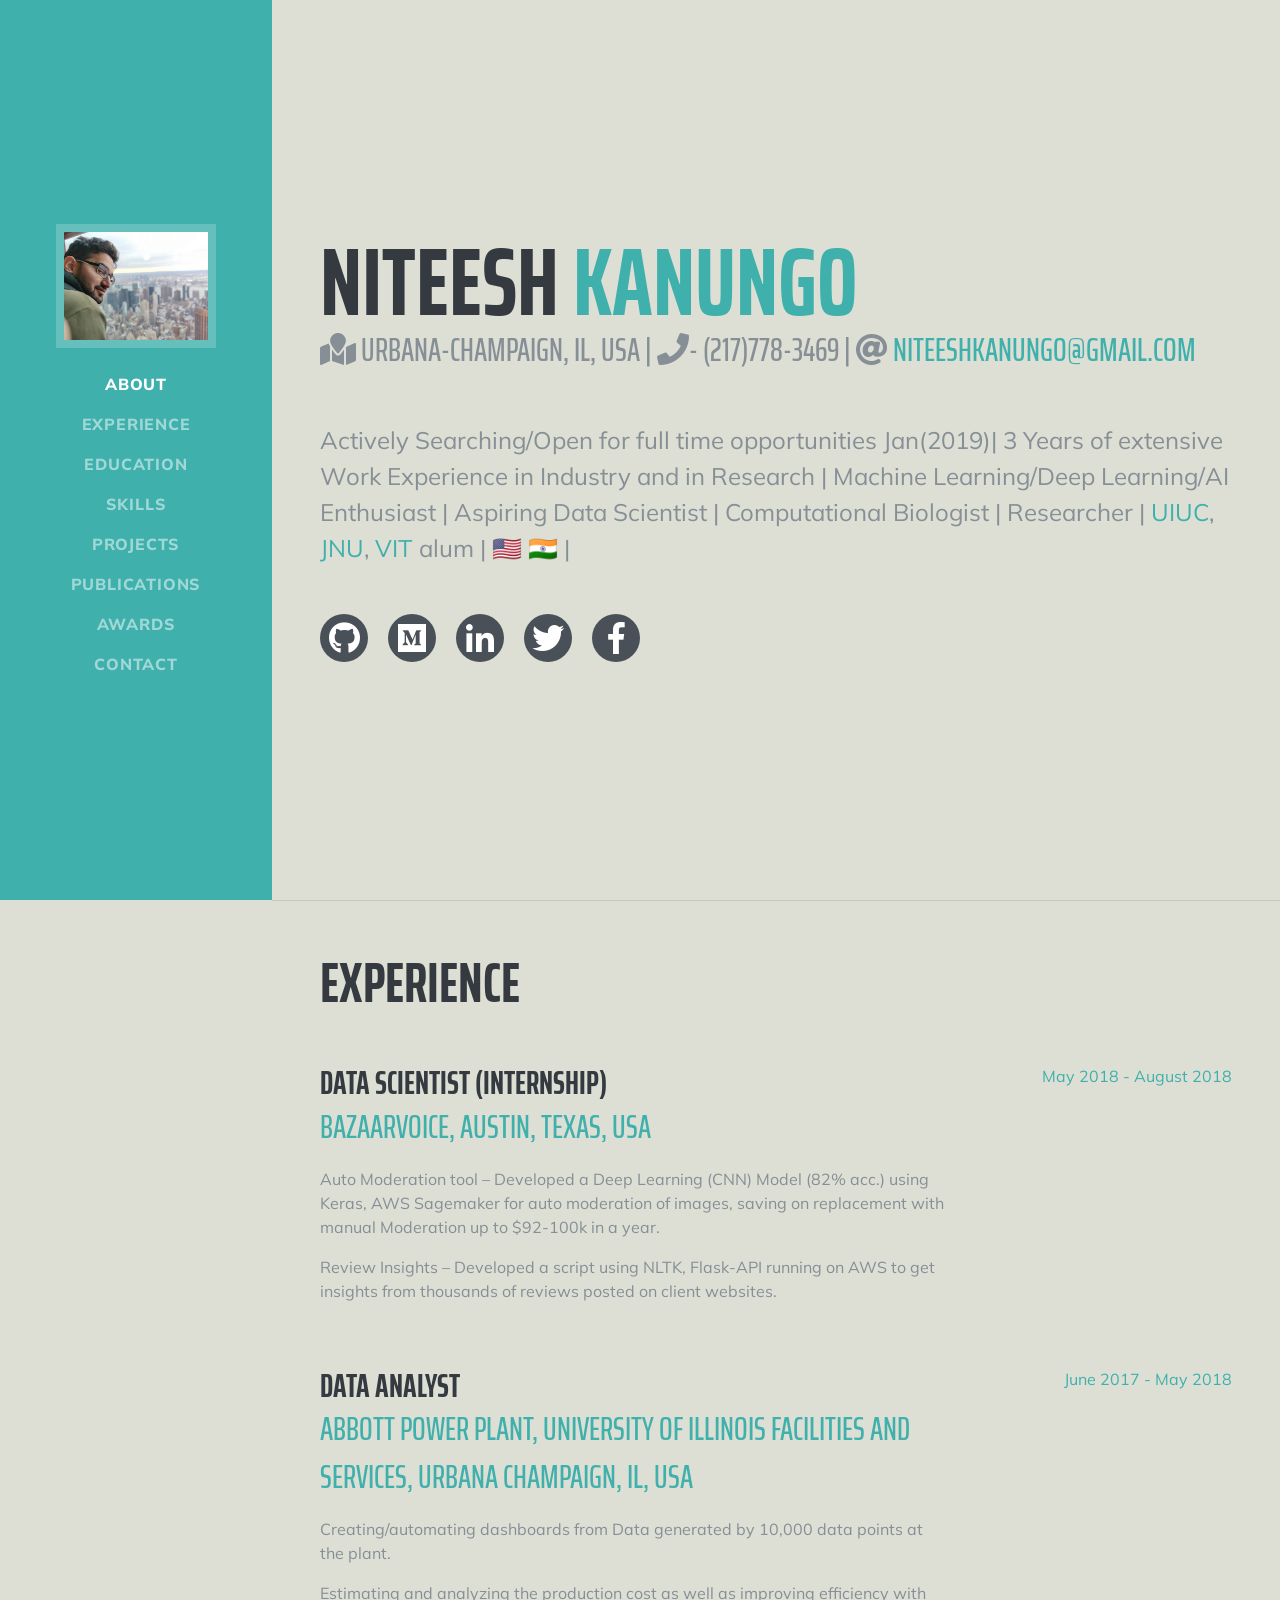
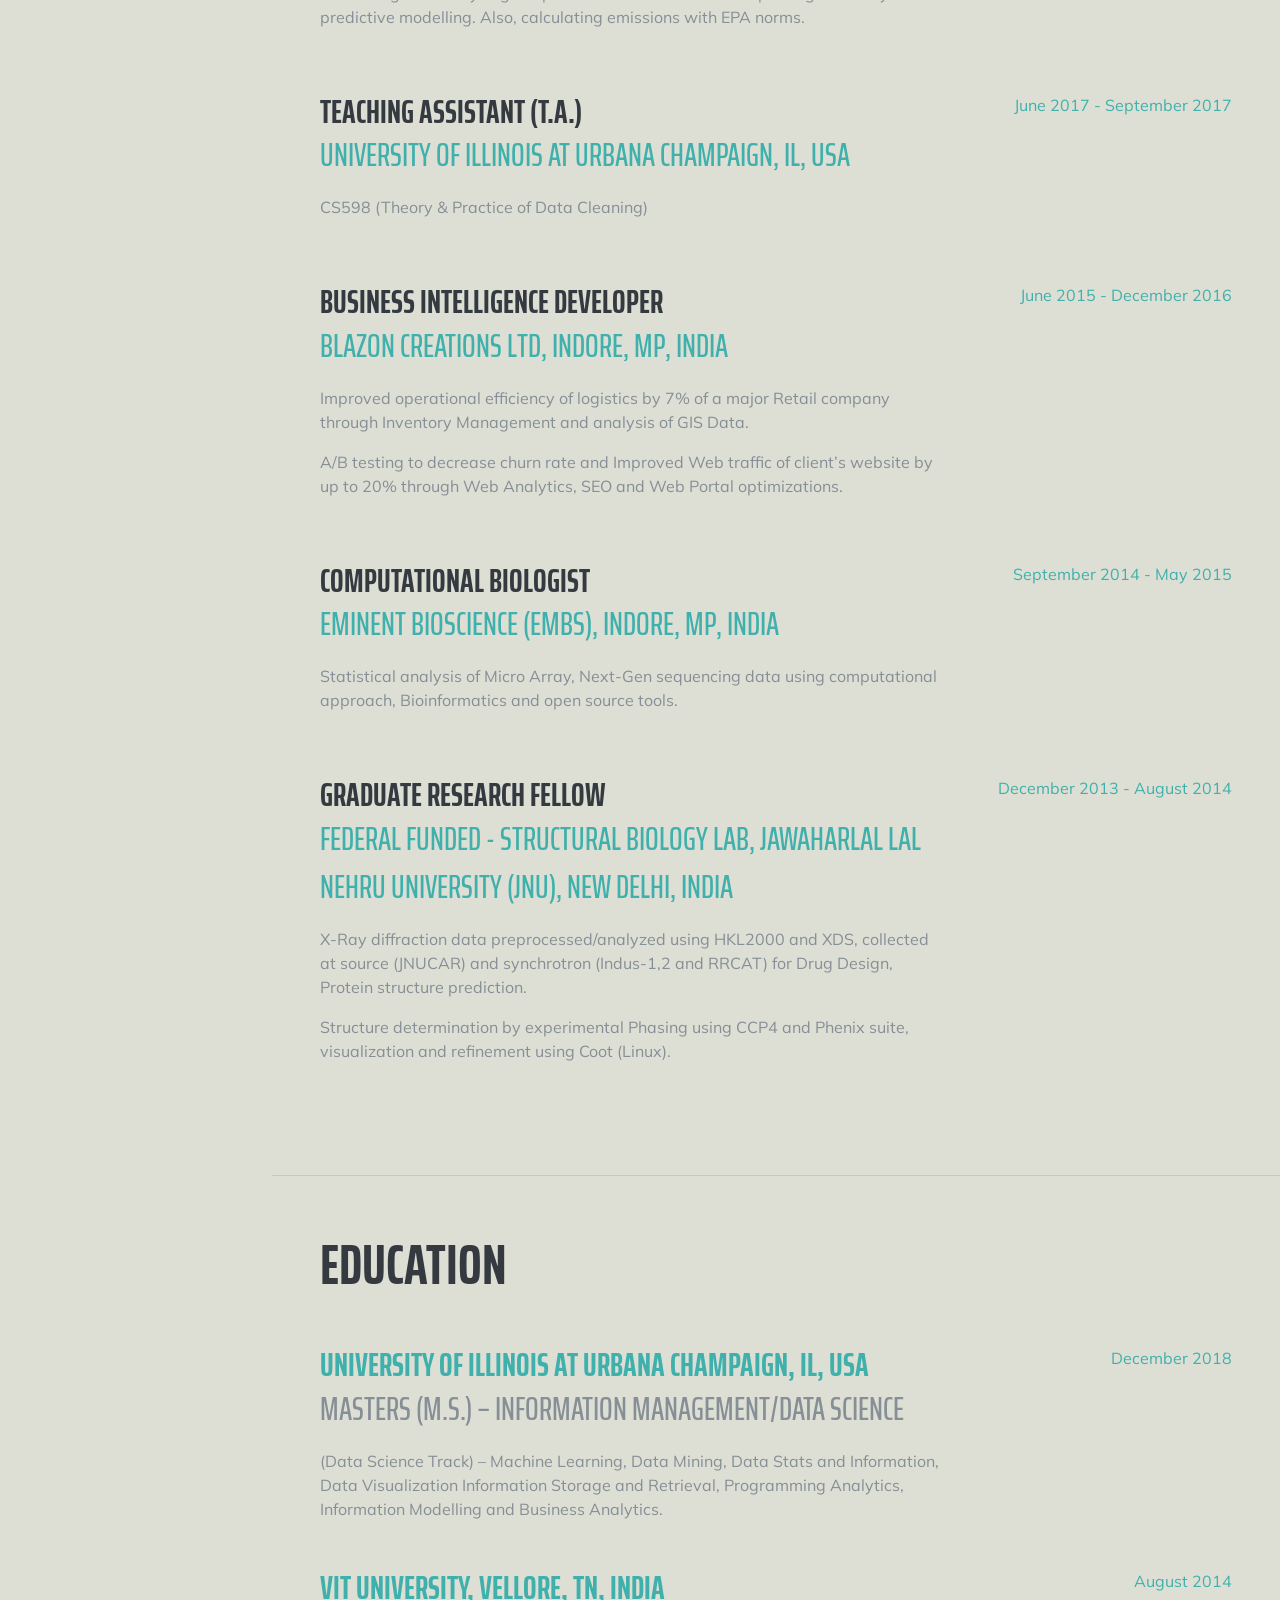
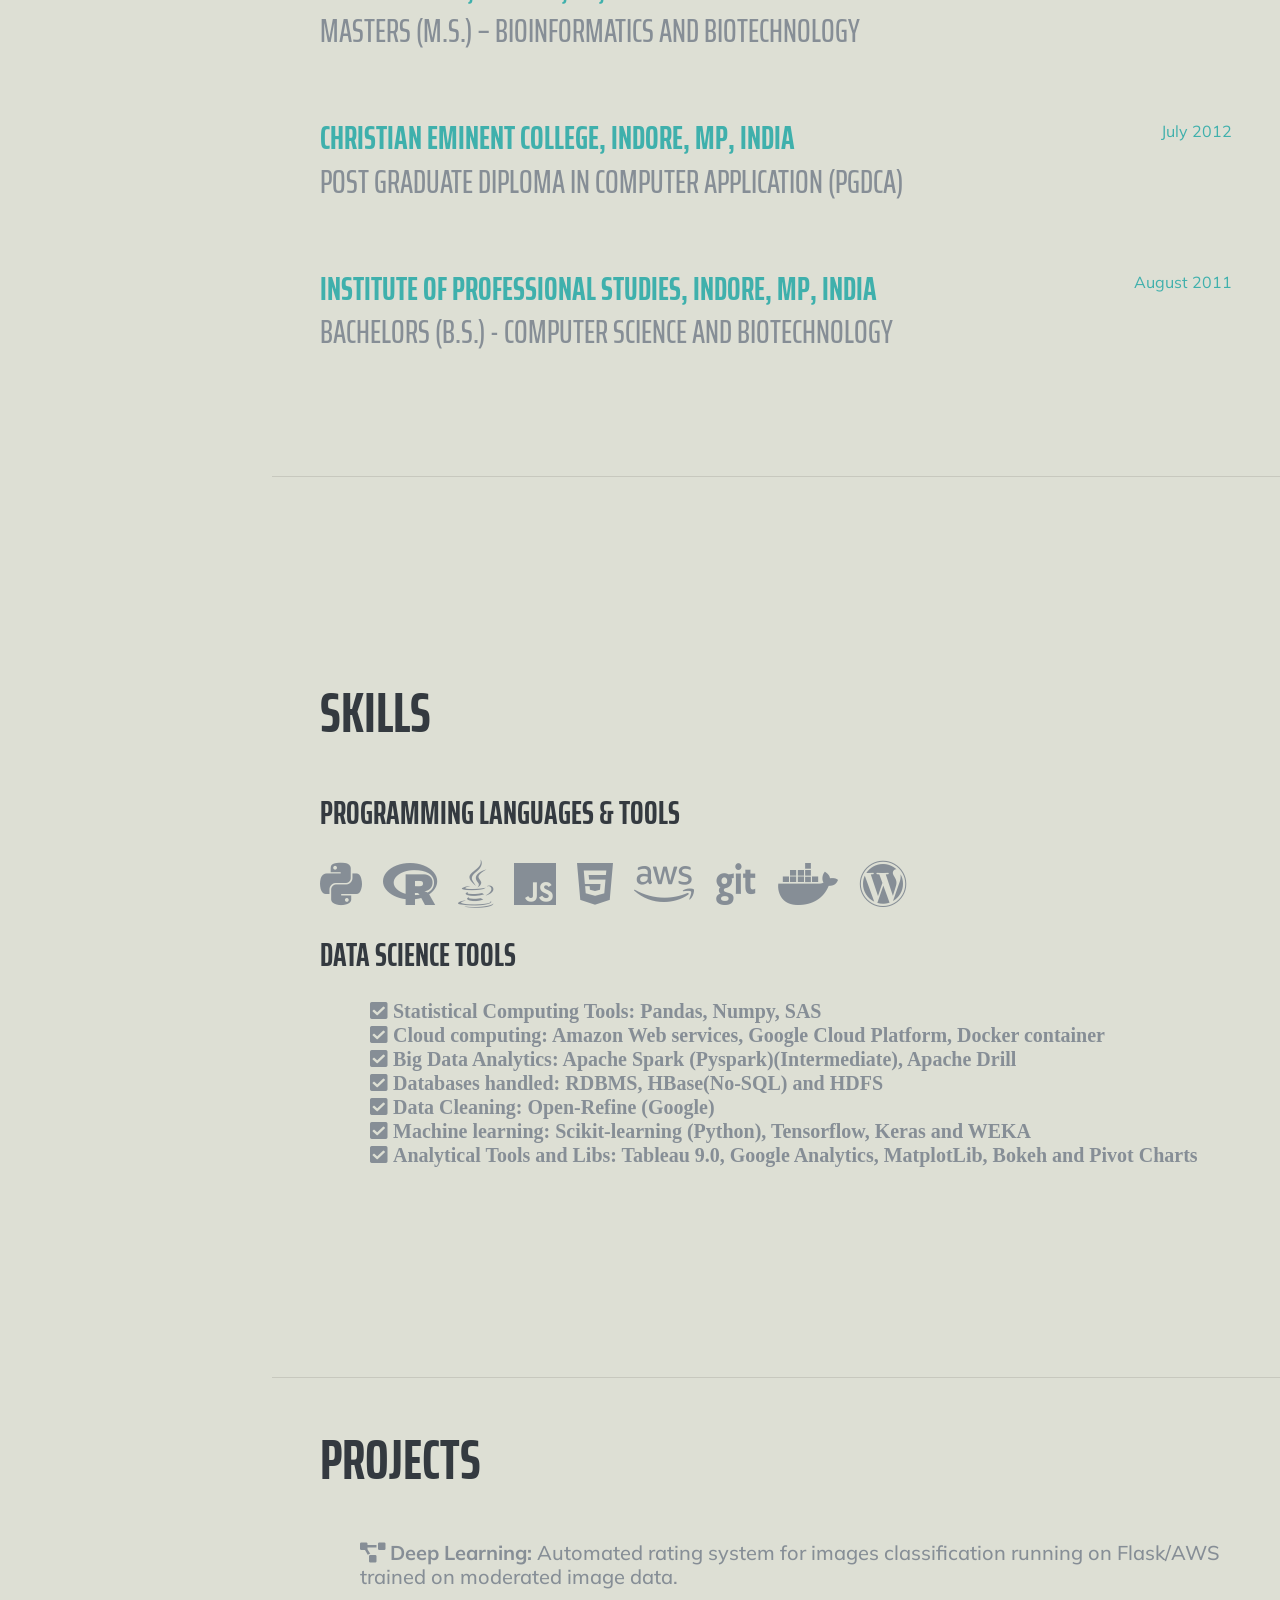
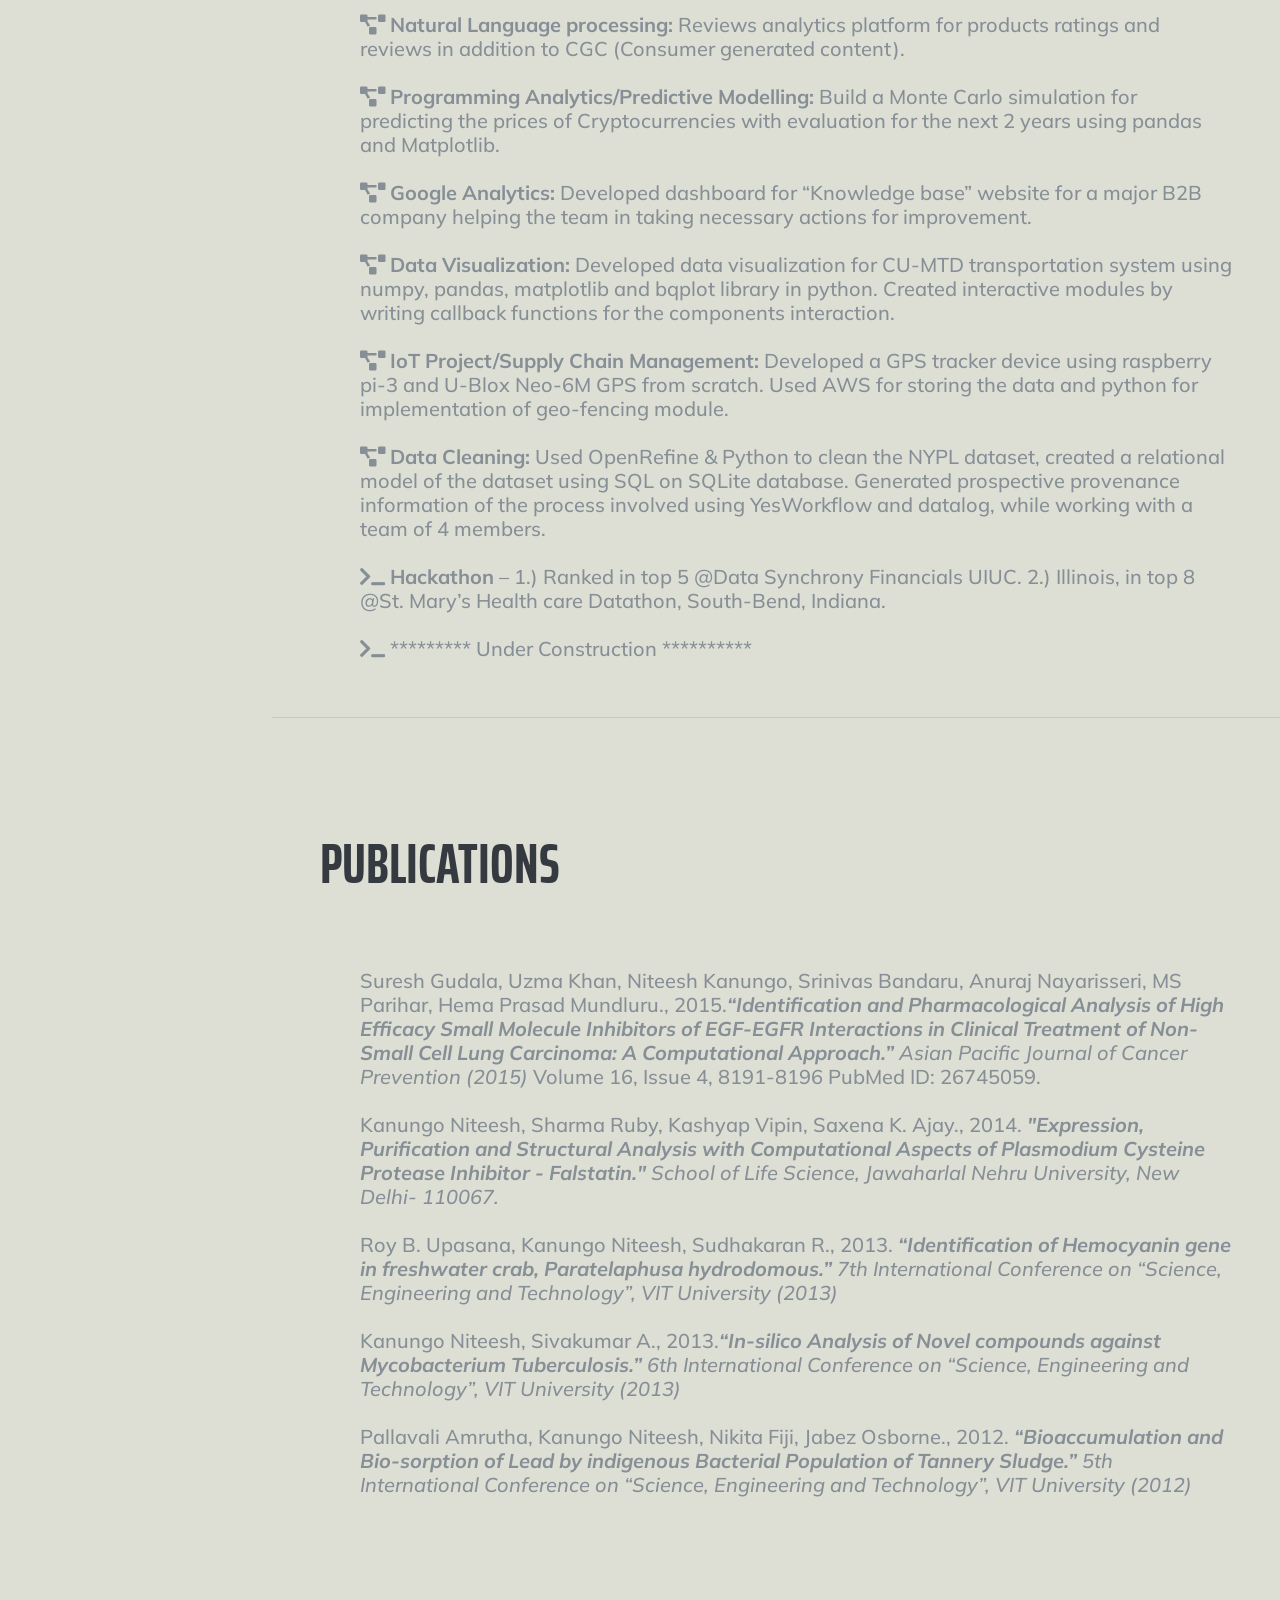
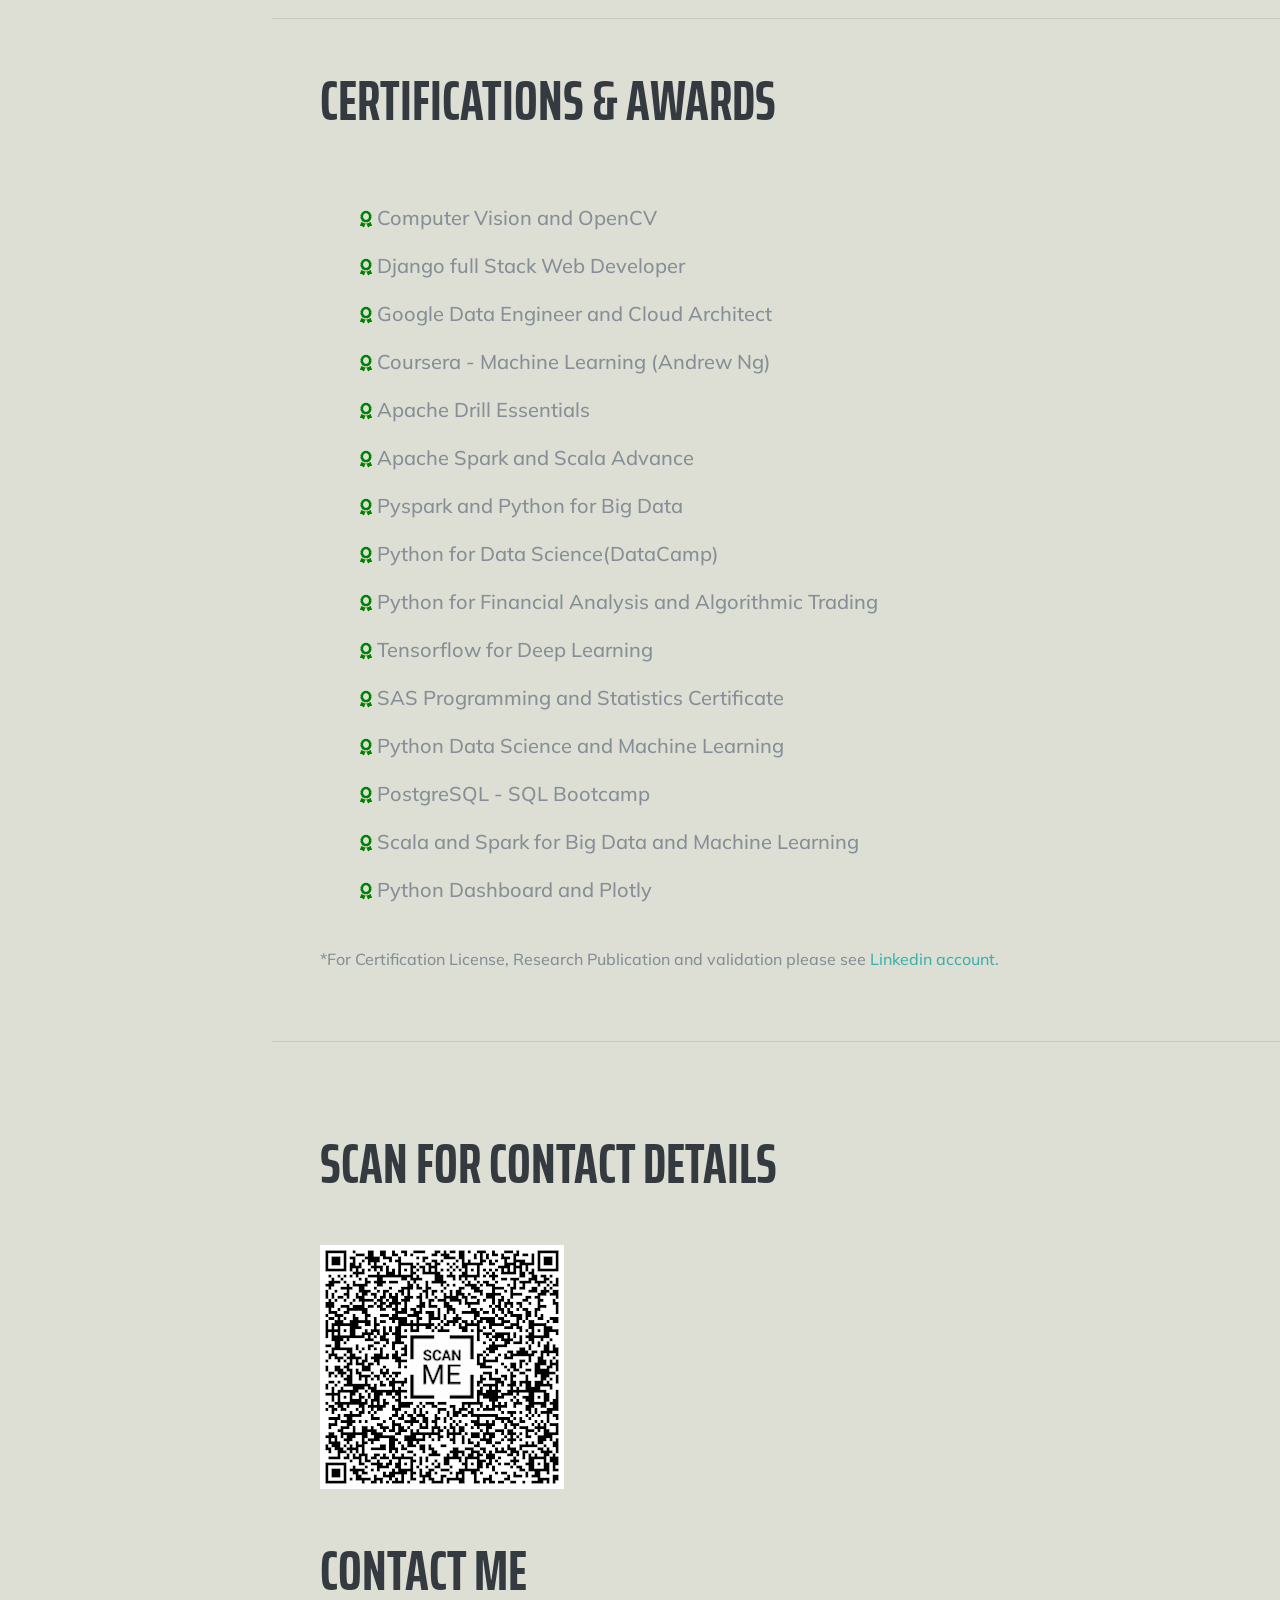
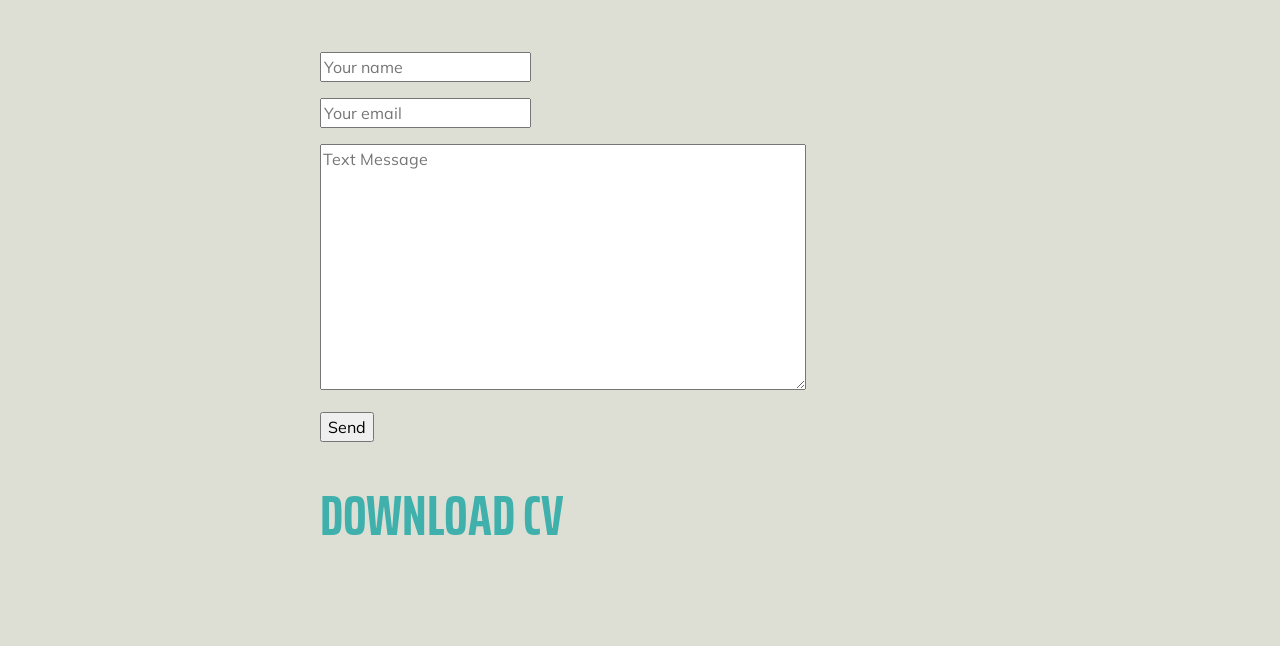
==== index.html @ 425ddc7b "changes to the resume" ====
<!DOCTYPE html>
<html lang="en">

<!-- Global site tag (gtag.js) - Google Analytics -->
<script async src="https://www.googletagmanager.com/gtag/js?id=UA-78773755-2"></script>
<script>
  window.dataLayer = window.dataLayer || [];
  function gtag(){dataLayer.push(arguments);}
  gtag('js', new Date());

  gtag('config', 'UA-78773755-2');
</script>

<head>

  <meta charset="utf-8">
  <meta name="viewport" content="width=device-width, initial-scale=1, shrink-to-fit=no">
  <meta name="description" content="">
  <meta name="author" content="">

  <title>Niteesh Kanungo</title>

  <!-- Bootstrap core CSS -->
  <link href="vendor/bootstrap/css/bootstrap.min.css" rel="stylesheet">

  <!-- Custom fonts and layout for this template -->
  <link href="https://fonts.googleapis.com/css?family=Saira+Extra+Condensed:500,700" rel="stylesheet">
  <link href="https://fonts.googleapis.com/css?family=Muli:400,400i,800,800i" rel="stylesheet">
  <link href="vendor/fontawesome-free/css/all.min.css" rel="stylesheet">

  <!-- Custom styles for this template -->
  <link href="css/resume.css" rel="stylesheet">

</head>

<!-- **************************************************************************************************************************************** -->

<body id="page-top">

  <nav class="navbar navbar-expand-lg navbar-dark bg-primary fixed-top" id="sideNav">
    <a class="navbar-brand js-scroll-trigger" href="#page-top">
      <span class="d-block d-lg-none">Niteesh Kanungo</span>
      <span class="d-none d-lg-block">
          <img class="img-fluid img-profile mx-auto mb-2" src="img/profile.jpg" alt="">
        </span>
    </a>
    <button class="navbar-toggler" type="button" data-toggle="collapse" data-target="#navbarSupportedContent" aria-controls="navbarSupportedContent" aria-expanded="false" aria-label="Toggle navigation">
      <span class="navbar-toggler-icon"></span>
    </button>
    <div class="collapse navbar-collapse" id="navbarSupportedContent">
      <ul class="navbar-nav">
        <li class="nav-item">
          <a class="nav-link js-scroll-trigger" href="#about">About</a>
        </li>
        <li class="nav-item">
          <a class="nav-link js-scroll-trigger" href="#experience">Experience</a>
        </li>
        <li class="nav-item">
          <a class="nav-link js-scroll-trigger" href="#education">Education</a>
        </li>
        <li class="nav-item">
          <a class="nav-link js-scroll-trigger" href="#skills">Skills</a>
        </li>
        <li class="nav-item">
          <a class="nav-link js-scroll-trigger" href="#projects">Projects</a>
        </li>
        <li class="nav-item">
          <a class="nav-link js-scroll-trigger" href="#publications">Publications</a>
        </li>
        <li class="nav-item">
          <a class="nav-link js-scroll-trigger" href="#awards">Awards</a>
        </li>
        <li class="nav-item">
          <a class="nav-link js-scroll-trigger" href="#contact">contact</a>
        </li>
      </ul>
    </div>
  </nav>

  <!-- **************************************************************************************************************************************** -->

  <div class="container-fluid p-0">

    <section class="resume-section p-3 p-lg-5 d-flex d-column" id="about">
      <div class="my-auto">

        <h1 class="mb-0"> Niteesh
            <span class="text-primary"> Kanungo </span>
          </h1>
        <div class="subheading mb-5">
          <i class="fas fa-map-marked"></i></i> Urbana-Champaign, IL, USA | <i class="fas fa-phone"></i>- (217)778-3469 |
          <i class="fas fa-at"></i> <a href="mailto:niteeshkanungo@gmail.com">niteeshkanungo@gmail.com</a>
        </div>
        <p class="lead mb-5">
          Actively Searching/Open for full time opportunities Jan(2019)| 3 Years of extensive Work Experience in Industry and in Research | Machine Learning/Deep Learning/AI Enthusiast | Aspiring Data Scientist | Computational Biologist | Researcher |
          <a href="https://illinois.edu.com">UIUC</a>, <a href="https://www.jnu.ac.in">JNU</a>, <a href="http://www.vit.ac.in">VIT</a> alum | 🇺🇸 🇮🇳 |
        </p>

        <div class="social-icons">
          <a href="https://www.github.com/niteeshkanungo/">
            <i class="fab fa-github"></i>
          </a>
          <a href="https://medium.com/@niteeshkanungo">
            <i class="fab fa-medium"></i>
          </a>
          <a href="https://www.linkedin.com/in/niteeshkanungo/">
            <i class="fab fa-linkedin-in"></i>
          </a>
          <a href="https://www.twitter.com/niteeshkanungo/">
            <i class="fab fa-twitter"></i>
          </a>
          <a href="https://www.facebook.com/niteeshkanungo/">
            <i class="fab fa-facebook-f"></i>
          </a>

        </div>
      </div>

    </section>

    <!-- **************************************************************************************************************************************** -->

    <hr class="m-0">

    <section class="resume-section p-3 p-lg-5 d-flex flex-column" id="experience">
      <div class="my-auto">
        <h2 class="mb-5">Experience</h2>

        <div class="resume-item d-flex flex-column flex-md-row mb-5">
          <div class="resume-content mr-auto">
            <h3 class="mb-0">Data Scientist (Internship)</h3>
            <div class="subheading mb-3"><a href="https://www.bazaarvoice.com">Bazaarvoice, Austin, Texas, USA</a></div>
            <p>Auto Moderation tool – Developed a Deep Learning (CNN) Model (82% acc.) using Keras, AWS Sagemaker for auto moderation of images, saving on replacement with manual Moderation up to $92-100k in a year.</p>
            <p>Review Insights – Developed a script using NLTK, Flask-API running on AWS to get insights from thousands of reviews posted on client websites.</p>

            </p>
          </div>
          <div class="resume-date text-md-right">
            <span class="text-primary">May 2018 - August 2018</span>
          </div>
        </div>

        <div class="resume-item d-flex flex-column flex-md-row mb-5">
          <div class="resume-content mr-auto">
            <h3 class="mb-0">Data Analyst</h3>
            <div class="subheading mb-3"> <a href="http://www.fs.illinois.edu"> Abbott Power Plant, University of Illinois Facilities and Services, Urbana Champaign, IL, USA</a></div>
            <p>Creating/automating dashboards from Data generated by 10,000 data points at the plant.</p>
              <p>Estimating and analyzing the production cost as well as improving efficiency with predictive modelling. Also, calculating emissions with EPA norms.</p>
            </p>
          </div>
          <div class="resume-date text-md-right">
            <span class="text-primary">June 2017 - May 2018</span>
          </div>
        </div>

        <div class="resume-item d-flex flex-column flex-md-row mb-5">
          <div class="resume-content mr-auto">
            <h3 class="mb-0">Teaching Assistant (T.A.) </h3>
            <div class="subheading mb-3"><a href="https://illinois.edu.com">University of Illinois at Urbana Champaign, IL, USA</a></div>
            <p>CS598 (Theory & Practice of Data Cleaning)</p>
          </div>
          <div class="resume-date text-md-right">
            <span class="text-primary">June 2017 - September 2017</span>
          </div>
        </div>

        <div class="resume-item d-flex flex-column flex-md-row mb-5">
          <div class="resume-content mr-auto">
            <h3 class="mb-0">Business Intelligence Developer</h3>
            <div class="subheading mb-3"><a href="https://www.blazoncreations.com">Blazon Creations Ltd, Indore, MP, India</a></div>
            <p>Improved operational efficiency of logistics by 7% of a major Retail company through Inventory Management and analysis of GIS Data.</p>
            <p>A/B testing to decrease churn rate and Improved Web traffic of client’s website by up to 20% through Web Analytics, SEO and Web Portal optimizations.</p>
          </div>
          <div class="resume-date text-md-right">
            <span class="text-primary">June 2015 - December 2016</span>
          </div>
        </div>

        <div class="resume-item d-flex flex-column flex-md-row mb-5">
          <div class="resume-content mr-auto">
            <h3 class="mb-0">Computational Biologist</h3>
            <div class="subheading mb-3"><a href="http://www.eminentbio.com">Eminent Bioscience (EMBS), Indore, MP, India</a></div>
            <p>Statistical analysis of Micro Array, Next-Gen sequencing data using computational approach, Bioinformatics and open source tools.</p>
          </div>
          <div class="resume-date text-md-right">
            <span class="text-primary">September 2014 - May 2015</span>
          </div>
        </div>

        <div class="resume-item d-flex flex-column flex-md-row mb-5">
          <div class="resume-content mr-auto">
            <h3 class="mb-0">Graduate Research Fellow</h3>
            <div class="subheading mb-3"><a href="https://www.jnu.ac.in">Federal funded - Structural Biology Lab, Jawaharlal Lal Nehru University (JNU), New Delhi, India</a></div>
            <p>X-Ray diffraction data preprocessed/analyzed using HKL2000 and XDS, collected at source (JNUCAR) and synchrotron (Indus-1,2 and RRCAT) for Drug Design, Protein structure prediction.</p>
            <p>Structure determination by experimental Phasing using CCP4 and Phenix suite, visualization  and refinement using Coot (Linux). </p>
          </div>
          <div class="resume-date text-md-right">
            <span class="text-primary">December 2013 - August 2014</span>
          </div>
        </div>
      </div>

    </section>

    <!-- **************************************************************************************************************************************** -->

    <hr class="m-0">
    <section class="resume-section p-3 p-lg-5 d-flex flex-column" id="education">
      <div class="my-auto">
        <h2 class="mb-5">Education</h2>

        <div class="resume-item d-flex flex-column flex-md-row mb-5">
          <div class="resume-content mr-auto">
            <h3 class="mb-0"><a href="https://illinois.edu.com">University of Illinois at Urbana Champaign, IL, USA</a></h3>
            <div class="subheading mb-3">Masters (M.S.) – Information Management/Data Science </div>
            <div>(Data Science Track) – Machine Learning, Data Mining, Data Stats and Information, Data Visualization Information Storage and Retrieval, Programming Analytics, Information Modelling and Business Analytics.
            </div>
          </div>
          <div class="resume-date text-md-right">
            <span class="text-primary">December 2018</span>
          </div>
        </div>

        <div class="resume-item d-flex flex-column flex-md-row mb-5">
          <div class="resume-content mr-auto">
            <h3 class="mb-0"><a href="http://www.vit.ac.in">VIT University, Vellore, TN, India</a></h3>
            <div class="subheading mb-3">Masters (M.S.) – Bioinformatics and Biotechnology</div>
          </div>
          <div class="resume-date text-md-right">
            <span class="text-primary">August 2014</span>
          </div>
        </div>

        <div class="resume-item d-flex flex-column flex-md-row mb-5">
          <div class="resume-content mr-auto">
            <h3 class="mb-0"><a href="http://www.chritianeminent.in">Christian Eminent College, Indore, MP, India</a></h3>
            <div class="subheading mb-3">Post Graduate Diploma in Computer Application (PGDCA)</div>
          </div>
          <div class="resume-date text-md-right">
            <span class="text-primary">July 2012</span>
          </div>
        </div>

        <div class="resume-item d-flex flex-column flex-md-row mb-5">
          <div class="resume-content mr-auto">
            <h3 class="mb-0"><a href="http://www.ipsacademy.org">Institute of Professional Studies, Indore, MP, India</a></h3>
            <div class="subheading mb-3">Bachelors (B.S.) - Computer Science and Biotechnology</div>
          </div>
          <div class="resume-date text-md-right">
            <span class="text-primary">August 2011</span>
          </div>
        </div>

      </div>
    </section>

    <!-- **************************************************************************************************************************************** -->

    <hr class="m-0">

    <section class="resume-section p-3 p-lg-5 d-flex flex-column" id="skills">
      <div class="my-auto">
        <h2 class="mb-5">Skills</h2>

        <h3 class="mb-0">Programming Languages &amp; Tools</a></h3>
        <div class="subheading mb-3"></div>
        <ul class="list-inline dev-icons">
          <li class="list-inline-item">
            <i class="fab fa-python"></i>
          </li>
          <li class="list-inline-item">
            <i class="fab fa-r-project"></i>
          </li>
          <li class="list-inline-item">
            <i class="fab fa-java"></i>
          </li>
          <li class="list-inline-item">
            <i class="fab fa-js"></i>
          </li>
          <li class="list-inline-item">
            <i class="fab fa-html5"></i>
          </li>
          <li class="list-inline-item">
            <i class="fab fa-aws"></i>
          </li>
          <li class="list-inline-item">
            <i class="fab fa-git"></i>
          </li>
          <li class="list-inline-item">
            <i class="fab fa-docker"></i>
          </li>
          <li class="list-inline-item">
            <i class="fab fa-wordpress"></i>
          </li>
        </ul>

        <h3 class="mb-0">Data Science Tools</a></h3>

        <h5>

        <ul class="fa-ul mb-0">
          <br><li <i class="fas fa-check-square">
            </i>
            Statistical Computing Tools: Pandas, Numpy, SAS
          </li>
          <br><li <i class="fas fa-check-square">
            </i>
            Cloud computing: Amazon Web services, Google Cloud Platform, Docker container
          </li>
          <br><li <i class="fas fa-check-square">
            </i>
            Big Data Analytics: Apache Spark (Pyspark)(Intermediate), Apache Drill
          </li>
          <br><li <i class="fas fa-check-square">
            </i>
            Databases handled: RDBMS, HBase(No-SQL) and HDFS
          </li>
          <br><li <i class="fas fa-check-square">
            </i>
            Data Cleaning: Open-Refine (Google)
          </li>
          <br><li <i class="fas fa-check-square">
            </i>
            Machine learning: Scikit-learning (Python), Tensorflow, Keras and WEKA
          </li>
          <br><li <i class="fas fa-check-square">
            </i>
            Analytical Tools and Libs: Tableau 9.0, Google Analytics, MatplotLib, Bokeh and Pivot Charts
          </li>
        </ul>
      </h5>
      </div>
    </section>

    <!-- **************************************************************************************************************************************** -->

    <hr class="m-0">

    <section class="resume-section p-3 p-lg-5 d-flex flex-column" id="projects">

      <div class="my-auto">
        <h2 class="mb-5">Projects</h2>
        <ul class="fa-ul mb-0">
          <h5>
        <li><i class="fas fa-project-diagram"></i> <b>Deep Learning:</b> Automated rating system for images classification running on Flask/AWS trained on moderated image data.</li>
        <br><li><i class="fas fa-project-diagram"></i> <b>Natural Language processing:</b> Reviews analytics platform for products ratings and reviews in addition to CGC (Consumer generated content).</li>
        <br><li><i class="fas fa-project-diagram"></i> <b>Programming Analytics/Predictive Modelling:</b> Build a Monte Carlo simulation for predicting the prices of Cryptocurrencies with evaluation for the next 2 years using pandas and Matplotlib.</li>
        <br><li><i class="fas fa-project-diagram"></i> <b>Google Analytics:</b> Developed dashboard for “Knowledge base” website for a major B2B company helping the team in taking necessary actions for improvement.</li>
        <br><li><i class="fas fa-project-diagram"></i> <b>Data Visualization:</b> Developed data visualization for CU-MTD transportation system using numpy, pandas, matplotlib and bqplot library in python. Created interactive modules by writing callback functions for the components interaction.</li>
        <br><li><i class="fas fa-project-diagram"></i> <b>IoT Project/Supply Chain Management:</b> Developed a GPS tracker device using raspberry pi-3 and U-Blox Neo-6M GPS from scratch. Used AWS for storing the data and python for implementation of geo-fencing module.</li>
        <br><li><i class="fas fa-project-diagram"></i> <b>Data Cleaning:</b> Used OpenRefine & Python to clean the NYPL dataset, created a relational model of the dataset using SQL on SQLite database. Generated prospective provenance information of the process involved using YesWorkflow and datalog, while working with a team of 4 members.</li>
        <br><li><i class="fas fa-terminal"></i> <b>Hackathon</b> – 1.) Ranked in top 5 @Data Synchrony Financials UIUC. 2.) Illinois, in top 8 @St. Mary’s Health care Datathon, South-Bend, Indiana.</li>
        <br><li><i class="fas fa-terminal"></i> ********* Under Construction ********** </li>
      </h5>
        </ul>
      </div>
    </section>

    <!-- **************************************************************************************************************************************** -->

    <hr class="m-0">
    <section class="resume-section p-3 p-lg-5 d-flex flex-column" id="publications">
      <div class="my-auto">
        <h2 class="mb-5">Publications</h2>
        <ul class="fa-ul mb-0">
          <h5>
            <br><li>Suresh Gudala, Uzma Khan, Niteesh Kanungo, Srinivas Bandaru, Anuraj Nayarisseri, MS Parihar, Hema Prasad Mundluru., 2015.<i><b>“Identification and Pharmacological Analysis of High Efficacy Small Molecule Inhibitors of EGF-EGFR Interactions in Clinical Treatment of Non-Small Cell Lung Carcinoma: A Computational Approach.”</b></i><em> Asian Pacific Journal of Cancer Prevention (2015) </em>Volume
16, Issue 4, 8191-8196 PubMed ID: 26745059.</li>
            <br><li>Kanungo Niteesh, Sharma Ruby, Kashyap Vipin, Saxena K. Ajay., 2014. <i><b>"Expression, Purification and Structural Analysis with Computational Aspects of Plasmodium Cysteine Protease Inhibitor - Falstatin."</b></i><em> School of Life Science, Jawaharlal Nehru University, New Delhi- 110067. </em></li>
            <br><li>Roy B. Upasana, Kanungo Niteesh, Sudhakaran R., 2013. <i><b>“Identification of Hemocyanin gene in freshwater crab, Paratelaphusa hydrodomous.”</b></i><em> 7th International Conference on “Science, Engineering and Technology”, VIT University (2013)</em></li>
            <br><li>Kanungo Niteesh, Sivakumar A., 2013.<i><b>“In-silico Analysis of Novel compounds against Mycobacterium Tuberculosis.”</b></i><em> 6th International Conference on “Science, Engineering and Technology”, VIT University (2013)</em></li>
            <br><li>Pallavali Amrutha, Kanungo Niteesh, Nikita Fiji, Jabez Osborne., 2012. <i><b>“Bioaccumulation and Bio-sorption of Lead by indigenous Bacterial Population of Tannery Sludge.”</b></i><em> 5th International Conference on “Science, Engineering and Technology”, VIT University (2012)</em></li>
            </ul>
           </h5>
      </div>

    </section>

    <!-- **************************************************************************************************************************************** -->

    <hr class="m-0">
    <section class="resume-section p-3 p-lg-5 d-flex flex-column" id="awards">
      <div class="my-auto">
        <h2 class="mb-5">Certifications &amp; Awards</h2>
        <ul class="fa-ul mb-0">
          <h5>
          <br><li><i class="fas fa-award" style="font-size:16px;color:green;"></i> Computer Vision and OpenCV</li>
          <br><li><i class="fas fa-award" style="font-size:16px;color:green;"></i> Django full Stack Web Developer</li>
          <br><li><i class="fas fa-award" style="font-size:16px;color:green;"></i> Google Data Engineer and Cloud Architect</li>
          <br><li><i class="fas fa-award" style="font-size:16px;color:green;"></i> Coursera - Machine Learning (Andrew Ng)</li>
          <br><li><i class="fas fa-award" style="font-size:16px;color:green;"></i> Apache Drill Essentials</li>
          <br><li><i class="fas fa-award" style="font-size:16px;color:green;"></i> Apache Spark and Scala Advance  </li>
          <br><li><i class="fas fa-award" style="font-size:16px;color:green;"></i> Pyspark and Python for Big Data</li>
          <br><li><i class="fas fa-award" style="font-size:16px;color:green;"></i> Python for Data Science(DataCamp)</li>
          <br><li><i class="fas fa-award" style="font-size:16px;color:green;"></i> Python for Financial Analysis and Algorithmic Trading</li>
          <br><li><i class="fas fa-award" style="font-size:16px;color:green;"></i> Tensorflow for Deep Learning</li>
          <br><li><i class="fas fa-award" style="font-size:16px;color:green;"></i> SAS Programming and Statistics Certificate</li>
          <br><li><i class="fas fa-award" style="font-size:16px;color:green;"></i> Python Data Science and Machine Learning</li>
          <br><li><i class="fas fa-award" style="font-size:16px;color:green;"></i> PostgreSQL - SQL Bootcamp</li>
          <br><li><i class="fas fa-award" style="font-size:16px;color:green;"></i> Scala and Spark for Big Data and Machine Learning</li>
          <br><li><i class="fas fa-award" style="font-size:16px;color:green;"></i> Python Dashboard and Plotly</li>
        </h5>
        </ul>

      </div>
      <p>
        <br>
        <h6> *For Certification License, Research Publication and validation please see <a href="https://www.linkedin.com/in/niteeshkanungo/">Linkedin account</a>. </h2>
      </p>
      </div>
    </section>


<!-- **************************************************************************************************************************************** -->

    <hr class="m-0">
    <section class="resume-section p-3 p-lg-5 d-flex flex-column" id="contact">

      <div><p>
        <br><h2 class="mb-5">Scan for contact details</h2>
        <img class="img-fluid img-profile mx-auto mb-2" src="img/barcode.png" alt="">
      </p></div>


      <div class="my-auto">

        <br><h2 class="mb-5">Contact Me</h2>

    <form action="https://formspree.io/niteeshkanungo@gmail.com" method="POST" />
    <p><input type="text" name="name" placeholder="Your name"></p>
    <p><input type="email" name="email" placeholder="Your email"></p>
    <p><textarea rows="10" cols="50" name="message" placeholder="Text Message"></textarea></p>
    <p><input type="submit" value="Send"></p>
    </form>
      </div>

      <br><h2 class="mb-5"><a href="cv/Niteeshkanungo@gmail.com.pdf">Download CV</a></h2>

    </section>
    </div>

<!-- **************************************************************************************************************************************** -->

    <!-- Bootstrap core JavaScript -->
    <script src="vendor/jquery/jquery.min.js"></script>
    <script src="vendor/bootstrap/js/bootstrap.bundle.min.js"></script>

    <!-- Plugin JavaScript -->
    <script src="vendor/jquery-easing/jquery.easing.min.js"></script>

    <!-- Custom scripts for this template -->
    <script src="js/resume.min.js"></script>

<!-- **************************************************************************************************************************************** -->

</body>
</html>
---- vendor/fontawesome-free/css/all.min.css ----
/*!
 * Font Awesome Free 5.3.1 by @fontawesome - https://fontawesome.com
 * License - https://fontawesome.com/license/free (Icons: CC BY 4.0, Fonts: SIL OFL 1.1, Code: MIT License)
 */
.fa,.fab,.fal,.far,.fas{-moz-osx-font-smoothing:grayscale;-webkit-font-smoothing:antialiased;display:inline-block;font-style:normal;font-variant:normal;text-rendering:auto;line-height:1}.fa-lg{font-size:1.33333em;line-height:.75em;vertical-align:-.0667em}.fa-xs{font-size:.75em}.fa-sm{font-size:.875em}.fa-1x{font-size:1em}.fa-2x{font-size:2em}.fa-3x{font-size:3em}.fa-4x{font-size:4em}.fa-5x{font-size:5em}.fa-6x{font-size:6em}.fa-7x{font-size:7em}.fa-8x{font-size:8em}.fa-9x{font-size:9em}.fa-10x{font-size:10em}.fa-fw{text-align:center;width:1.25em}.fa-ul{list-style-type:none;margin-left:2.5em;padding-left:0}.fa-ul>li{position:relative}.fa-li{left:-2em;position:absolute;text-align:center;width:2em;line-height:inherit}.fa-border{border:.08em solid #eee;border-radius:.1em;padding:.2em .25em .15em}.fa-pull-left{float:left}.fa-pull-right{float:right}.fa.fa-pull-left,.fab.fa-pull-left,.fal.fa-pull-left,.far.fa-pull-left,.fas.fa-pull-left{margin-right:.3em}.fa.fa-pull-right,.fab.fa-pull-right,.fal.fa-pull-right,.far.fa-pull-right,.fas.fa-pull-right{margin-left:.3em}.fa-spin{animation:fa-spin 2s infinite linear}.fa-pulse{animation:fa-spin 1s infinite steps(8)}@keyframes fa-spin{0%{transform:rotate(0deg)}to{transform:rotate(1turn)}}.fa-rotate-90{-ms-filter:"progid:DXImageTransform.Microsoft.BasicImage(rotation=1)";transform:rotate(90deg)}.fa-rotate-180{-ms-filter:"progid:DXImageTransform.Microsoft.BasicImage(rotation=2)";transform:rotate(180deg)}.fa-rotate-270{-ms-filter:"progid:DXImageTransform.Microsoft.BasicImage(rotation=3)";transform:rotate(270deg)}.fa-flip-horizontal{-ms-filter:"progid:DXImageTransform.Microsoft.BasicImage(rotation=0, mirror=1)";transform:scaleX(-1)}.fa-flip-vertical{transform:scaleY(-1)}.fa-flip-horizontal.fa-flip-vertical,.fa-flip-vertical{-ms-filter:"progid:DXImageTransform.Microsoft.BasicImage(rotation=2, mirror=1)"}.fa-flip-horizontal.fa-flip-vertical{transform:scale(-1)}:root .fa-flip-horizontal,:root .fa-flip-vertical,:root .fa-rotate-90,:root .fa-rotate-180,:root .fa-rotate-270{-webkit-filter:none;filter:none}.fa-stack{display:inline-block;height:2em;line-height:2em;position:relative;vertical-align:middle;width:2em}.fa-stack-1x,.fa-stack-2x{left:0;position:absolute;text-align:center;width:100%}.fa-stack-1x{line-height:inherit}.fa-stack-2x{font-size:2em}.fa-inverse{color:#fff}.fa-500px:before{content:"\f26e"}.fa-accessible-icon:before{content:"\f368"}.fa-accusoft:before{content:"\f369"}.fa-ad:before{content:"\f641"}.fa-address-book:before{content:"\f2b9"}.fa-address-card:before{content:"\f2bb"}.fa-adjust:before{content:"\f042"}.fa-adn:before{content:"\f170"}.fa-adversal:before{content:"\f36a"}.fa-affiliatetheme:before{content:"\f36b"}.fa-air-freshener:before{content:"\f5d0"}.fa-algolia:before{content:"\f36c"}.fa-align-center:before{content:"\f037"}.fa-align-justify:before{content:"\f039"}.fa-align-left:before{content:"\f036"}.fa-align-right:before{content:"\f038"}.fa-alipay:before{content:"\f642"}.fa-allergies:before{content:"\f461"}.fa-amazon:before{content:"\f270"}.fa-amazon-pay:before{content:"\f42c"}.fa-ambulance:before{content:"\f0f9"}.fa-american-sign-language-interpreting:before{content:"\f2a3"}.fa-amilia:before{content:"\f36d"}.fa-anchor:before{content:"\f13d"}.fa-android:before{content:"\f17b"}.fa-angellist:before{content:"\f209"}.fa-angle-double-down:before{content:"\f103"}.fa-angle-double-left:before{content:"\f100"}.fa-angle-double-right:before{content:"\f101"}.fa-angle-double-up:before{content:"\f102"}.fa-angle-down:before{content:"\f107"}.fa-angle-left:before{content:"\f104"}.fa-angle-right:before{content:"\f105"}.fa-angle-up:before{content:"\f106"}.fa-angry:before{content:"\f556"}.fa-angrycreative:before{content:"\f36e"}.fa-angular:before{content:"\f420"}.fa-ankh:before{content:"\f644"}.fa-app-store:before{content:"\f36f"}.fa-app-store-ios:before{content:"\f370"}.fa-apper:before{content:"\f371"}.fa-apple:before{content:"\f179"}.fa-apple-alt:before{content:"\f5d1"}.fa-apple-pay:before{content:"\f415"}.fa-archive:before{content:"\f187"}.fa-archway:before{content:"\f557"}.fa-arrow-alt-circle-down:before{content:"\f358"}.fa-arrow-alt-circle-left:before{content:"\f359"}.fa-arrow-alt-circle-right:before{content:"\f35a"}.fa-arrow-alt-circle-up:before{content:"\f35b"}.fa-arrow-circle-down:before{content:"\f0ab"}.fa-arrow-circle-left:before{content:"\f0a8"}.fa-arrow-circle-right:before{content:"\f0a9"}.fa-arrow-circle-up:before{content:"\f0aa"}.fa-arrow-down:before{content:"\f063"}.fa-arrow-left:before{content:"\f060"}.fa-arrow-right:before{content:"\f061"}.fa-arrow-up:before{content:"\f062"}.fa-arrows-alt:before{content:"\f0b2"}.fa-arrows-alt-h:before{content:"\f337"}.fa-arrows-alt-v:before{content:"\f338"}.fa-assistive-listening-systems:before{content:"\f2a2"}.fa-asterisk:before{content:"\f069"}.fa-asymmetrik:before{content:"\f372"}.fa-at:before{content:"\f1fa"}.fa-atlas:before{content:"\f558"}.fa-atom:before{content:"\f5d2"}.fa-audible:before{content:"\f373"}.fa-audio-description:before{content:"\f29e"}.fa-autoprefixer:before{content:"\f41c"}.fa-avianex:before{content:"\f374"}.fa-aviato:before{content:"\f421"}.fa-award:before{content:"\f559"}.fa-aws:before{content:"\f375"}.fa-backspace:before{content:"\f55a"}.fa-backward:before{content:"\f04a"}.fa-balance-scale:before{content:"\f24e"}.fa-ban:before{content:"\f05e"}.fa-band-aid:before{content:"\f462"}.fa-bandcamp:before{content:"\f2d5"}.fa-barcode:before{content:"\f02a"}.fa-bars:before{content:"\f0c9"}.fa-baseball-ball:before{content:"\f433"}.fa-basketball-ball:before{content:"\f434"}.fa-bath:before{content:"\f2cd"}.fa-battery-empty:before{content:"\f244"}.fa-battery-full:before{content:"\f240"}.fa-battery-half:before{content:"\f242"}.fa-battery-quarter:before{content:"\f243"}.fa-battery-three-quarters:before{content:"\f241"}.fa-bed:before{content:"\f236"}.fa-beer:before{content:"\f0fc"}.fa-behance:before{content:"\f1b4"}.fa-behance-square:before{content:"\f1b5"}.fa-bell:before{content:"\f0f3"}.fa-bell-slash:before{content:"\f1f6"}.fa-bezier-curve:before{content:"\f55b"}.fa-bible:before{content:"\f647"}.fa-bicycle:before{content:"\f206"}.fa-bimobject:before{content:"\f378"}.fa-binoculars:before{content:"\f1e5"}.fa-birthday-cake:before{content:"\f1fd"}.fa-bitbucket:before{content:"\f171"}.fa-bitcoin:before{content:"\f379"}.fa-bity:before{content:"\f37a"}.fa-black-tie:before{content:"\f27e"}.fa-blackberry:before{content:"\f37b"}.fa-blender:before{content:"\f517"}.fa-blind:before{content:"\f29d"}.fa-blogger:before{content:"\f37c"}.fa-blogger-b:before{content:"\f37d"}.fa-bluetooth:before{content:"\f293"}.fa-bluetooth-b:before{content:"\f294"}.fa-bold:before{content:"\f032"}.fa-bolt:before{content:"\f0e7"}.fa-bomb:before{content:"\f1e2"}.fa-bone:before{content:"\f5d7"}.fa-bong:before{content:"\f55c"}.fa-book:before{content:"\f02d"}.fa-book-open:before{content:"\f518"}.fa-book-reader:before{content:"\f5da"}.fa-bookmark:before{content:"\f02e"}.fa-bowling-ball:before{content:"\f436"}.fa-box:before{content:"\f466"}.fa-box-open:before{content:"\f49e"}.fa-boxes:before{content:"\f468"}.fa-braille:before{content:"\f2a1"}.fa-brain:before{content:"\f5dc"}.fa-briefcase:before{content:"\f0b1"}.fa-briefcase-medical:before{content:"\f469"}.fa-broadcast-tower:before{content:"\f519"}.fa-broom:before{content:"\f51a"}.fa-brush:before{content:"\f55d"}.fa-btc:before{content:"\f15a"}.fa-bug:before{content:"\f188"}.fa-building:before{content:"\f1ad"}.fa-bullhorn:before{content:"\f0a1"}.fa-bullseye:before{content:"\f140"}.fa-burn:before{content:"\f46a"}.fa-buromobelexperte:before{content:"\f37f"}.fa-bus:before{content:"\f207"}.fa-bus-alt:before{content:"\f55e"}.fa-business-time:before{content:"\f64a"}.fa-buysellads:before{content:"\f20d"}.fa-calculator:before{content:"\f1ec"}.fa-calendar:before{content:"\f133"}.fa-calendar-alt:before{content:"\f073"}.fa-calendar-check:before{content:"\f274"}.fa-calendar-minus:before{content:"\f272"}.fa-calendar-plus:before{content:"\f271"}.fa-calendar-times:before{content:"\f273"}.fa-camera:before{content:"\f030"}.fa-camera-retro:before{content:"\f083"}.fa-cannabis:before{content:"\f55f"}.fa-capsules:before{content:"\f46b"}.fa-car:before{content:"\f1b9"}.fa-car-alt:before{content:"\f5de"}.fa-car-battery:before{content:"\f5df"}.fa-car-crash:before{content:"\f5e1"}.fa-car-side:before{content:"\f5e4"}.fa-caret-down:before{content:"\f0d7"}.fa-caret-left:before{content:"\f0d9"}.fa-caret-right:before{content:"\f0da"}.fa-caret-square-down:before{content:"\f150"}.fa-caret-square-left:before{content:"\f191"}.fa-caret-square-right:before{content:"\f152"}.fa-caret-square-up:before{content:"\f151"}.fa-caret-up:before{content:"\f0d8"}.fa-cart-arrow-down:before{content:"\f218"}.fa-cart-plus:before{content:"\f217"}.fa-cc-amazon-pay:before{content:"\f42d"}.fa-cc-amex:before{content:"\f1f3"}.fa-cc-apple-pay:before{content:"\f416"}.fa-cc-diners-club:before{content:"\f24c"}.fa-cc-discover:before{content:"\f1f2"}.fa-cc-jcb:before{content:"\f24b"}.fa-cc-mastercard:before{content:"\f1f1"}.fa-cc-paypal:before{content:"\f1f4"}.fa-cc-stripe:before{content:"\f1f5"}.fa-cc-visa:before{content:"\f1f0"}.fa-centercode:before{content:"\f380"}.fa-certificate:before{content:"\f0a3"}.fa-chalkboard:before{content:"\f51b"}.fa-chalkboard-teacher:before{content:"\f51c"}.fa-charging-station:before{content:"\f5e7"}.fa-chart-area:before{content:"\f1fe"}.fa-chart-bar:before{content:"\f080"}.fa-chart-line:before{content:"\f201"}.fa-chart-pie:before{content:"\f200"}.fa-check:before{content:"\f00c"}.fa-check-circle:before{content:"\f058"}.fa-check-double:before{content:"\f560"}.fa-check-square:before{content:"\f14a"}.fa-chess:before{content:"\f439"}.fa-chess-bishop:before{content:"\f43a"}.fa-chess-board:before{content:"\f43c"}.fa-chess-king:before{content:"\f43f"}.fa-chess-knight:before{content:"\f441"}.fa-chess-pawn:before{content:"\f443"}.fa-chess-queen:before{content:"\f445"}.fa-chess-rook:before{content:"\f447"}.fa-chevron-circle-down:before{content:"\f13a"}.fa-chevron-circle-left:before{content:"\f137"}.fa-chevron-circle-right:before{content:"\f138"}.fa-chevron-circle-up:before{content:"\f139"}.fa-chevron-down:before{content:"\f078"}.fa-chevron-left:before{content:"\f053"}.fa-chevron-right:before{content:"\f054"}.fa-chevron-up:before{content:"\f077"}.fa-child:before{content:"\f1ae"}.fa-chrome:before{content:"\f268"}.fa-church:before{content:"\f51d"}.fa-circle:before{content:"\f111"}.fa-circle-notch:before{content:"\f1ce"}.fa-city:before{content:"\f64f"}.fa-clipboard:before{content:"\f328"}.fa-clipboard-check:before{content:"\f46c"}.fa-clipboard-list:before{content:"\f46d"}.fa-clock:before{content:"\f017"}.fa-clone:before{content:"\f24d"}.fa-closed-captioning:before{content:"\f20a"}.fa-cloud:before{content:"\f0c2"}.fa-cloud-download-alt:before{content:"\f381"}.fa-cloud-upload-alt:before{content:"\f382"}.fa-cloudscale:before{content:"\f383"}.fa-cloudsmith:before{content:"\f384"}.fa-cloudversify:before{content:"\f385"}.fa-cocktail:before{content:"\f561"}.fa-code:before{content:"\f121"}.fa-code-branch:before{content:"\f126"}.fa-codepen:before{content:"\f1cb"}.fa-codiepie:before{content:"\f284"}.fa-coffee:before{content:"\f0f4"}.fa-cog:before{content:"\f013"}.fa-cogs:before{content:"\f085"}.fa-coins:before{content:"\f51e"}.fa-columns:before{content:"\f0db"}.fa-comment:before{content:"\f075"}.fa-comment-alt:before{content:"\f27a"}.fa-comment-dollar:before{content:"\f651"}.fa-comment-dots:before{content:"\f4ad"}.fa-comment-slash:before{content:"\f4b3"}.fa-comments:before{content:"\f086"}.fa-comments-dollar:before{content:"\f653"}.fa-compact-disc:before{content:"\f51f"}.fa-compass:before{content:"\f14e"}.fa-compress:before{content:"\f066"}.fa-concierge-bell:before{content:"\f562"}.fa-connectdevelop:before{content:"\f20e"}.fa-contao:before{content:"\f26d"}.fa-cookie:before{content:"\f563"}.fa-cookie-bite:before{content:"\f564"}.fa-copy:before{content:"\f0c5"}.fa-copyright:before{content:"\f1f9"}.fa-couch:before{content:"\f4b8"}.fa-cpanel:before{content:"\f388"}.fa-creative-commons:before{content:"\f25e"}.fa-creative-commons-by:before{content:"\f4e7"}.fa-creative-commons-nc:before{content:"\f4e8"}.fa-creative-commons-nc-eu:before{content:"\f4e9"}.fa-creative-commons-nc-jp:before{content:"\f4ea"}.fa-creative-commons-nd:before{content:"\f4eb"}.fa-creative-commons-pd:before{content:"\f4ec"}.fa-creative-commons-pd-alt:before{content:"\f4ed"}.fa-creative-commons-remix:before{content:"\f4ee"}.fa-creative-commons-sa:before{content:"\f4ef"}.fa-creative-commons-sampling:before{content:"\f4f0"}.fa-creative-commons-sampling-plus:before{content:"\f4f1"}.fa-creative-commons-share:before{content:"\f4f2"}.fa-credit-card:before{content:"\f09d"}.fa-crop:before{content:"\f125"}.fa-crop-alt:before{content:"\f565"}.fa-cross:before{content:"\f654"}.fa-crosshairs:before{content:"\f05b"}.fa-crow:before{content:"\f520"}.fa-crown:before{content:"\f521"}.fa-css3:before{content:"\f13c"}.fa-css3-alt:before{content:"\f38b"}.fa-cube:before{content:"\f1b2"}.fa-cubes:before{content:"\f1b3"}.fa-cut:before{content:"\f0c4"}.fa-cuttlefish:before{content:"\f38c"}.fa-d-and-d:before{content:"\f38d"}.fa-dashcube:before{content:"\f210"}.fa-database:before{content:"\f1c0"}.fa-deaf:before{content:"\f2a4"}.fa-delicious:before{content:"\f1a5"}.fa-deploydog:before{content:"\f38e"}.fa-deskpro:before{content:"\f38f"}.fa-desktop:before{content:"\f108"}.fa-deviantart:before{content:"\f1bd"}.fa-dharmachakra:before{content:"\f655"}.fa-diagnoses:before{content:"\f470"}.fa-dice:before{content:"\f522"}.fa-dice-five:before{content:"\f523"}.fa-dice-four:before{content:"\f524"}.fa-dice-one:before{content:"\f525"}.fa-dice-six:before{content:"\f526"}.fa-dice-three:before{content:"\f527"}.fa-dice-two:before{content:"\f528"}.fa-digg:before{content:"\f1a6"}.fa-digital-ocean:before{content:"\f391"}.fa-digital-tachograph:before{content:"\f566"}.fa-directions:before{content:"\f5eb"}.fa-discord:before{content:"\f392"}.fa-discourse:before{content:"\f393"}.fa-divide:before{content:"\f529"}.fa-dizzy:before{content:"\f567"}.fa-dna:before{content:"\f471"}.fa-dochub:before{content:"\f394"}.fa-docker:before{content:"\f395"}.fa-dollar-sign:before{content:"\f155"}.fa-dolly:before{content:"\f472"}.fa-dolly-flatbed:before{content:"\f474"}.fa-donate:before{content:"\f4b9"}.fa-door-closed:before{content:"\f52a"}.fa-door-open:before{content:"\f52b"}.fa-dot-circle:before{content:"\f192"}.fa-dove:before{content:"\f4ba"}.fa-download:before{content:"\f019"}.fa-draft2digital:before{content:"\f396"}.fa-drafting-compass:before{content:"\f568"}.fa-draw-polygon:before{content:"\f5ee"}.fa-dribbble:before{content:"\f17d"}.fa-dribbble-square:before{content:"\f397"}.fa-dropbox:before{content:"\f16b"}.fa-drum:before{content:"\f569"}.fa-drum-steelpan:before{content:"\f56a"}.fa-drupal:before{content:"\f1a9"}.fa-dumbbell:before{content:"\f44b"}.fa-dyalog:before{content:"\f399"}.fa-earlybirds:before{content:"\f39a"}.fa-ebay:before{content:"\f4f4"}.fa-edge:before{content:"\f282"}.fa-edit:before{content:"\f044"}.fa-eject:before{content:"\f052"}.fa-elementor:before{content:"\f430"}.fa-ellipsis-h:before{content:"\f141"}.fa-ellipsis-v:before{content:"\f142"}.fa-ello:before{content:"\f5f1"}.fa-ember:before{content:"\f423"}.fa-empire:before{content:"\f1d1"}.fa-envelope:before{content:"\f0e0"}.fa-envelope-open:before{content:"\f2b6"}.fa-envelope-open-text:before{content:"\f658"}.fa-envelope-square:before{content:"\f199"}.fa-envira:before{content:"\f299"}.fa-equals:before{content:"\f52c"}.fa-eraser:before{content:"\f12d"}.fa-erlang:before{content:"\f39d"}.fa-ethereum:before{content:"\f42e"}.fa-etsy:before{content:"\f2d7"}.fa-euro-sign:before{content:"\f153"}.fa-exchange-alt:before{content:"\f362"}.fa-exclamation:before{content:"\f12a"}.fa-exclamation-circle:before{content:"\f06a"}.fa-exclamation-triangle:before{content:"\f071"}.fa-expand:before{content:"\f065"}.fa-expand-arrows-alt:before{content:"\f31e"}.fa-expeditedssl:before{content:"\f23e"}.fa-external-link-alt:before{content:"\f35d"}.fa-external-link-square-alt:before{content:"\f360"}.fa-eye:before{content:"\f06e"}.fa-eye-dropper:before{content:"\f1fb"}.fa-eye-slash:before{content:"\f070"}.fa-facebook:before{content:"\f09a"}.fa-facebook-f:before{content:"\f39e"}.fa-facebook-messenger:before{content:"\f39f"}.fa-facebook-square:before{content:"\f082"}.fa-fast-backward:before{content:"\f049"}.fa-fast-forward:before{content:"\f050"}.fa-fax:before{content:"\f1ac"}.fa-feather:before{content:"\f52d"}.fa-feather-alt:before{content:"\f56b"}.fa-female:before{content:"\f182"}.fa-fighter-jet:before{content:"\f0fb"}.fa-file:before{content:"\f15b"}.fa-file-alt:before{content:"\f15c"}.fa-file-archive:before{content:"\f1c6"}.fa-file-audio:before{content:"\f1c7"}.fa-file-code:before{content:"\f1c9"}.fa-file-contract:before{content:"\f56c"}.fa-file-download:before{content:"\f56d"}.fa-file-excel:before{content:"\f1c3"}.fa-file-export:before{content:"\f56e"}.fa-file-image:before{content:"\f1c5"}.fa-file-import:before{content:"\f56f"}.fa-file-invoice:before{content:"\f570"}.fa-file-invoice-dollar:before{content:"\f571"}.fa-file-medical:before{content:"\f477"}.fa-file-medical-alt:before{content:"\f478"}.fa-file-pdf:before{content:"\f1c1"}.fa-file-powerpoint:before{content:"\f1c4"}.fa-file-prescription:before{content:"\f572"}.fa-file-signature:before{content:"\f573"}.fa-file-upload:before{content:"\f574"}.fa-file-video:before{content:"\f1c8"}.fa-file-word:before{content:"\f1c2"}.fa-fill:before{content:"\f575"}.fa-fill-drip:before{content:"\f576"}.fa-film:before{content:"\f008"}.fa-filter:before{content:"\f0b0"}.fa-fingerprint:before{content:"\f577"}.fa-fire:before{content:"\f06d"}.fa-fire-extinguisher:before{content:"\f134"}.fa-firefox:before{content:"\f269"}.fa-first-aid:before{content:"\f479"}.fa-first-order:before{content:"\f2b0"}.fa-first-order-alt:before{content:"\f50a"}.fa-firstdraft:before{content:"\f3a1"}.fa-fish:before{content:"\f578"}.fa-flag:before{content:"\f024"}.fa-flag-checkered:before{content:"\f11e"}.fa-flask:before{content:"\f0c3"}.fa-flickr:before{content:"\f16e"}.fa-flipboard:before{content:"\f44d"}.fa-flushed:before{content:"\f579"}.fa-fly:before{content:"\f417"}.fa-folder:before{content:"\f07b"}.fa-folder-minus:before{content:"\f65d"}.fa-folder-open:before{content:"\f07c"}.fa-folder-plus:before{content:"\f65e"}.fa-font:before{content:"\f031"}.fa-font-awesome:before{content:"\f2b4"}.fa-font-awesome-alt:before{content:"\f35c"}.fa-font-awesome-flag:before{content:"\f425"}.fa-font-awesome-logo-full:before{content:"\f4e6"}.fa-fonticons:before{content:"\f280"}.fa-fonticons-fi:before{content:"\f3a2"}.fa-football-ball:before{content:"\f44e"}.fa-fort-awesome:before{content:"\f286"}.fa-fort-awesome-alt:before{content:"\f3a3"}.fa-forumbee:before{content:"\f211"}.fa-forward:before{content:"\f04e"}.fa-foursquare:before{content:"\f180"}.fa-free-code-camp:before{content:"\f2c5"}.fa-freebsd:before{content:"\f3a4"}.fa-frog:before{content:"\f52e"}.fa-frown:before{content:"\f119"}.fa-frown-open:before{content:"\f57a"}.fa-fulcrum:before{content:"\f50b"}.fa-funnel-dollar:before{content:"\f662"}.fa-futbol:before{content:"\f1e3"}.fa-galactic-republic:before{content:"\f50c"}.fa-galactic-senate:before{content:"\f50d"}.fa-gamepad:before{content:"\f11b"}.fa-gas-pump:before{content:"\f52f"}.fa-gavel:before{content:"\f0e3"}.fa-gem:before{content:"\f3a5"}.fa-genderless:before{content:"\f22d"}.fa-get-pocket:before{content:"\f265"}.fa-gg:before{content:"\f260"}.fa-gg-circle:before{content:"\f261"}.fa-gift:before{content:"\f06b"}.fa-git:before{content:"\f1d3"}.fa-git-square:before{content:"\f1d2"}.fa-github:before{content:"\f09b"}.fa-github-alt:before{content:"\f113"}.fa-github-square:before{content:"\f092"}.fa-gitkraken:before{content:"\f3a6"}.fa-gitlab:before{content:"\f296"}.fa-gitter:before{content:"\f426"}.fa-glass-martini:before{content:"\f000"}.fa-glass-martini-alt:before{content:"\f57b"}.fa-glasses:before{content:"\f530"}.fa-glide:before{content:"\f2a5"}.fa-glide-g:before{content:"\f2a6"}.fa-globe:before{content:"\f0ac"}.fa-globe-africa:before{content:"\f57c"}.fa-globe-americas:before{content:"\f57d"}.fa-globe-asia:before{content:"\f57e"}.fa-gofore:before{content:"\f3a7"}.fa-golf-ball:before{content:"\f450"}.fa-goodreads:before{content:"\f3a8"}.fa-goodreads-g:before{content:"\f3a9"}.fa-google:before{content:"\f1a0"}.fa-google-drive:before{content:"\f3aa"}.fa-google-play:before{content:"\f3ab"}.fa-google-plus:before{content:"\f2b3"}.fa-google-plus-g:before{content:"\f0d5"}.fa-google-plus-square:before{content:"\f0d4"}.fa-google-wallet:before{content:"\f1ee"}.fa-gopuram:before{content:"\f664"}.fa-graduation-cap:before{content:"\f19d"}.fa-gratipay:before{content:"\f184"}.fa-grav:before{content:"\f2d6"}.fa-greater-than:before{content:"\f531"}.fa-greater-than-equal:before{content:"\f532"}.fa-grimace:before{content:"\f57f"}.fa-grin:before{content:"\f580"}.fa-grin-alt:before{content:"\f581"}.fa-grin-beam:before{content:"\f582"}.fa-grin-beam-sweat:before{content:"\f583"}.fa-grin-hearts:before{content:"\f584"}.fa-grin-squint:before{content:"\f585"}.fa-grin-squint-tears:before{content:"\f586"}.fa-grin-stars:before{content:"\f587"}.fa-grin-tears:before{content:"\f588"}.fa-grin-tongue:before{content:"\f589"}.fa-grin-tongue-squint:before{content:"\f58a"}.fa-grin-tongue-wink:before{content:"\f58b"}.fa-grin-wink:before{content:"\f58c"}.fa-grip-horizontal:before{content:"\f58d"}.fa-grip-vertical:before{content:"\f58e"}.fa-gripfire:before{content:"\f3ac"}.fa-grunt:before{content:"\f3ad"}.fa-gulp:before{content:"\f3ae"}.fa-h-square:before{content:"\f0fd"}.fa-hacker-news:before{content:"\f1d4"}.fa-hacker-news-square:before{content:"\f3af"}.fa-hackerrank:before{content:"\f5f7"}.fa-hamsa:before{content:"\f665"}.fa-hand-holding:before{content:"\f4bd"}.fa-hand-holding-heart:before{content:"\f4be"}.fa-hand-holding-usd:before{content:"\f4c0"}.fa-hand-lizard:before{content:"\f258"}.fa-hand-paper:before{content:"\f256"}.fa-hand-peace:before{content:"\f25b"}.fa-hand-point-down:before{content:"\f0a7"}.fa-hand-point-left:before{content:"\f0a5"}.fa-hand-point-right:before{content:"\f0a4"}.fa-hand-point-up:before{content:"\f0a6"}.fa-hand-pointer:before{content:"\f25a"}.fa-hand-rock:before{content:"\f255"}.fa-hand-scissors:before{content:"\f257"}.fa-hand-spock:before{content:"\f259"}.fa-hands:before{content:"\f4c2"}.fa-hands-helping:before{content:"\f4c4"}.fa-handshake:before{content:"\f2b5"}.fa-hashtag:before{content:"\f292"}.fa-haykal:before{content:"\f666"}.fa-hdd:before{content:"\f0a0"}.fa-heading:before{content:"\f1dc"}.fa-headphones:before{content:"\f025"}.fa-headphones-alt:before{content:"\f58f"}.fa-headset:before{content:"\f590"}.fa-heart:before{content:"\f004"}.fa-heartbeat:before{content:"\f21e"}.fa-helicopter:before{content:"\f533"}.fa-highlighter:before{content:"\f591"}.fa-hips:before{content:"\f452"}.fa-hire-a-helper:before{content:"\f3b0"}.fa-history:before{content:"\f1da"}.fa-hockey-puck:before{content:"\f453"}.fa-home:before{content:"\f015"}.fa-hooli:before{content:"\f427"}.fa-hornbill:before{content:"\f592"}.fa-hospital:before{content:"\f0f8"}.fa-hospital-alt:before{content:"\f47d"}.fa-hospital-symbol:before{content:"\f47e"}.fa-hot-tub:before{content:"\f593"}.fa-hotel:before{content:"\f594"}.fa-hotjar:before{content:"\f3b1"}.fa-hourglass:before{content:"\f254"}.fa-hourglass-end:before{content:"\f253"}.fa-hourglass-half:before{content:"\f252"}.fa-hourglass-start:before{content:"\f251"}.fa-houzz:before{content:"\f27c"}.fa-html5:before{content:"\f13b"}.fa-hubspot:before{content:"\f3b2"}.fa-i-cursor:before{content:"\f246"}.fa-id-badge:before{content:"\f2c1"}.fa-id-card:before{content:"\f2c2"}.fa-id-card-alt:before{content:"\f47f"}.fa-image:before{content:"\f03e"}.fa-images:before{content:"\f302"}.fa-imdb:before{content:"\f2d8"}.fa-inbox:before{content:"\f01c"}.fa-indent:before{content:"\f03c"}.fa-industry:before{content:"\f275"}.fa-infinity:before{content:"\f534"}.fa-info:before{content:"\f129"}.fa-info-circle:before{content:"\f05a"}.fa-instagram:before{content:"\f16d"}.fa-internet-explorer:before{content:"\f26b"}.fa-ioxhost:before{content:"\f208"}.fa-italic:before{content:"\f033"}.fa-itunes:before{content:"\f3b4"}.fa-itunes-note:before{content:"\f3b5"}.fa-java:before{content:"\f4e4"}.fa-jedi:before{content:"\f669"}.fa-jedi-order:before{content:"\f50e"}.fa-jenkins:before{content:"\f3b6"}.fa-joget:before{content:"\f3b7"}.fa-joint:before{content:"\f595"}.fa-joomla:before{content:"\f1aa"}.fa-journal-whills:before{content:"\f66a"}.fa-js:before{content:"\f3b8"}.fa-js-square:before{content:"\f3b9"}.fa-jsfiddle:before{content:"\f1cc"}.fa-kaaba:before{content:"\f66b"}.fa-kaggle:before{content:"\f5fa"}.fa-key:before{content:"\f084"}.fa-keybase:before{content:"\f4f5"}.fa-keyboard:before{content:"\f11c"}.fa-keycdn:before{content:"\f3ba"}.fa-khanda:before{content:"\f66d"}.fa-kickstarter:before{content:"\f3bb"}.fa-kickstarter-k:before{content:"\f3bc"}.fa-kiss:before{content:"\f596"}.fa-kiss-beam:before{content:"\f597"}.fa-kiss-wink-heart:before{content:"\f598"}.fa-kiwi-bird:before{content:"\f535"}.fa-korvue:before{content:"\f42f"}.fa-landmark:before{content:"\f66f"}.fa-language:before{content:"\f1ab"}.fa-laptop:before{content:"\f109"}.fa-laptop-code:before{content:"\f5fc"}.fa-laravel:before{content:"\f3bd"}.fa-lastfm:before{content:"\f202"}.fa-lastfm-square:before{content:"\f203"}.fa-laugh:before{content:"\f599"}.fa-laugh-beam:before{content:"\f59a"}.fa-laugh-squint:before{content:"\f59b"}.fa-laugh-wink:before{content:"\f59c"}.fa-layer-group:before{content:"\f5fd"}.fa-leaf:before{content:"\f06c"}.fa-leanpub:before{content:"\f212"}.fa-lemon:before{content:"\f094"}.fa-less:before{content:"\f41d"}.fa-less-than:before{content:"\f536"}.fa-less-than-equal:before{content:"\f537"}.fa-level-down-alt:before{content:"\f3be"}.fa-level-up-alt:before{content:"\f3bf"}.fa-life-ring:before{content:"\f1cd"}.fa-lightbulb:before{content:"\f0eb"}.fa-line:before{content:"\f3c0"}.fa-link:before{content:"\f0c1"}.fa-linkedin:before{content:"\f08c"}.fa-linkedin-in:before{content:"\f0e1"}.fa-linode:before{content:"\f2b8"}.fa-linux:before{content:"\f17c"}.fa-lira-sign:before{content:"\f195"}.fa-list:before{content:"\f03a"}.fa-list-alt:before{content:"\f022"}.fa-list-ol:before{content:"\f0cb"}.fa-list-ul:before{content:"\f0ca"}.fa-location-arrow:before{content:"\f124"}.fa-lock:before{content:"\f023"}.fa-lock-open:before{content:"\f3c1"}.fa-long-arrow-alt-down:before{content:"\f309"}.fa-long-arrow-alt-left:before{content:"\f30a"}.fa-long-arrow-alt-right:before{content:"\f30b"}.fa-long-arrow-alt-up:before{content:"\f30c"}.fa-low-vision:before{content:"\f2a8"}.fa-luggage-cart:before{content:"\f59d"}.fa-lyft:before{content:"\f3c3"}.fa-magento:before{content:"\f3c4"}.fa-magic:before{content:"\f0d0"}.fa-magnet:before{content:"\f076"}.fa-mail-bulk:before{content:"\f674"}.fa-mailchimp:before{content:"\f59e"}.fa-male:before{content:"\f183"}.fa-mandalorian:before{content:"\f50f"}.fa-map:before{content:"\f279"}.fa-map-marked:before{content:"\f59f"}.fa-map-marked-alt:before{content:"\f5a0"}.fa-map-marker:before{content:"\f041"}.fa-map-marker-alt:before{content:"\f3c5"}.fa-map-pin:before{content:"\f276"}.fa-map-signs:before{content:"\f277"}.fa-markdown:before{content:"\f60f"}.fa-marker:before{content:"\f5a1"}.fa-mars:before{content:"\f222"}.fa-mars-double:before{content:"\f227"}.fa-mars-stroke:before{content:"\f229"}.fa-mars-stroke-h:before{content:"\f22b"}.fa-mars-stroke-v:before{content:"\f22a"}.fa-mastodon:before{content:"\f4f6"}.fa-maxcdn:before{content:"\f136"}.fa-medal:before{content:"\f5a2"}.fa-medapps:before{content:"\f3c6"}.fa-medium:before{content:"\f23a"}.fa-medium-m:before{content:"\f3c7"}.fa-medkit:before{content:"\f0fa"}.fa-medrt:before{content:"\f3c8"}.fa-meetup:before{content:"\f2e0"}.fa-megaport:before{content:"\f5a3"}.fa-meh:before{content:"\f11a"}.fa-meh-blank:before{content:"\f5a4"}.fa-meh-rolling-eyes:before{content:"\f5a5"}.fa-memory:before{content:"\f538"}.fa-menorah:before{content:"\f676"}.fa-mercury:before{content:"\f223"}.fa-microchip:before{content:"\f2db"}.fa-microphone:before{content:"\f130"}.fa-microphone-alt:before{content:"\f3c9"}.fa-microphone-alt-slash:before{content:"\f539"}.fa-microphone-slash:before{content:"\f131"}.fa-microscope:before{content:"\f610"}.fa-microsoft:before{content:"\f3ca"}.fa-minus:before{content:"\f068"}.fa-minus-circle:before{content:"\f056"}.fa-minus-square:before{content:"\f146"}.fa-mix:before{content:"\f3cb"}.fa-mixcloud:before{content:"\f289"}.fa-mizuni:before{content:"\f3cc"}.fa-mobile:before{content:"\f10b"}.fa-mobile-alt:before{content:"\f3cd"}.fa-modx:before{content:"\f285"}.fa-monero:before{content:"\f3d0"}.fa-money-bill:before{content:"\f0d6"}.fa-money-bill-alt:before{content:"\f3d1"}.fa-money-bill-wave:before{content:"\f53a"}.fa-money-bill-wave-alt:before{content:"\f53b"}.fa-money-check:before{content:"\f53c"}.fa-money-check-alt:before{content:"\f53d"}.fa-monument:before{content:"\f5a6"}.fa-moon:before{content:"\f186"}.fa-mortar-pestle:before{content:"\f5a7"}.fa-mosque:before{content:"\f678"}.fa-motorcycle:before{content:"\f21c"}.fa-mouse-pointer:before{content:"\f245"}.fa-music:before{content:"\f001"}.fa-napster:before{content:"\f3d2"}.fa-neos:before{content:"\f612"}.fa-neuter:before{content:"\f22c"}.fa-newspaper:before{content:"\f1ea"}.fa-nimblr:before{content:"\f5a8"}.fa-nintendo-switch:before{content:"\f418"}.fa-node:before{content:"\f419"}.fa-node-js:before{content:"\f3d3"}.fa-not-equal:before{content:"\f53e"}.fa-notes-medical:before{content:"\f481"}.fa-npm:before{content:"\f3d4"}.fa-ns8:before{content:"\f3d5"}.fa-nutritionix:before{content:"\f3d6"}.fa-object-group:before{content:"\f247"}.fa-object-ungroup:before{content:"\f248"}.fa-odnoklassniki:before{content:"\f263"}.fa-odnoklassniki-square:before{content:"\f264"}.fa-oil-can:before{content:"\f613"}.fa-old-republic:before{content:"\f510"}.fa-om:before{content:"\f679"}.fa-opencart:before{content:"\f23d"}.fa-openid:before{content:"\f19b"}.fa-opera:before{content:"\f26a"}.fa-optin-monster:before{content:"\f23c"}.fa-osi:before{content:"\f41a"}.fa-outdent:before{content:"\f03b"}.fa-page4:before{content:"\f3d7"}.fa-pagelines:before{content:"\f18c"}.fa-paint-brush:before{content:"\f1fc"}.fa-paint-roller:before{content:"\f5aa"}.fa-palette:before{content:"\f53f"}.fa-palfed:before{content:"\f3d8"}.fa-pallet:before{content:"\f482"}.fa-paper-plane:before{content:"\f1d8"}.fa-paperclip:before{content:"\f0c6"}.fa-parachute-box:before{content:"\f4cd"}.fa-paragraph:before{content:"\f1dd"}.fa-parking:before{content:"\f540"}.fa-passport:before{content:"\f5ab"}.fa-pastafarianism:before{content:"\f67b"}.fa-paste:before{content:"\f0ea"}.fa-patreon:before{content:"\f3d9"}.fa-pause:before{content:"\f04c"}.fa-pause-circle:before{content:"\f28b"}.fa-paw:before{content:"\f1b0"}.fa-paypal:before{content:"\f1ed"}.fa-peace:before{content:"\f67c"}.fa-pen:before{content:"\f304"}.fa-pen-alt:before{content:"\f305"}.fa-pen-fancy:before{content:"\f5ac"}.fa-pen-nib:before{content:"\f5ad"}.fa-pen-square:before{content:"\f14b"}.fa-pencil-alt:before{content:"\f303"}.fa-pencil-ruler:before{content:"\f5ae"}.fa-people-carry:before{content:"\f4ce"}.fa-percent:before{content:"\f295"}.fa-percentage:before{content:"\f541"}.fa-periscope:before{content:"\f3da"}.fa-phabricator:before{content:"\f3db"}.fa-phoenix-framework:before{content:"\f3dc"}.fa-phoenix-squadron:before{content:"\f511"}.fa-phone:before{content:"\f095"}.fa-phone-slash:before{content:"\f3dd"}.fa-phone-square:before{content:"\f098"}.fa-phone-volume:before{content:"\f2a0"}.fa-php:before{content:"\f457"}.fa-pied-piper:before{content:"\f2ae"}.fa-pied-piper-alt:before{content:"\f1a8"}.fa-pied-piper-hat:before{content:"\f4e5"}.fa-pied-piper-pp:before{content:"\f1a7"}.fa-piggy-bank:before{content:"\f4d3"}.fa-pills:before{content:"\f484"}.fa-pinterest:before{content:"\f0d2"}.fa-pinterest-p:before{content:"\f231"}.fa-pinterest-square:before{content:"\f0d3"}.fa-place-of-worship:before{content:"\f67f"}.fa-plane:before{content:"\f072"}.fa-plane-arrival:before{content:"\f5af"}.fa-plane-departure:before{content:"\f5b0"}.fa-play:before{content:"\f04b"}.fa-play-circle:before{content:"\f144"}.fa-playstation:before{content:"\f3df"}.fa-plug:before{content:"\f1e6"}.fa-plus:before{content:"\f067"}.fa-plus-circle:before{content:"\f055"}.fa-plus-square:before{content:"\f0fe"}.fa-podcast:before{content:"\f2ce"}.fa-poll:before{content:"\f681"}.fa-poll-h:before{content:"\f682"}.fa-poo:before{content:"\f2fe"}.fa-poop:before{content:"\f619"}.fa-portrait:before{content:"\f3e0"}.fa-pound-sign:before{content:"\f154"}.fa-power-off:before{content:"\f011"}.fa-pray:before{content:"\f683"}.fa-praying-hands:before{content:"\f684"}.fa-prescription:before{content:"\f5b1"}.fa-prescription-bottle:before{content:"\f485"}.fa-prescription-bottle-alt:before{content:"\f486"}.fa-print:before{content:"\f02f"}.fa-procedures:before{content:"\f487"}.fa-product-hunt:before{content:"\f288"}.fa-project-diagram:before{content:"\f542"}.fa-pushed:before{content:"\f3e1"}.fa-puzzle-piece:before{content:"\f12e"}.fa-python:before{content:"\f3e2"}.fa-qq:before{content:"\f1d6"}.fa-qrcode:before{content:"\f029"}.fa-question:before{content:"\f128"}.fa-question-circle:before{content:"\f059"}.fa-quidditch:before{content:"\f458"}.fa-quinscape:before{content:"\f459"}.fa-quora:before{content:"\f2c4"}.fa-quote-left:before{content:"\f10d"}.fa-quote-right:before{content:"\f10e"}.fa-quran:before{content:"\f687"}.fa-r-project:before{content:"\f4f7"}.fa-random:before{content:"\f074"}.fa-ravelry:before{content:"\f2d9"}.fa-react:before{content:"\f41b"}.fa-readme:before{content:"\f4d5"}.fa-rebel:before{content:"\f1d0"}.fa-receipt:before{content:"\f543"}.fa-recycle:before{content:"\f1b8"}.fa-red-river:before{content:"\f3e3"}.fa-reddit:before{content:"\f1a1"}.fa-reddit-alien:before{content:"\f281"}.fa-reddit-square:before{content:"\f1a2"}.fa-redo:before{content:"\f01e"}.fa-redo-alt:before{content:"\f2f9"}.fa-registered:before{content:"\f25d"}.fa-rendact:before{content:"\f3e4"}.fa-renren:before{content:"\f18b"}.fa-reply:before{content:"\f3e5"}.fa-reply-all:before{content:"\f122"}.fa-replyd:before{content:"\f3e6"}.fa-researchgate:before{content:"\f4f8"}.fa-resolving:before{content:"\f3e7"}.fa-retweet:before{content:"\f079"}.fa-rev:before{content:"\f5b2"}.fa-ribbon:before{content:"\f4d6"}.fa-road:before{content:"\f018"}.fa-robot:before{content:"\f544"}.fa-rocket:before{content:"\f135"}.fa-rocketchat:before{content:"\f3e8"}.fa-rockrms:before{content:"\f3e9"}.fa-route:before{content:"\f4d7"}.fa-rss:before{content:"\f09e"}.fa-rss-square:before{content:"\f143"}.fa-ruble-sign:before{content:"\f158"}.fa-ruler:before{content:"\f545"}.fa-ruler-combined:before{content:"\f546"}.fa-ruler-horizontal:before{content:"\f547"}.fa-ruler-vertical:before{content:"\f548"}.fa-rupee-sign:before{content:"\f156"}.fa-sad-cry:before{content:"\f5b3"}.fa-sad-tear:before{content:"\f5b4"}.fa-safari:before{content:"\f267"}.fa-sass:before{content:"\f41e"}.fa-save:before{content:"\f0c7"}.fa-schlix:before{content:"\f3ea"}.fa-school:before{content:"\f549"}.fa-screwdriver:before{content:"\f54a"}.fa-scribd:before{content:"\f28a"}.fa-search:before{content:"\f002"}.fa-search-dollar:before{content:"\f688"}.fa-search-location:before{content:"\f689"}.fa-search-minus:before{content:"\f010"}.fa-search-plus:before{content:"\f00e"}.fa-searchengin:before{content:"\f3eb"}.fa-seedling:before{content:"\f4d8"}.fa-sellcast:before{content:"\f2da"}.fa-sellsy:before{content:"\f213"}.fa-server:before{content:"\f233"}.fa-servicestack:before{content:"\f3ec"}.fa-shapes:before{content:"\f61f"}.fa-share:before{content:"\f064"}.fa-share-alt:before{content:"\f1e0"}.fa-share-alt-square:before{content:"\f1e1"}.fa-share-square:before{content:"\f14d"}.fa-shekel-sign:before{content:"\f20b"}.fa-shield-alt:before{content:"\f3ed"}.fa-ship:before{content:"\f21a"}.fa-shipping-fast:before{content:"\f48b"}.fa-shirtsinbulk:before{content:"\f214"}.fa-shoe-prints:before{content:"\f54b"}.fa-shopping-bag:before{content:"\f290"}.fa-shopping-basket:before{content:"\f291"}.fa-shopping-cart:before{content:"\f07a"}.fa-shopware:before{content:"\f5b5"}.fa-shower:before{content:"\f2cc"}.fa-shuttle-van:before{content:"\f5b6"}.fa-sign:before{content:"\f4d9"}.fa-sign-in-alt:before{content:"\f2f6"}.fa-sign-language:before{content:"\f2a7"}.fa-sign-out-alt:before{content:"\f2f5"}.fa-signal:before{content:"\f012"}.fa-signature:before{content:"\f5b7"}.fa-simplybuilt:before{content:"\f215"}.fa-sistrix:before{content:"\f3ee"}.fa-sitemap:before{content:"\f0e8"}.fa-sith:before{content:"\f512"}.fa-skull:before{content:"\f54c"}.fa-skyatlas:before{content:"\f216"}.fa-skype:before{content:"\f17e"}.fa-slack:before{content:"\f198"}.fa-slack-hash:before{content:"\f3ef"}.fa-sliders-h:before{content:"\f1de"}.fa-slideshare:before{content:"\f1e7"}.fa-smile:before{content:"\f118"}.fa-smile-beam:before{content:"\f5b8"}.fa-smile-wink:before{content:"\f4da"}.fa-smoking:before{content:"\f48d"}.fa-smoking-ban:before{content:"\f54d"}.fa-snapchat:before{content:"\f2ab"}.fa-snapchat-ghost:before{content:"\f2ac"}.fa-snapchat-square:before{content:"\f2ad"}.fa-snowflake:before{content:"\f2dc"}.fa-socks:before{content:"\f696"}.fa-solar-panel:before{content:"\f5ba"}.fa-sort:before{content:"\f0dc"}.fa-sort-alpha-down:before{content:"\f15d"}.fa-sort-alpha-up:before{content:"\f15e"}.fa-sort-amount-down:before{content:"\f160"}.fa-sort-amount-up:before{content:"\f161"}.fa-sort-down:before{content:"\f0dd"}.fa-sort-numeric-down:before{content:"\f162"}.fa-sort-numeric-up:before{content:"\f163"}.fa-sort-up:before{content:"\f0de"}.fa-soundcloud:before{content:"\f1be"}.fa-spa:before{content:"\f5bb"}.fa-space-shuttle:before{content:"\f197"}.fa-speakap:before{content:"\f3f3"}.fa-spinner:before{content:"\f110"}.fa-splotch:before{content:"\f5bc"}.fa-spotify:before{content:"\f1bc"}.fa-spray-can:before{content:"\f5bd"}.fa-square:before{content:"\f0c8"}.fa-square-full:before{content:"\f45c"}.fa-square-root-alt:before{content:"\f698"}.fa-squarespace:before{content:"\f5be"}.fa-stack-exchange:before{content:"\f18d"}.fa-stack-overflow:before{content:"\f16c"}.fa-stamp:before{content:"\f5bf"}.fa-star:before{content:"\f005"}.fa-star-and-crescent:before{content:"\f699"}.fa-star-half:before{content:"\f089"}.fa-star-half-alt:before{content:"\f5c0"}.fa-star-of-david:before{content:"\f69a"}.fa-star-of-life:before{content:"\f621"}.fa-staylinked:before{content:"\f3f5"}.fa-steam:before{content:"\f1b6"}.fa-steam-square:before{content:"\f1b7"}.fa-steam-symbol:before{content:"\f3f6"}.fa-step-backward:before{content:"\f048"}.fa-step-forward:before{content:"\f051"}.fa-stethoscope:before{content:"\f0f1"}.fa-sticker-mule:before{content:"\f3f7"}.fa-sticky-note:before{content:"\f249"}.fa-stop:before{content:"\f04d"}.fa-stop-circle:before{content:"\f28d"}.fa-stopwatch:before{content:"\f2f2"}.fa-store:before{content:"\f54e"}.fa-store-alt:before{content:"\f54f"}.fa-strava:before{content:"\f428"}.fa-stream:before{content:"\f550"}.fa-street-view:before{content:"\f21d"}.fa-strikethrough:before{content:"\f0cc"}.fa-stripe:before{content:"\f429"}.fa-stripe-s:before{content:"\f42a"}.fa-stroopwafel:before{content:"\f551"}.fa-studiovinari:before{content:"\f3f8"}.fa-stumbleupon:before{content:"\f1a4"}.fa-stumbleupon-circle:before{content:"\f1a3"}.fa-subscript:before{content:"\f12c"}.fa-subway:before{content:"\f239"}.fa-suitcase:before{content:"\f0f2"}.fa-suitcase-rolling:before{content:"\f5c1"}.fa-sun:before{content:"\f185"}.fa-superpowers:before{content:"\f2dd"}.fa-superscript:before{content:"\f12b"}.fa-supple:before{content:"\f3f9"}.fa-surprise:before{content:"\f5c2"}.fa-swatchbook:before{content:"\f5c3"}.fa-swimmer:before{content:"\f5c4"}.fa-swimming-pool:before{content:"\f5c5"}.fa-synagogue:before{content:"\f69b"}.fa-sync:before{content:"\f021"}.fa-sync-alt:before{content:"\f2f1"}.fa-syringe:before{content:"\f48e"}.fa-table:before{content:"\f0ce"}.fa-table-tennis:before{content:"\f45d"}.fa-tablet:before{content:"\f10a"}.fa-tablet-alt:before{content:"\f3fa"}.fa-tablets:before{content:"\f490"}.fa-tachometer-alt:before{content:"\f3fd"}.fa-tag:before{content:"\f02b"}.fa-tags:before{content:"\f02c"}.fa-tape:before{content:"\f4db"}.fa-tasks:before{content:"\f0ae"}.fa-taxi:before{content:"\f1ba"}.fa-teamspeak:before{content:"\f4f9"}.fa-teeth:before{content:"\f62e"}.fa-teeth-open:before{content:"\f62f"}.fa-telegram:before{content:"\f2c6"}.fa-telegram-plane:before{content:"\f3fe"}.fa-tencent-weibo:before{content:"\f1d5"}.fa-terminal:before{content:"\f120"}.fa-text-height:before{content:"\f034"}.fa-text-width:before{content:"\f035"}.fa-th:before{content:"\f00a"}.fa-th-large:before{content:"\f009"}.fa-th-list:before{content:"\f00b"}.fa-the-red-yeti:before{content:"\f69d"}.fa-theater-masks:before{content:"\f630"}.fa-themeco:before{content:"\f5c6"}.fa-themeisle:before{content:"\f2b2"}.fa-thermometer:before{content:"\f491"}.fa-thermometer-empty:before{content:"\f2cb"}.fa-thermometer-full:before{content:"\f2c7"}.fa-thermometer-half:before{content:"\f2c9"}.fa-thermometer-quarter:before{content:"\f2ca"}.fa-thermometer-three-quarters:before{content:"\f2c8"}.fa-thumbs-down:before{content:"\f165"}.fa-thumbs-up:before{content:"\f164"}.fa-thumbtack:before{content:"\f08d"}.fa-ticket-alt:before{content:"\f3ff"}.fa-times:before{content:"\f00d"}.fa-times-circle:before{content:"\f057"}.fa-tint:before{content:"\f043"}.fa-tint-slash:before{content:"\f5c7"}.fa-tired:before{content:"\f5c8"}.fa-toggle-off:before{content:"\f204"}.fa-toggle-on:before{content:"\f205"}.fa-toolbox:before{content:"\f552"}.fa-tooth:before{content:"\f5c9"}.fa-torah:before{content:"\f6a0"}.fa-torii-gate:before{content:"\f6a1"}.fa-trade-federation:before{content:"\f513"}.fa-trademark:before{content:"\f25c"}.fa-traffic-light:before{content:"\f637"}.fa-train:before{content:"\f238"}.fa-transgender:before{content:"\f224"}.fa-transgender-alt:before{content:"\f225"}.fa-trash:before{content:"\f1f8"}.fa-trash-alt:before{content:"\f2ed"}.fa-tree:before{content:"\f1bb"}.fa-trello:before{content:"\f181"}.fa-tripadvisor:before{content:"\f262"}.fa-trophy:before{content:"\f091"}.fa-truck:before{content:"\f0d1"}.fa-truck-loading:before{content:"\f4de"}.fa-truck-monster:before{content:"\f63b"}.fa-truck-moving:before{content:"\f4df"}.fa-truck-pickup:before{content:"\f63c"}.fa-tshirt:before{content:"\f553"}.fa-tty:before{content:"\f1e4"}.fa-tumblr:before{content:"\f173"}.fa-tumblr-square:before{content:"\f174"}.fa-tv:before{content:"\f26c"}.fa-twitch:before{content:"\f1e8"}.fa-twitter:before{content:"\f099"}.fa-twitter-square:before{content:"\f081"}.fa-typo3:before{content:"\f42b"}.fa-uber:before{content:"\f402"}.fa-uikit:before{content:"\f403"}.fa-umbrella:before{content:"\f0e9"}.fa-umbrella-beach:before{content:"\f5ca"}.fa-underline:before{content:"\f0cd"}.fa-undo:before{content:"\f0e2"}.fa-undo-alt:before{content:"\f2ea"}.fa-uniregistry:before{content:"\f404"}.fa-universal-access:before{content:"\f29a"}.fa-university:before{content:"\f19c"}.fa-unlink:before{content:"\f127"}.fa-unlock:before{content:"\f09c"}.fa-unlock-alt:before{content:"\f13e"}.fa-untappd:before{content:"\f405"}.fa-upload:before{content:"\f093"}.fa-usb:before{content:"\f287"}.fa-user:before{content:"\f007"}.fa-user-alt:before{content:"\f406"}.fa-user-alt-slash:before{content:"\f4fa"}.fa-user-astronaut:before{content:"\f4fb"}.fa-user-check:before{content:"\f4fc"}.fa-user-circle:before{content:"\f2bd"}.fa-user-clock:before{content:"\f4fd"}.fa-user-cog:before{content:"\f4fe"}.fa-user-edit:before{content:"\f4ff"}.fa-user-friends:before{content:"\f500"}.fa-user-graduate:before{content:"\f501"}.fa-user-lock:before{content:"\f502"}.fa-user-md:before{content:"\f0f0"}.fa-user-minus:before{content:"\f503"}.fa-user-ninja:before{content:"\f504"}.fa-user-plus:before{content:"\f234"}.fa-user-secret:before{content:"\f21b"}.fa-user-shield:before{content:"\f505"}.fa-user-slash:before{content:"\f506"}.fa-user-tag:before{content:"\f507"}.fa-user-tie:before{content:"\f508"}.fa-user-times:before{content:"\f235"}.fa-users:before{content:"\f0c0"}.fa-users-cog:before{content:"\f509"}.fa-ussunnah:before{content:"\f407"}.fa-utensil-spoon:before{content:"\f2e5"}.fa-utensils:before{content:"\f2e7"}.fa-vaadin:before{content:"\f408"}.fa-vector-square:before{content:"\f5cb"}.fa-venus:before{content:"\f221"}.fa-venus-double:before{content:"\f226"}.fa-venus-mars:before{content:"\f228"}.fa-viacoin:before{content:"\f237"}.fa-viadeo:before{content:"\f2a9"}.fa-viadeo-square:before{content:"\f2aa"}.fa-vial:before{content:"\f492"}.fa-vials:before{content:"\f493"}.fa-viber:before{content:"\f409"}.fa-video:before{content:"\f03d"}.fa-video-slash:before{content:"\f4e2"}.fa-vihara:before{content:"\f6a7"}.fa-vimeo:before{content:"\f40a"}.fa-vimeo-square:before{content:"\f194"}.fa-vimeo-v:before{content:"\f27d"}.fa-vine:before{content:"\f1ca"}.fa-vk:before{content:"\f189"}.fa-vnv:before{content:"\f40b"}.fa-volleyball-ball:before{content:"\f45f"}.fa-volume-down:before{content:"\f027"}.fa-volume-off:before{content:"\f026"}.fa-volume-up:before{content:"\f028"}.fa-vuejs:before{content:"\f41f"}.fa-walking:before{content:"\f554"}.fa-wallet:before{content:"\f555"}.fa-warehouse:before{content:"\f494"}.fa-weebly:before{content:"\f5cc"}.fa-weibo:before{content:"\f18a"}.fa-weight:before{content:"\f496"}.fa-weight-hanging:before{content:"\f5cd"}.fa-weixin:before{content:"\f1d7"}.fa-whatsapp:before{content:"\f232"}.fa-whatsapp-square:before{content:"\f40c"}.fa-wheelchair:before{content:"\f193"}.fa-whmcs:before{content:"\f40d"}.fa-wifi:before{content:"\f1eb"}.fa-wikipedia-w:before{content:"\f266"}.fa-window-close:before{content:"\f410"}.fa-window-maximize:before{content:"\f2d0"}.fa-window-minimize:before{content:"\f2d1"}.fa-window-restore:before{content:"\f2d2"}.fa-windows:before{content:"\f17a"}.fa-wine-glass:before{content:"\f4e3"}.fa-wine-glass-alt:before{content:"\f5ce"}.fa-wix:before{content:"\f5cf"}.fa-wolf-pack-battalion:before{content:"\f514"}.fa-won-sign:before{content:"\f159"}.fa-wordpress:before{content:"\f19a"}.fa-wordpress-simple:before{content:"\f411"}.fa-wpbeginner:before{content:"\f297"}.fa-wpexplorer:before{content:"\f2de"}.fa-wpforms:before{content:"\f298"}.fa-wrench:before{content:"\f0ad"}.fa-x-ray:before{content:"\f497"}.fa-xbox:before{content:"\f412"}.fa-xing:before{content:"\f168"}.fa-xing-square:before{content:"\f169"}.fa-y-combinator:before{content:"\f23b"}.fa-yahoo:before{content:"\f19e"}.fa-yandex:before{content:"\f413"}.fa-yandex-international:before{content:"\f414"}.fa-yelp:before{content:"\f1e9"}.fa-yen-sign:before{content:"\f157"}.fa-yin-yang:before{content:"\f6ad"}.fa-yoast:before{content:"\f2b1"}.fa-youtube:before{content:"\f167"}.fa-youtube-square:before{content:"\f431"}.fa-zhihu:before{content:"\f63f"}.sr-only{border:0;clip:rect(0,0,0,0);height:1px;margin:-1px;overflow:hidden;padding:0;position:absolute;width:1px}.sr-only-focusable:active,.sr-only-focusable:focus{clip:auto;height:auto;margin:0;overflow:visible;position:static;width:auto}@font-face{font-family:"Font Awesome 5 Brands";font-style:normal;font-weight:normal;src:url(../webfonts/fa-brands-400.eot);src:url(../webfonts/fa-brands-400.eot?#iefix) format("embedded-opentype"),url(../webfonts/fa-brands-400.woff2) format("woff2"),url(../webfonts/fa-brands-400.woff) format("woff"),url(../webfonts/fa-brands-400.ttf) format("truetype"),url(../webfonts/fa-brands-400.svg#fontawesome) format("svg")}.fab{font-family:"Font Awesome 5 Brands"}@font-face{font-family:"Font Awesome 5 Free";font-style:normal;font-weight:400;src:url(../webfonts/fa-regular-400.eot);src:url(../webfonts/fa-regular-400.eot?#iefix) format("embedded-opentype"),url(../webfonts/fa-regular-400.woff2) format("woff2"),url(../webfonts/fa-regular-400.woff) format("woff"),url(../webfonts/fa-regular-400.ttf) format("truetype"),url(../webfonts/fa-regular-400.svg#fontawesome) format("svg")}.far{font-weight:400}@font-face{font-family:"Font Awesome 5 Free";font-style:normal;font-weight:900;src:url(../webfonts/fa-solid-900.eot);src:url(../webfonts/fa-solid-900.eot?#iefix) format("embedded-opentype"),url(../webfonts/fa-solid-900.woff2) format("woff2"),url(../webfonts/fa-solid-900.woff) format("woff"),url(../webfonts/fa-solid-900.ttf) format("truetype"),url(../webfonts/fa-solid-900.svg#fontawesome) format("svg")}.fa,.far,.fas{font-family:"Font Awesome 5 Free"}.fa,.fas{font-weight:900}
---- css/resume.css ----
/*!
 * Start Bootstrap - Resume v5.0.2 (https://startbootstrap.com/template-overviews/resume)
 * Copyright 2013-2018 Start Bootstrap
 * Licensed under MIT (https://github.com/BlackrockDigital/startbootstrap-resume/blob/master/LICENSE)
 */

body {
  font-family: 'Muli', -apple-system, BlinkMacSystemFont, 'Segoe UI', Roboto, 'Helvetica Neue', Arial, sans-serif, 'Apple Color Emoji', 'Segoe UI Emoji', 'Segoe UI Symbol', 'Noto Color Emoji';
  padding-top: 54px;
  background-color: #dddfd4;
  color: #868e96;
}

@media (min-width: 992px) {
  body {
    padding-top: 0;
    padding-left: 17rem;
  }
}
h1,
h2,
h3{
  font-family: 'Saira Extra Condensed', -apple-system, BlinkMacSystemFont, 'Segoe UI', Roboto, 'Helvetica Neue', Arial, sans-serif, 'Apple Color Emoji', 'Segoe UI Emoji', 'Segoe UI Symbol', 'Noto Color Emoji';
  font-weight: 700;
  text-transform: uppercase;
  color: #343a40;
}

h1 {
  font-size: 6rem;
  line-height: 5.5rem;
}

h2 {
  font-size: 3.5rem;
}

h3 {
  font-size: 2rem;
}

p.lead {
  font-size: 1.5rem;
  font-weight: 400;
}

.subheading {
  text-transform: uppercase;
  font-weight: 500;
  font-family: 'Saira Extra Condensed', -apple-system, BlinkMacSystemFont, 'Segoe UI', Roboto, 'Helvetica Neue', Arial, sans-serif, 'Apple Color Emoji', 'Segoe UI Emoji', 'Segoe UI Symbol', 'Noto Color Emoji';
  font-size: 2.0rem;
}

.social-icons a {
  display: inline-block;
  height: 3rem;
  width: 3rem;
  background-color: #495057;
  color: #fff !important;
  border-radius: 100%;
  text-align: center;
  font-size: 2rem;
  line-height: 3rem;
  margin-right: 1rem;
}

.social-icons a:last-child {
  margin-right: 0;
}

.social-icons a:hover {
  background-color: #6EB8D4;
}

.dev-icons {
  font-size: 3rem;
}

.dev-icons .list-inline-item i:hover {
  color: #6EB8D4;
}

#sideNav .navbar-nav .nav-item .nav-link {
  font-weight: 800;
  letter-spacing: 0.05rem;
  text-transform: uppercase;
}

#sideNav .navbar-toggler:focus {
  outline-color: #0375B4;
}

@media (min-width: 992px) {
  #sideNav {
    text-align: center;
    position: fixed;
    top: 0;
    left: 0;
    display: -webkit-box;
    display: -ms-flexbox;
    display: flex;
    -webkit-box-orient: vertical;
    -webkit-box-direction: normal;
    -ms-flex-direction: column;
    flex-direction: column;
    width: 17rem;
    height: 100vh;
  }
  #sideNav .navbar-brand {
    display: -webkit-box;
    display: -ms-flexbox;
    display: flex;
    margin: auto auto 0;
    padding: 0.5rem;
  }
  #sideNav .navbar-brand .img-profile {
    max-width: 10rem;
    max-height: 10rem;
    border: 0.5rem solid rgba(255, 255, 255, 0.2);
  }
  #sideNav .navbar-collapse {
    display: -webkit-box;
    display: -ms-flexbox;
    display: flex;
    -webkit-box-align: start;
    -ms-flex-align: start;
    align-items: flex-start;
    -webkit-box-flex: 0;
    -ms-flex-positive: 0;
    flex-grow: 0;
    width: 100%;
    margin-bottom: auto;
  }
  #sideNav .navbar-collapse .navbar-nav {
    -webkit-box-orient: vertical;
    -webkit-box-direction: normal;
    -ms-flex-direction: column;
    flex-direction: column;
    width: 100%;
  }
  #sideNav .navbar-collapse .navbar-nav .nav-item {
    display: block;
  }
  #sideNav .navbar-collapse .navbar-nav .nav-item .nav-link {
    display: block;
  }
}

section.resume-section {
  padding-top: 5rem !important;
  padding-bottom: 5rem !important;
  max-width: 75rem;
}

section.resume-section .resume-item .resume-date {
  min-width: none;
}

@media (min-width: 768px) {
  section.resume-section {
    min-height: 100vh;
  }
  section.resume-section .resume-item .resume-date {
    min-width: 18rem;
  }
}

@media (min-width: 992px) {
  section.resume-section {
    padding-top: 3rem !important;
    padding-bottom: 3rem !important;
  }
}

.bg-primary {
  background-color: #3fb0ac !important;
}


.text-primary {
  color: #3fb0ac !important;
}

a {
  color: #3fb0ac;
}

a:hover, a:focus, a:active {
  color: #3fb0ac;
}
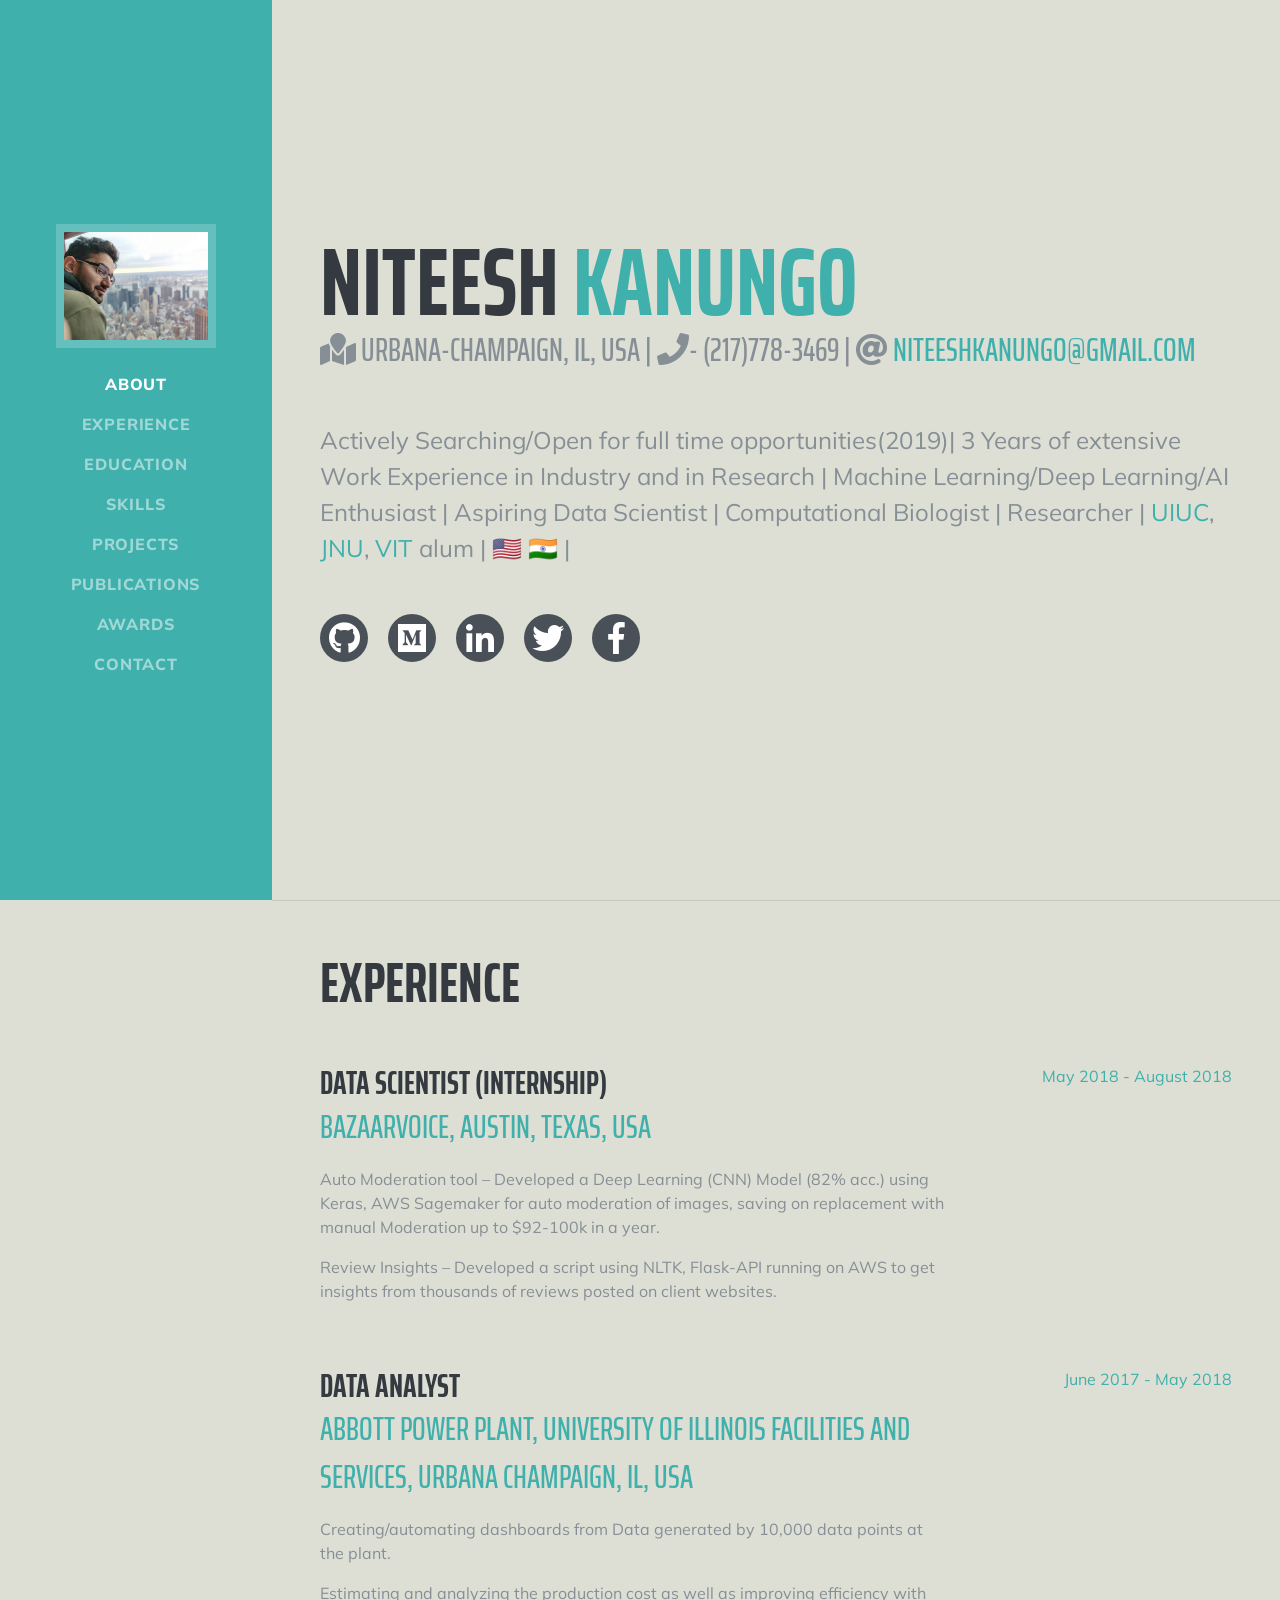
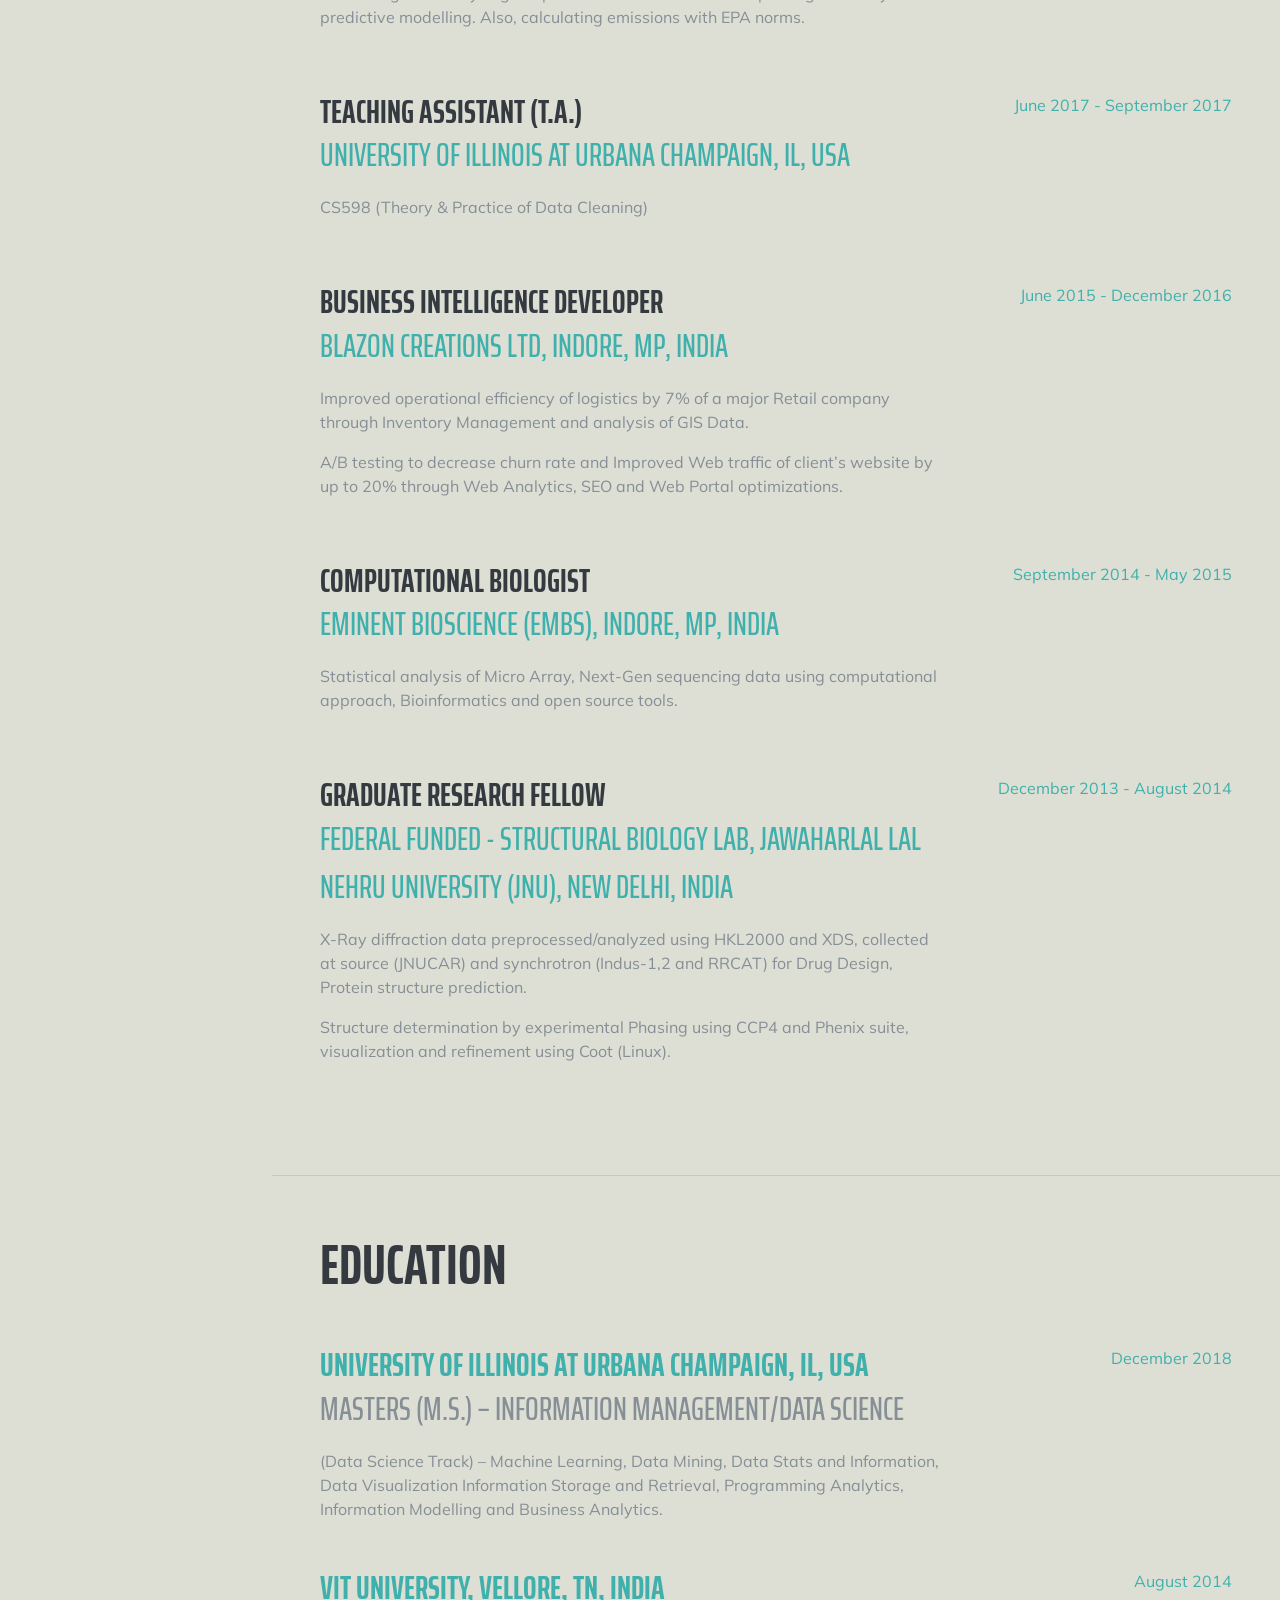
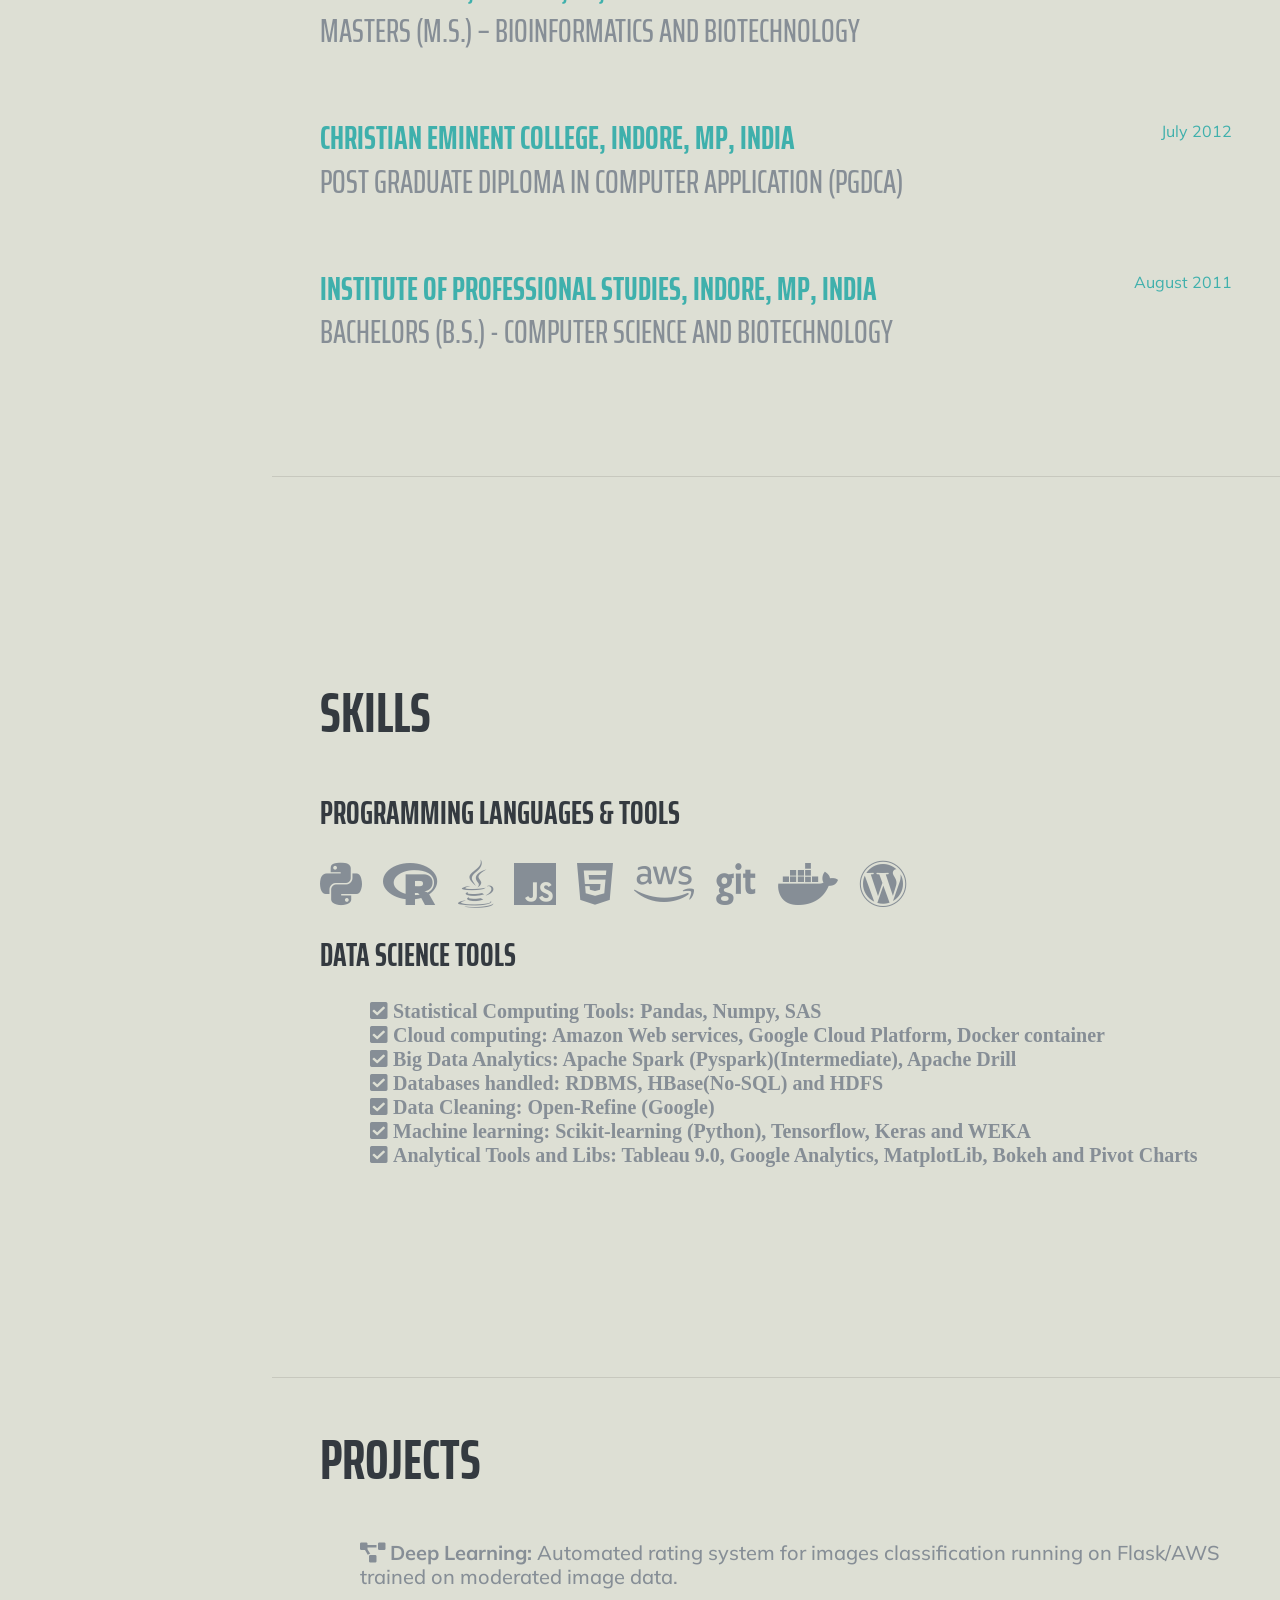
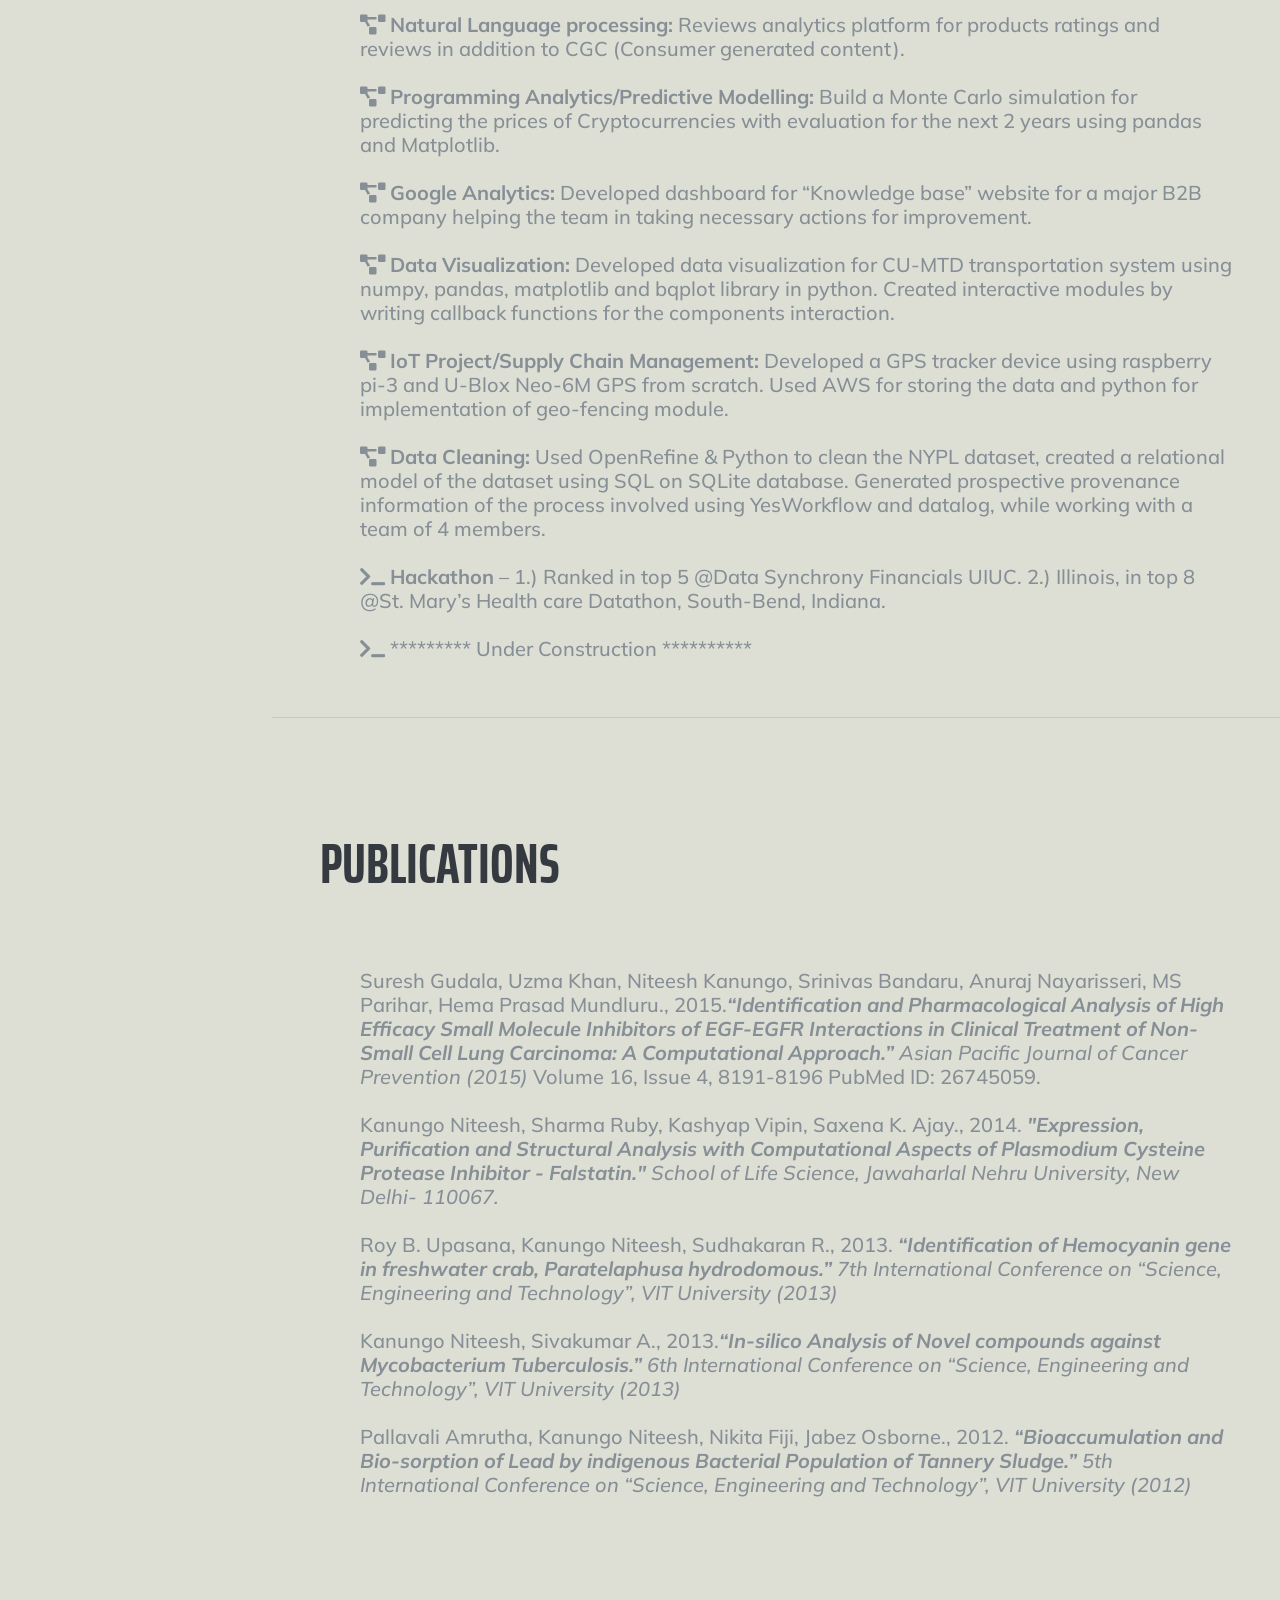
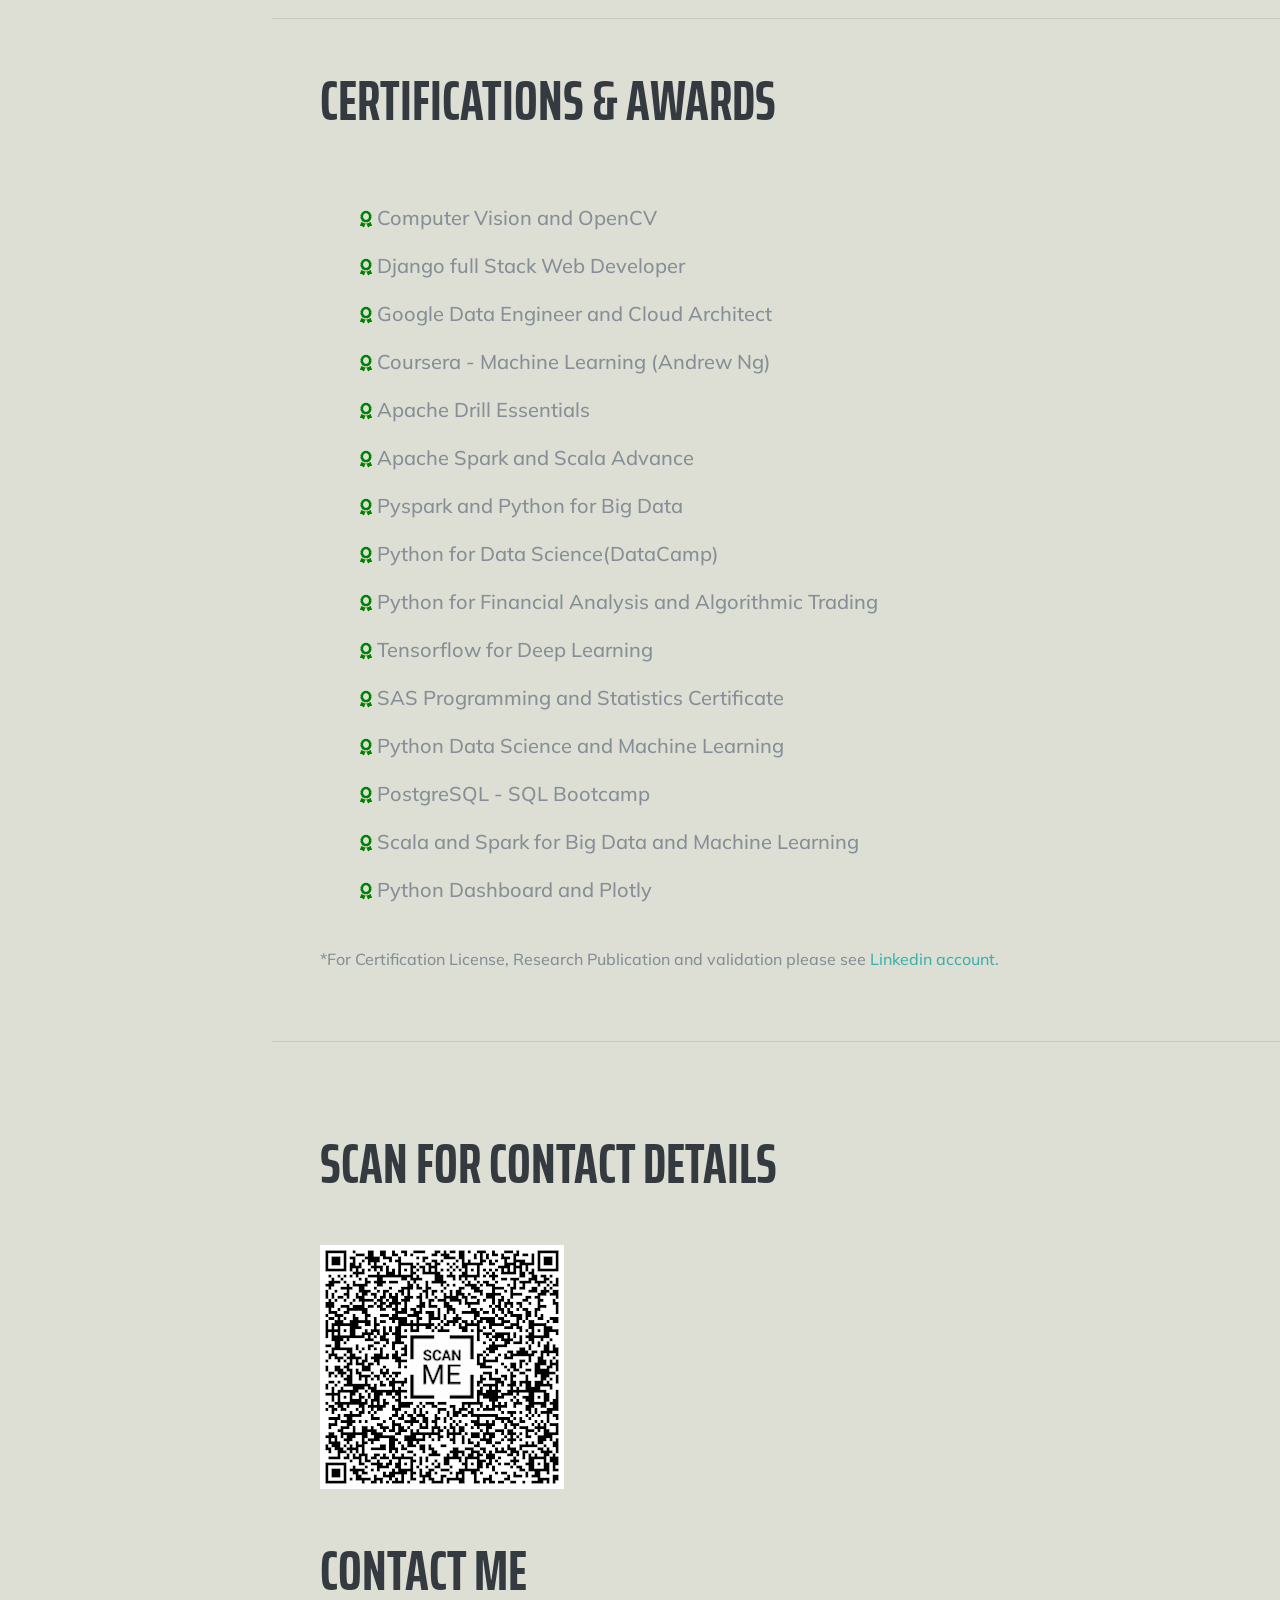
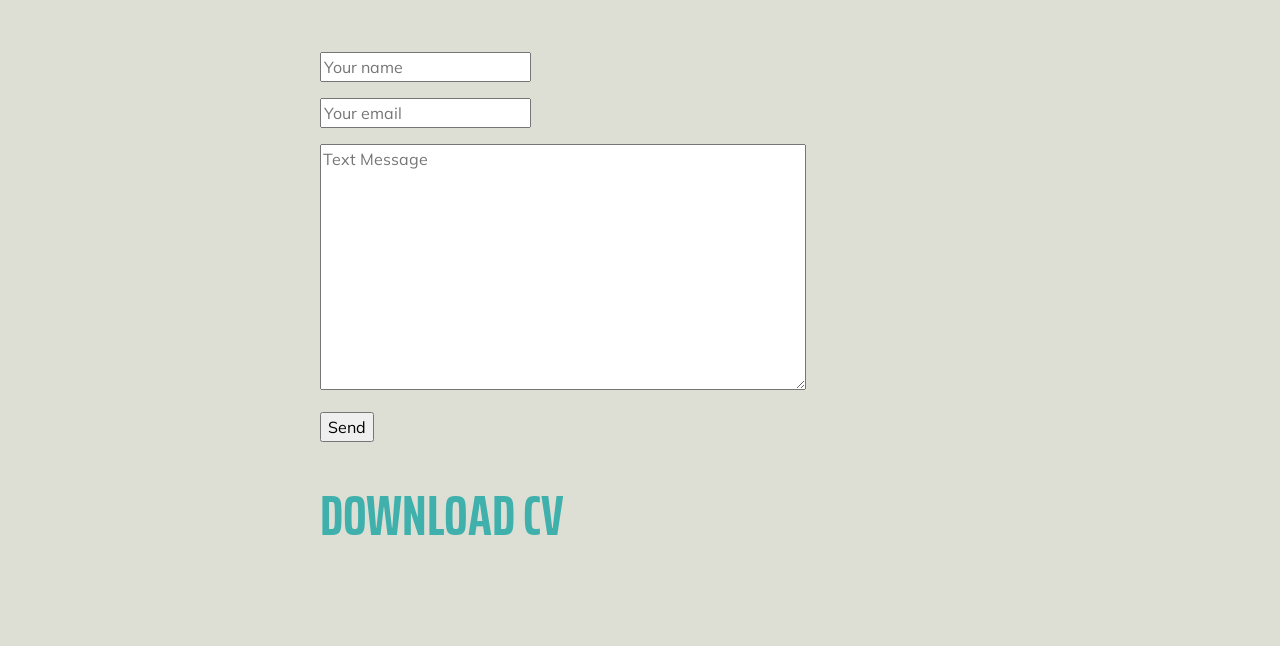
==== commit 85007f4a: "added year" ====
--- a/index.html
+++ b/index.html
@@ -92,7 +92,7 @@
           <i class="fas fa-at"></i> <a href="mailto:niteeshkanungo@gmail.com">niteeshkanungo@gmail.com</a>
         </div>
         <p class="lead mb-5">
-          Actively Searching/Open for full time opportunities Jan(2019)| 3 Years of extensive Work Experience in Industry and in Research | Machine Learning/Deep Learning/AI Enthusiast | Aspiring Data Scientist | Computational Biologist | Researcher |
+          Actively Searching/Open for full time opportunities(2019)| 3 Years of extensive Work Experience in Industry and in Research | Machine Learning/Deep Learning/AI Enthusiast | Aspiring Data Scientist | Computational Biologist | Researcher |
           <a href="https://illinois.edu.com">UIUC</a>, <a href="https://www.jnu.ac.in">JNU</a>, <a href="http://www.vit.ac.in">VIT</a> alum | 🇺🇸 🇮🇳 |
         </p>
 
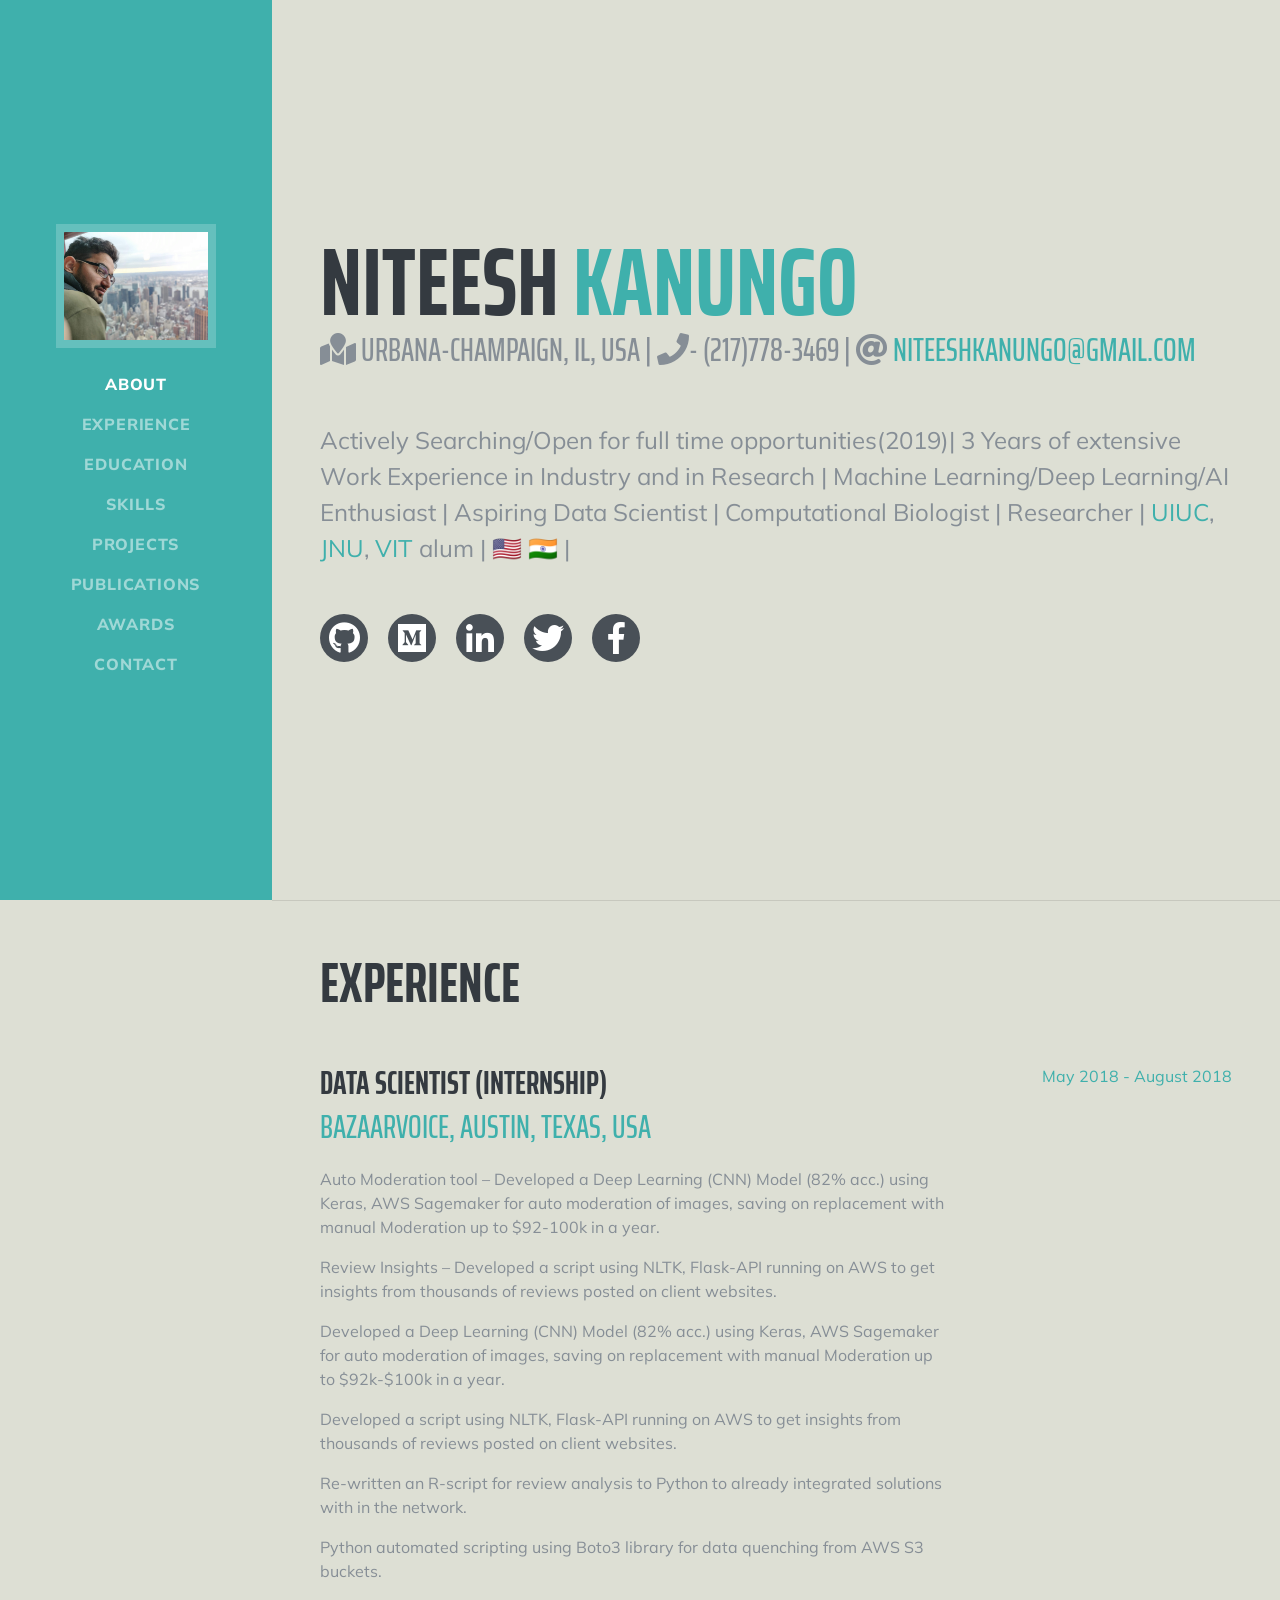
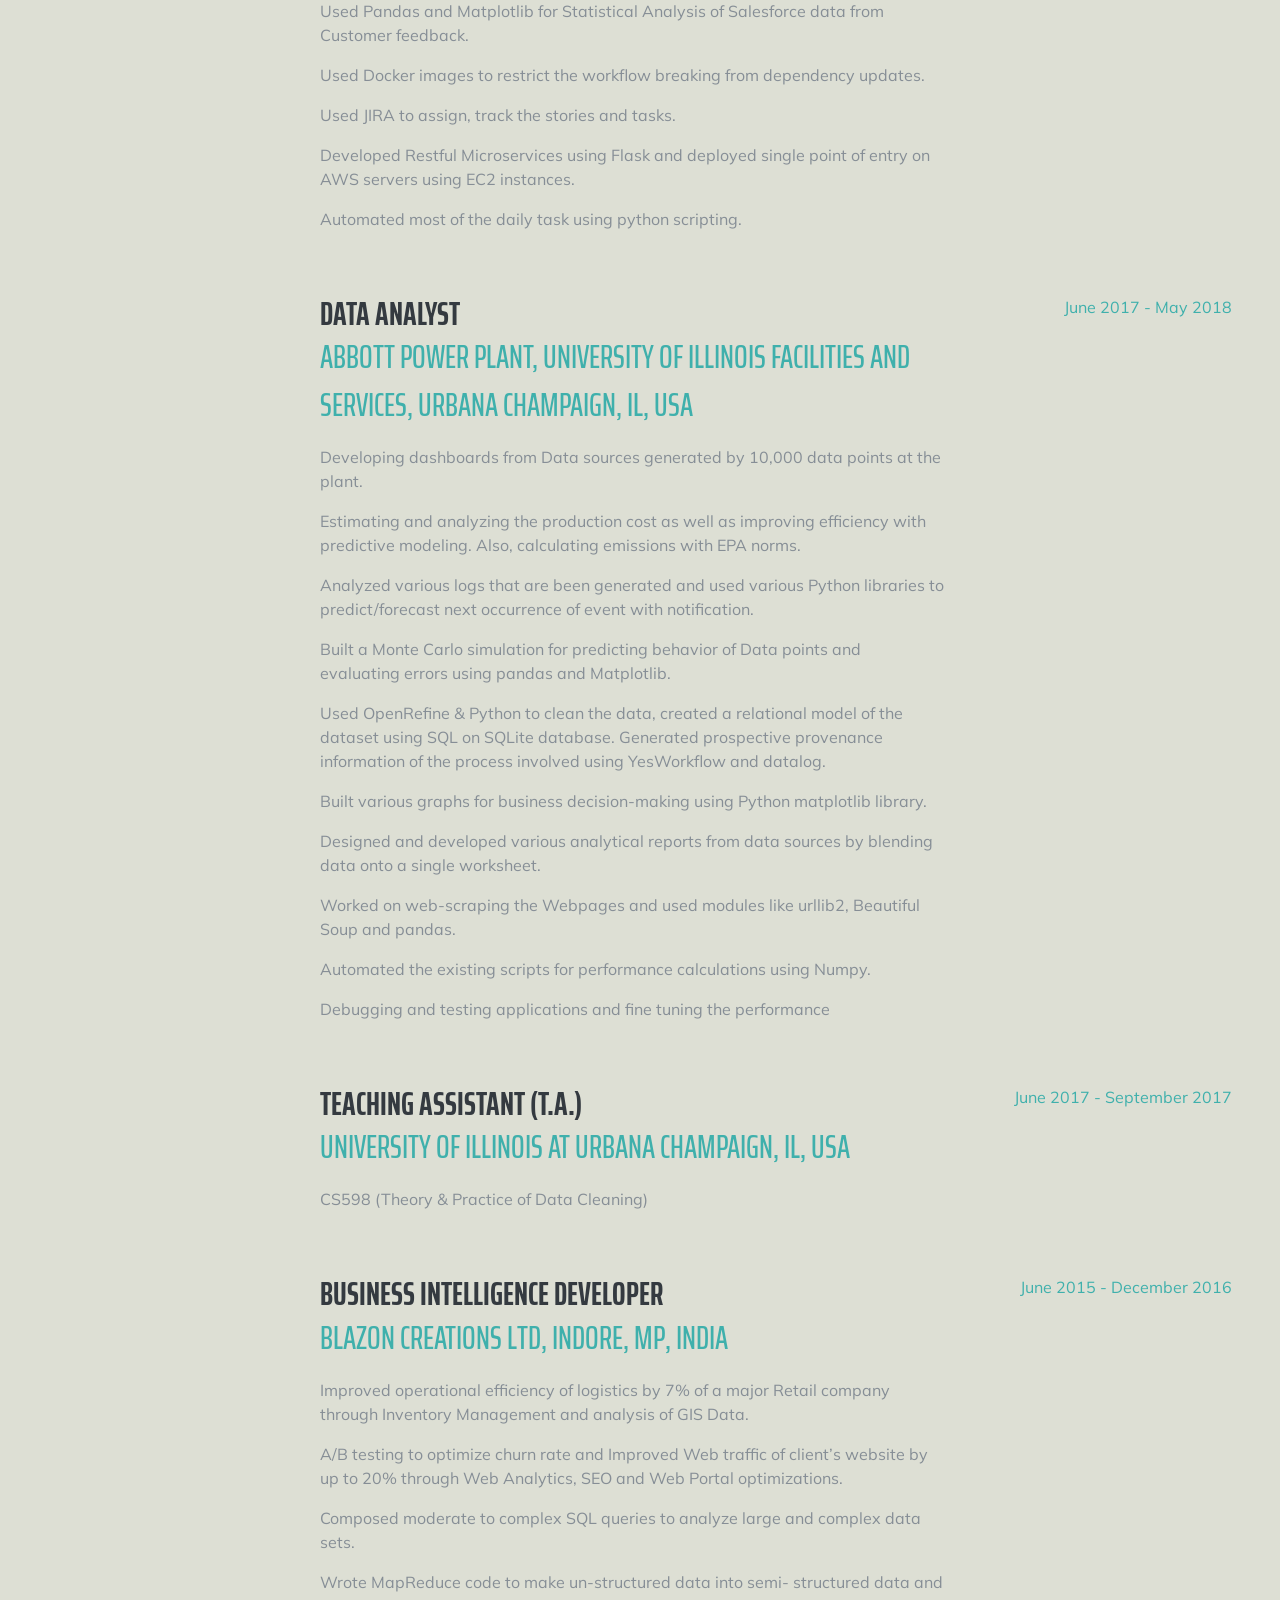
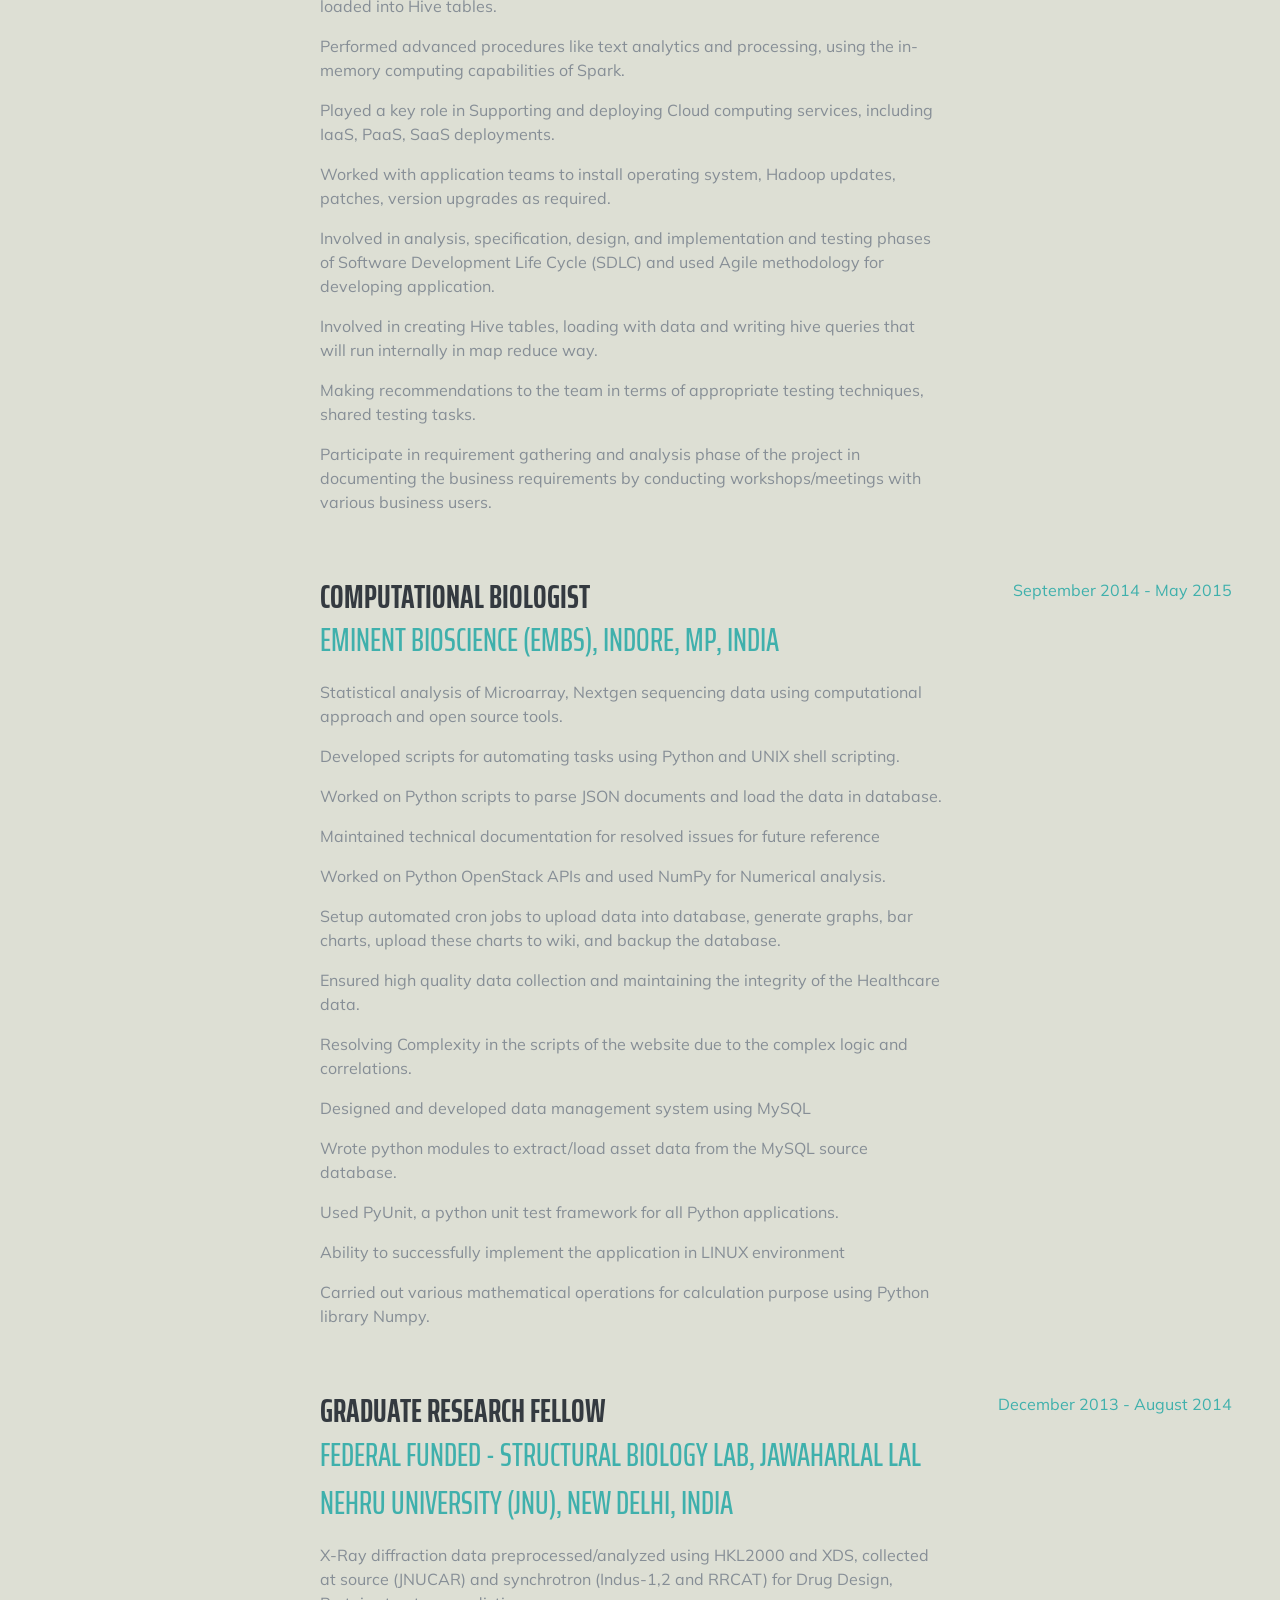
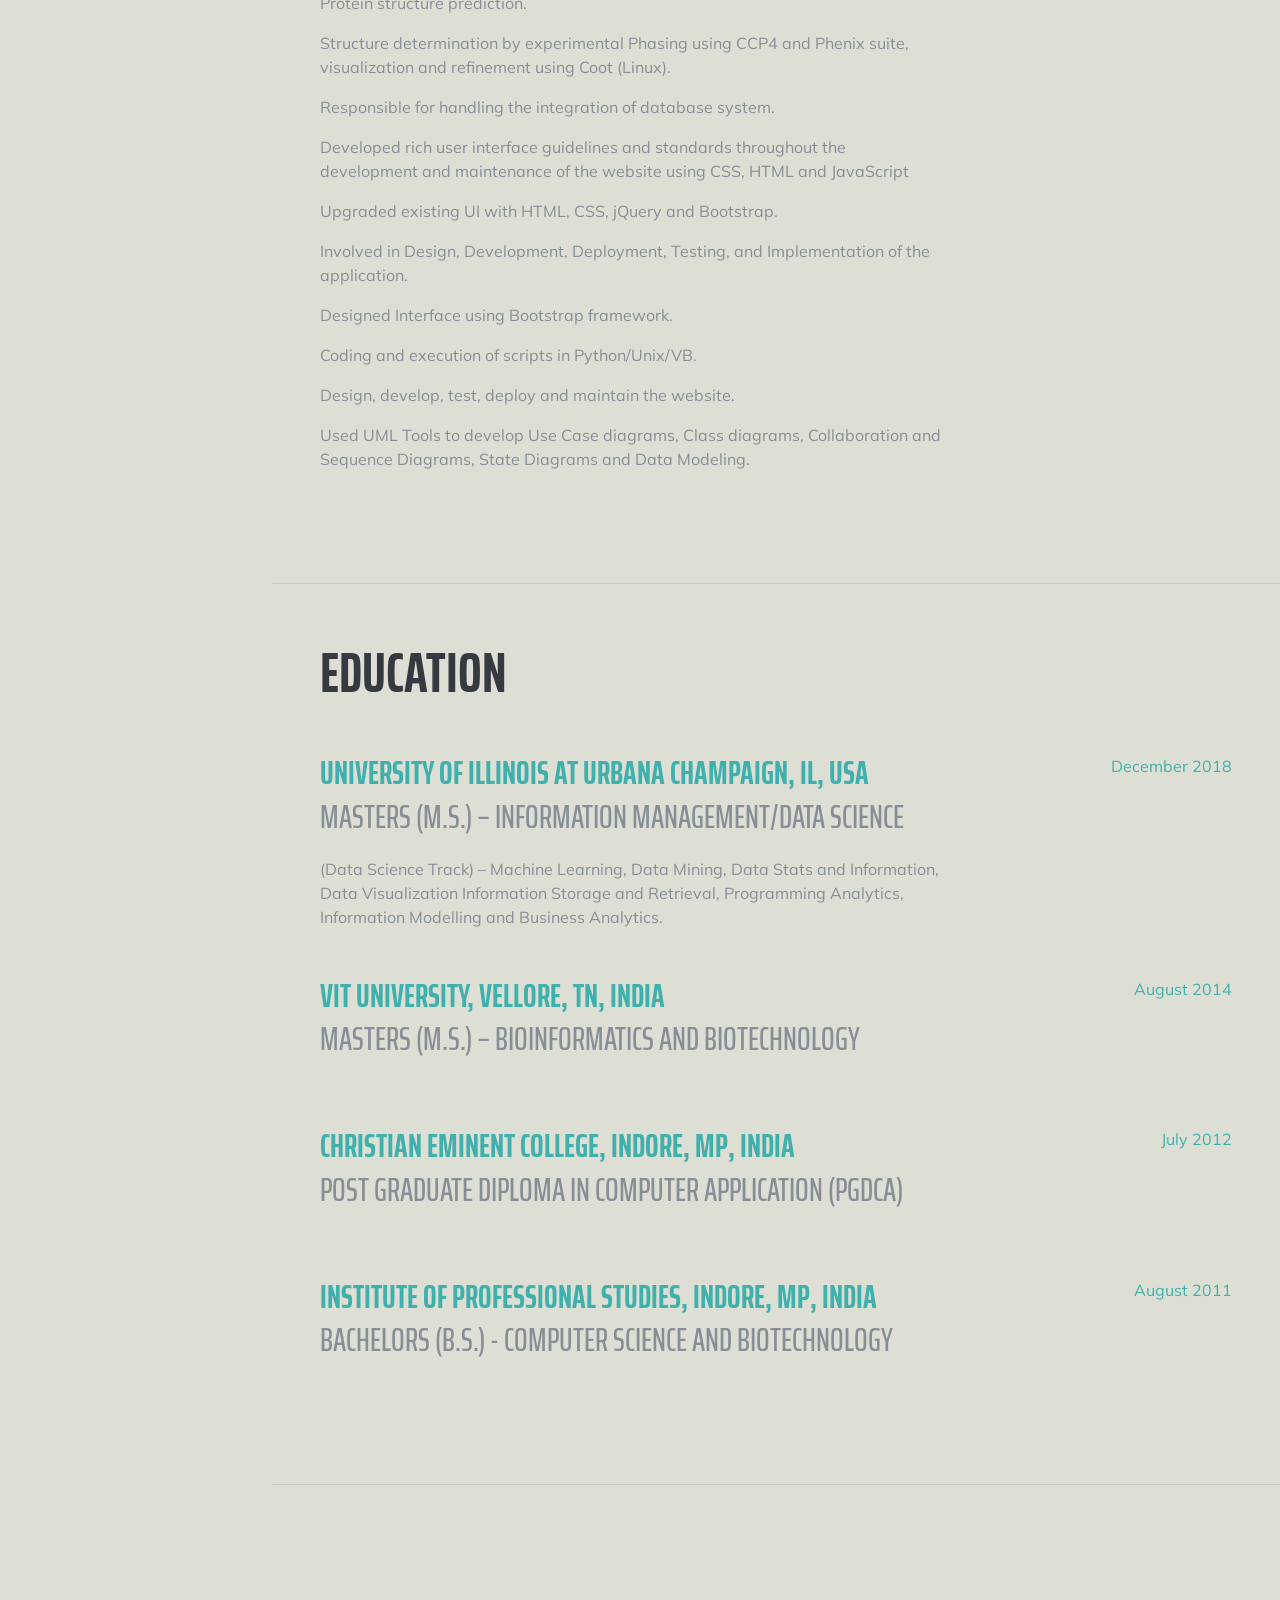
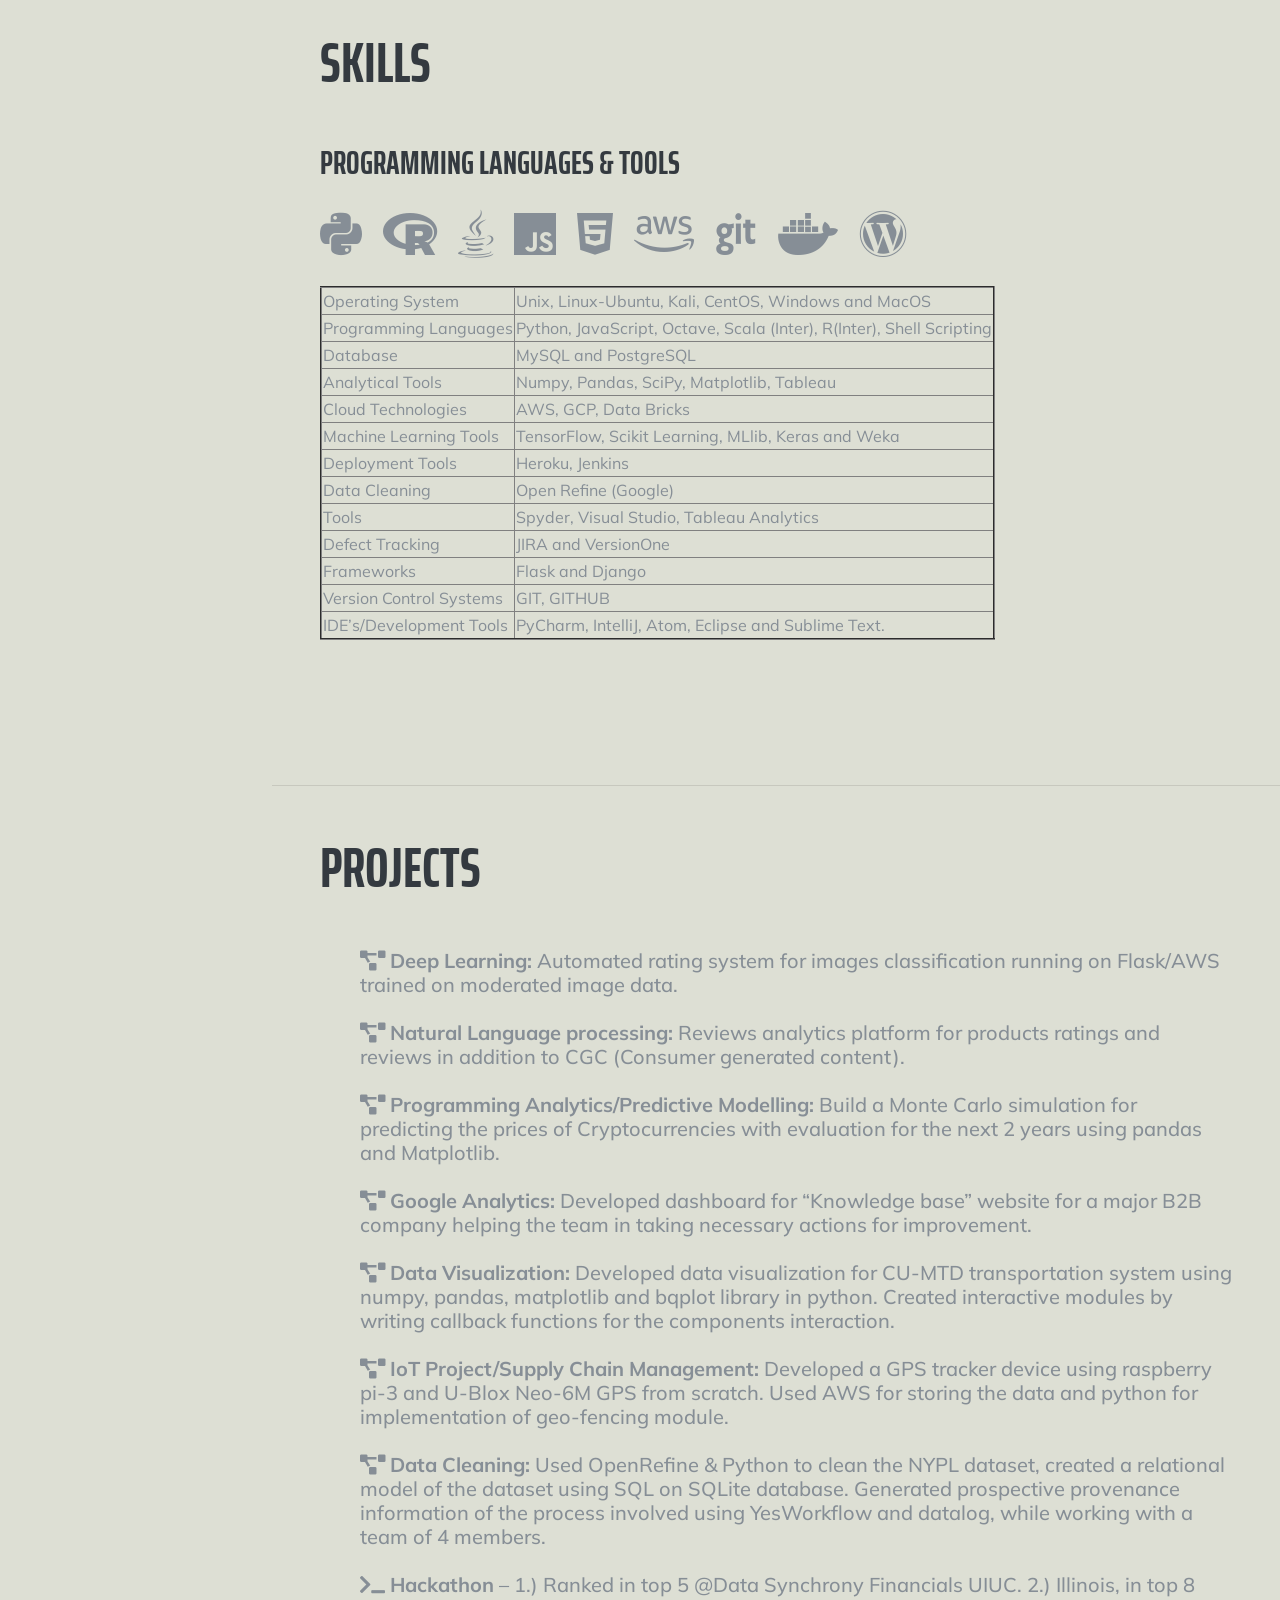
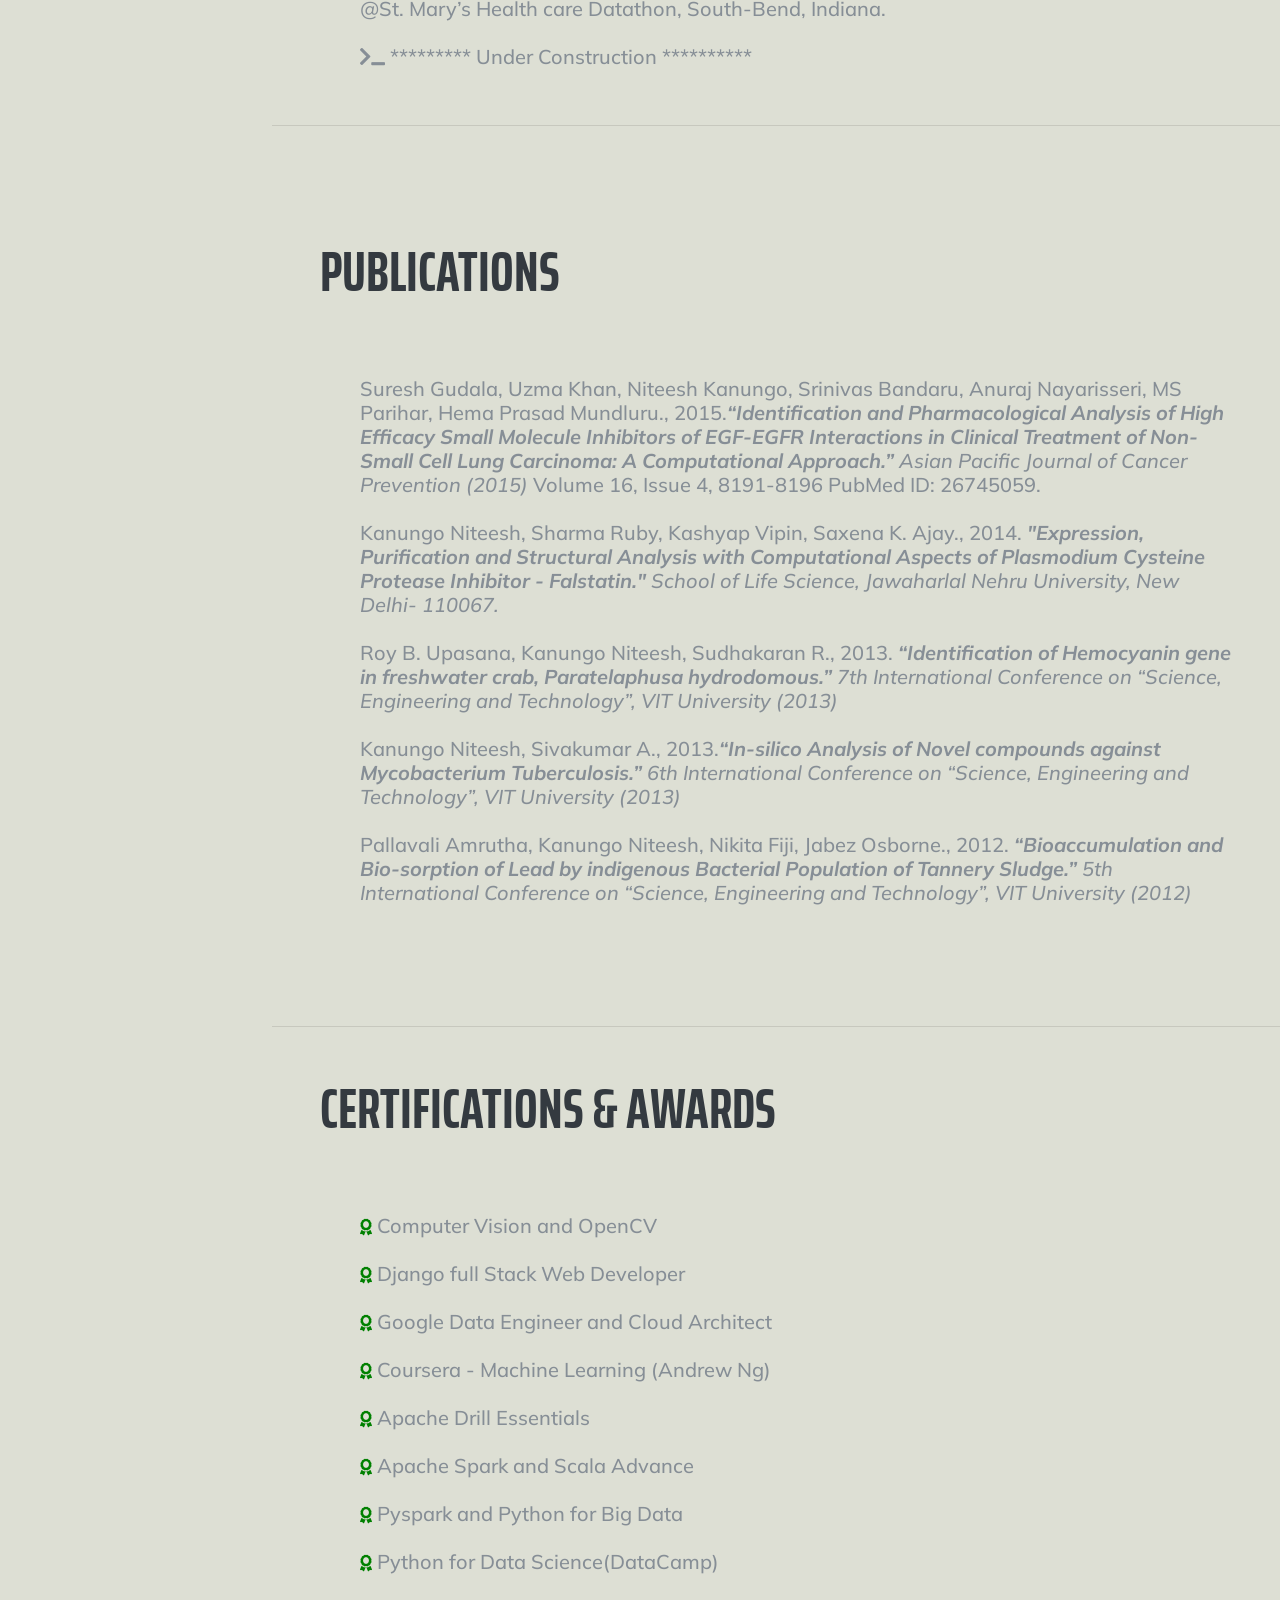
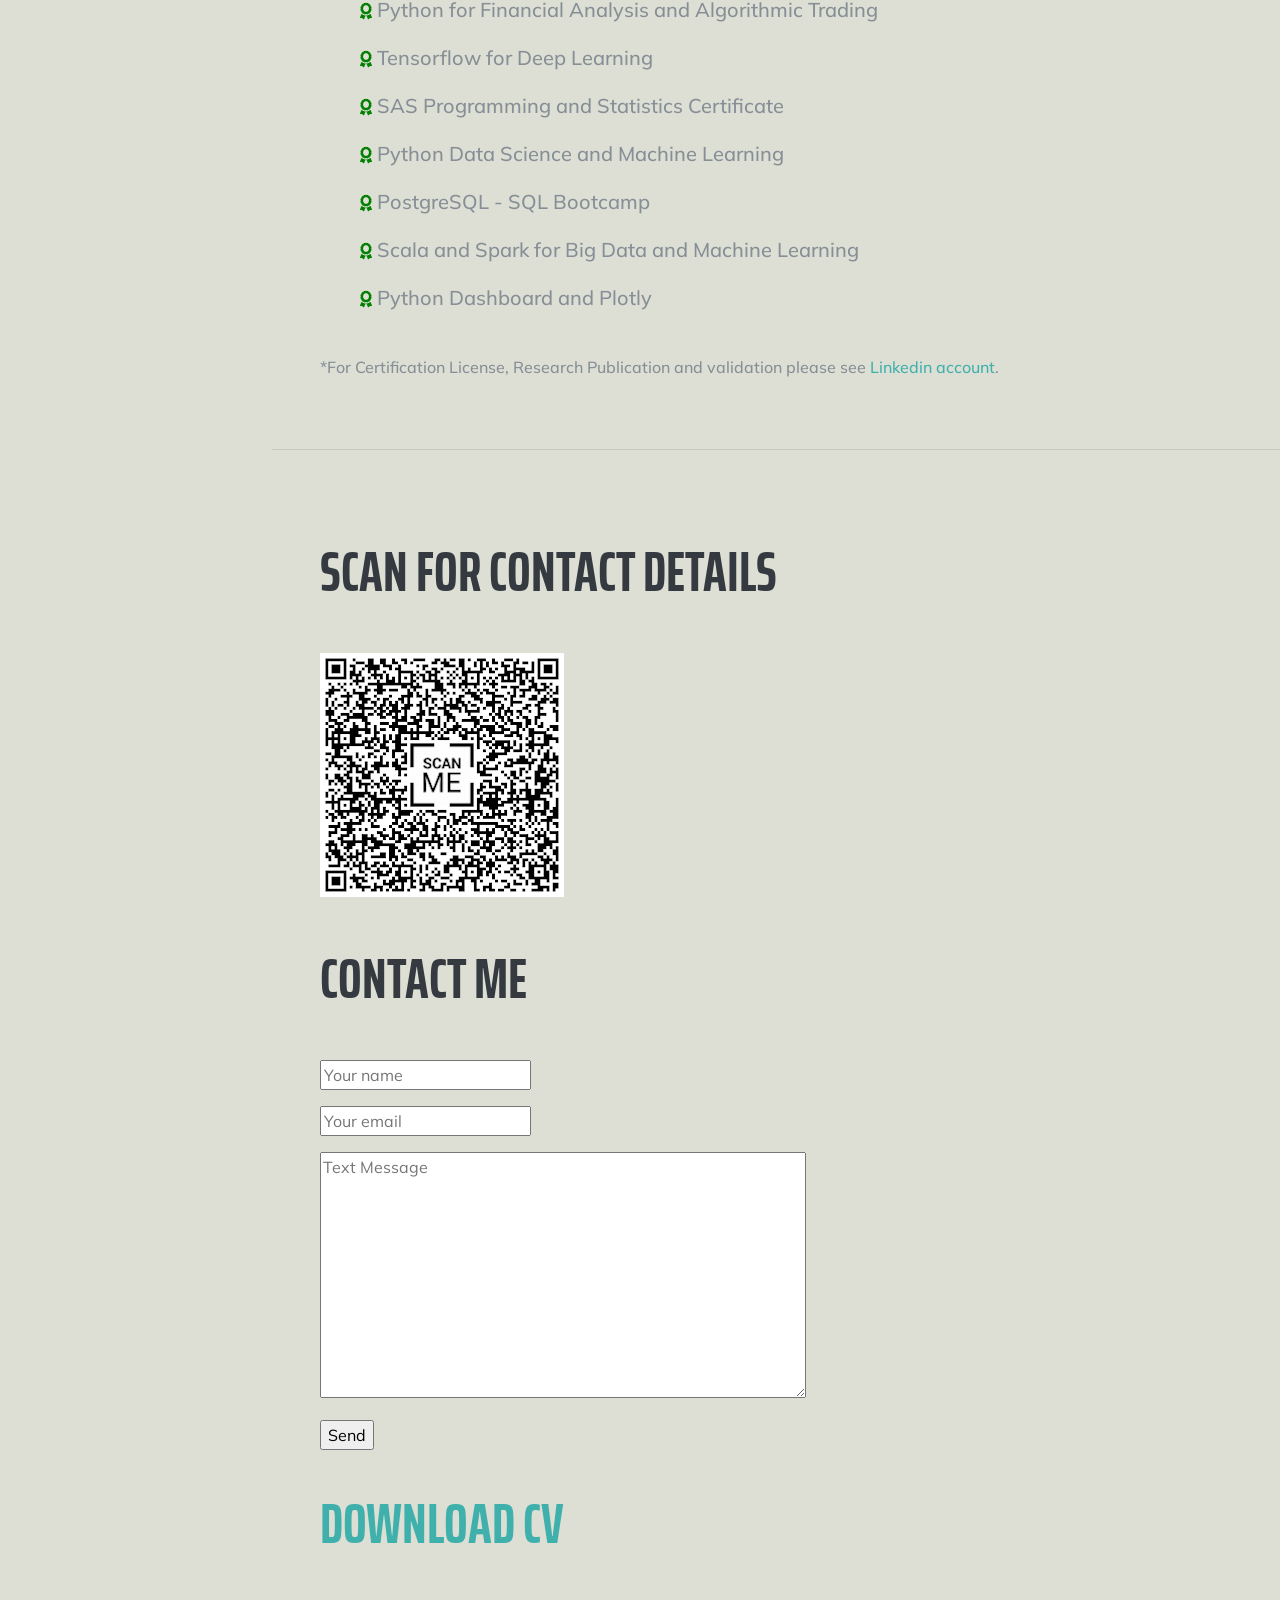
==== commit 9f4eb700: "added work experience" ====
--- a/index.html
+++ b/index.html
@@ -130,9 +130,18 @@
           <div class="resume-content mr-auto">
             <h3 class="mb-0">Data Scientist (Internship)</h3>
             <div class="subheading mb-3"><a href="https://www.bazaarvoice.com">Bazaarvoice, Austin, Texas, USA</a></div>
+
             <p>Auto Moderation tool – Developed a Deep Learning (CNN) Model (82% acc.) using Keras, AWS Sagemaker for auto moderation of images, saving on replacement with manual Moderation up to $92-100k in a year.</p>
             <p>Review Insights – Developed a script using NLTK, Flask-API running on AWS to get insights from thousands of reviews posted on client websites.</p>
-
+            <p>Developed a Deep Learning (CNN) Model (82% acc.) using Keras, AWS Sagemaker for auto moderation of images, saving on replacement with manual Moderation up to $92k-$100k in a year.</p>
+	        <p>Developed a script using NLTK, Flask-API running on AWS to get insights from thousands of reviews posted on client websites.</p>
+            <p>Re-written an R-script for review analysis to Python to already integrated solutions with in the network.</p>
+            <p>Python automated scripting using Boto3 library for data quenching from AWS S3 buckets.</p>
+            <p>Used Pandas and Matplotlib for Statistical Analysis of Salesforce data from Customer feedback.</p>
+            <p>Used Docker images to restrict the workflow breaking from dependency updates.</p>
+            <p>Used JIRA to assign, track the stories and tasks.</p>
+            <p>Developed Restful Microservices using Flask and deployed single point of entry on AWS servers using EC2 instances.</p>
+            <p>Automated most of the daily task using python scripting.</p>
             </p>
           </div>
           <div class="resume-date text-md-right">
@@ -144,9 +153,18 @@
           <div class="resume-content mr-auto">
             <h3 class="mb-0">Data Analyst</h3>
             <div class="subheading mb-3"> <a href="http://www.fs.illinois.edu"> Abbott Power Plant, University of Illinois Facilities and Services, Urbana Champaign, IL, USA</a></div>
-            <p>Creating/automating dashboards from Data generated by 10,000 data points at the plant.</p>
-              <p>Estimating and analyzing the production cost as well as improving efficiency with predictive modelling. Also, calculating emissions with EPA norms.</p>
-            </p>
+            <p>Developing dashboards from Data sources generated by 10,000 data points at the plant. </p>
+            <p>Estimating and analyzing the production cost as well as improving efficiency with predictive modeling. Also, calculating emissions with EPA norms.</p>
+            <p>Analyzed various logs that are been generated and used various Python libraries to predict/forecast next occurrence of event with notification.</p>
+            <p>Built a Monte Carlo simulation for predicting behavior of Data points and evaluating errors using pandas and Matplotlib.</p>
+            <p>Used OpenRefine & Python to clean the data, created a relational model of the dataset using SQL on SQLite database. Generated prospective provenance information of the process involved using YesWorkflow and datalog.</p>
+            <p>Built various graphs for business decision-making using Python matplotlib library.</p>
+            <p>Designed and developed various analytical reports from data sources by blending data onto a single worksheet.</p>
+            <p>Worked on web-scraping the Webpages and used modules like urllib2, Beautiful Soup and pandas.</p>
+            <p>Automated the existing scripts for performance calculations using Numpy.</p>
+            <p>Debugging and testing applications and fine tuning the performance</p>
+
+
           </div>
           <div class="resume-date text-md-right">
             <span class="text-primary">June 2017 - May 2018</span>
@@ -168,8 +186,17 @@
           <div class="resume-content mr-auto">
             <h3 class="mb-0">Business Intelligence Developer</h3>
             <div class="subheading mb-3"><a href="https://www.blazoncreations.com">Blazon Creations Ltd, Indore, MP, India</a></div>
-            <p>Improved operational efficiency of logistics by 7% of a major Retail company through Inventory Management and analysis of GIS Data.</p>
-            <p>A/B testing to decrease churn rate and Improved Web traffic of client’s website by up to 20% through Web Analytics, SEO and Web Portal optimizations.</p>
+            <p>Improved operational efficiency of logistics by 7% of a major Retail company through Inventory Management and analysis of GIS Data. </p>
+            <p>A/B testing to optimize churn rate and Improved Web traffic of client’s website by up to 20% through Web Analytics, SEO and Web Portal optimizations.</p>
+            <p>Composed moderate to complex SQL queries to analyze large and complex data sets.</p>
+	        <p>Wrote MapReduce code to make un-structured data into semi- structured data and loaded into Hive tables.</p>
+	        <p>Performed advanced procedures like text analytics and processing, using the in-memory computing capabilities of Spark.</p>
+            <p>Played a key role in Supporting and deploying Cloud computing services, including IaaS, PaaS, SaaS deployments.</p>
+            <p>Worked with application teams to install operating system, Hadoop updates, patches, version upgrades as required.</p>
+            <p>Involved in analysis, specification, design, and implementation and testing phases of Software Development Life Cycle (SDLC) and used Agile methodology for developing application. </p>
+            <p>Involved in creating Hive tables, loading with data and writing hive queries that will run internally in map reduce way.</p>
+            <p>Making recommendations to the team in terms of appropriate testing techniques, shared testing tasks.</p>
+            <p>Participate in requirement gathering and analysis phase of the project in documenting the business requirements by conducting workshops/meetings with various business users.</p>
           </div>
           <div class="resume-date text-md-right">
             <span class="text-primary">June 2015 - December 2016</span>
@@ -180,7 +207,20 @@
           <div class="resume-content mr-auto">
             <h3 class="mb-0">Computational Biologist</h3>
             <div class="subheading mb-3"><a href="http://www.eminentbio.com">Eminent Bioscience (EMBS), Indore, MP, India</a></div>
-            <p>Statistical analysis of Micro Array, Next-Gen sequencing data using computational approach, Bioinformatics and open source tools.</p>
+            <p>Statistical analysis of Microarray, Nextgen sequencing data using computational approach and open source tools.</p>
+            <p>Developed scripts for automating tasks using Python and UNIX shell scripting.</p>
+            <p>Worked on Python scripts to parse JSON documents and load the data in database.</p>
+            <p>Maintained technical documentation for resolved issues for future reference</p>
+            <p>Worked on Python OpenStack APIs and used NumPy for Numerical analysis.</p>
+            <p>Setup automated cron jobs to upload data into database, generate graphs, bar charts, upload these charts to wiki, and backup the database.</p>
+            <p>Ensured high quality data collection and maintaining the integrity of the Healthcare data.</p>
+            <p>Resolving Complexity in the scripts of the website due to the complex logic and correlations.</p>
+            <p>Designed and developed data management system using MySQL</p>
+            <p>Wrote python modules to extract/load asset data from the MySQL source database.</p>
+            <p>Used PyUnit, a python unit test framework for all Python applications.</p>
+            <p>Ability to successfully implement the application in LINUX environment</p>
+            <p>Carried out various mathematical operations for calculation purpose using Python library Numpy.</p>
+
           </div>
           <div class="resume-date text-md-right">
             <span class="text-primary">September 2014 - May 2015</span>
@@ -191,8 +231,17 @@
           <div class="resume-content mr-auto">
             <h3 class="mb-0">Graduate Research Fellow</h3>
             <div class="subheading mb-3"><a href="https://www.jnu.ac.in">Federal funded - Structural Biology Lab, Jawaharlal Lal Nehru University (JNU), New Delhi, India</a></div>
-            <p>X-Ray diffraction data preprocessed/analyzed using HKL2000 and XDS, collected at source (JNUCAR) and synchrotron (Indus-1,2 and RRCAT) for Drug Design, Protein structure prediction.</p>
-            <p>Structure determination by experimental Phasing using CCP4 and Phenix suite, visualization  and refinement using Coot (Linux). </p>
+              <p>X-Ray diffraction data preprocessed/analyzed using HKL2000 and XDS, collected at source (JNUCAR) and synchrotron (Indus-1,2 and RRCAT) for Drug Design, Protein structure prediction. </p>
+              <p>Structure determination by experimental Phasing using CCP4 and Phenix suite, visualization and refinement using Coot (Linux).</p>
+              <p>Responsible for handling the integration of database system.</p>
+              <p>Developed rich user interface guidelines and standards throughout the development and maintenance of the website using CSS, HTML and JavaScript</p>
+              <p> Upgraded existing UI with HTML, CSS, jQuery and Bootstrap. </p>
+              <p>Involved in Design, Development, Deployment, Testing, and Implementation of the application.</p>
+              <p>Designed Interface using Bootstrap framework.</p>
+              <p>Coding and execution of scripts in Python/Unix/VB.</p>
+              <p> Design, develop, test, deploy and maintain the website.</p>
+              <p>Used UML Tools to develop Use Case diagrams, Class diagrams, Collaboration and Sequence Diagrams, State Diagrams and Data Modeling.  </p>
+
           </div>
           <div class="resume-date text-md-right">
             <span class="text-primary">December 2013 - August 2014</span>
@@ -294,40 +343,65 @@
           </li>
         </ul>
 
-        <h3 class="mb-0">Data Science Tools</a></h3>
-
-        <h5>
-
-        <ul class="fa-ul mb-0">
-          <br><li <i class="fas fa-check-square">
-            </i>
-            Statistical Computing Tools: Pandas, Numpy, SAS
-          </li>
-          <br><li <i class="fas fa-check-square">
-            </i>
-            Cloud computing: Amazon Web services, Google Cloud Platform, Docker container
-          </li>
-          <br><li <i class="fas fa-check-square">
-            </i>
-            Big Data Analytics: Apache Spark (Pyspark)(Intermediate), Apache Drill
-          </li>
-          <br><li <i class="fas fa-check-square">
-            </i>
-            Databases handled: RDBMS, HBase(No-SQL) and HDFS
-          </li>
-          <br><li <i class="fas fa-check-square">
-            </i>
-            Data Cleaning: Open-Refine (Google)
-          </li>
-          <br><li <i class="fas fa-check-square">
-            </i>
-            Machine learning: Scikit-learning (Python), Tensorflow, Keras and WEKA
-          </li>
-          <br><li <i class="fas fa-check-square">
-            </i>
-            Analytical Tools and Libs: Tableau 9.0, Google Analytics, MatplotLib, Bokeh and Pivot Charts
-          </li>
-        </ul>
+
+
+
+
+          <table border ="2">
+  <tr>
+    <td>Operating System</td>
+    <td>Unix, Linux-Ubuntu, Kali, CentOS, Windows and MacOS</td>
+  </tr>
+  <tr>
+    <td>Programming Languages</td>
+    <td>Python, JavaScript, Octave, Scala (Inter), R(Inter), Shell Scripting</td>
+  </tr>
+  <tr>
+    <td>Database</td>
+    <td>MySQL and PostgreSQL</td>
+  </tr>
+  <tr>
+    <td>Analytical Tools</td>
+    <td>Numpy, Pandas, SciPy, Matplotlib, Tableau</td>
+  </tr>
+    <tr>
+    <td>Cloud Technologies</td>
+    <td>AWS, GCP, Data Bricks</td>
+  </tr>
+    <tr>
+    <td>Machine Learning Tools</td>
+    <td>TensorFlow, Scikit Learning, MLlib, Keras and Weka</td>
+  </tr>
+    <tr>
+    <td>Deployment Tools</td>
+    <td>Heroku, Jenkins</td>
+  </tr>
+    <tr>
+    <td>Data Cleaning</td>
+    <td>Open Refine (Google)</td>
+  </tr>
+    <tr>
+    <td>Tools</td>
+    <td>Spyder, Visual Studio, Tableau Analytics</td>
+  </tr>
+    <tr>
+    <td>Defect Tracking</td>
+    <td>JIRA and VersionOne</td>
+  </tr>
+    <tr>
+    <td>Frameworks</td>
+    <td>Flask and Django</td>
+  </tr>
+    <tr>
+    <td>Version Control Systems</td>
+    <td>GIT, GITHUB </td>
+  </tr>
+      <tr>
+    <td>IDE’s/Development Tools</td>
+    <td>PyCharm, IntelliJ, Atom, Eclipse and Sublime Text. </td>
+  </tr>
+</table>
+
       </h5>
       </div>
     </section>
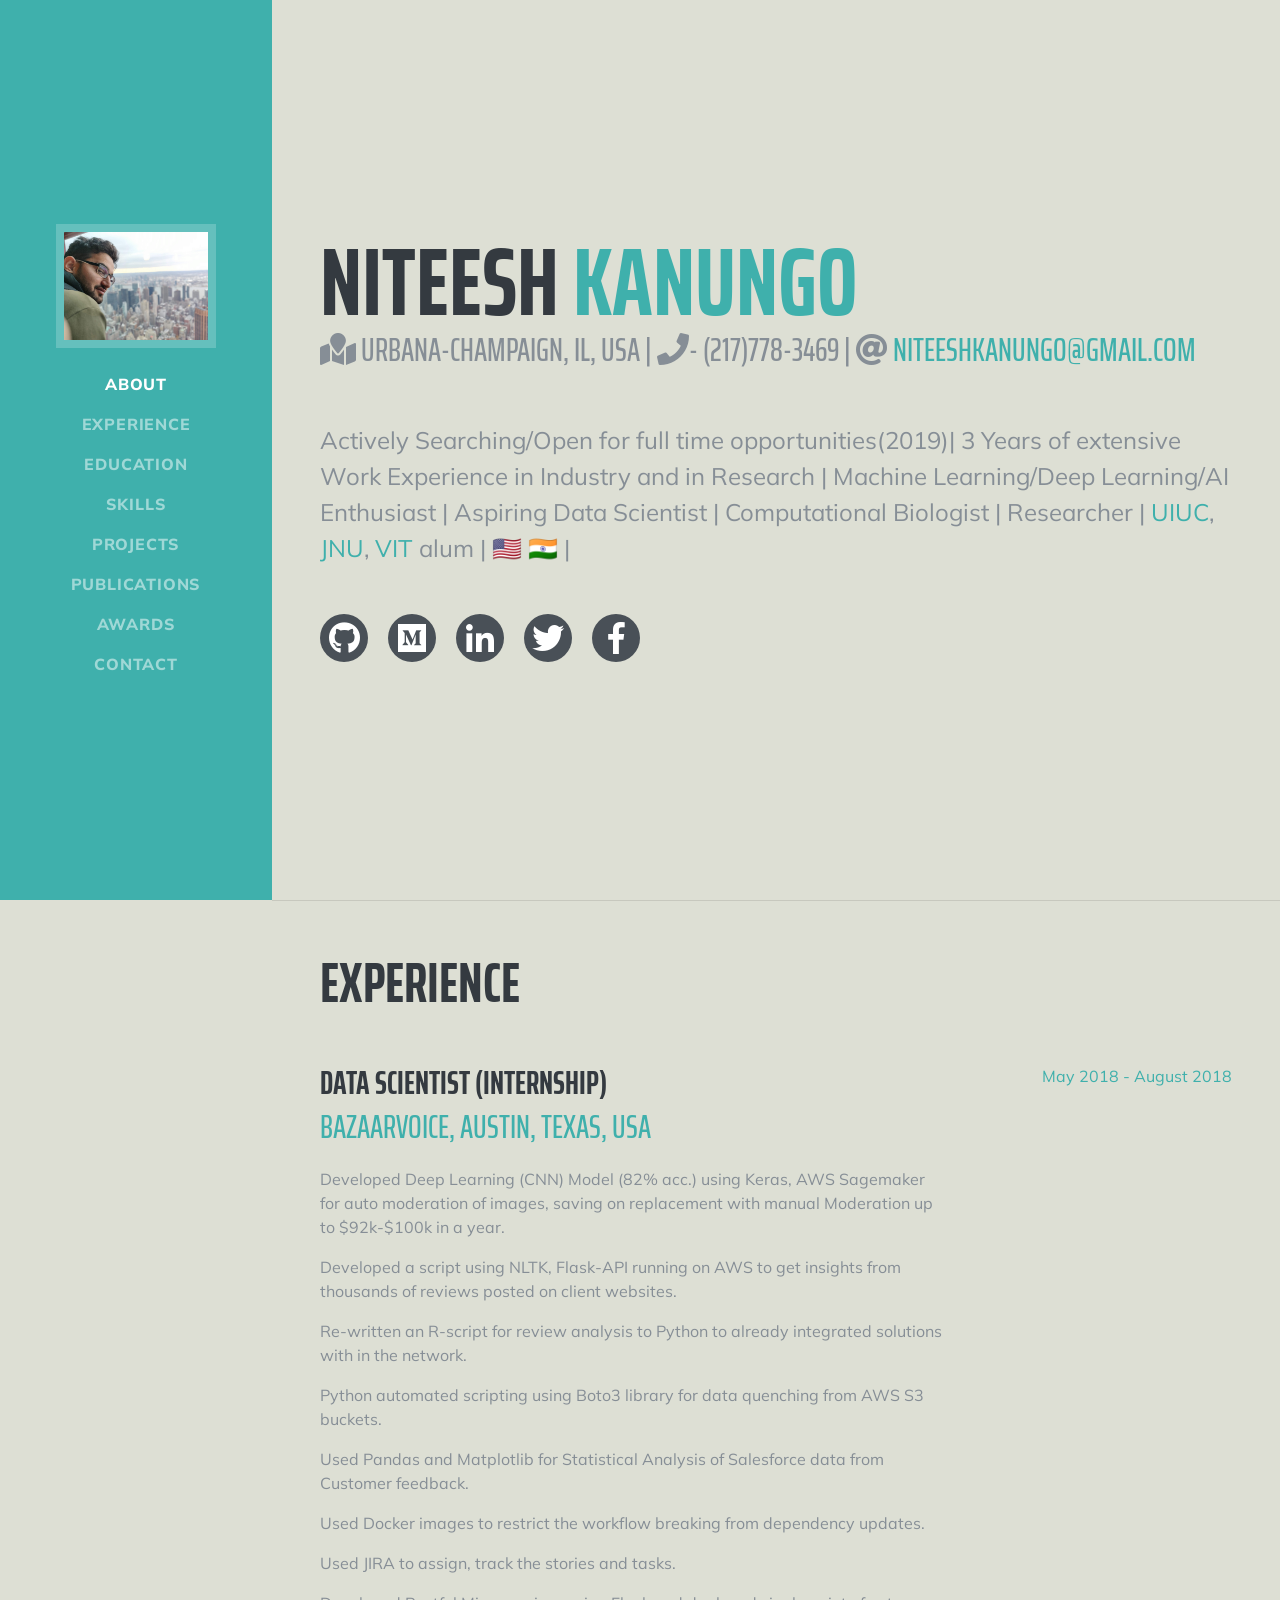
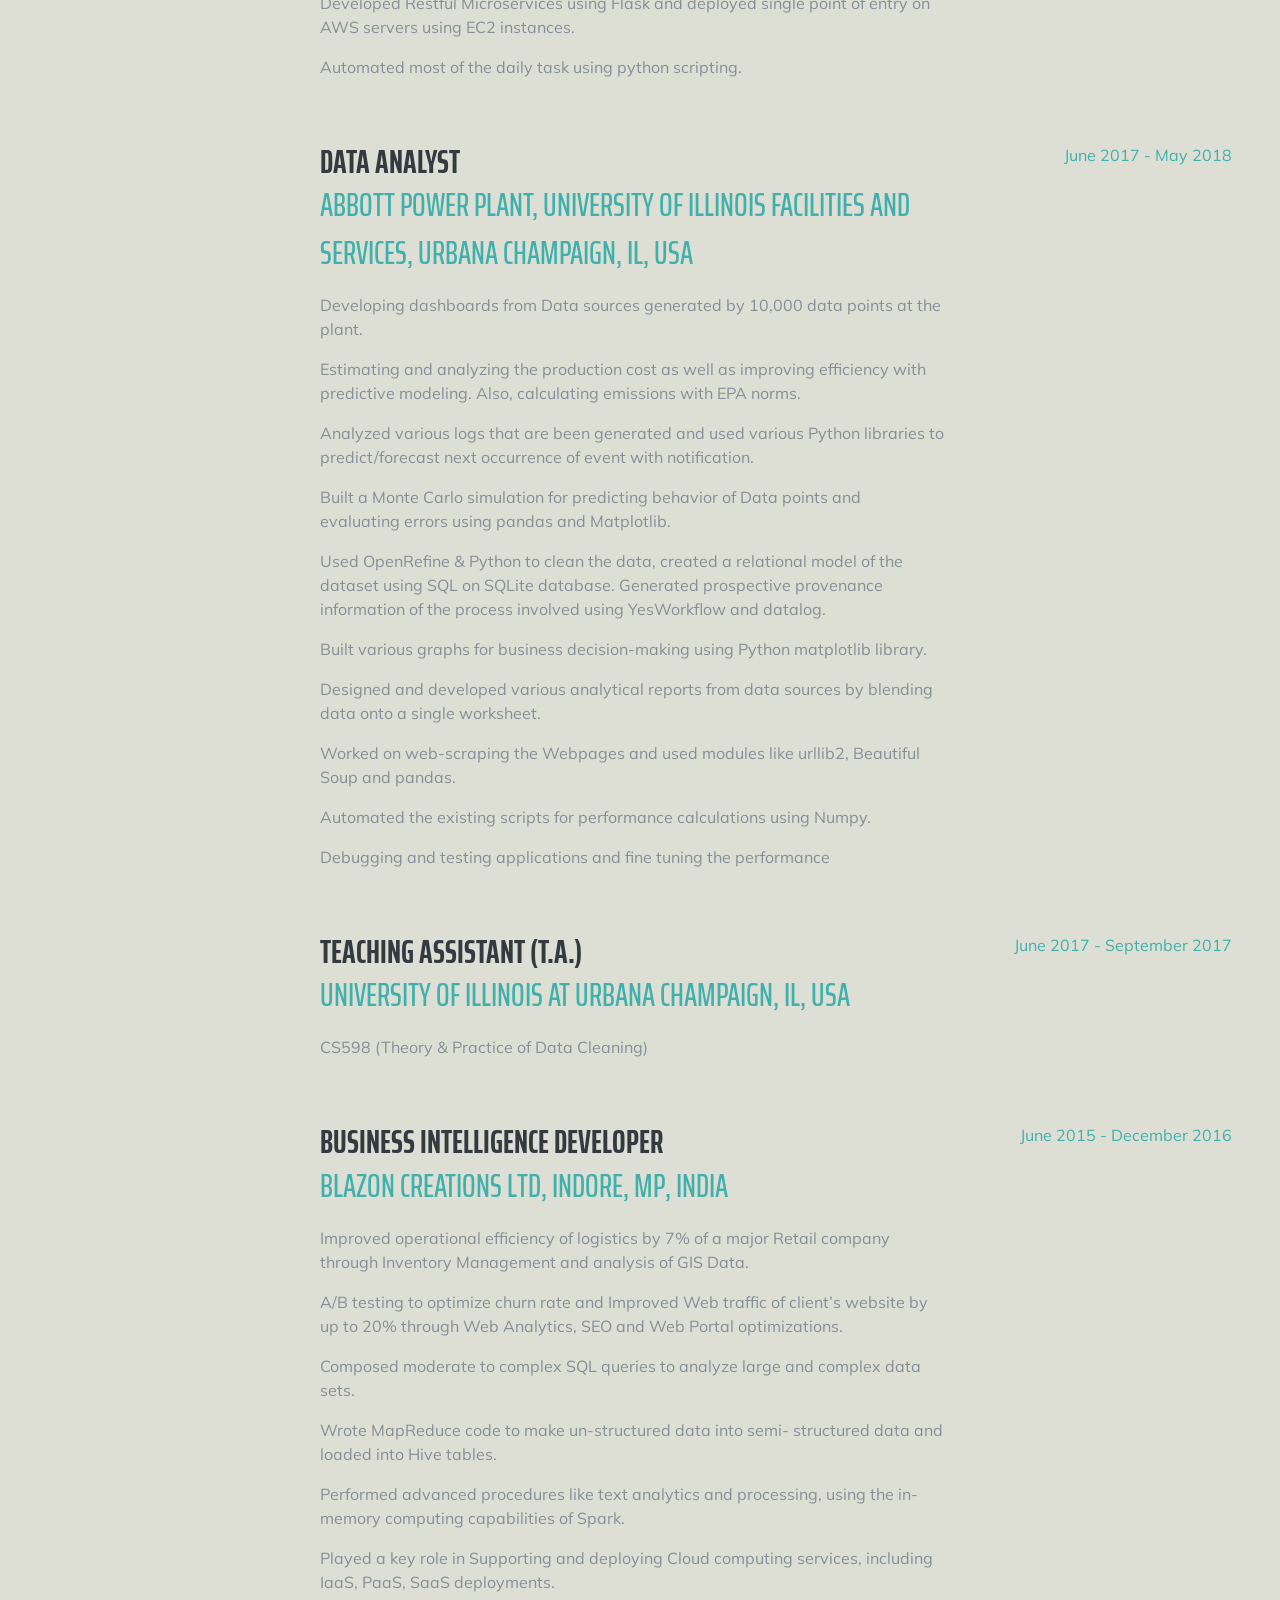
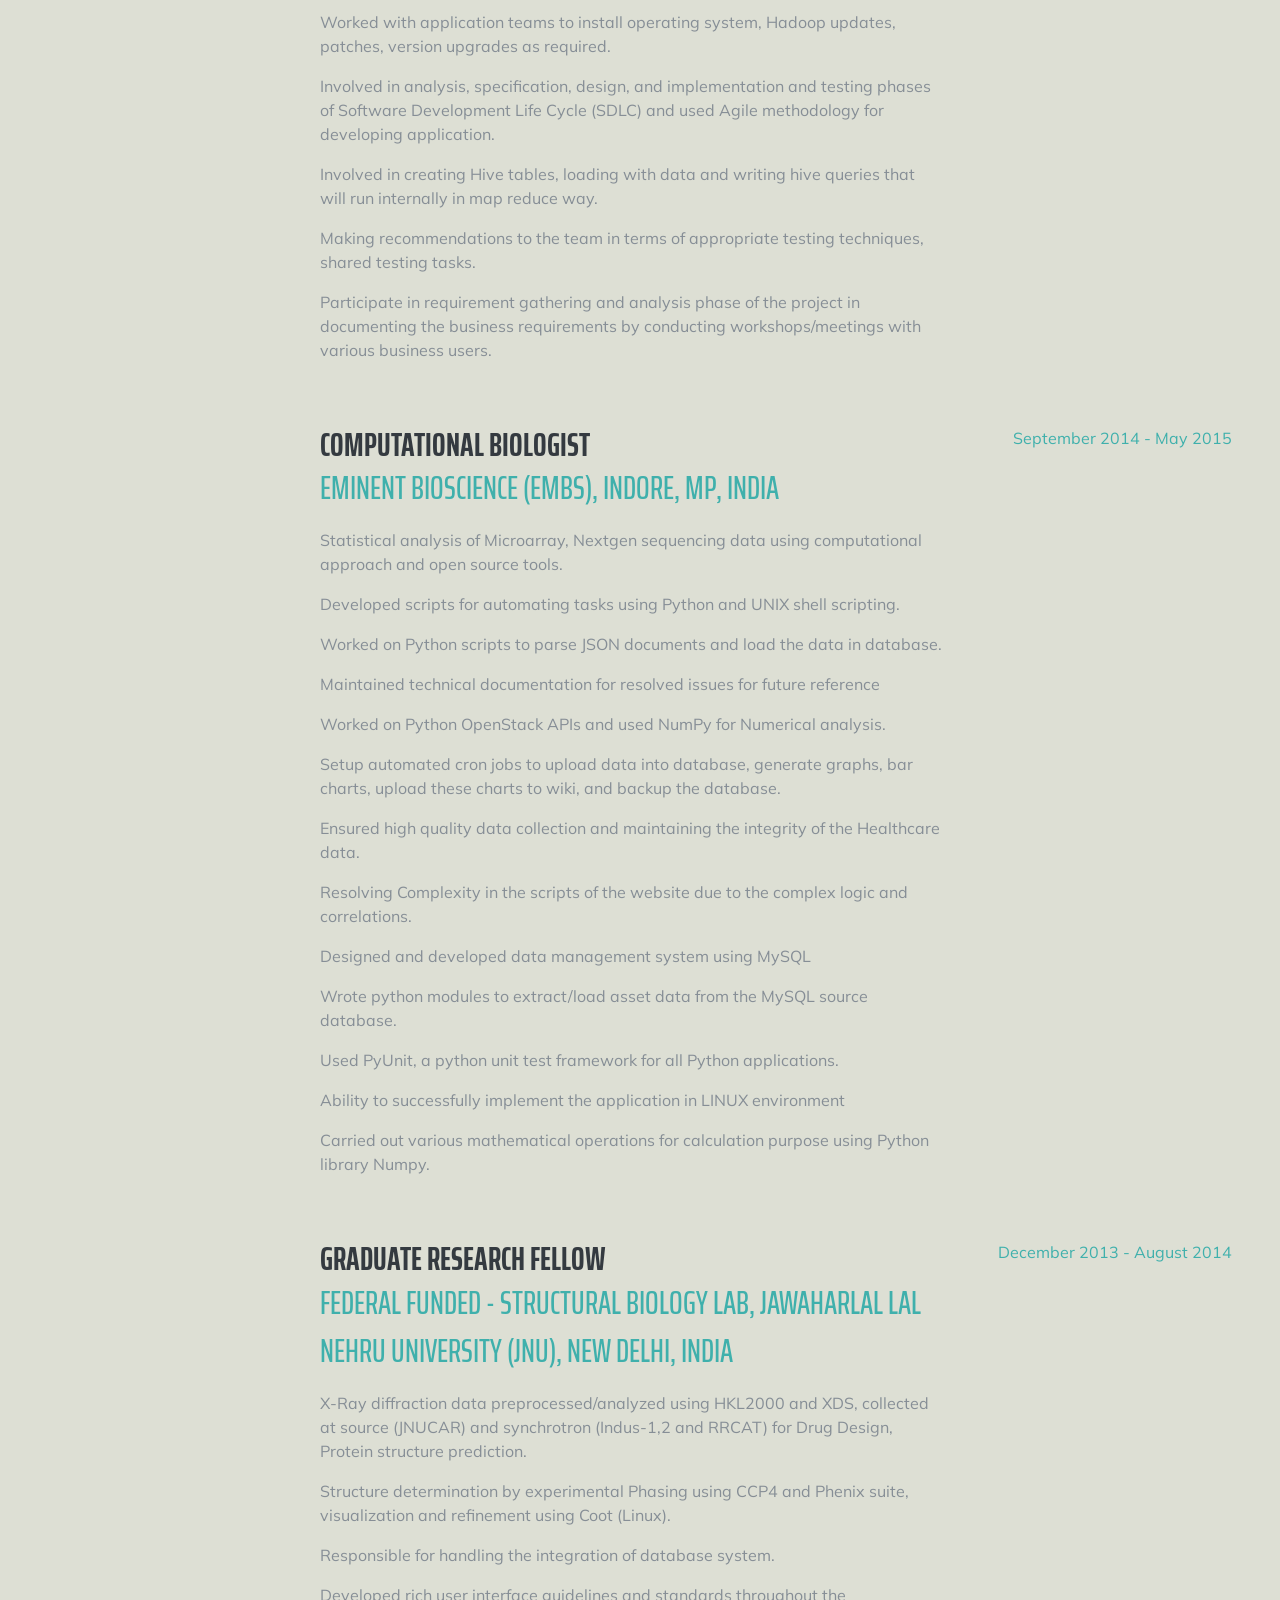
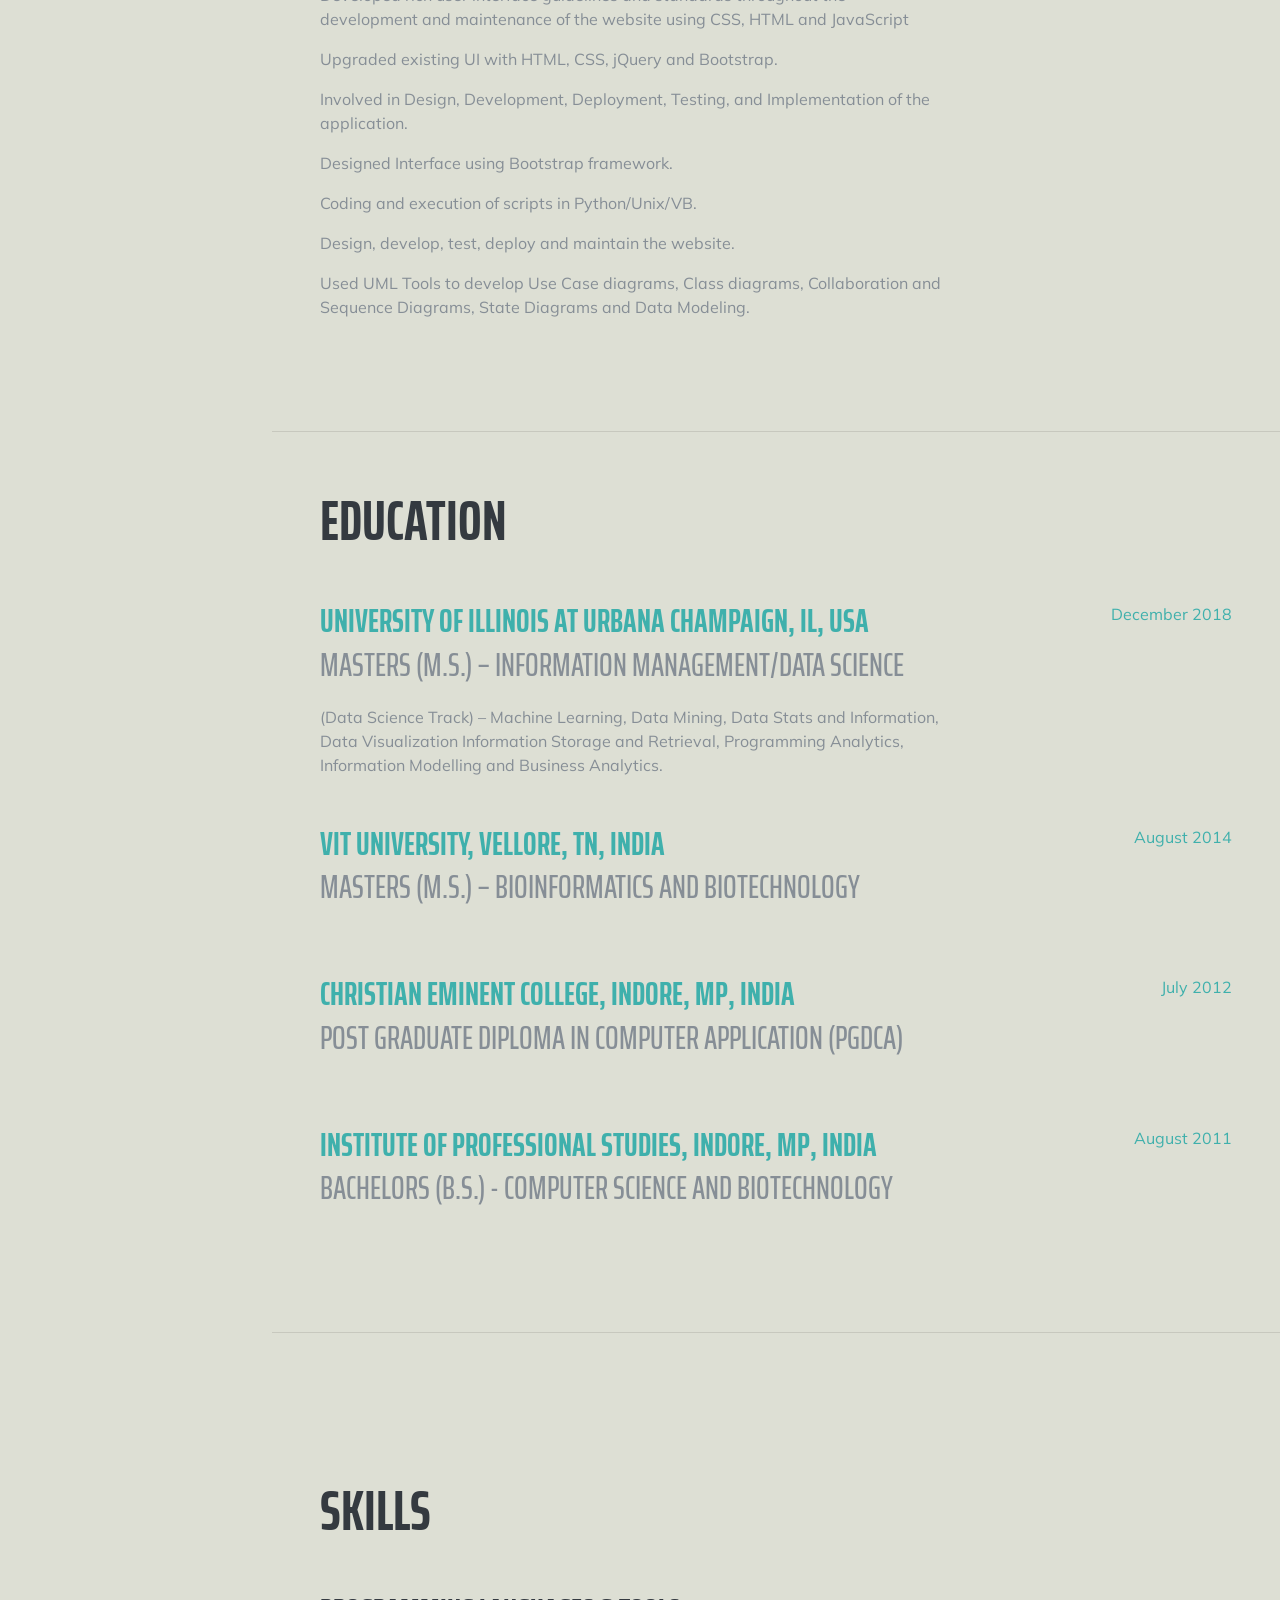
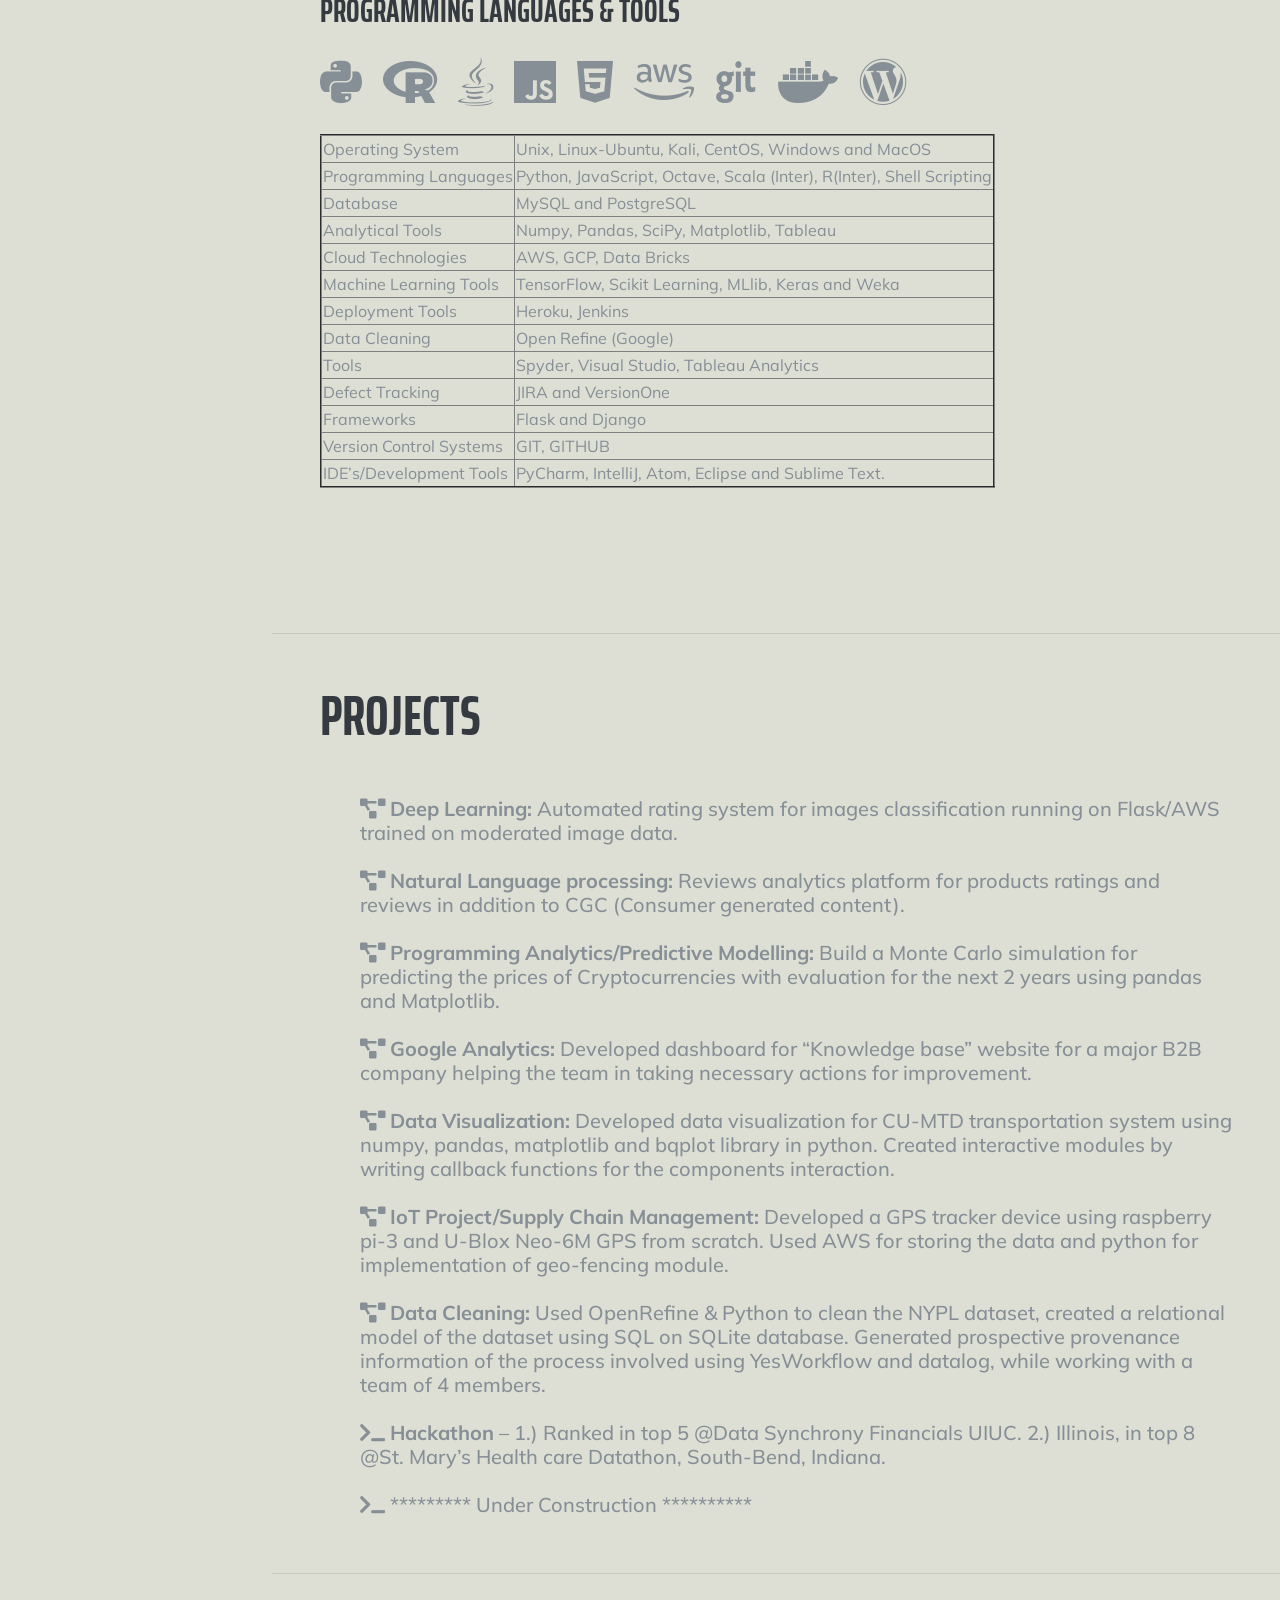
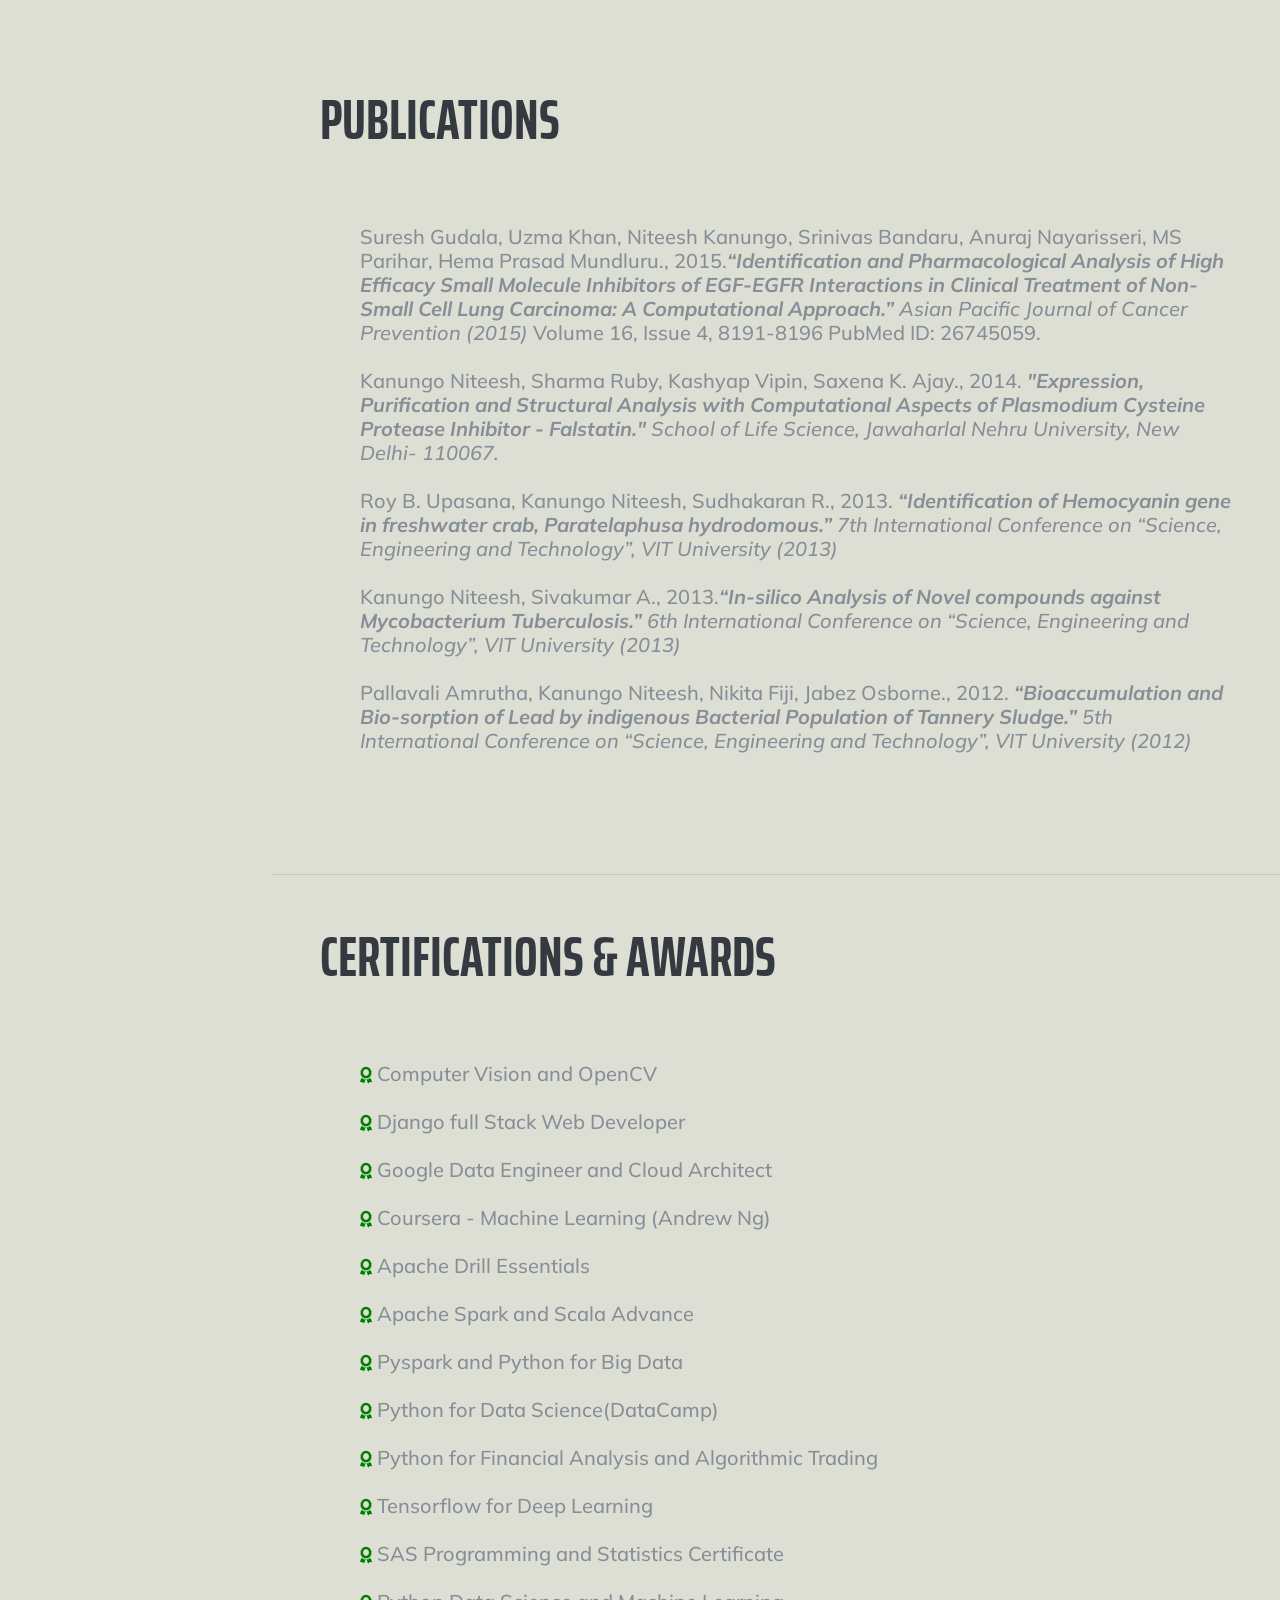
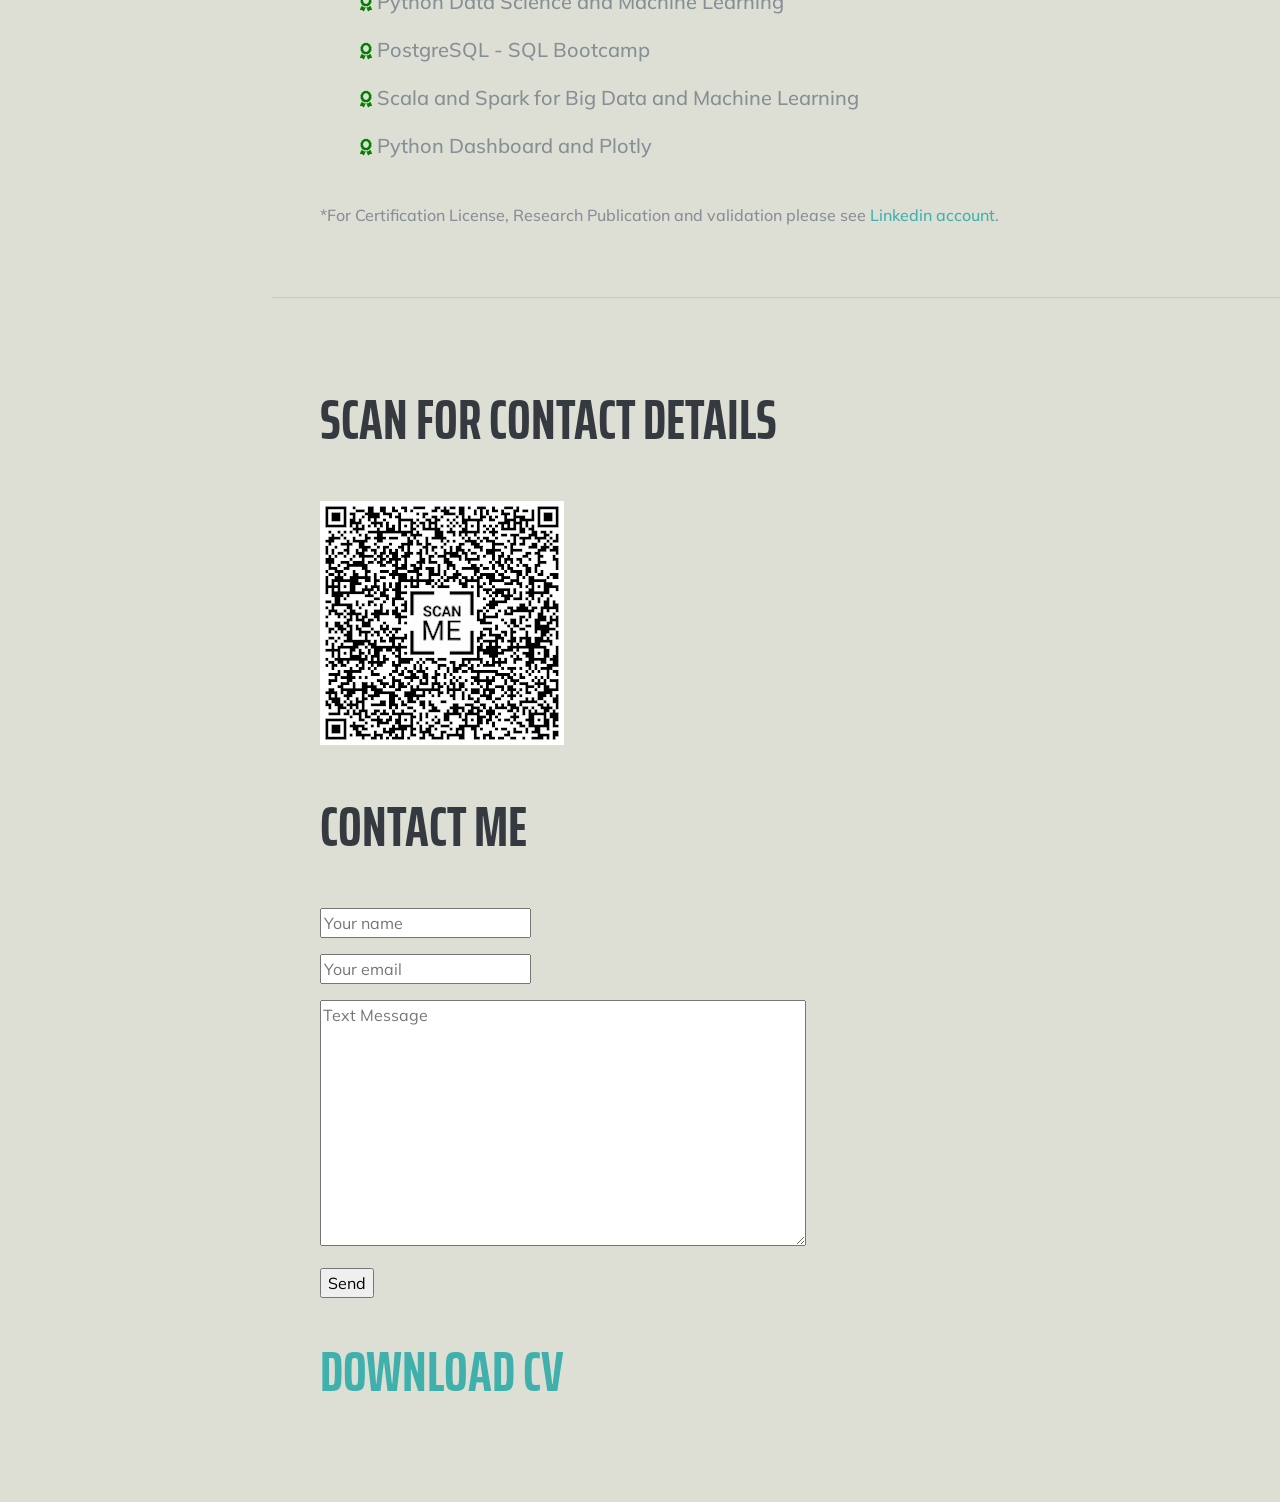
==== commit 9afb8514: "changes to BV" ====
--- a/index.html
+++ b/index.html
@@ -131,10 +131,8 @@
             <h3 class="mb-0">Data Scientist (Internship)</h3>
             <div class="subheading mb-3"><a href="https://www.bazaarvoice.com">Bazaarvoice, Austin, Texas, USA</a></div>
 
-            <p>Auto Moderation tool – Developed a Deep Learning (CNN) Model (82% acc.) using Keras, AWS Sagemaker for auto moderation of images, saving on replacement with manual Moderation up to $92-100k in a year.</p>
-            <p>Review Insights – Developed a script using NLTK, Flask-API running on AWS to get insights from thousands of reviews posted on client websites.</p>
-            <p>Developed a Deep Learning (CNN) Model (82% acc.) using Keras, AWS Sagemaker for auto moderation of images, saving on replacement with manual Moderation up to $92k-$100k in a year.</p>
-	        <p>Developed a script using NLTK, Flask-API running on AWS to get insights from thousands of reviews posted on client websites.</p>
+            <p>Developed Deep Learning (CNN) Model (82% acc.) using Keras, AWS Sagemaker for auto moderation of images, saving on replacement with manual Moderation up to $92k-$100k in a year.</p>
+	          <p>Developed a script using NLTK, Flask-API running on AWS to get insights from thousands of reviews posted on client websites.</p>
             <p>Re-written an R-script for review analysis to Python to already integrated solutions with in the network.</p>
             <p>Python automated scripting using Boto3 library for data quenching from AWS S3 buckets.</p>
             <p>Used Pandas and Matplotlib for Statistical Analysis of Salesforce data from Customer feedback.</p>
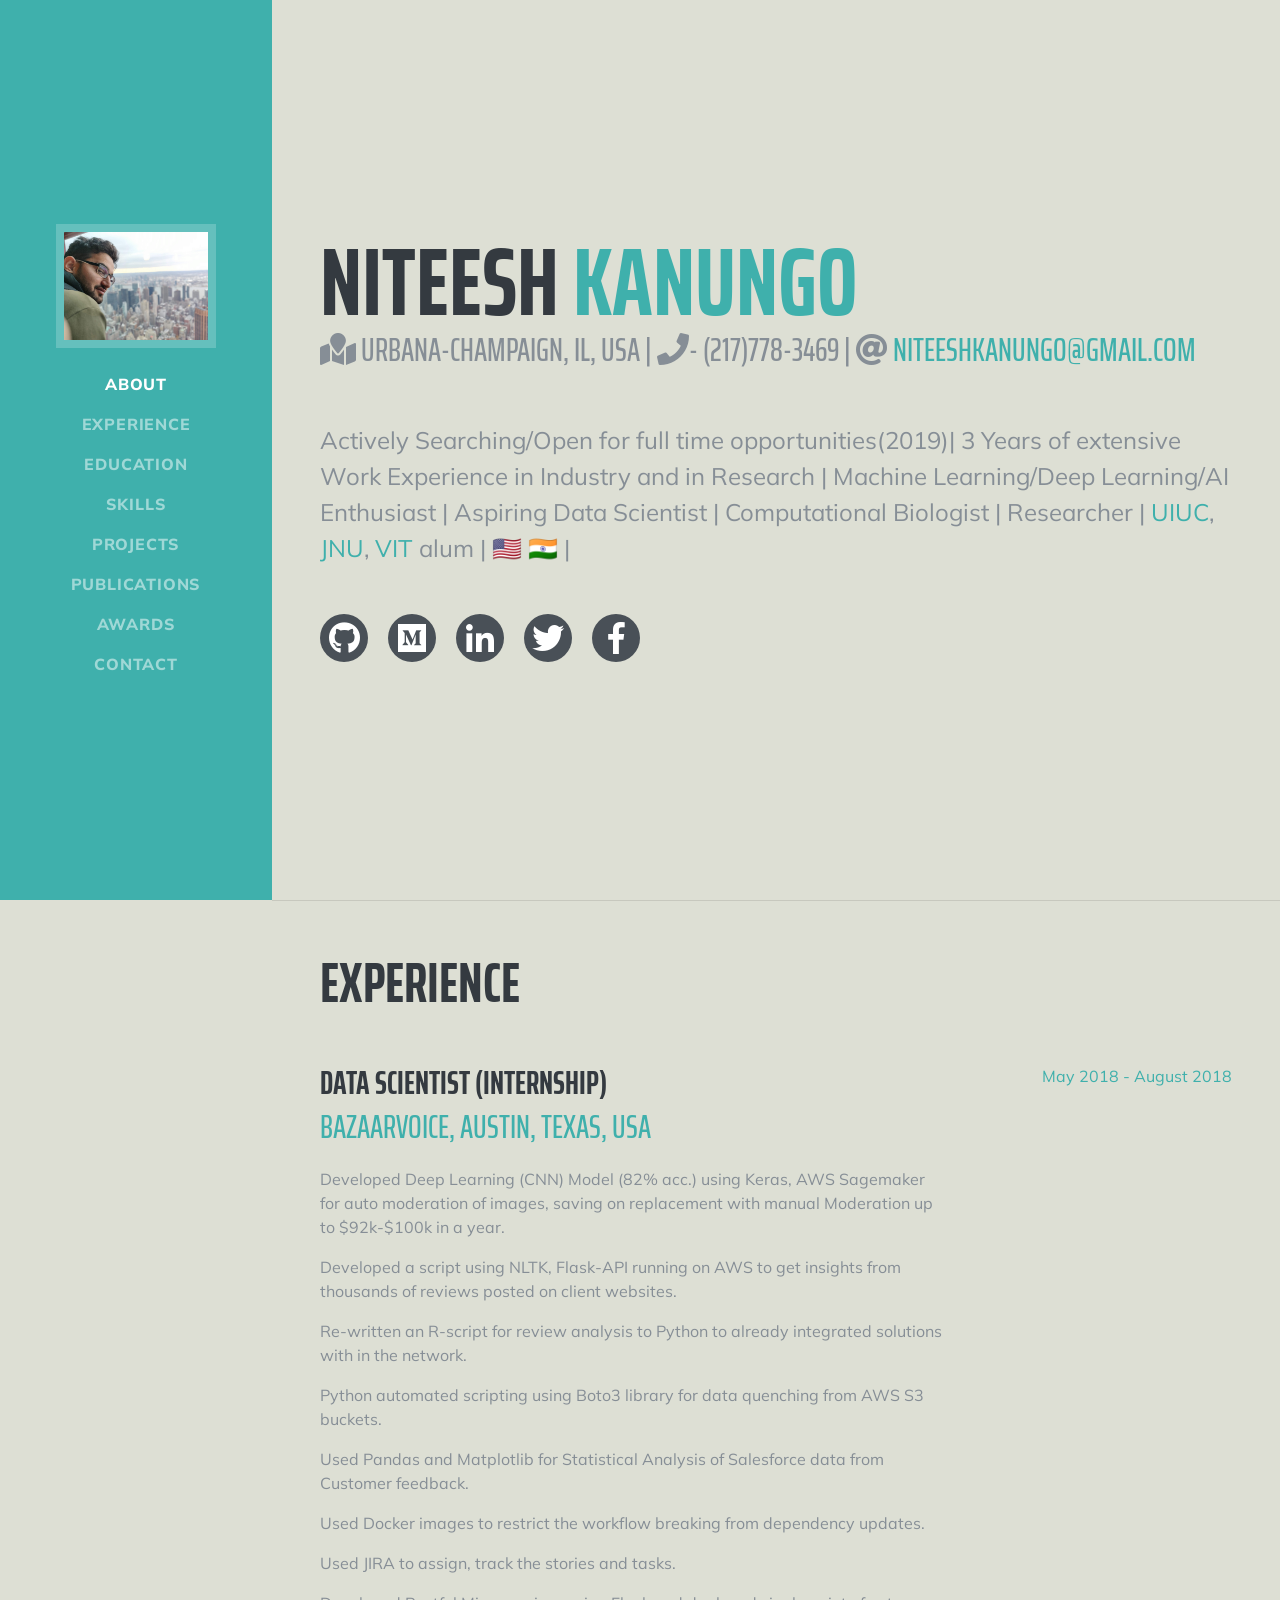
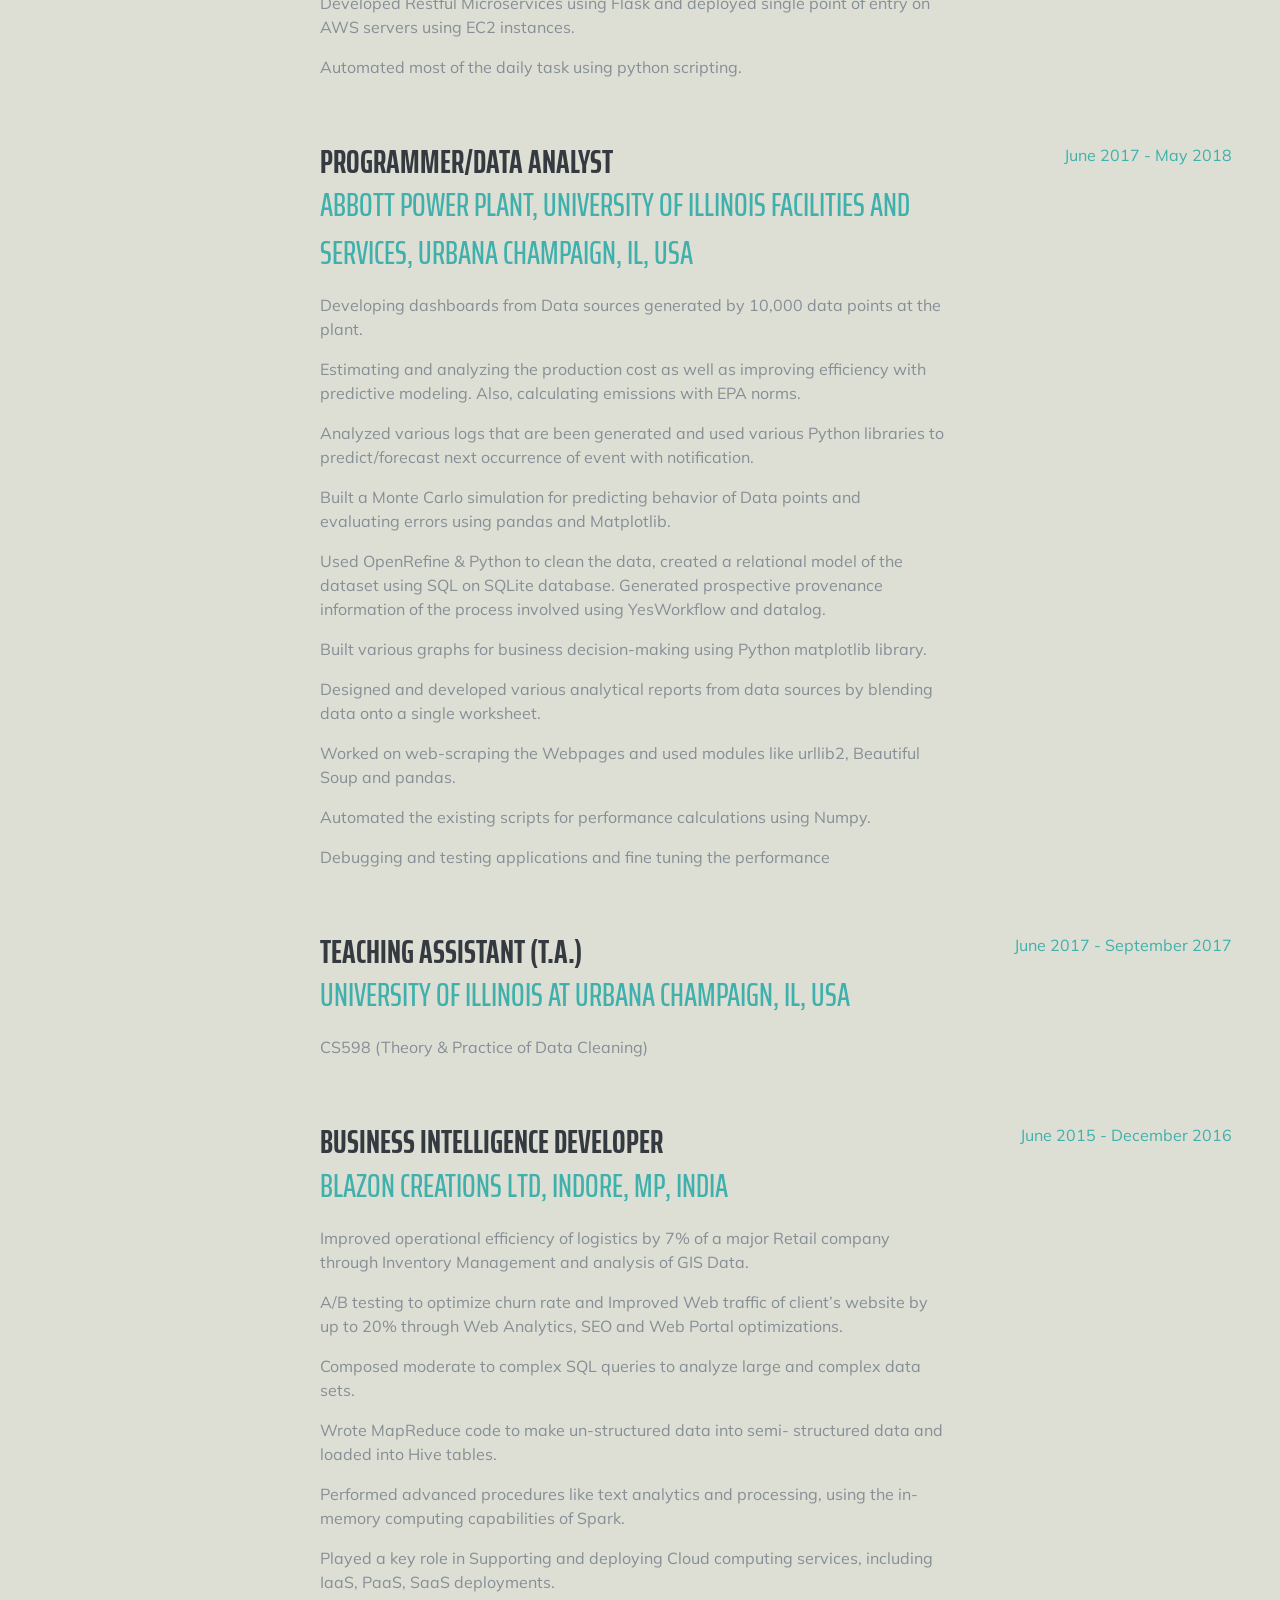
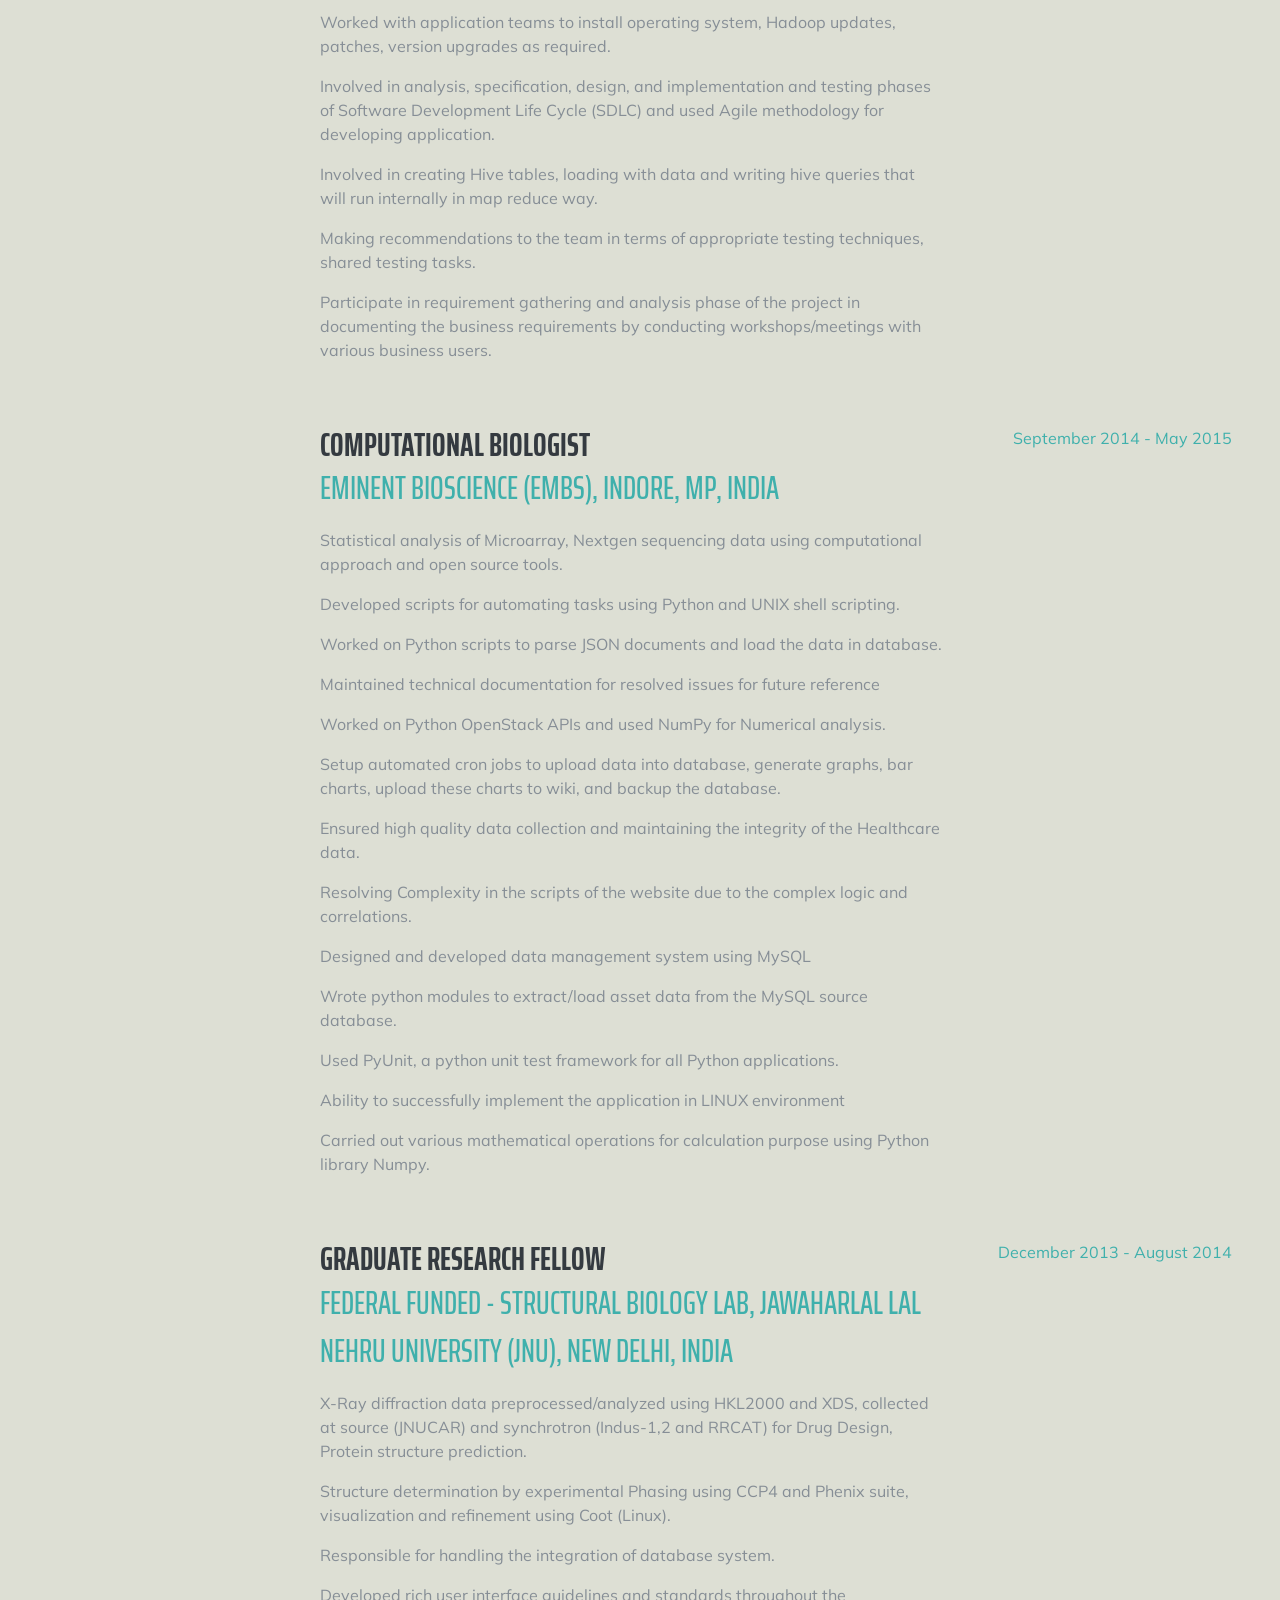
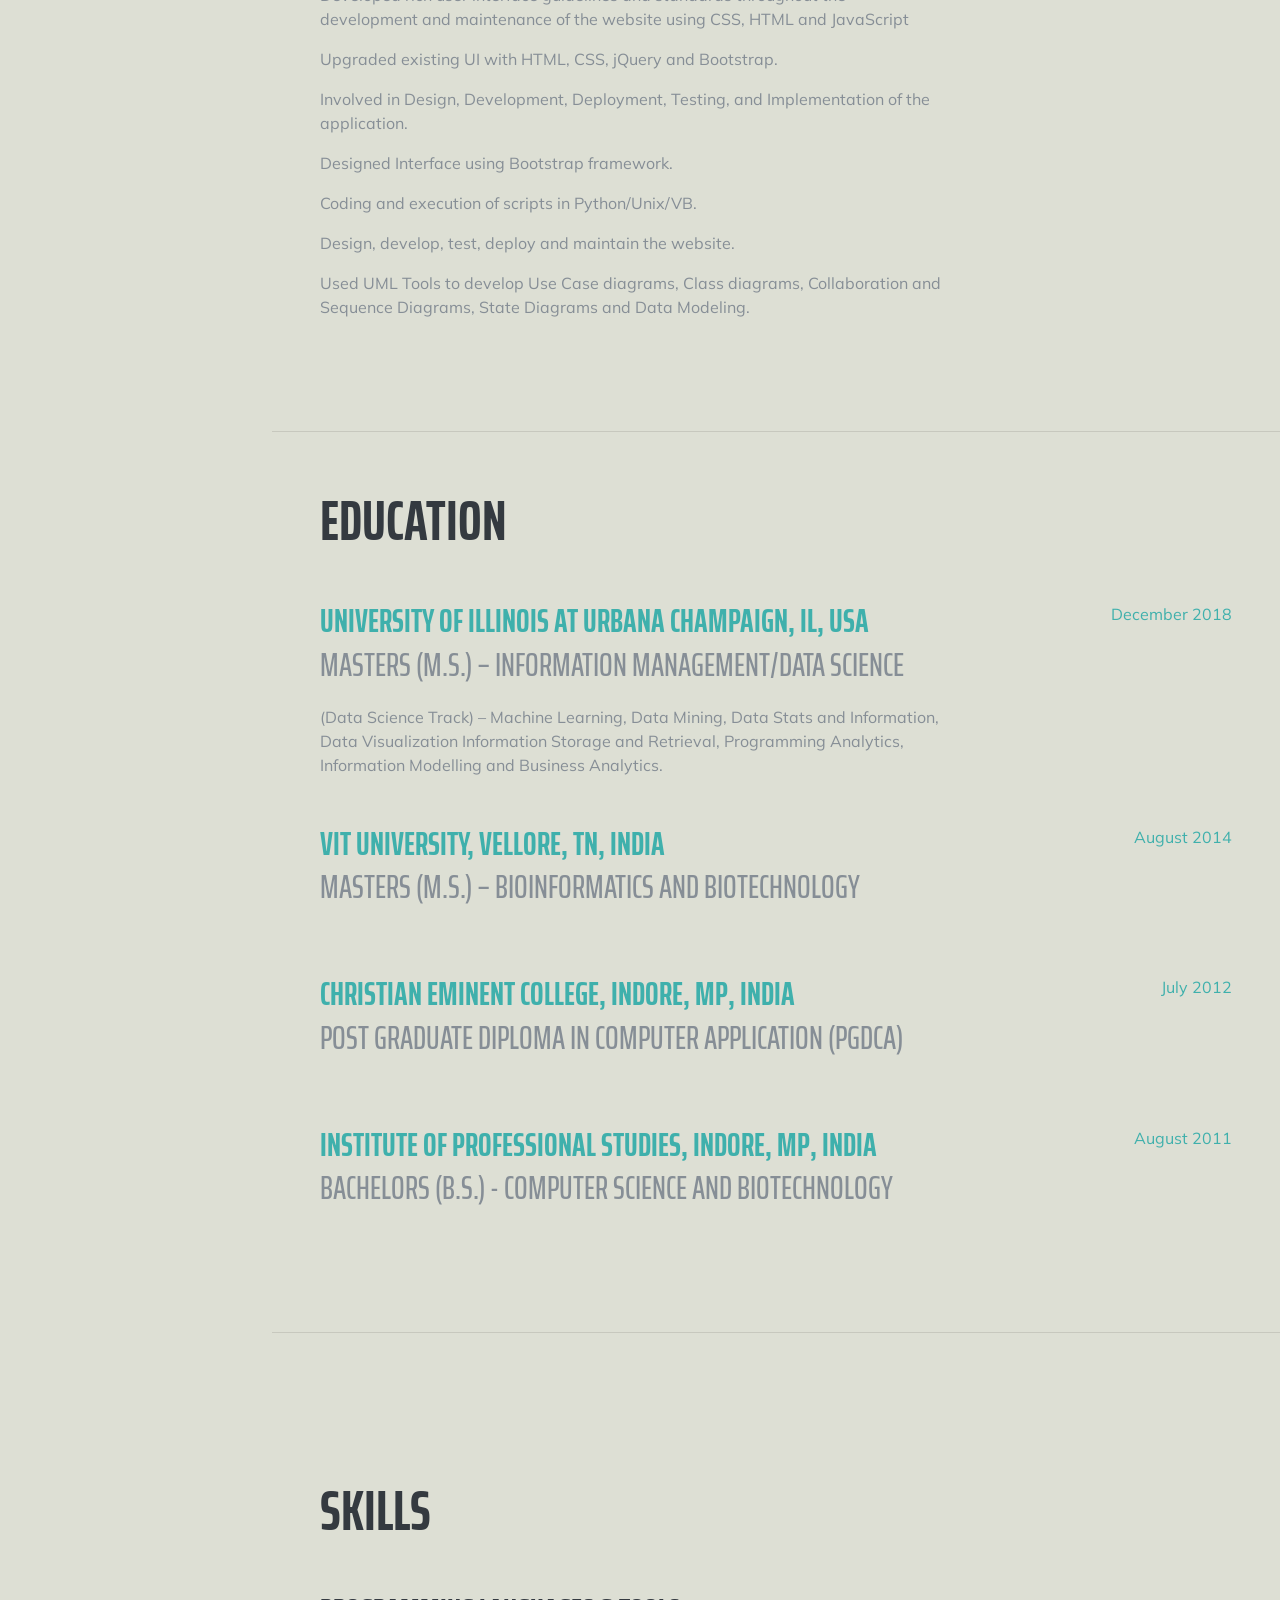
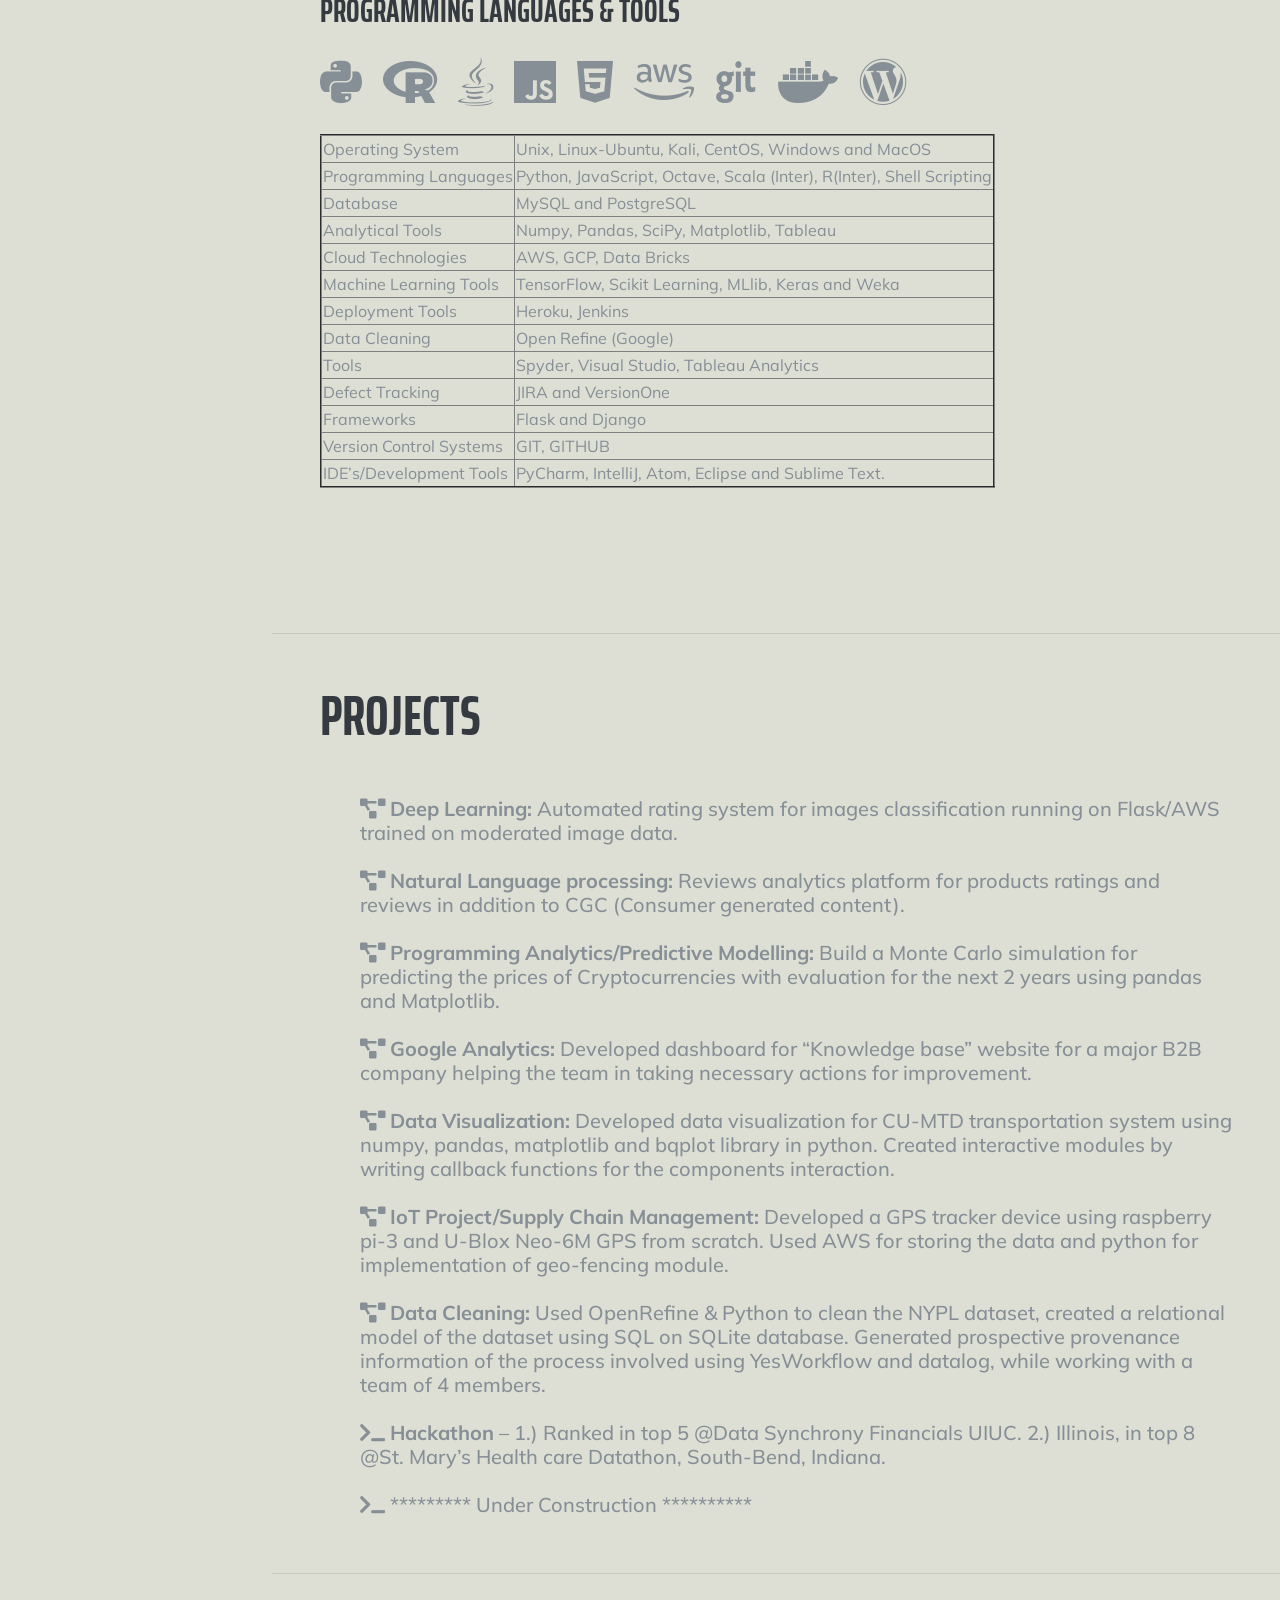
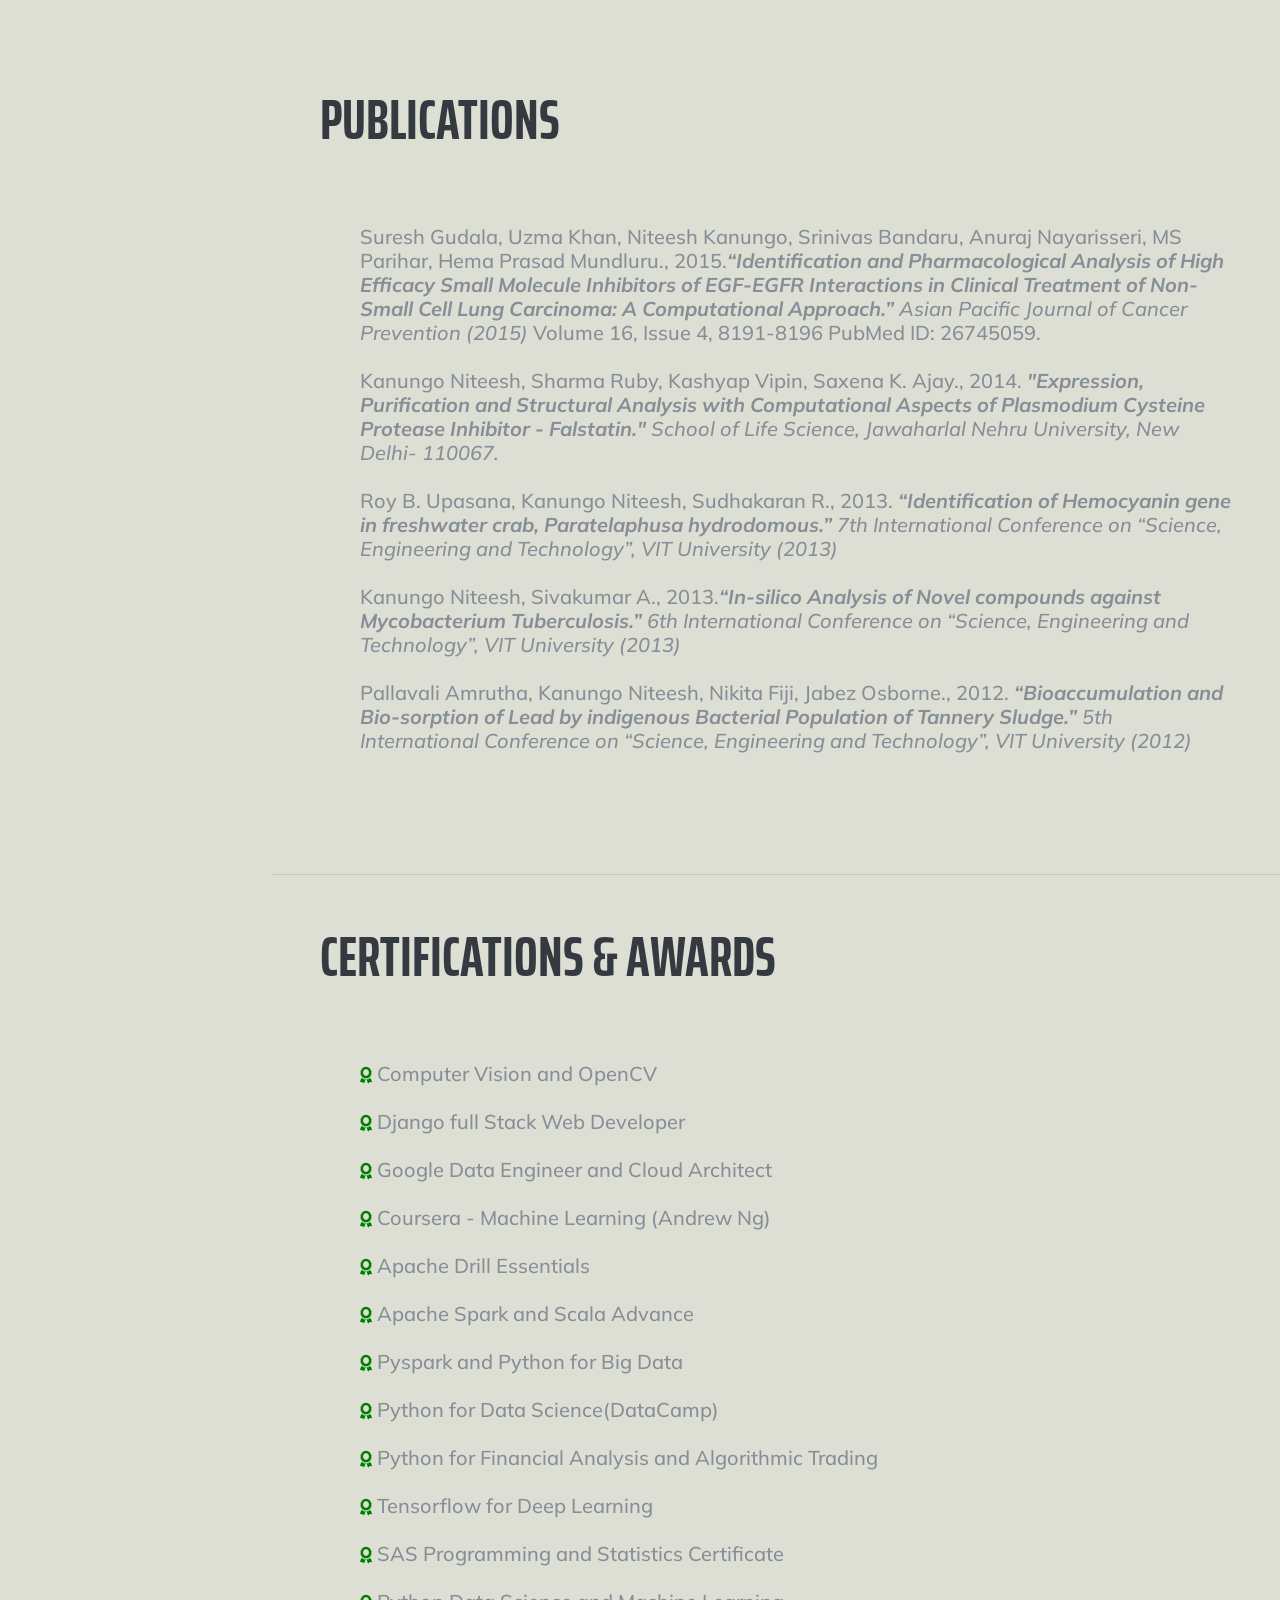
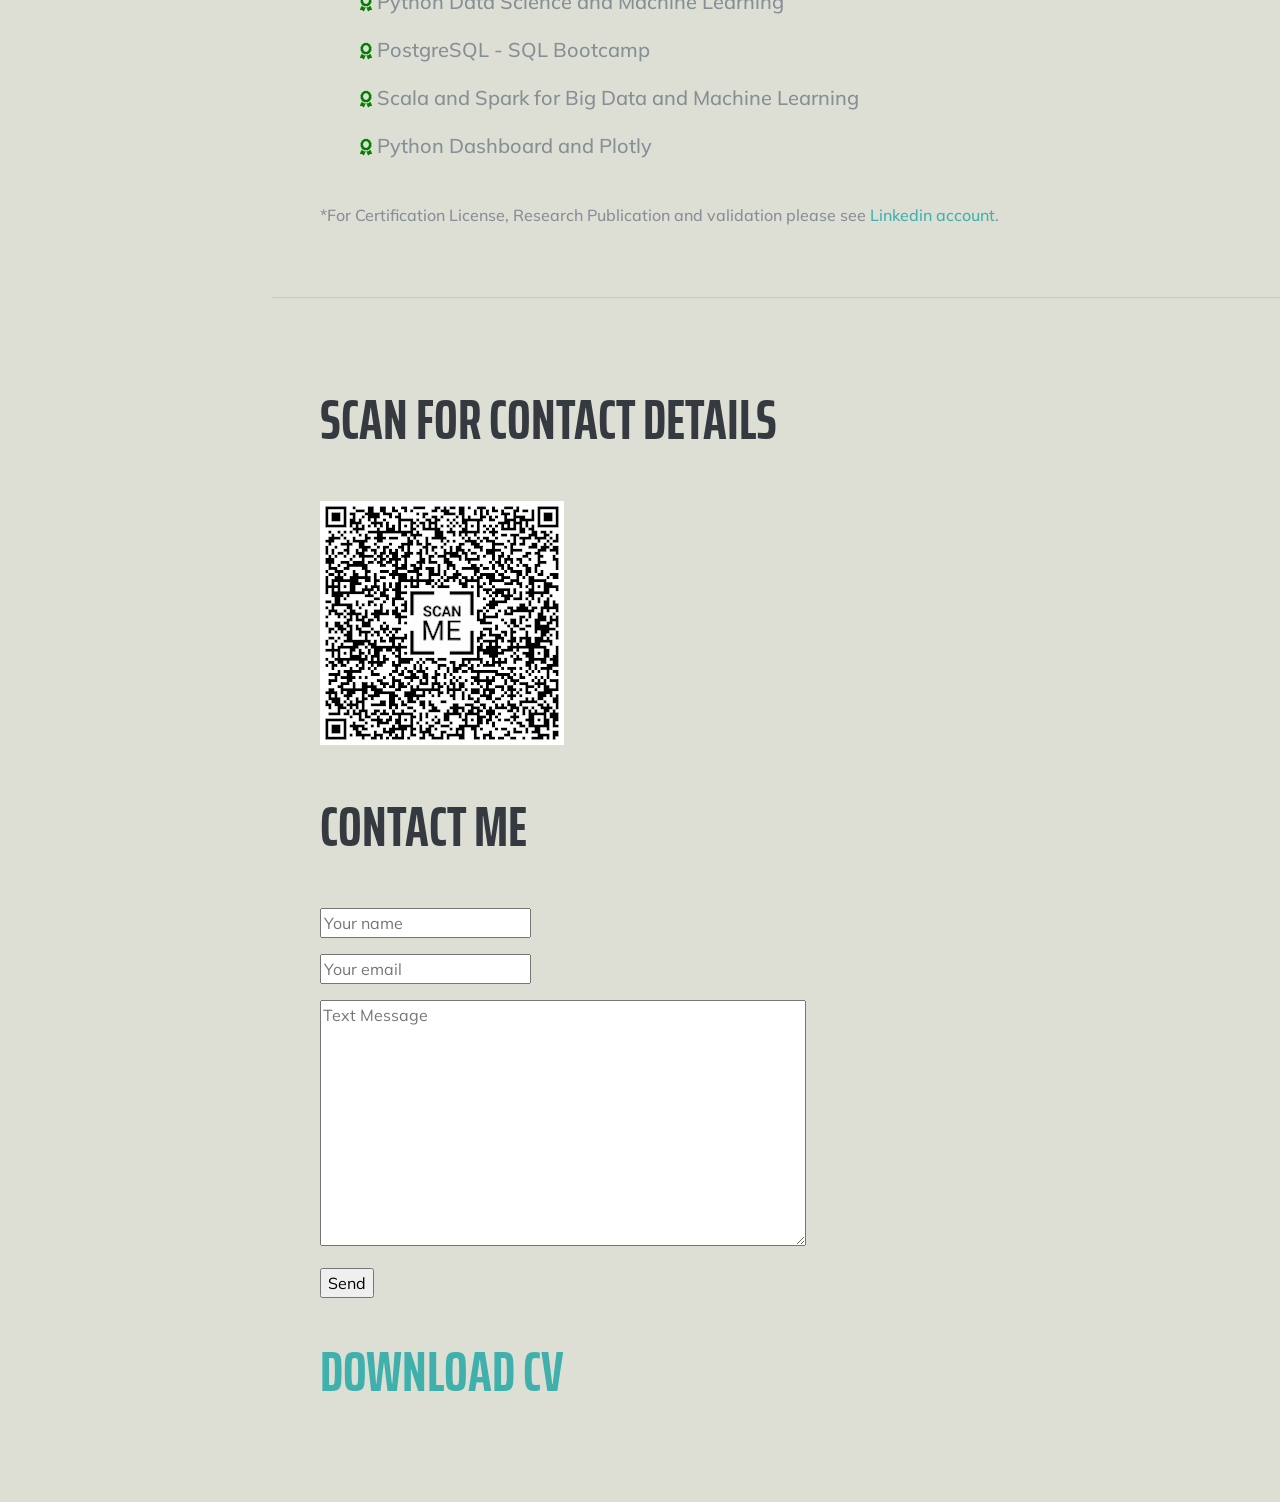
==== commit 3ac9f1e8: "changes to title" ====
--- a/index.html
+++ b/index.html
@@ -149,7 +149,7 @@
 
         <div class="resume-item d-flex flex-column flex-md-row mb-5">
           <div class="resume-content mr-auto">
-            <h3 class="mb-0">Data Analyst</h3>
+            <h3 class="mb-0">Programmer/Data Analyst</h3>
             <div class="subheading mb-3"> <a href="http://www.fs.illinois.edu"> Abbott Power Plant, University of Illinois Facilities and Services, Urbana Champaign, IL, USA</a></div>
             <p>Developing dashboards from Data sources generated by 10,000 data points at the plant. </p>
             <p>Estimating and analyzing the production cost as well as improving efficiency with predictive modeling. Also, calculating emissions with EPA norms.</p>
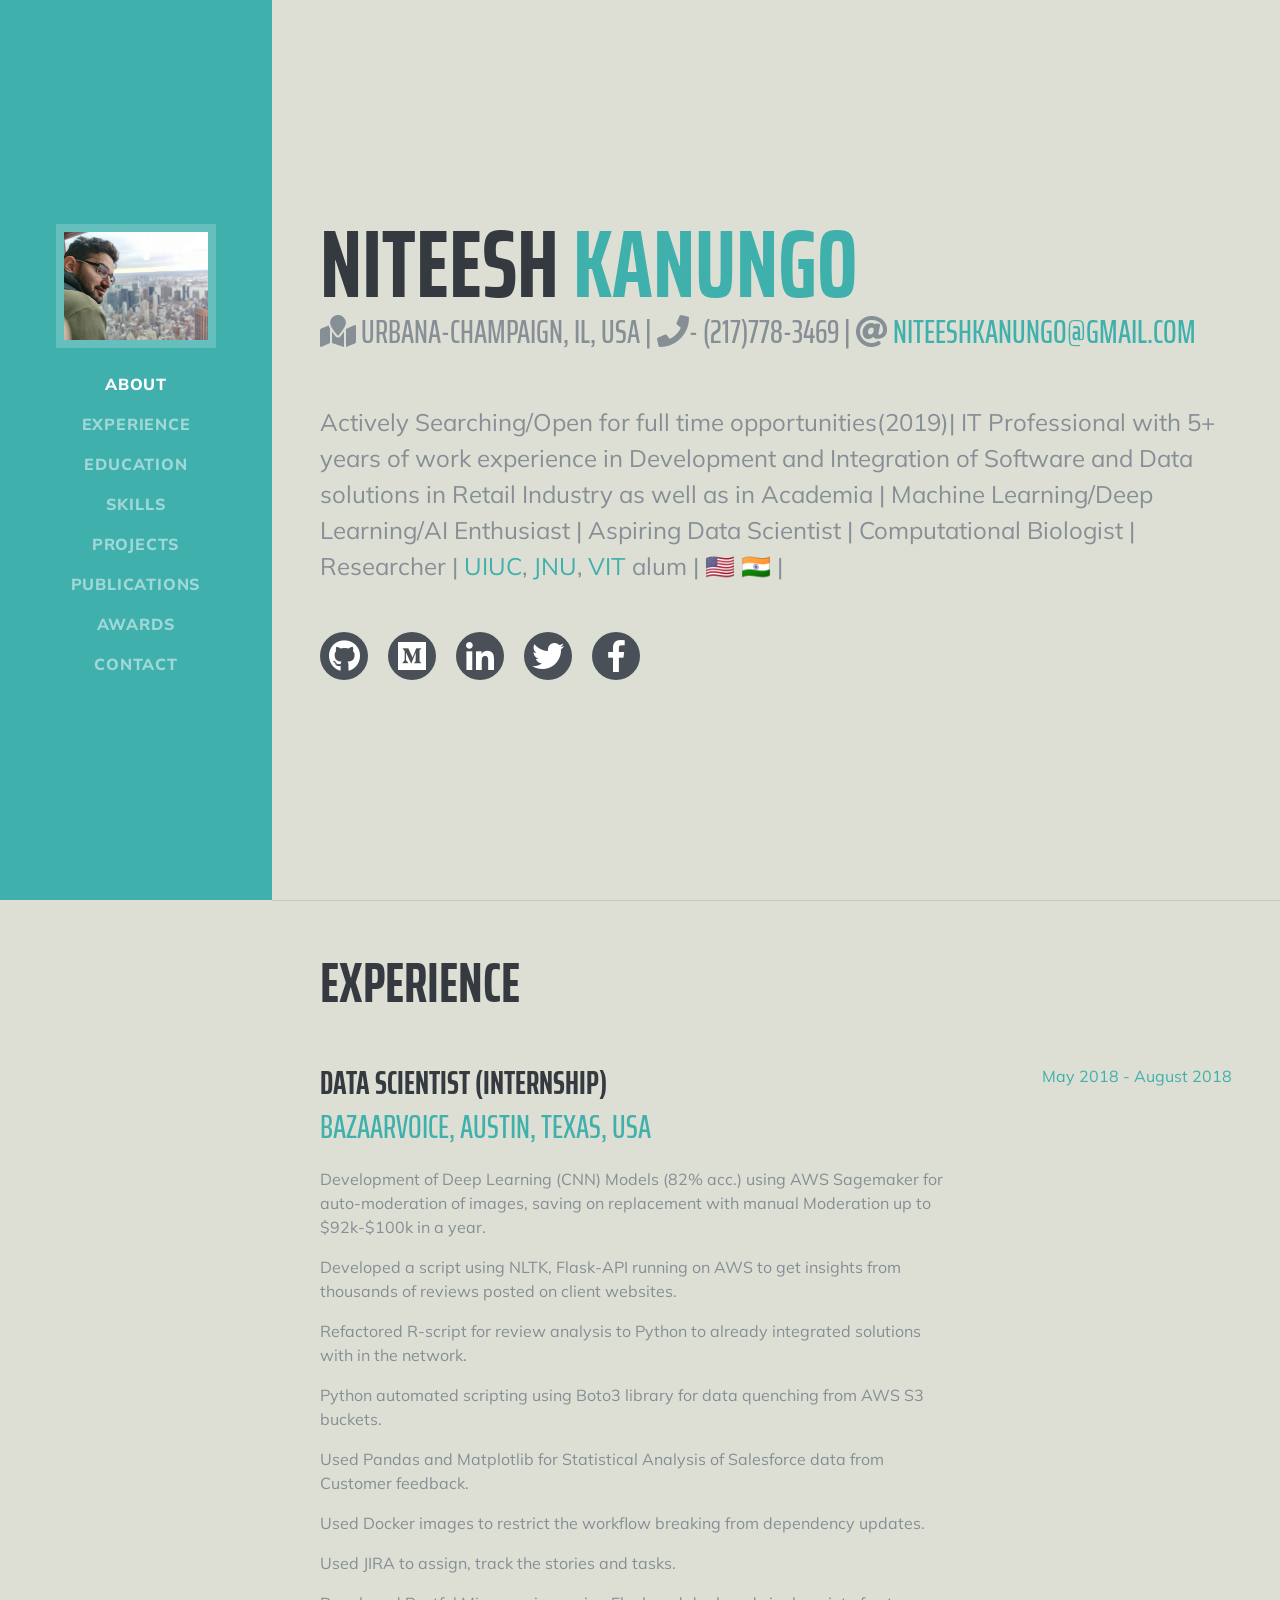
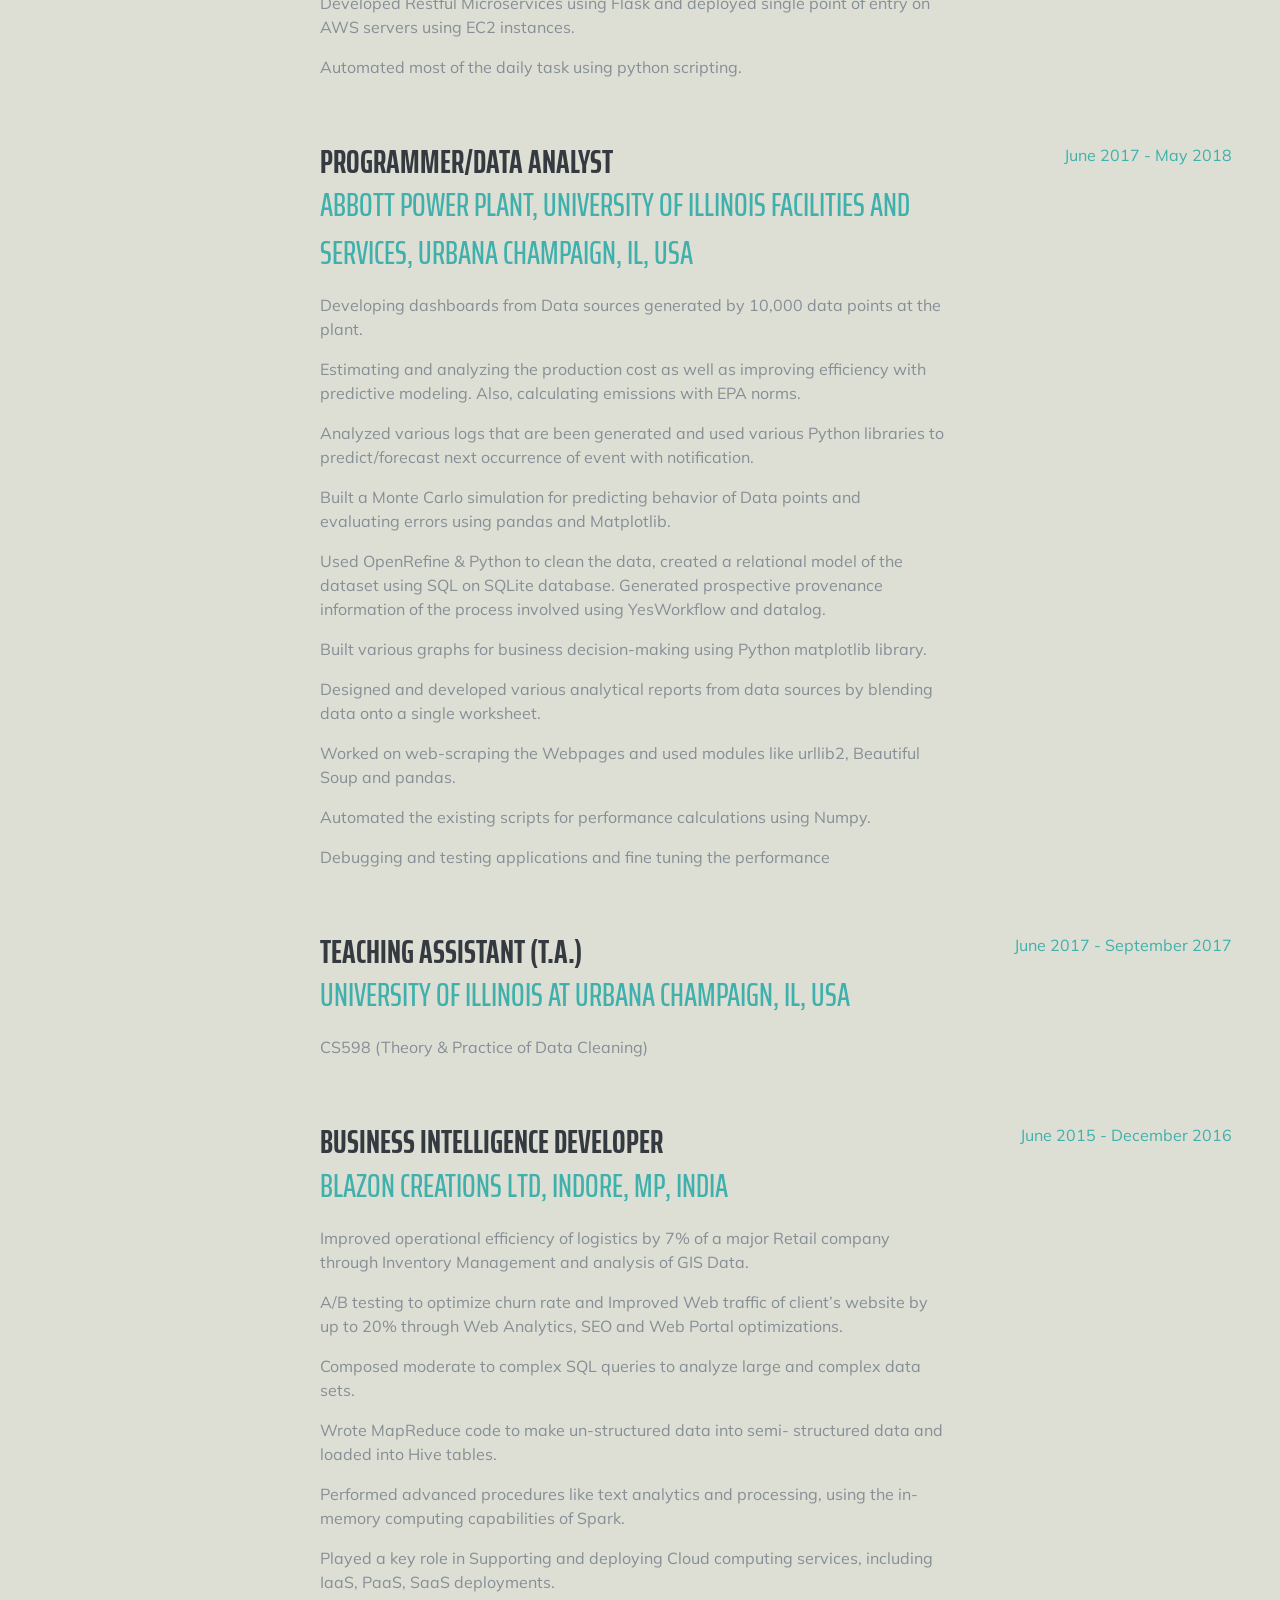
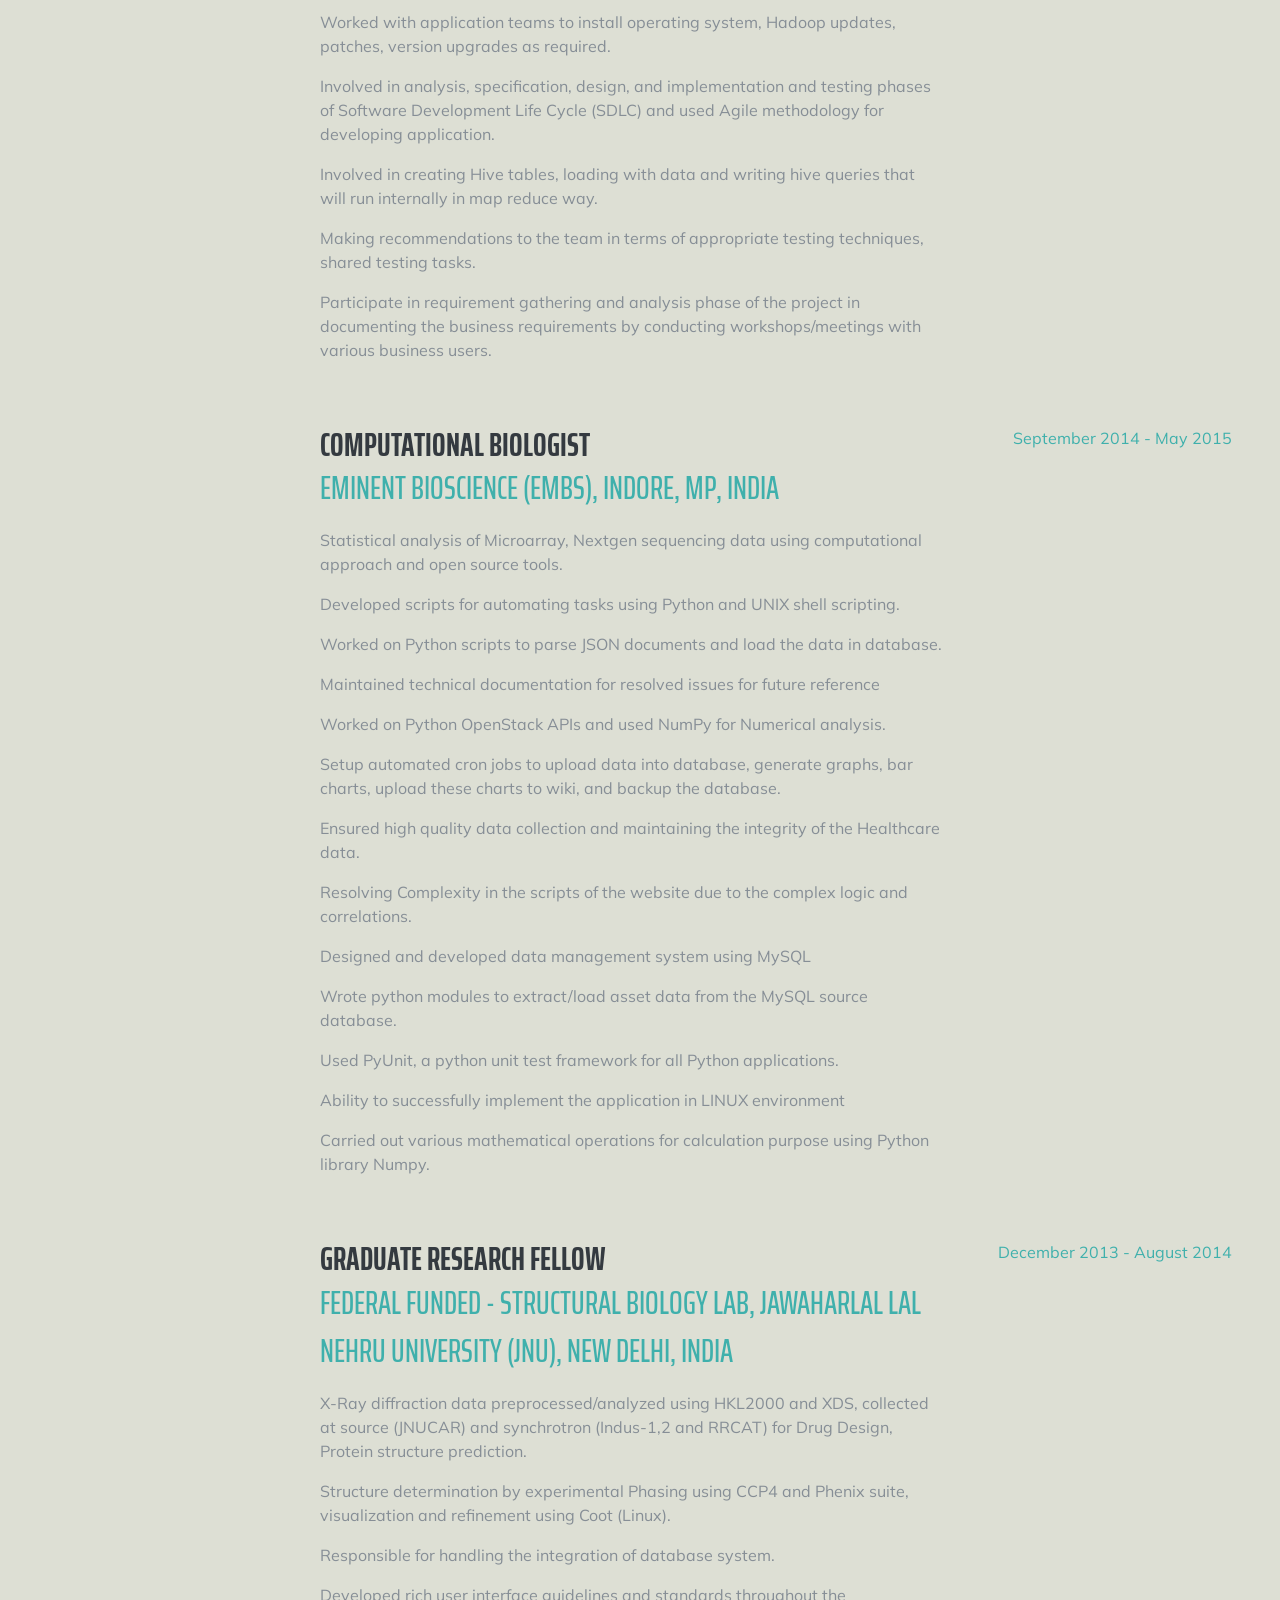
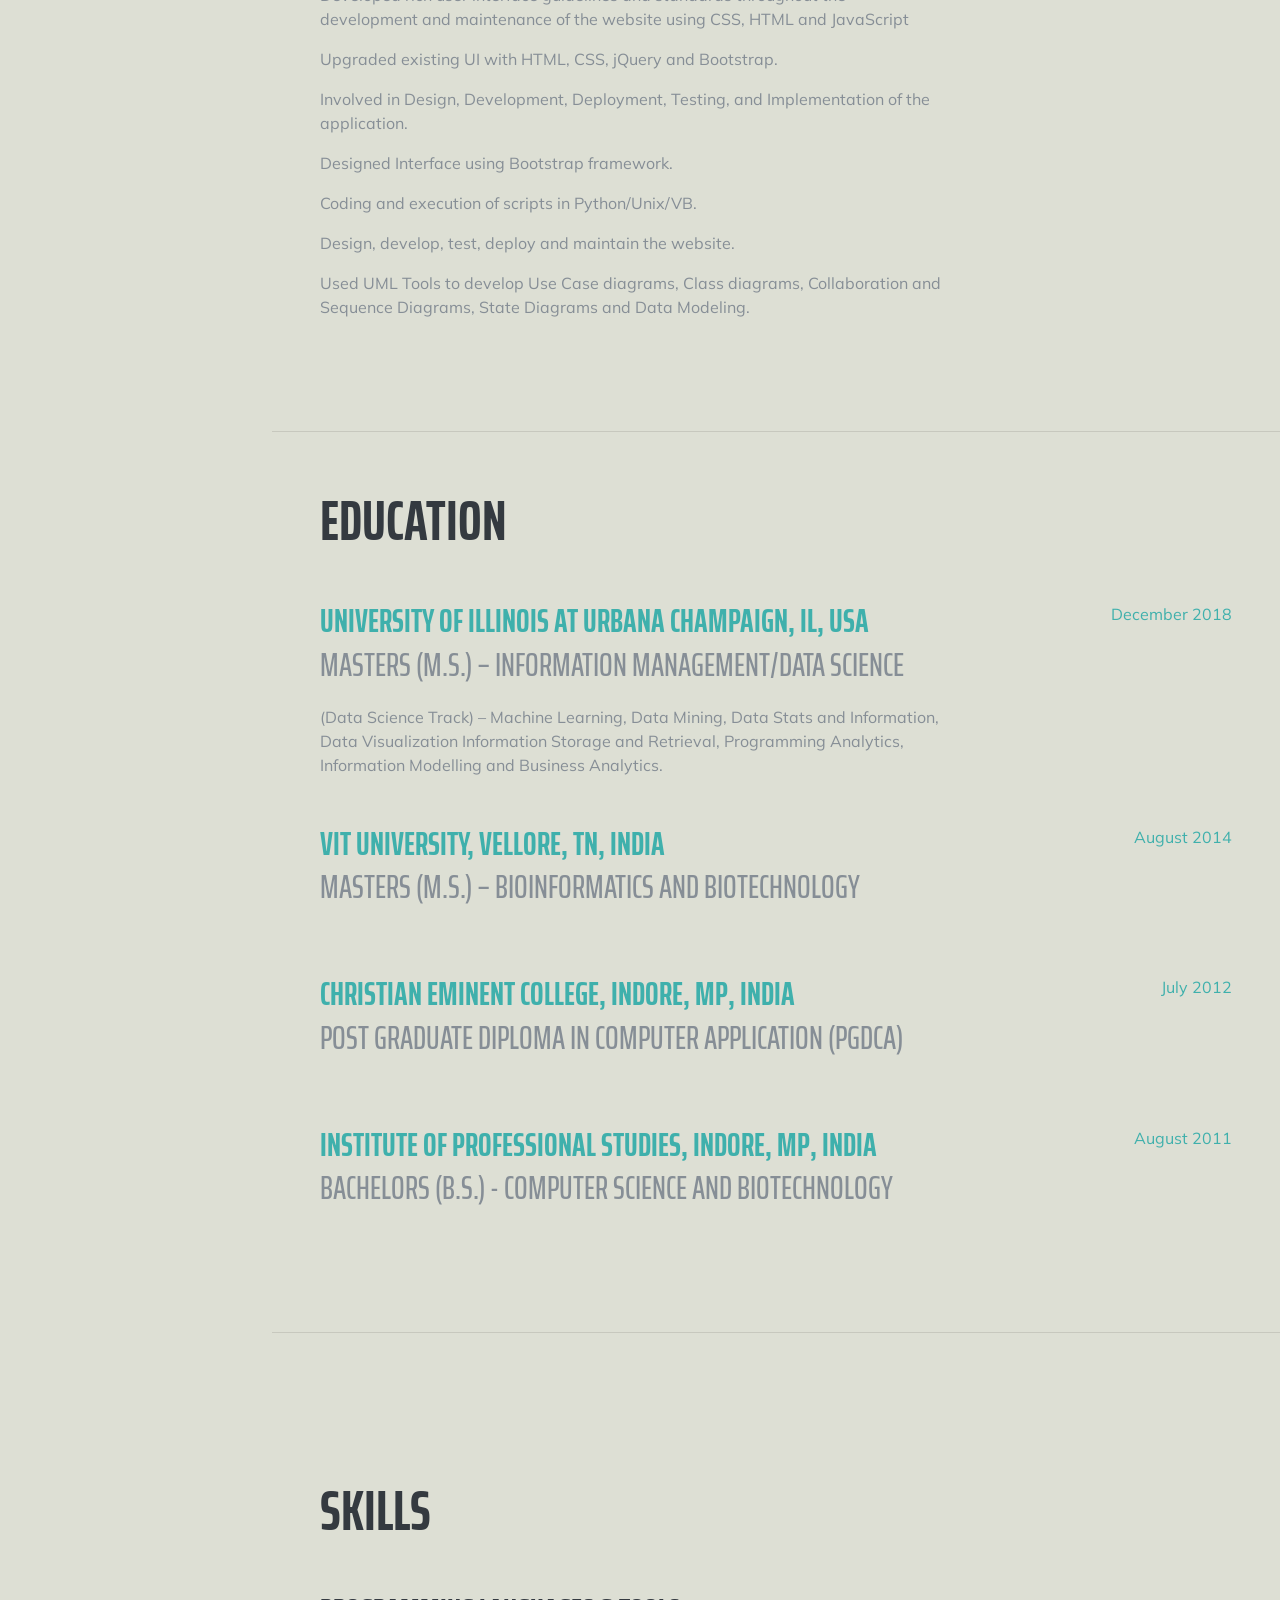
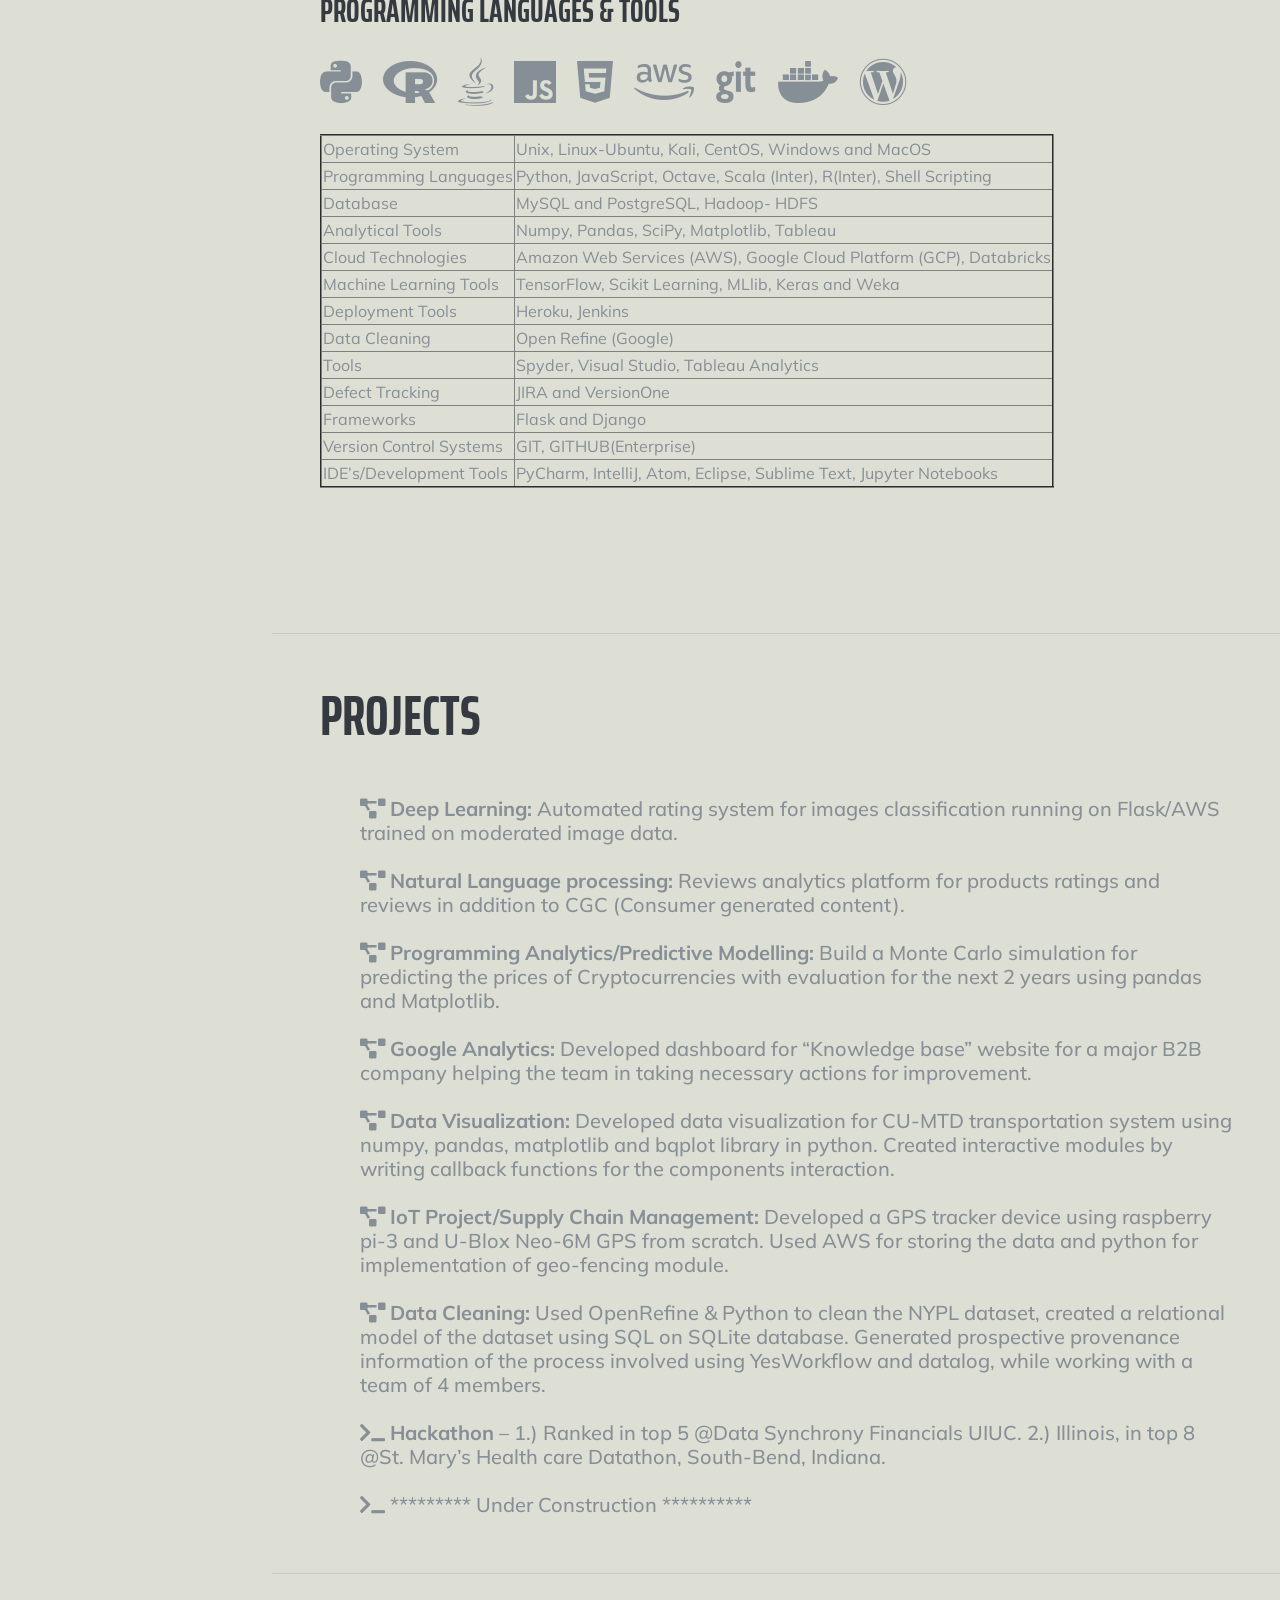
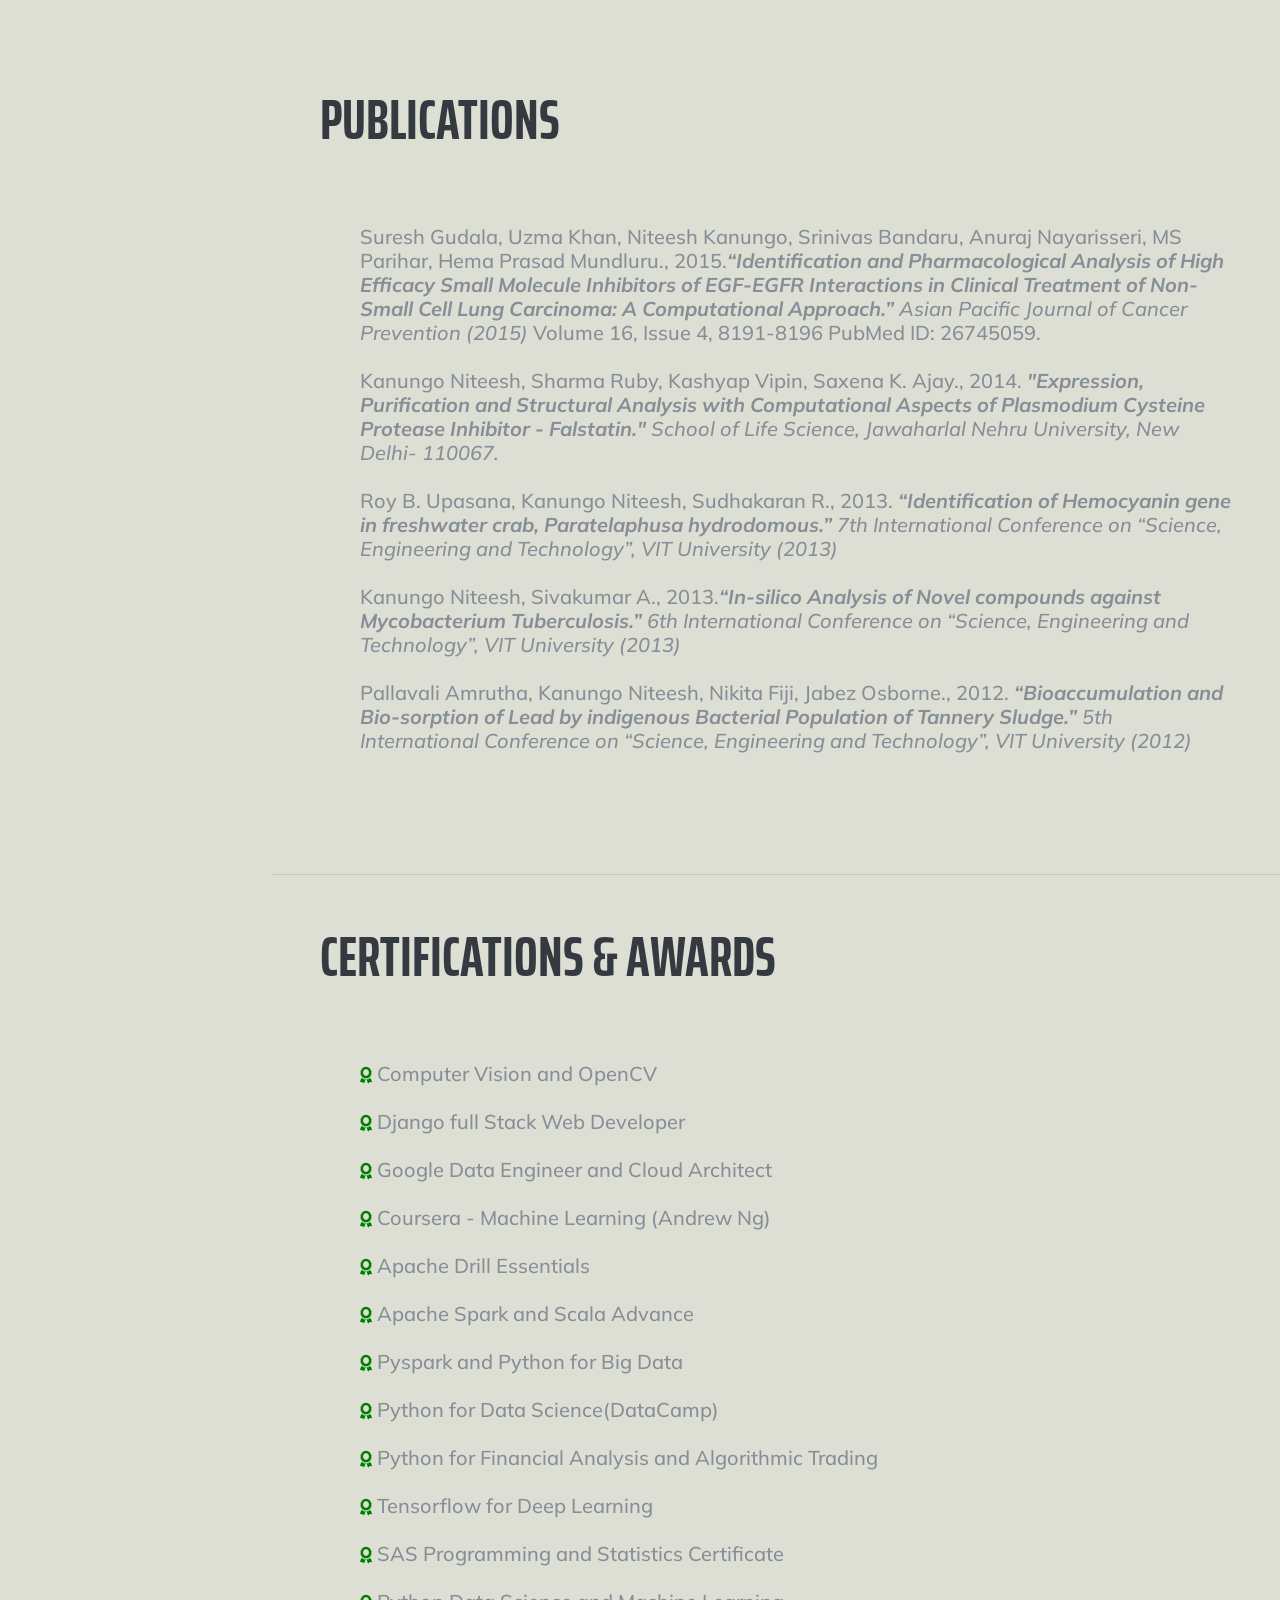
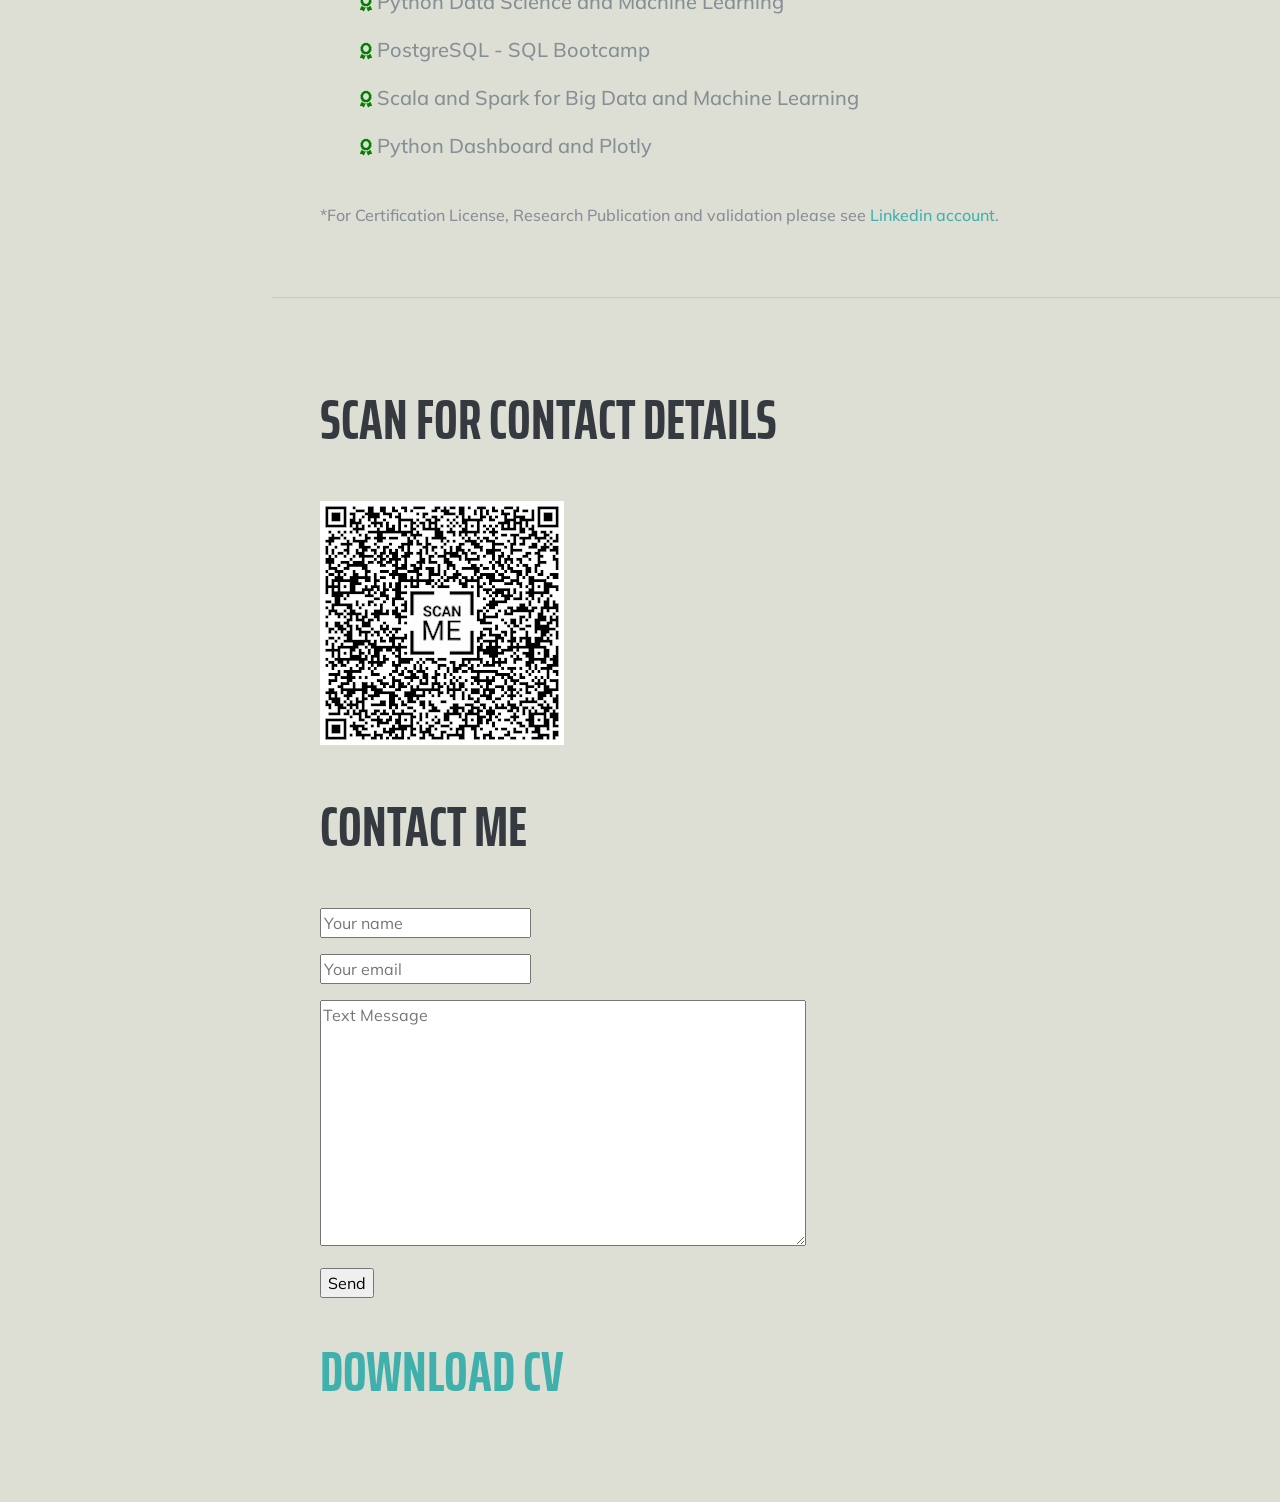
==== commit c9a7fb79: "changes to exp" ====
--- a/index.html
+++ b/index.html
@@ -92,7 +92,7 @@
           <i class="fas fa-at"></i> <a href="mailto:niteeshkanungo@gmail.com">niteeshkanungo@gmail.com</a>
         </div>
         <p class="lead mb-5">
-          Actively Searching/Open for full time opportunities(2019)| 3 Years of extensive Work Experience in Industry and in Research | Machine Learning/Deep Learning/AI Enthusiast | Aspiring Data Scientist | Computational Biologist | Researcher |
+          Actively Searching/Open for full time opportunities(2019)| IT Professional with 5+ years of work experience in Development and Integration of Software and Data solutions in Retail Industry as well as in Academia | Machine Learning/Deep Learning/AI Enthusiast | Aspiring Data Scientist | Computational Biologist | Researcher |
           <a href="https://illinois.edu.com">UIUC</a>, <a href="https://www.jnu.ac.in">JNU</a>, <a href="http://www.vit.ac.in">VIT</a> alum | 🇺🇸 🇮🇳 |
         </p>
 
@@ -131,9 +131,9 @@
             <h3 class="mb-0">Data Scientist (Internship)</h3>
             <div class="subheading mb-3"><a href="https://www.bazaarvoice.com">Bazaarvoice, Austin, Texas, USA</a></div>
 
-            <p>Developed Deep Learning (CNN) Model (82% acc.) using Keras, AWS Sagemaker for auto moderation of images, saving on replacement with manual Moderation up to $92k-$100k in a year.</p>
+            <p>Development of Deep Learning (CNN) Models (82% acc.) using AWS Sagemaker for auto-moderation of images, saving on replacement with manual Moderation up to $92k-$100k in a year.</p>
 	          <p>Developed a script using NLTK, Flask-API running on AWS to get insights from thousands of reviews posted on client websites.</p>
-            <p>Re-written an R-script for review analysis to Python to already integrated solutions with in the network.</p>
+            <p>Refactored R-script for review analysis to Python to already integrated solutions with in the network.</p>
             <p>Python automated scripting using Boto3 library for data quenching from AWS S3 buckets.</p>
             <p>Used Pandas and Matplotlib for Statistical Analysis of Salesforce data from Customer feedback.</p>
             <p>Used Docker images to restrict the workflow breaking from dependency updates.</p>
@@ -356,7 +356,7 @@
   </tr>
   <tr>
     <td>Database</td>
-    <td>MySQL and PostgreSQL</td>
+    <td>MySQL and PostgreSQL, Hadoop- HDFS</td>
   </tr>
   <tr>
     <td>Analytical Tools</td>
@@ -364,7 +364,7 @@
   </tr>
     <tr>
     <td>Cloud Technologies</td>
-    <td>AWS, GCP, Data Bricks</td>
+    <td>Amazon Web Services (AWS), Google Cloud Platform (GCP), Databricks</td>
   </tr>
     <tr>
     <td>Machine Learning Tools</td>
@@ -392,11 +392,11 @@
   </tr>
     <tr>
     <td>Version Control Systems</td>
-    <td>GIT, GITHUB </td>
+    <td>GIT, GITHUB(Enterprise)</td>
   </tr>
       <tr>
     <td>IDE’s/Development Tools</td>
-    <td>PyCharm, IntelliJ, Atom, Eclipse and Sublime Text. </td>
+    <td>PyCharm, IntelliJ, Atom, Eclipse, Sublime Text, Jupyter Notebooks</td>
   </tr>
 </table>
 
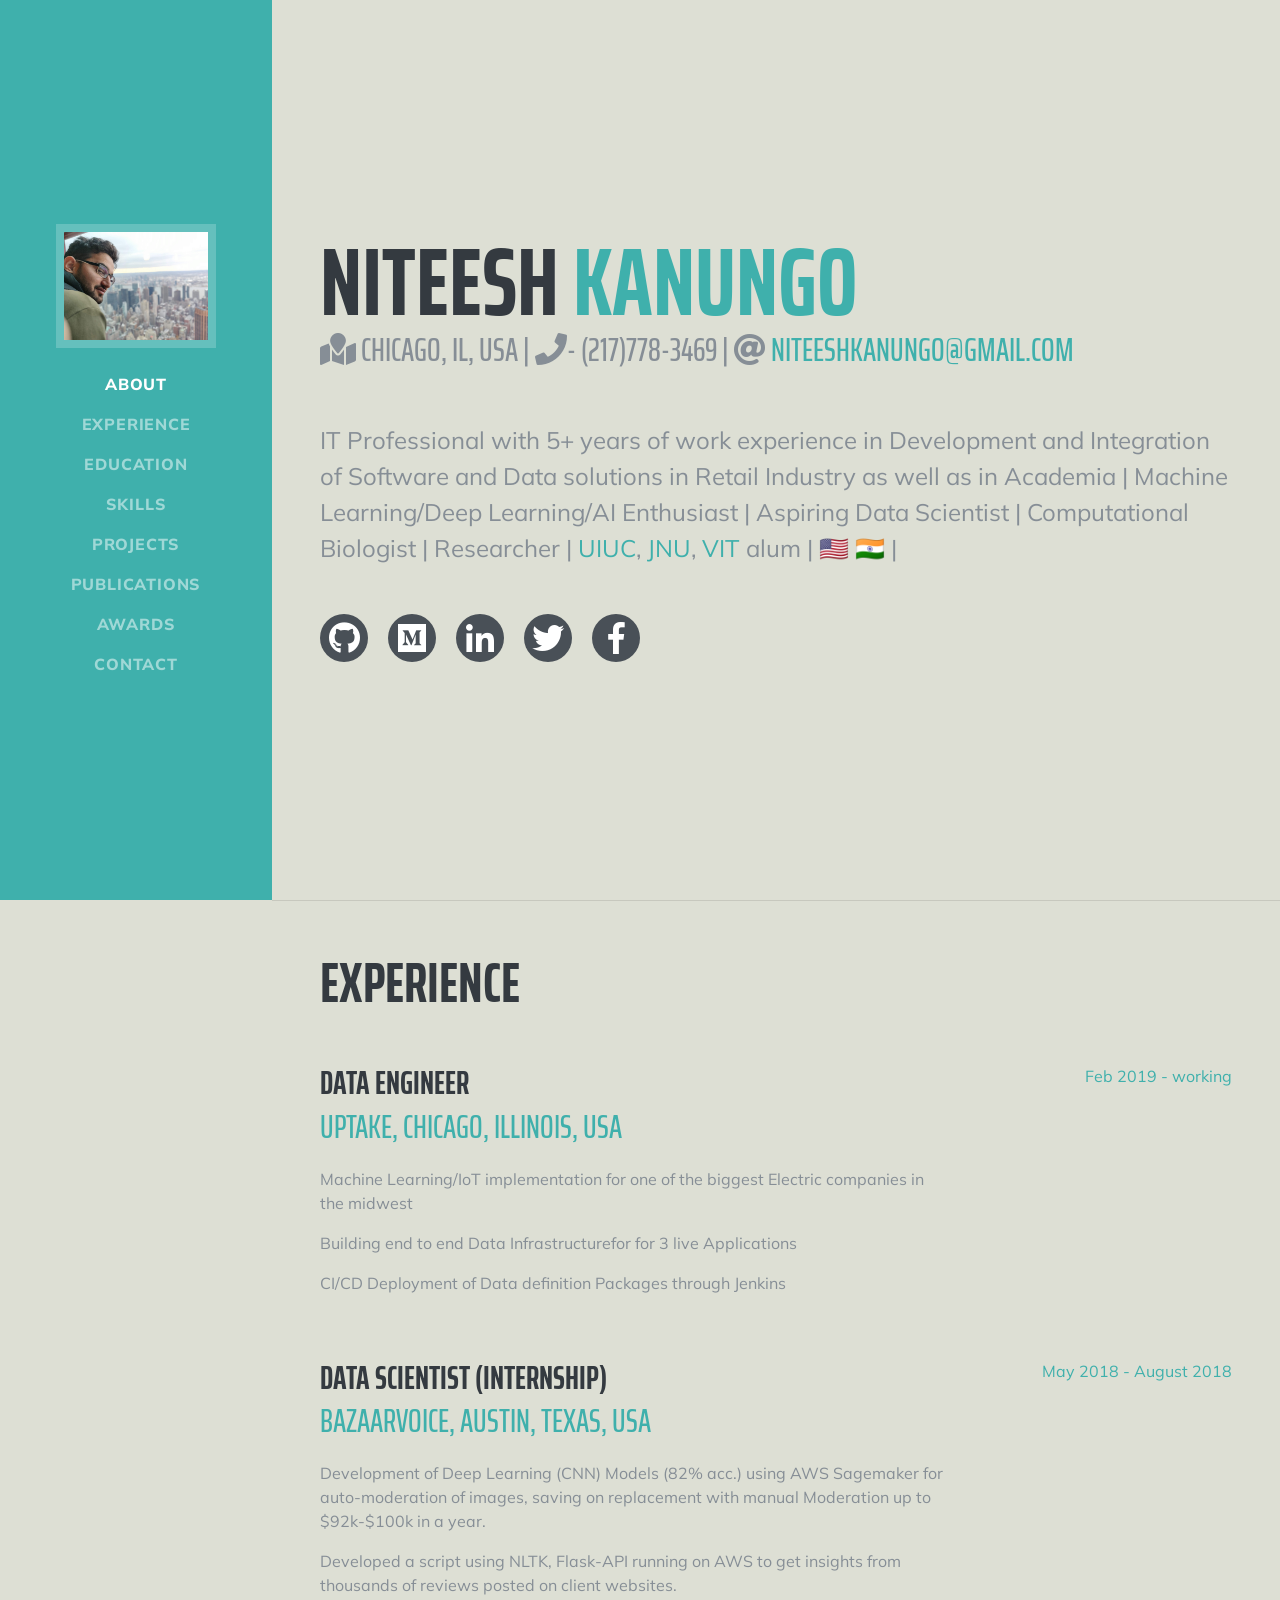
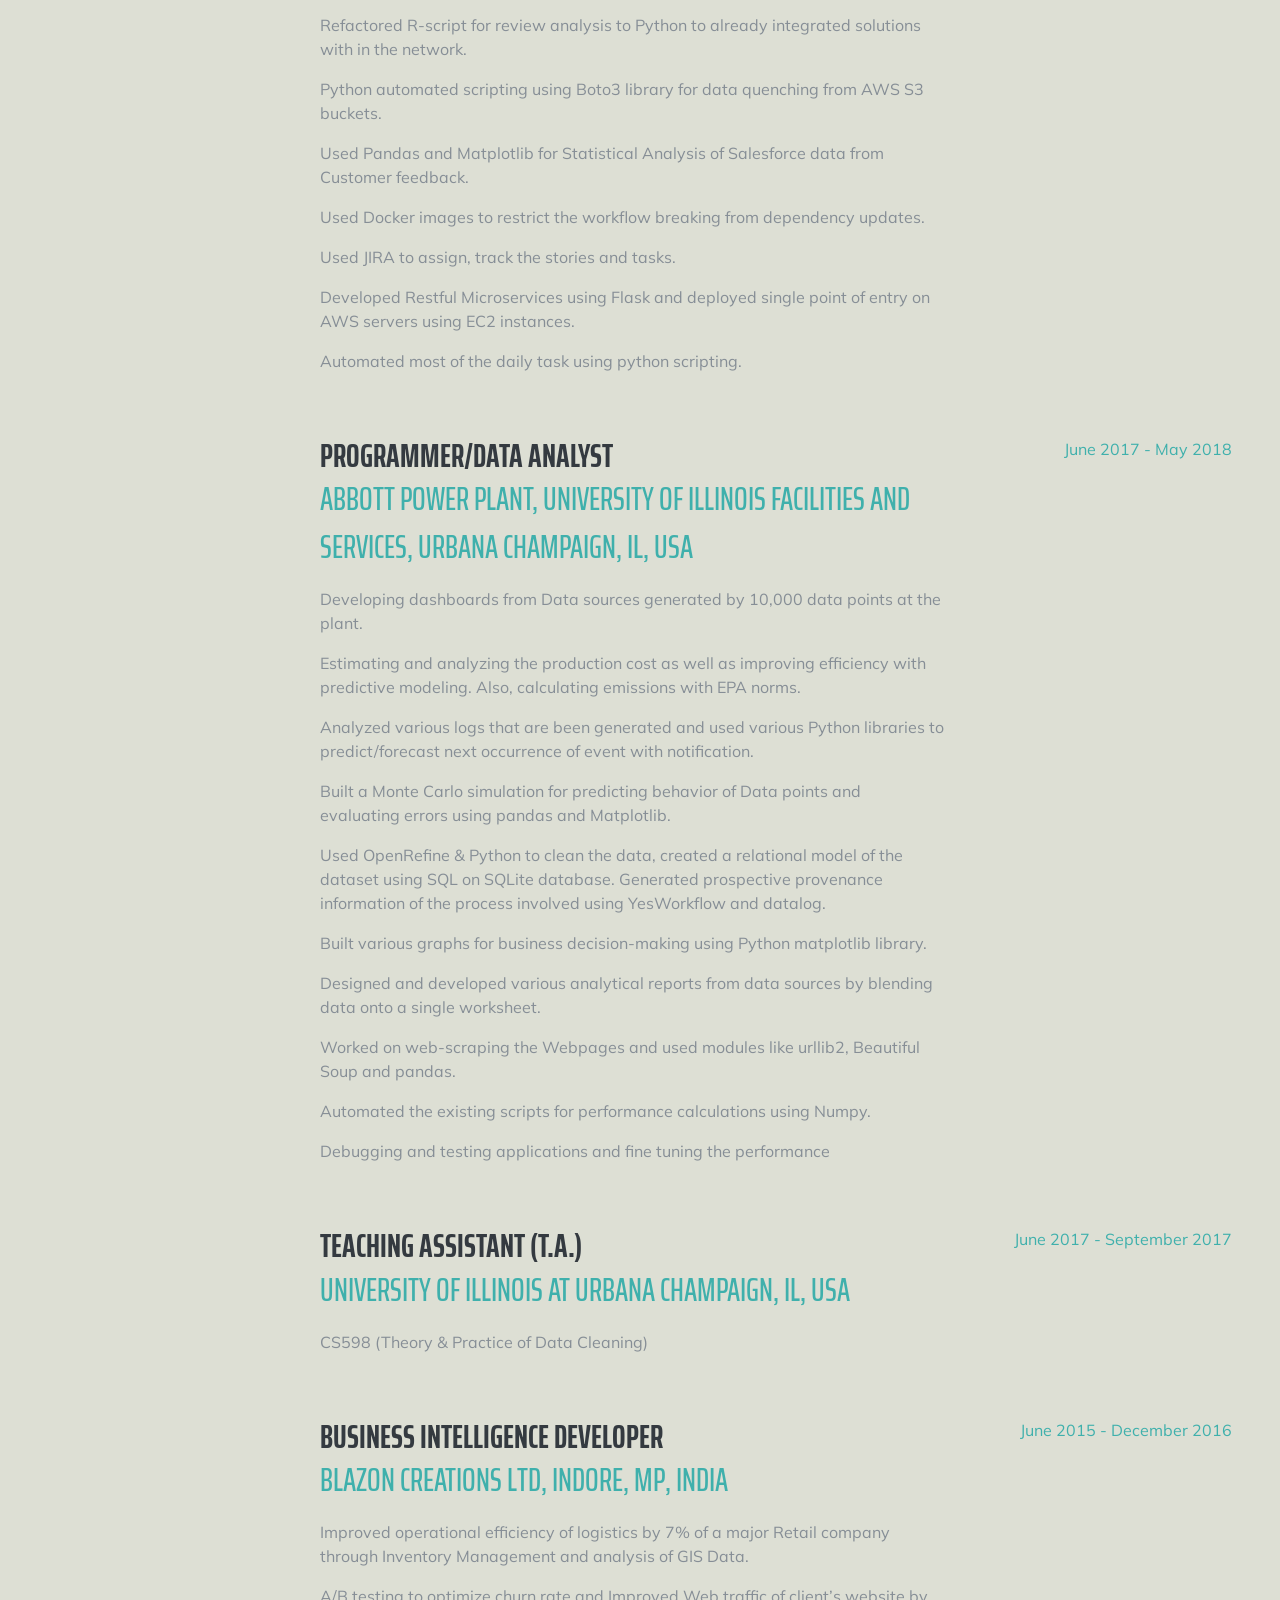
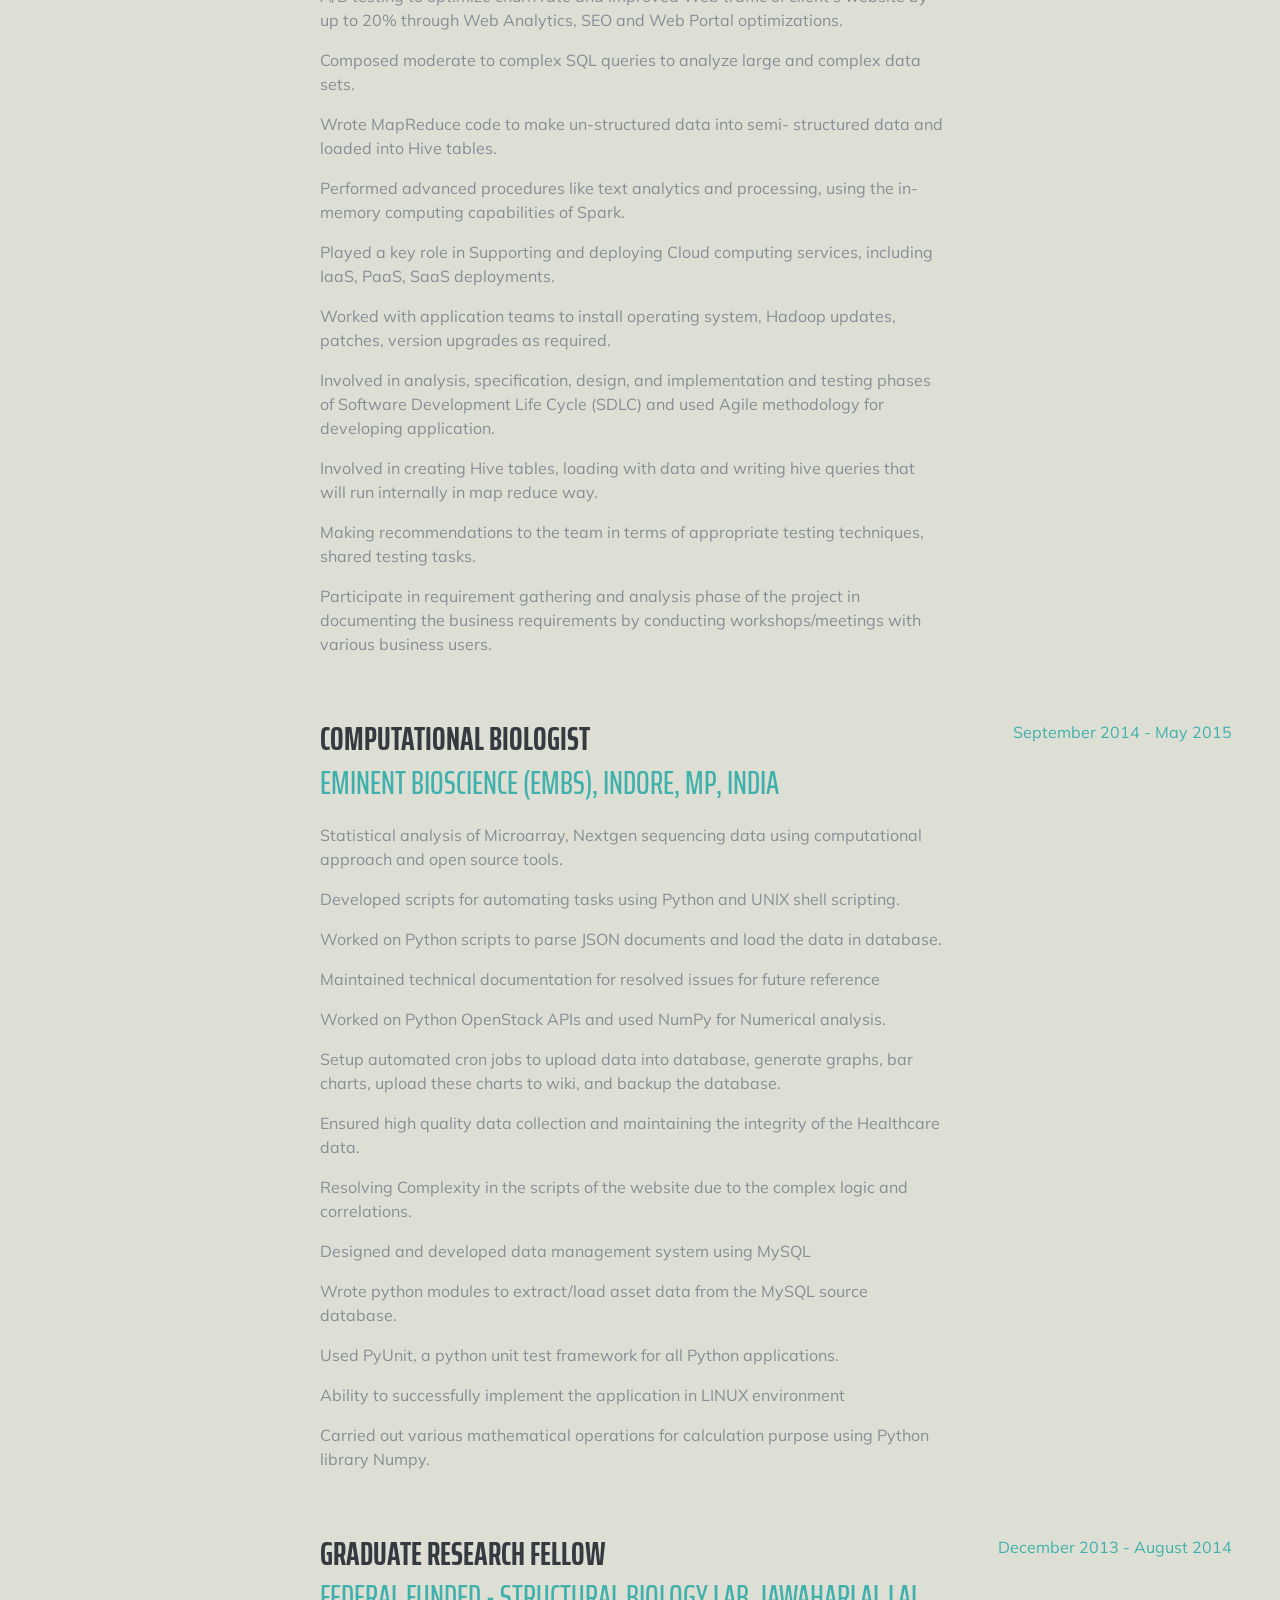
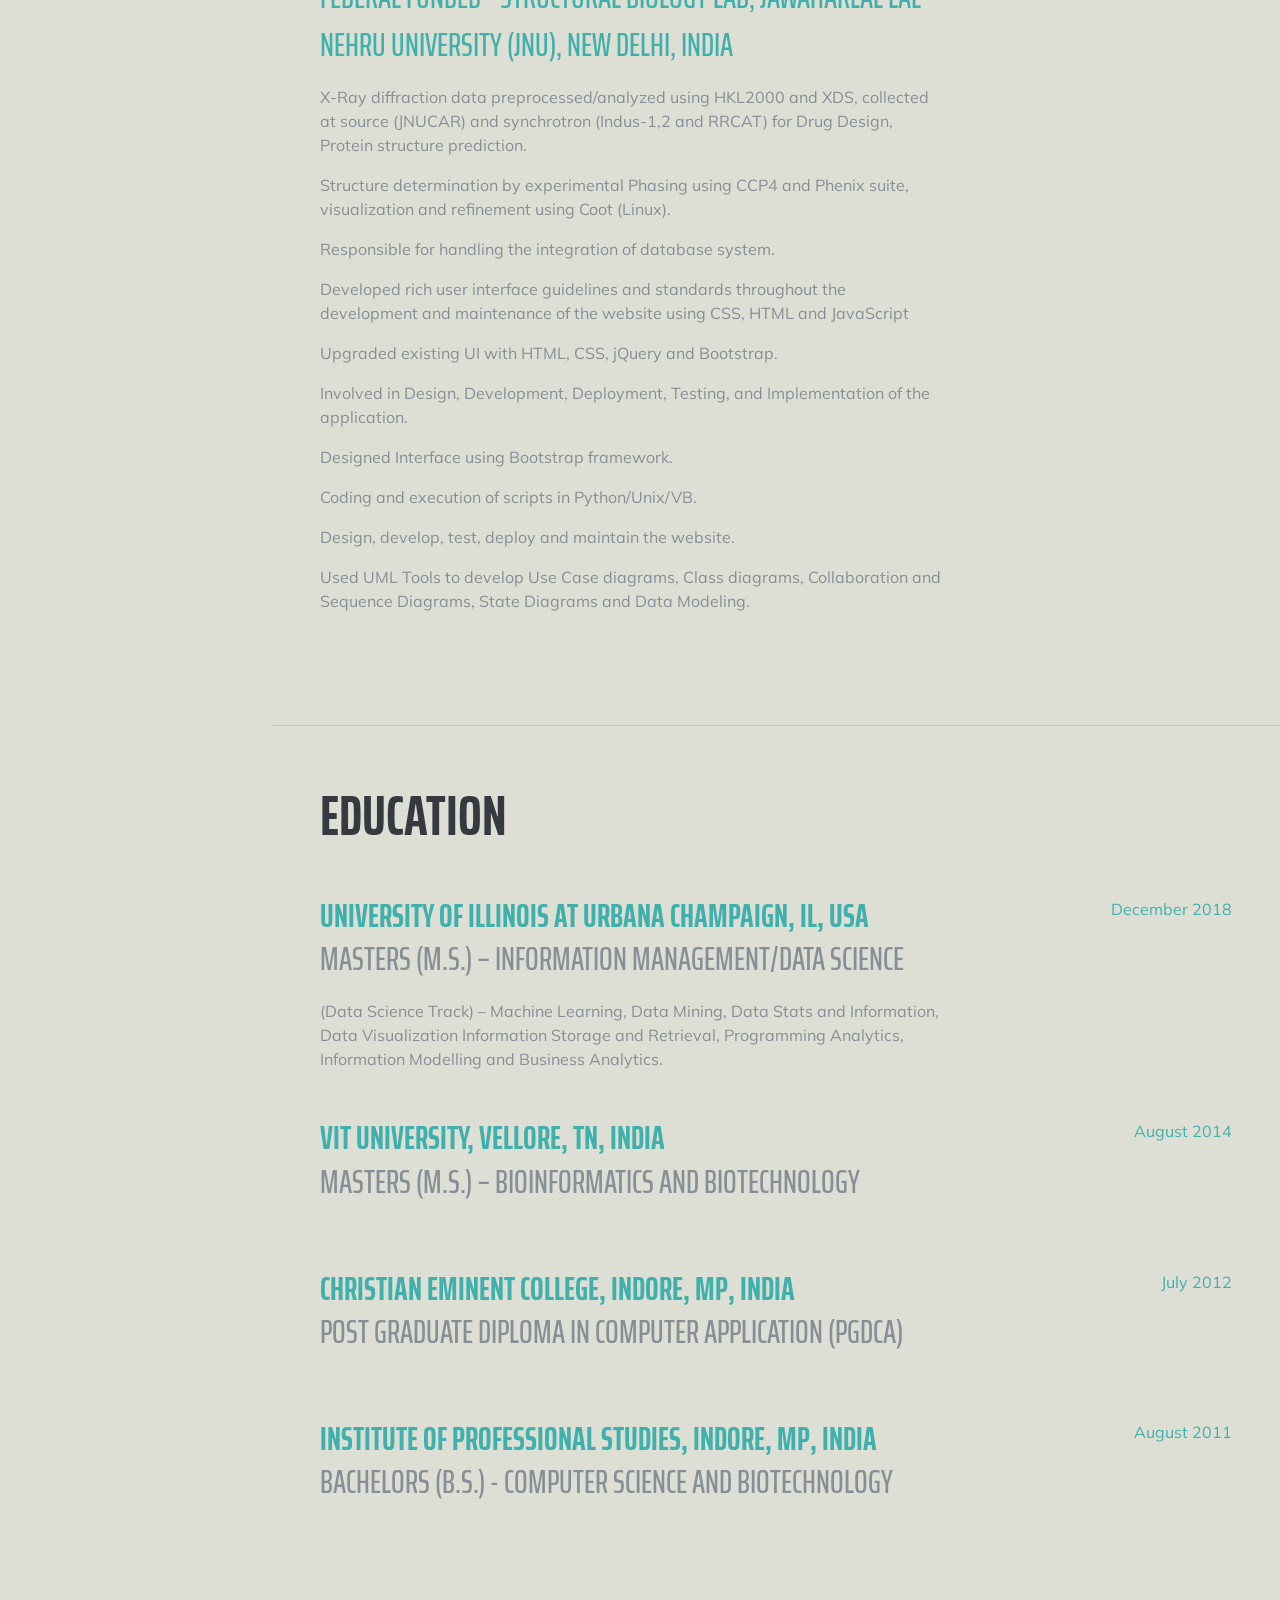
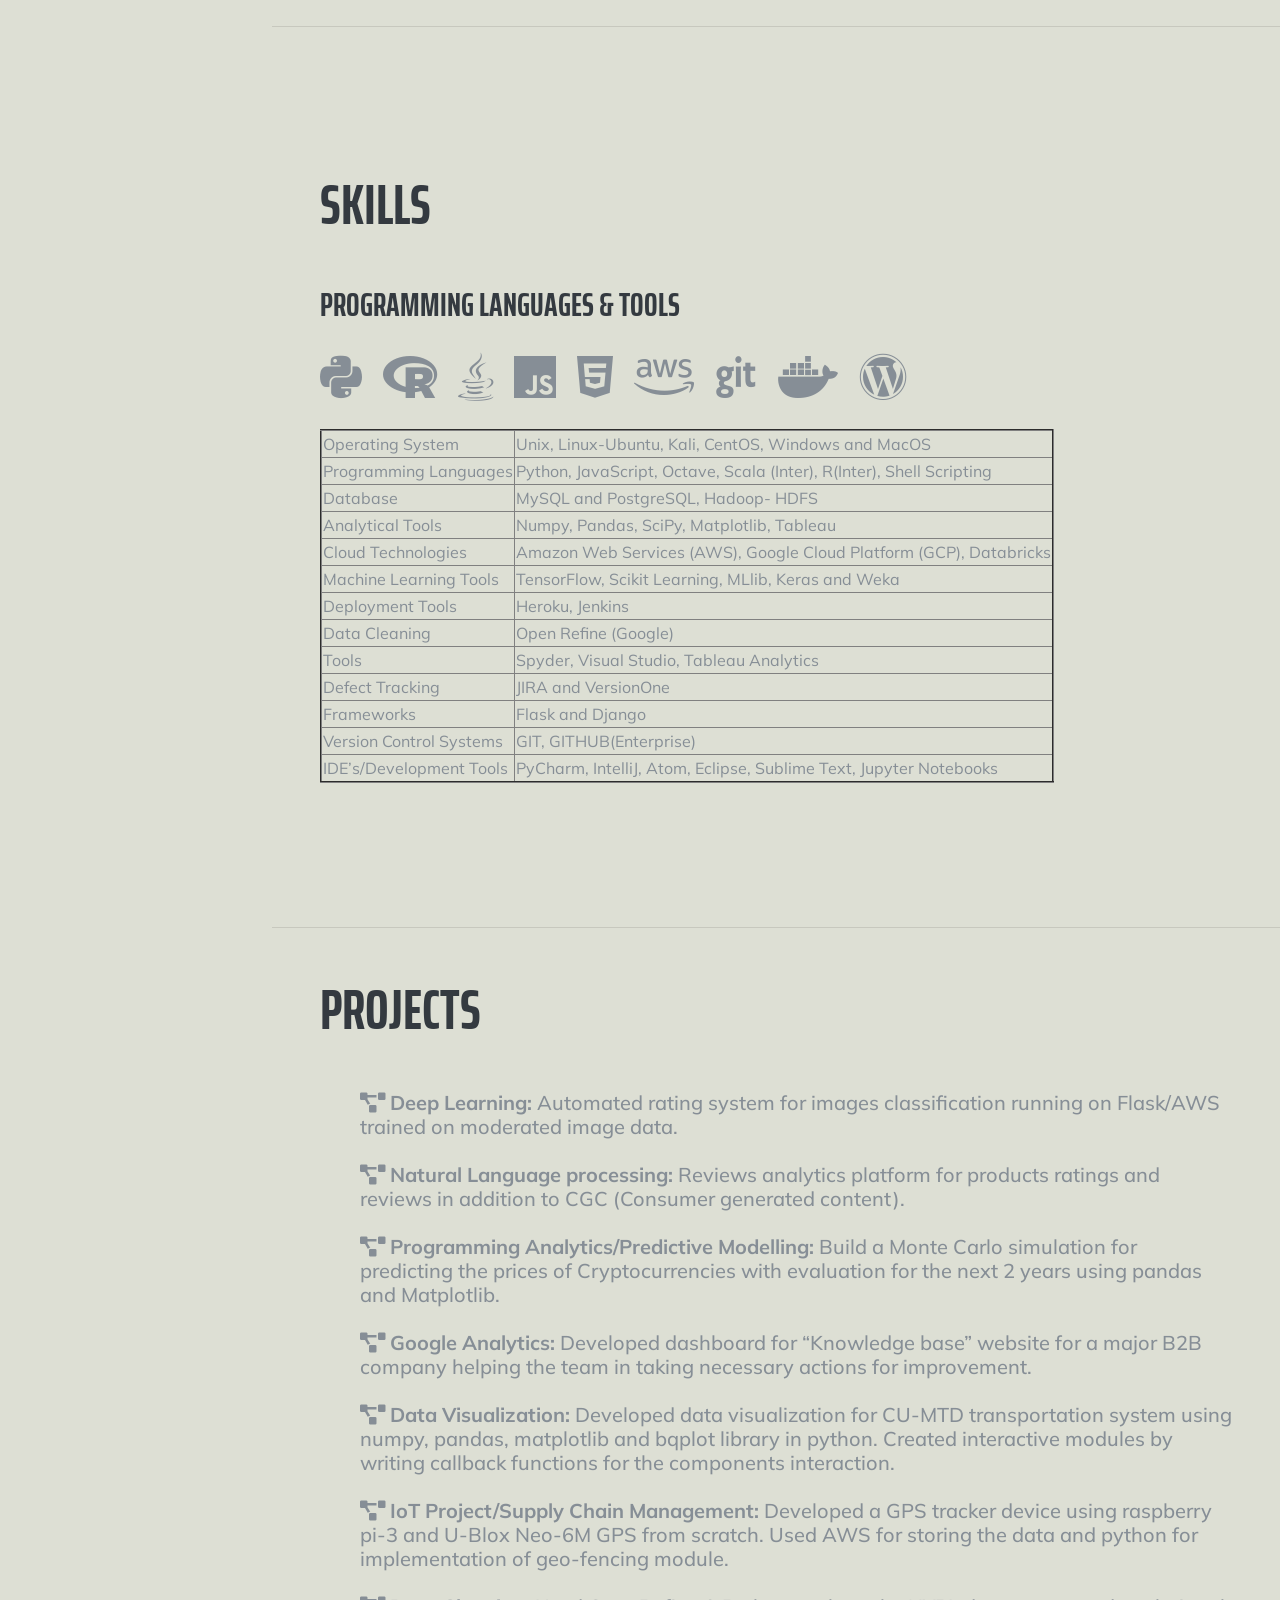
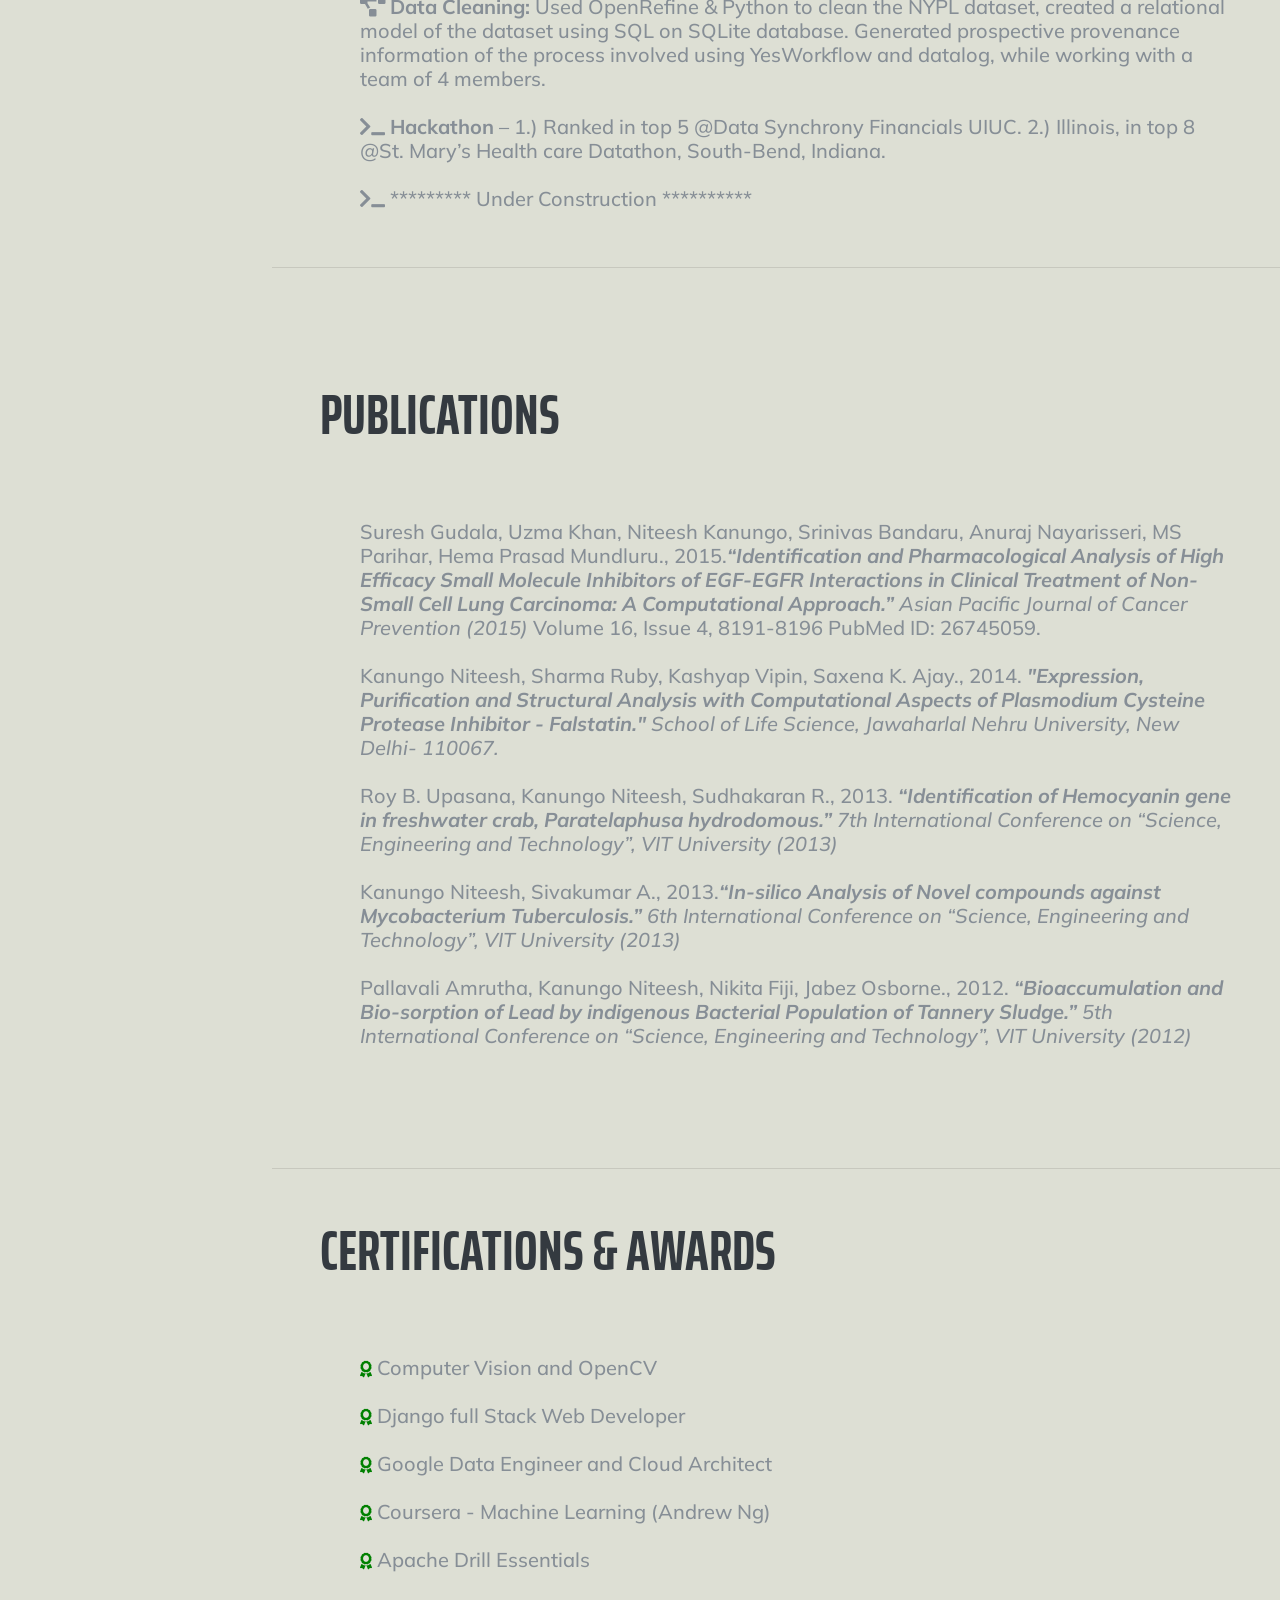
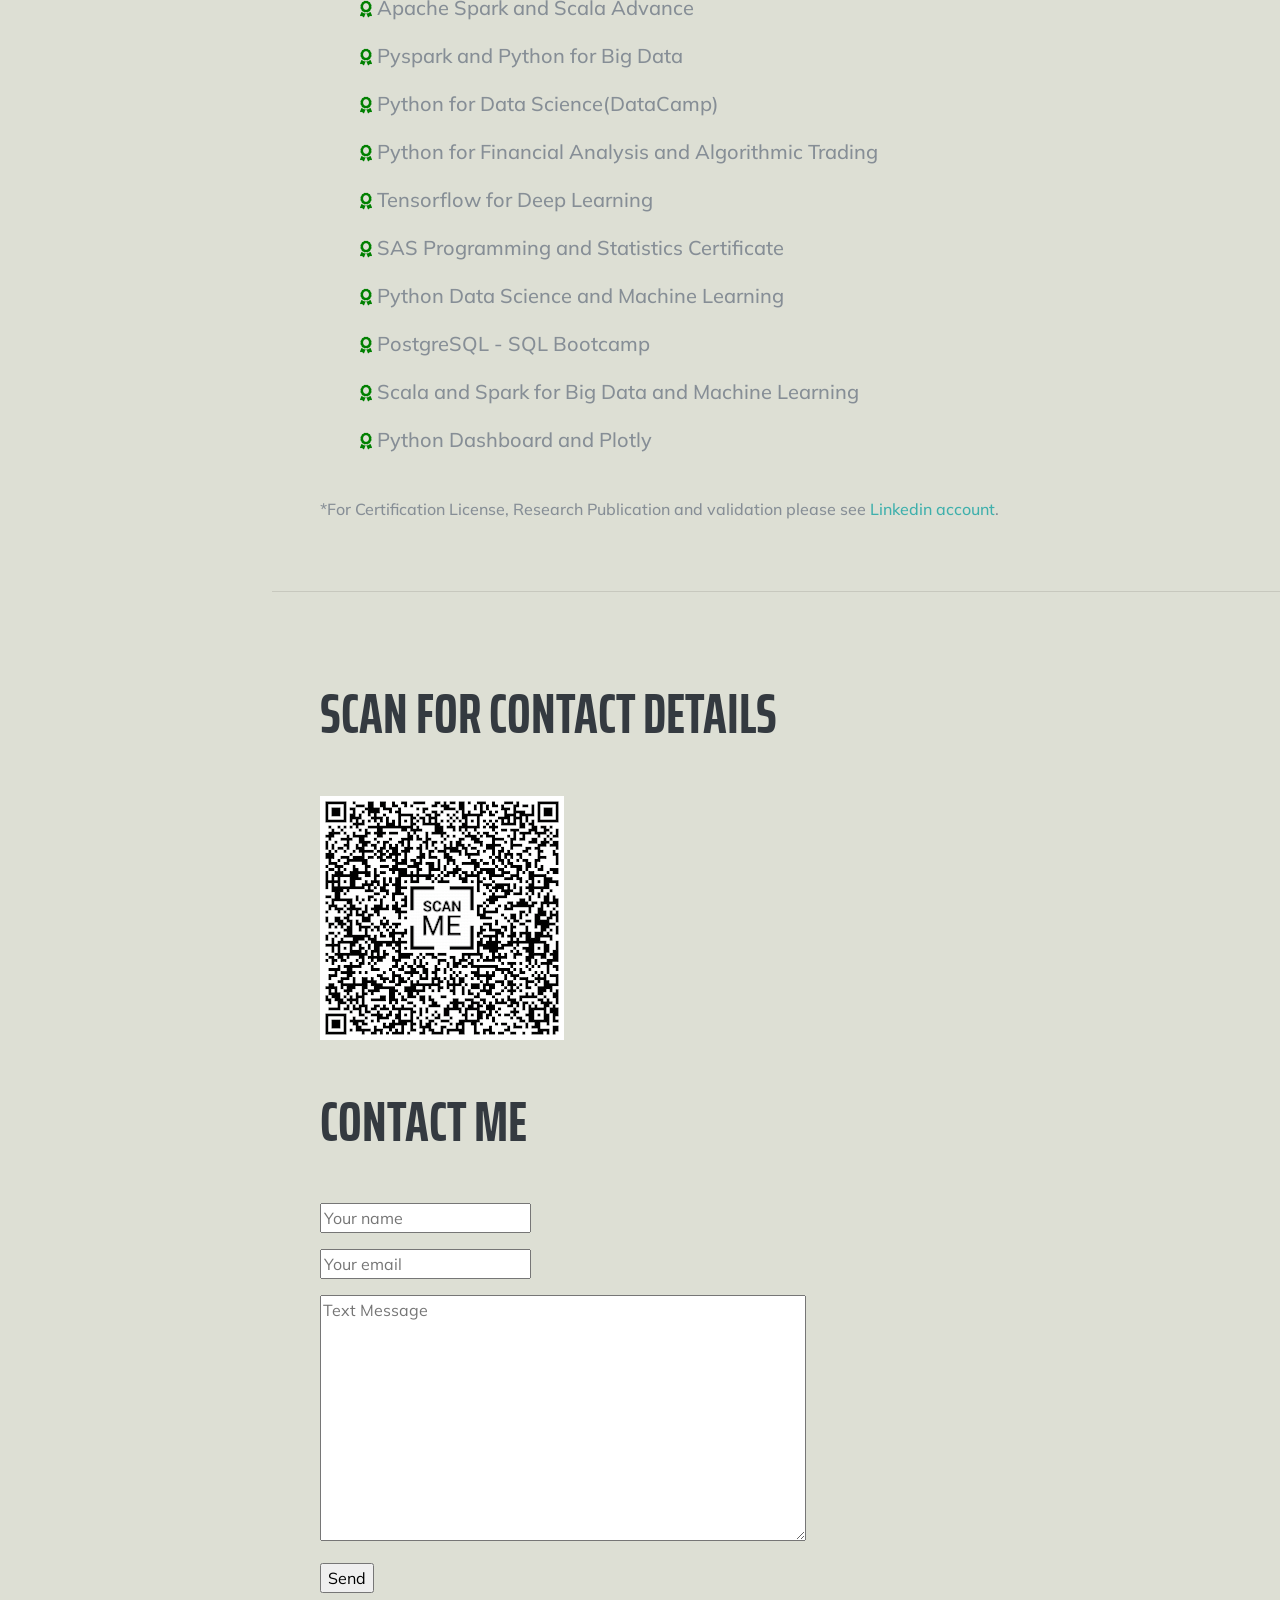
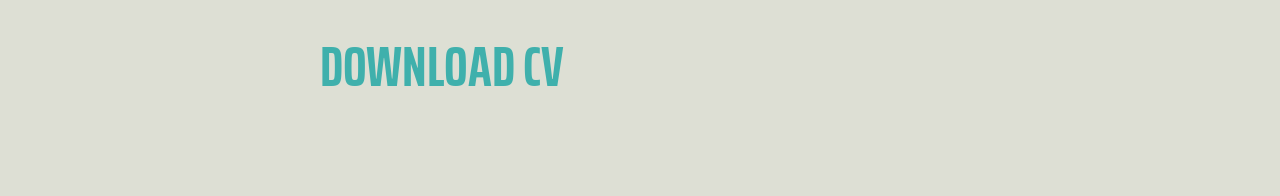
==== commit c689ca9e: "added data engineer" ====
--- a/index.html
+++ b/index.html
@@ -88,11 +88,11 @@
             <span class="text-primary"> Kanungo </span>
           </h1>
         <div class="subheading mb-5">
-          <i class="fas fa-map-marked"></i></i> Urbana-Champaign, IL, USA | <i class="fas fa-phone"></i>- (217)778-3469 |
+          <i class="fas fa-map-marked"></i></i> Chicago, IL, USA | <i class="fas fa-phone"></i>- (217)778-3469 |
           <i class="fas fa-at"></i> <a href="mailto:niteeshkanungo@gmail.com">niteeshkanungo@gmail.com</a>
         </div>
         <p class="lead mb-5">
-          Actively Searching/Open for full time opportunities(2019)| IT Professional with 5+ years of work experience in Development and Integration of Software and Data solutions in Retail Industry as well as in Academia | Machine Learning/Deep Learning/AI Enthusiast | Aspiring Data Scientist | Computational Biologist | Researcher |
+          IT Professional with 5+ years of work experience in Development and Integration of Software and Data solutions in Retail Industry as well as in Academia | Machine Learning/Deep Learning/AI Enthusiast | Aspiring Data Scientist | Computational Biologist | Researcher |
           <a href="https://illinois.edu.com">UIUC</a>, <a href="https://www.jnu.ac.in">JNU</a>, <a href="http://www.vit.ac.in">VIT</a> alum | 🇺🇸 🇮🇳 |
         </p>
 
@@ -125,6 +125,20 @@
     <section class="resume-section p-3 p-lg-5 d-flex flex-column" id="experience">
       <div class="my-auto">
         <h2 class="mb-5">Experience</h2>
+
+        <div class="resume-item d-flex flex-column flex-md-row mb-5">
+          <div class="resume-content mr-auto">
+            <h3 class="mb-0">Data Engineer </h3>
+            <div class="subheading mb-3"><a href="https://www.uptake.com">Uptake, Chicago, Illinois, USA</a></div>
+            <p>Machine Learning/IoT implementation for one of the biggest Electric companies in the midwest</p>
+            <p>Building end to end Data Infrastructurefor for 3 live Applications</p>
+            <p>CI/CD Deployment of Data definition Packages through Jenkins</p>
+            </p>
+          </div>
+          <div class="resume-date text-md-right">
+            <span class="text-primary">Feb 2019 - working</span>
+          </div>
+        </div>
 
         <div class="resume-item d-flex flex-column flex-md-row mb-5">
           <div class="resume-content mr-auto">
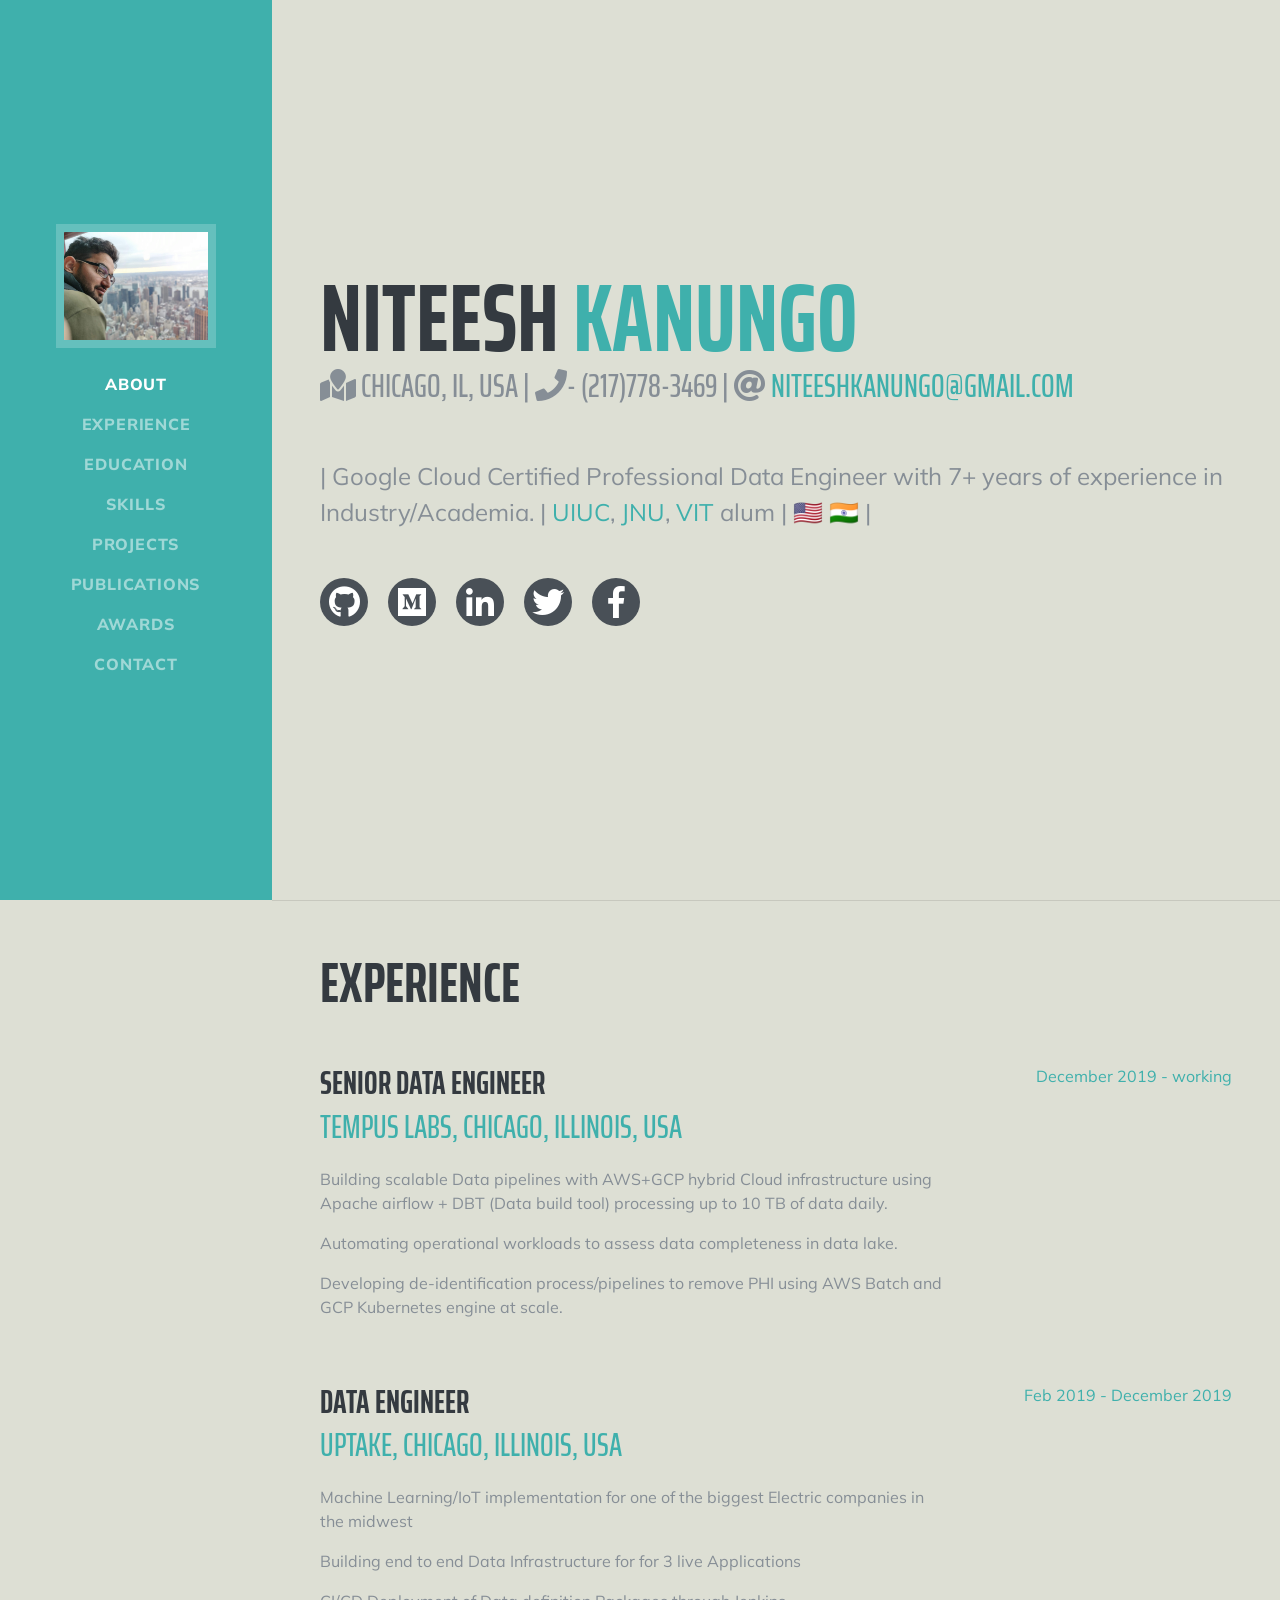
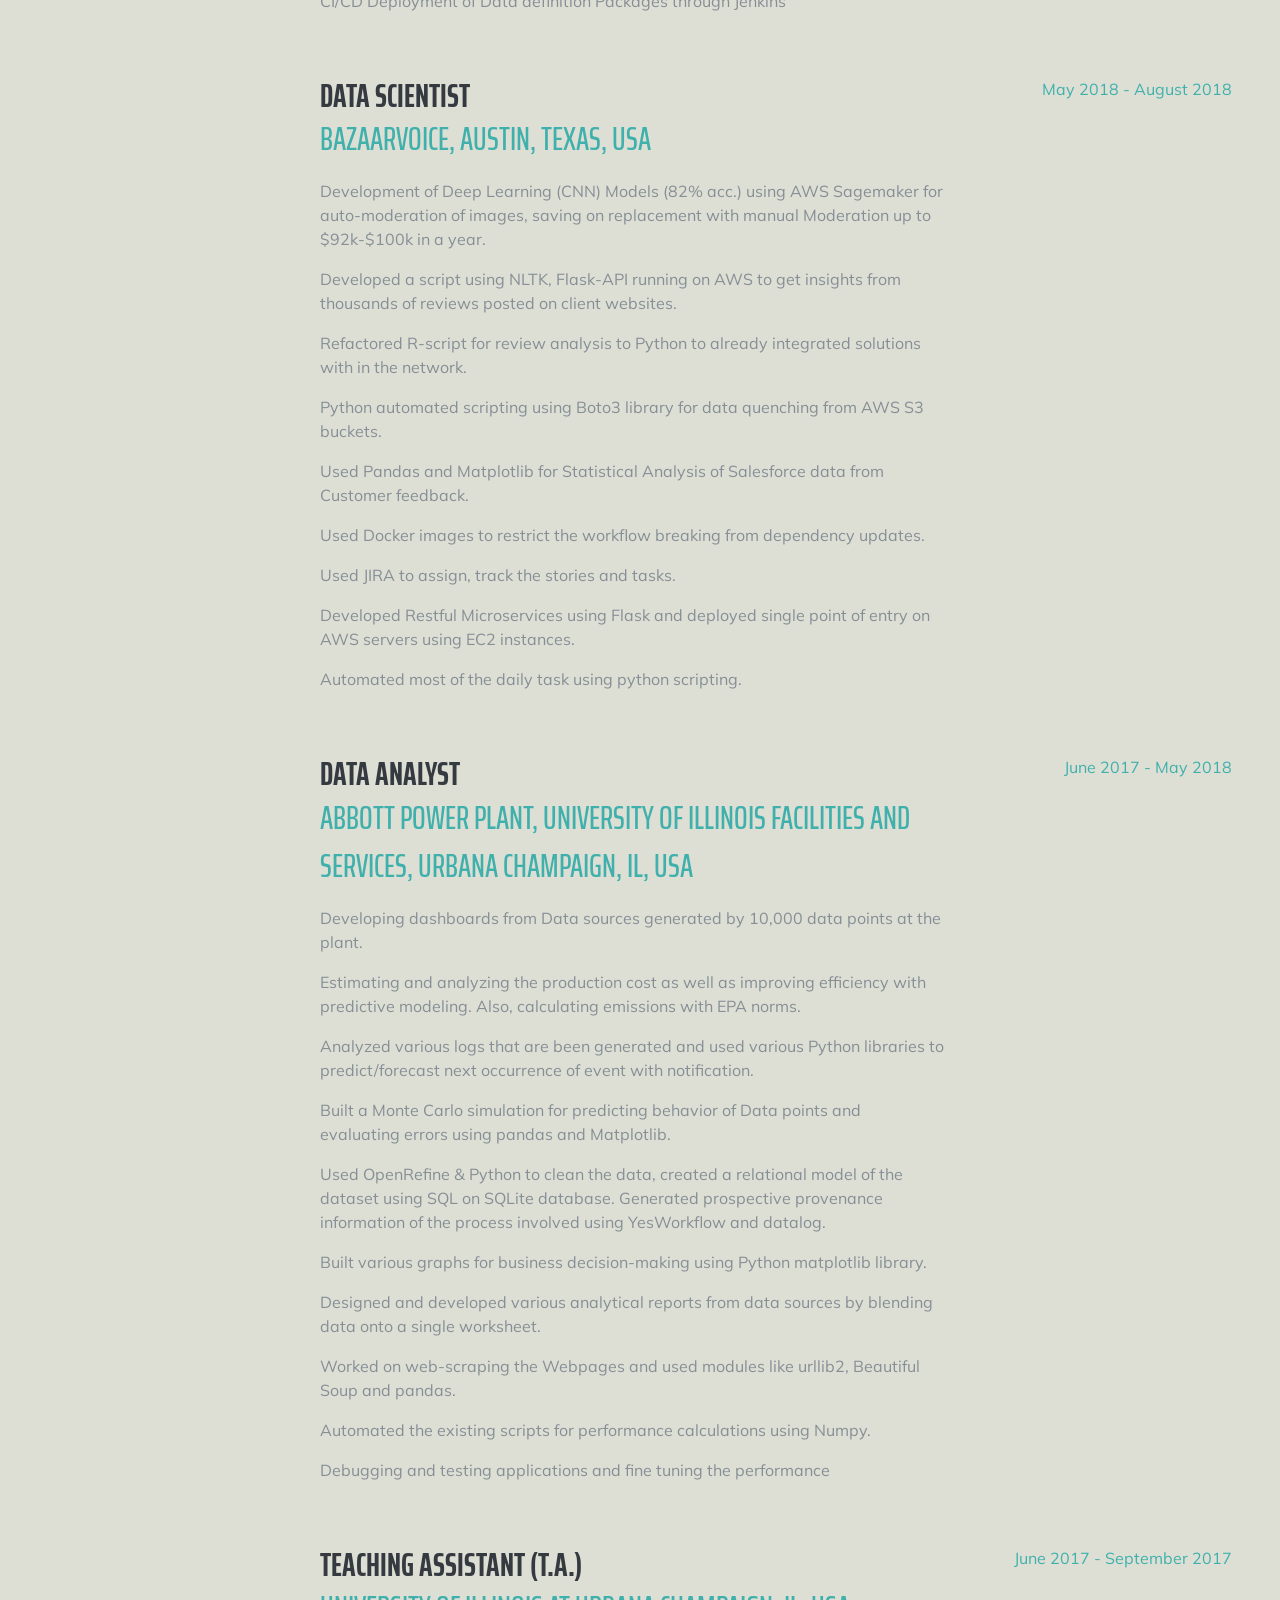
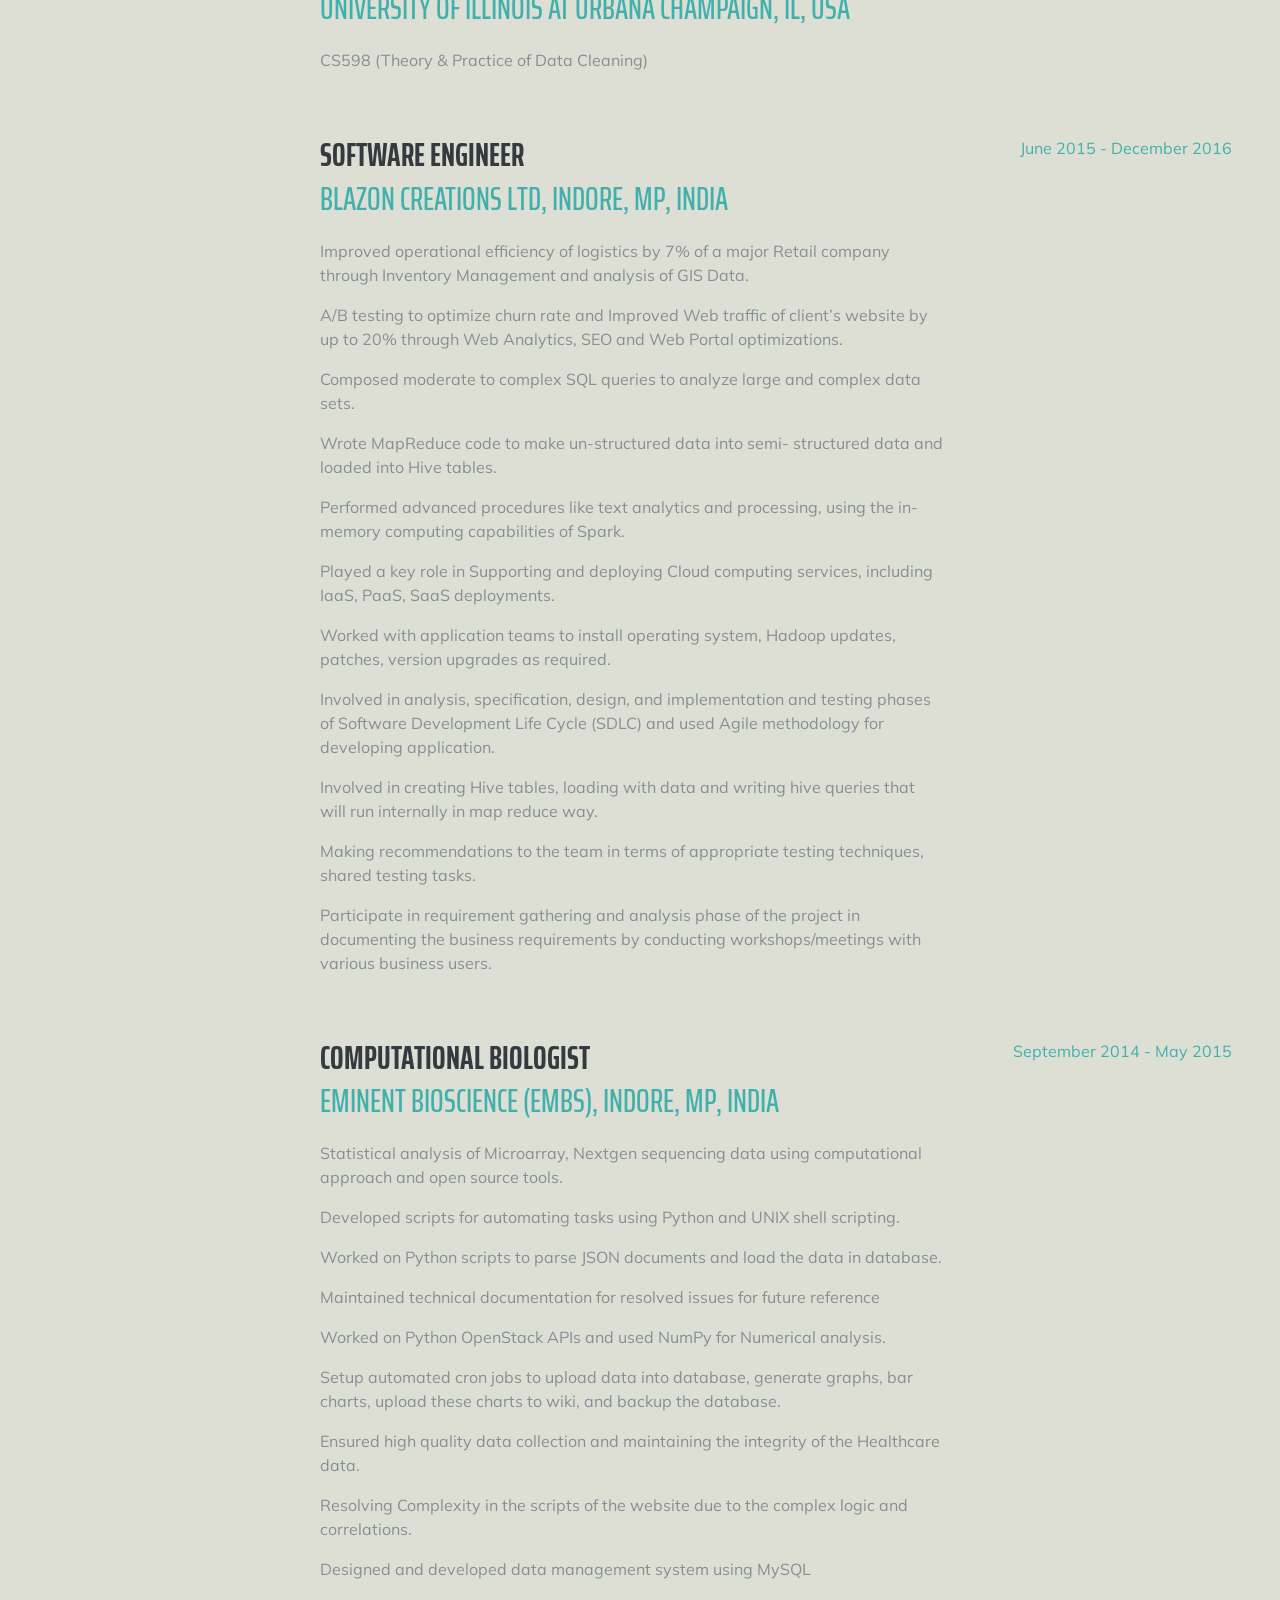
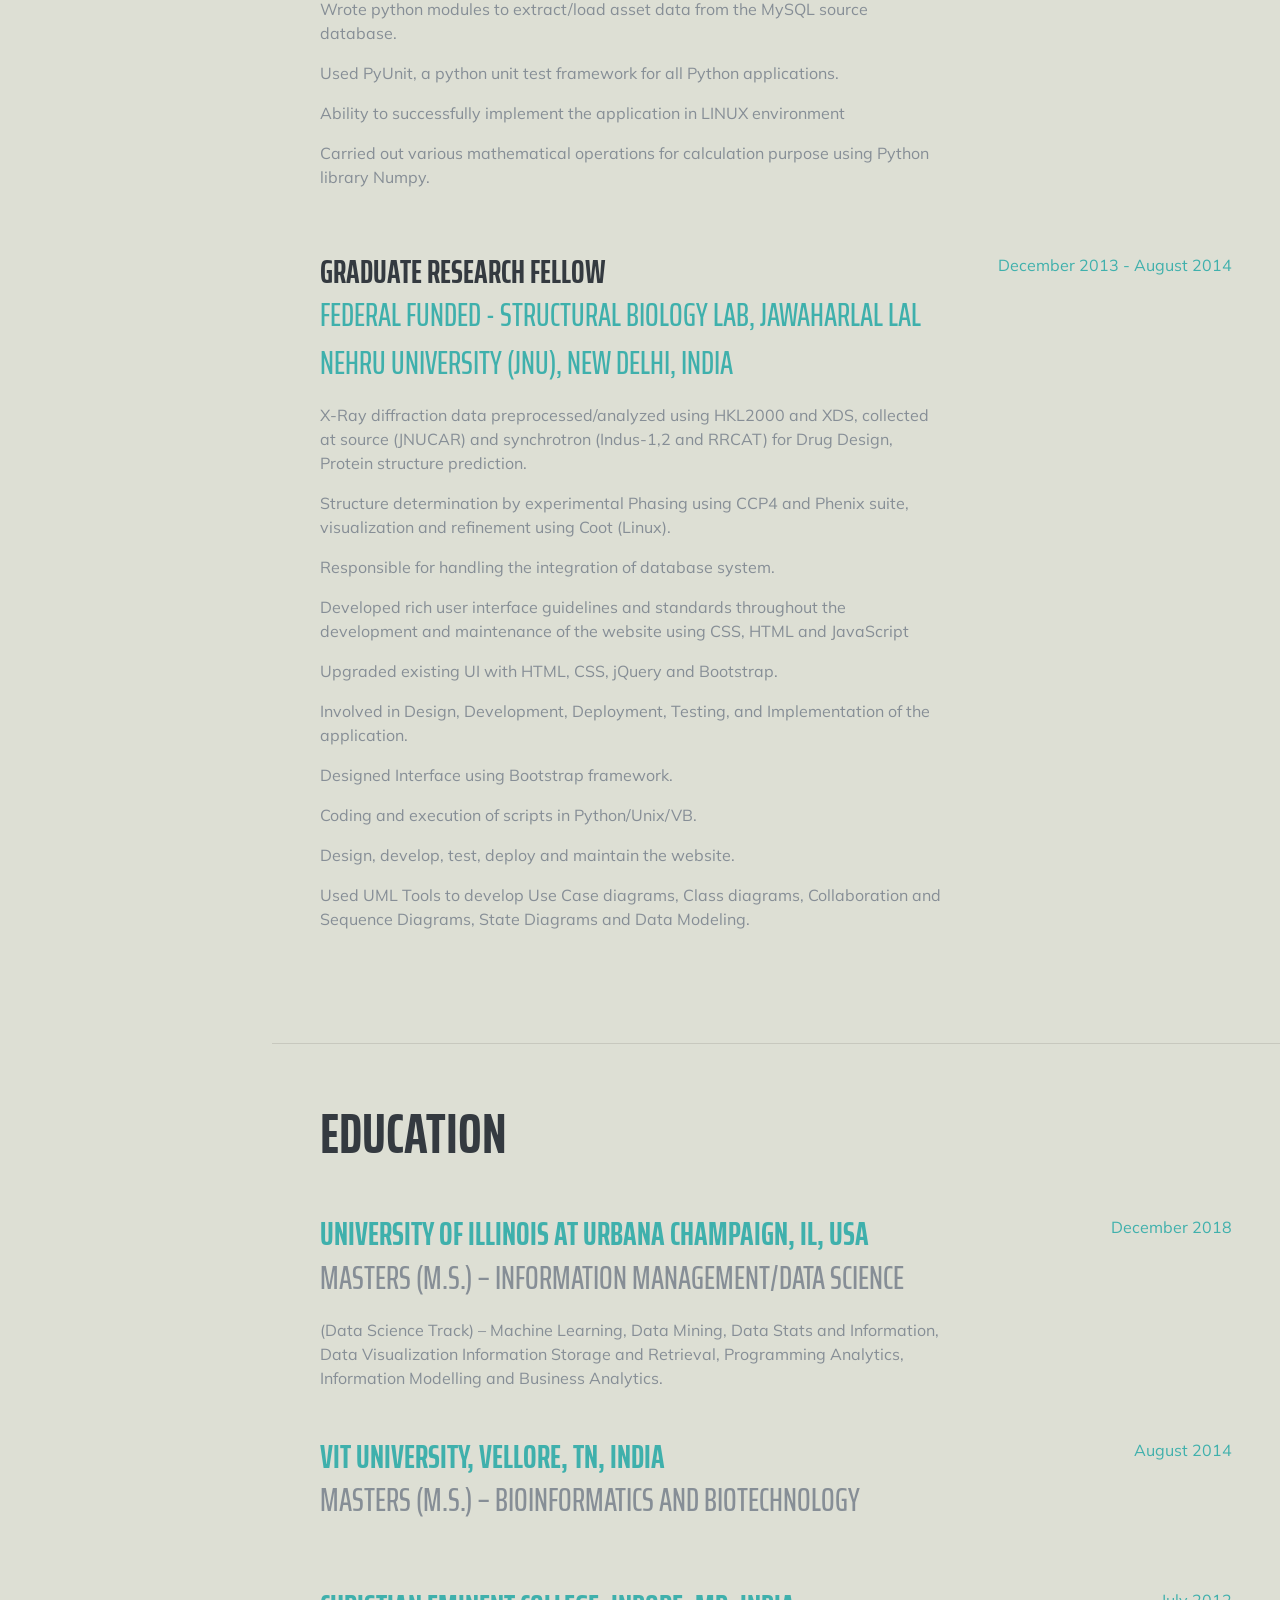
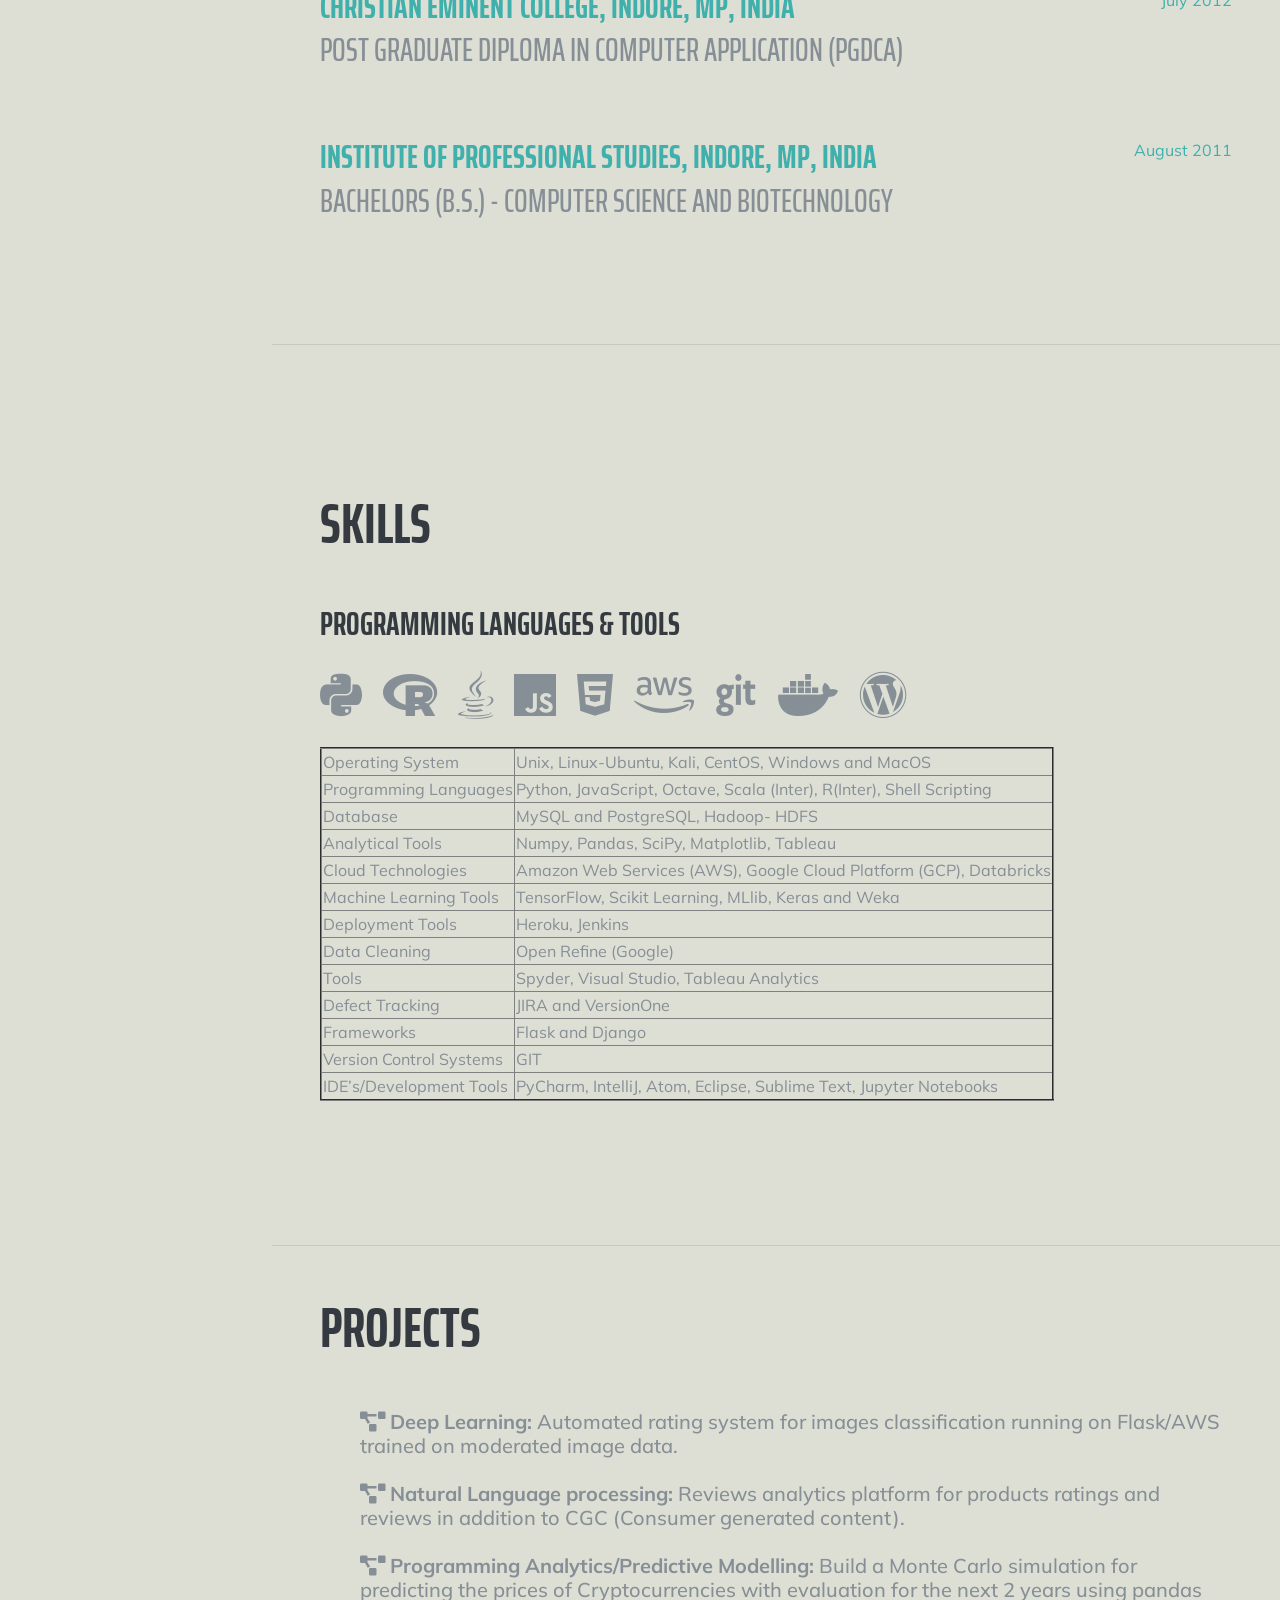
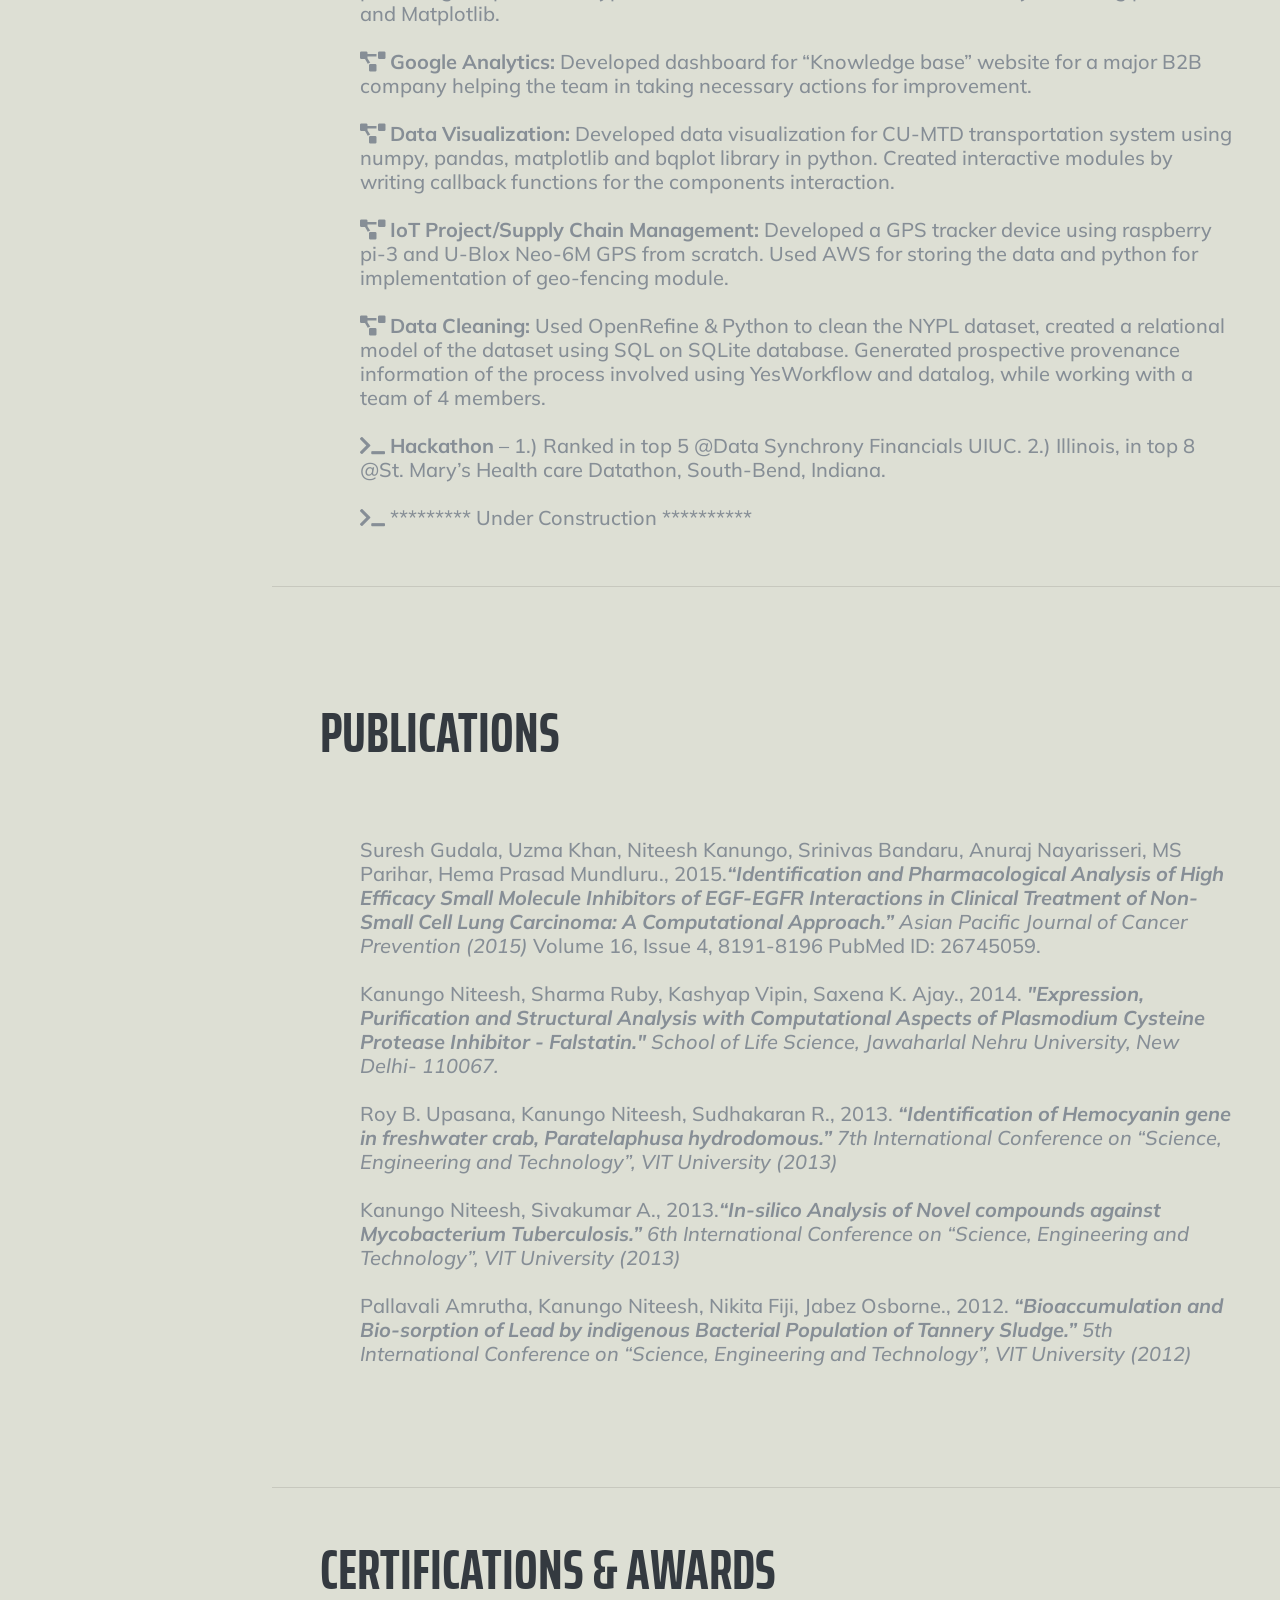
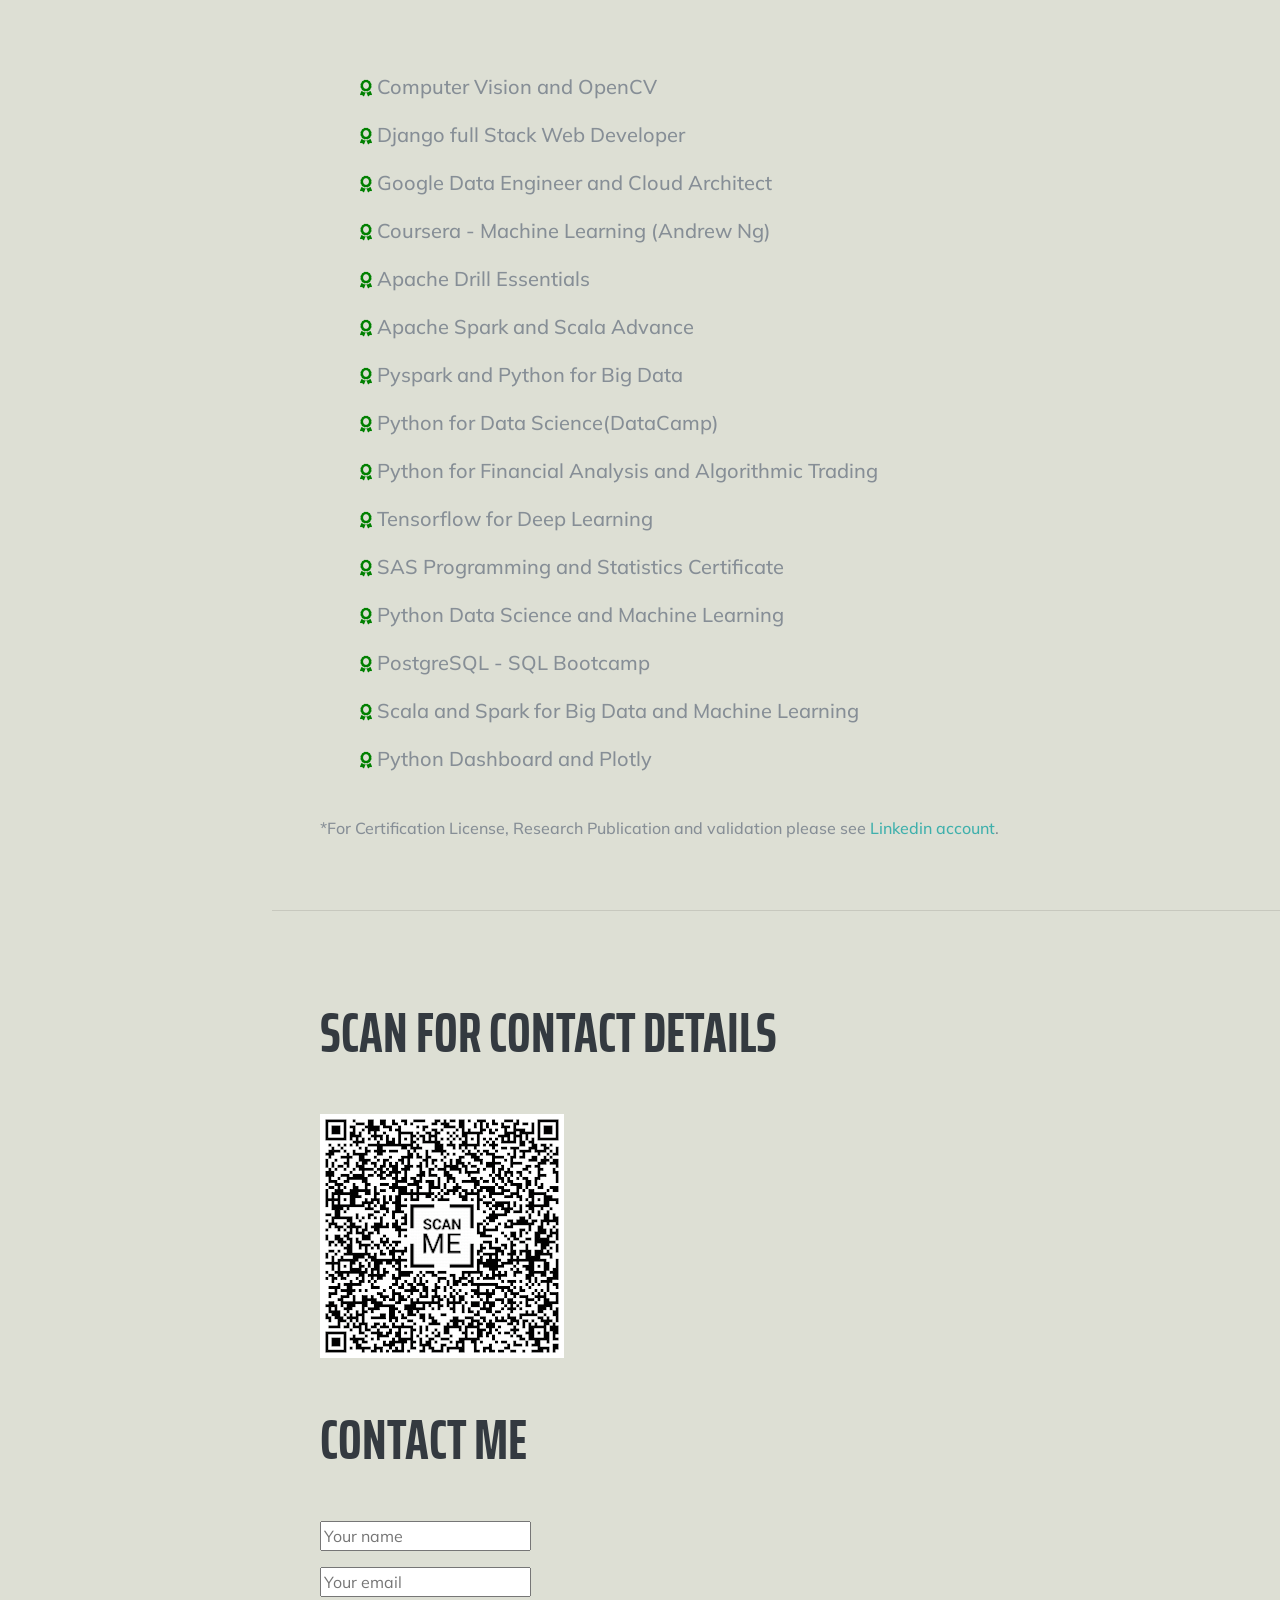
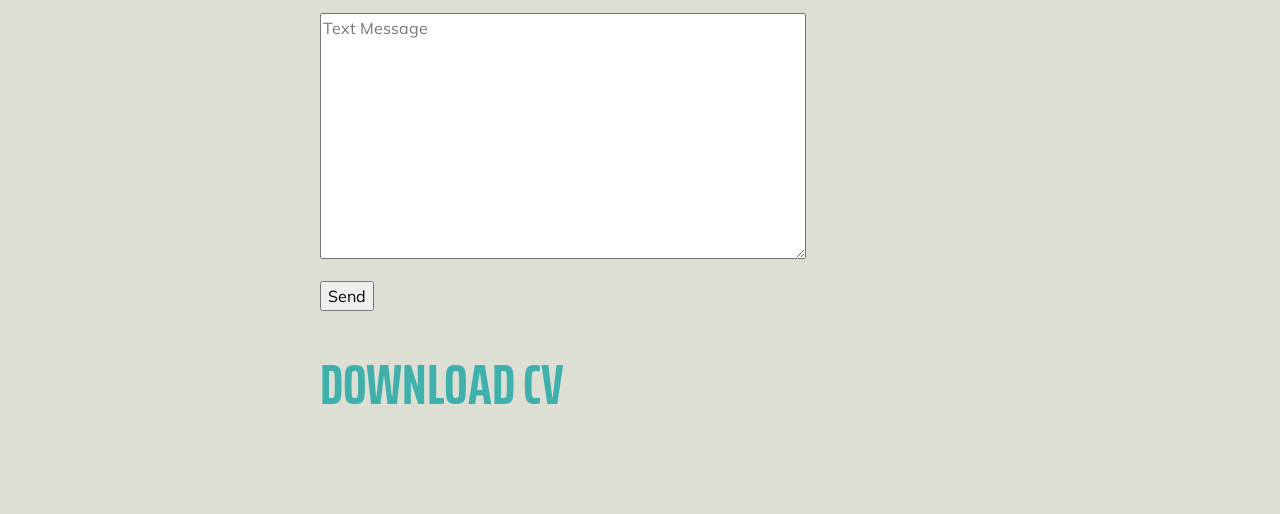
==== commit 18ed1339: "year end changes" ====
--- a/index.html
+++ b/index.html
@@ -92,7 +92,7 @@
           <i class="fas fa-at"></i> <a href="mailto:niteeshkanungo@gmail.com">niteeshkanungo@gmail.com</a>
         </div>
         <p class="lead mb-5">
-          IT Professional with 5+ years of work experience in Development and Integration of Software and Data solutions in Retail Industry as well as in Academia | Machine Learning/Deep Learning/AI Enthusiast | Aspiring Data Scientist | Computational Biologist | Researcher |
+          | Google Cloud Certified Professional Data Engineer with 7+ years of experience in Industry/Academia. |
           <a href="https://illinois.edu.com">UIUC</a>, <a href="https://www.jnu.ac.in">JNU</a>, <a href="http://www.vit.ac.in">VIT</a> alum | 🇺🇸 🇮🇳 |
         </p>
 
@@ -128,21 +128,35 @@
 
         <div class="resume-item d-flex flex-column flex-md-row mb-5">
           <div class="resume-content mr-auto">
+            <h3 class="mb-0">Senior Data Engineer </h3>
+            <div class="subheading mb-3"><a href="https://www.uptake.com">Tempus Labs, Chicago, Illinois, USA</a></div>
+            <p>Building scalable Data pipelines with AWS+GCP hybrid Cloud infrastructure using Apache airflow + DBT (Data build tool) processing up to 10 TB of data daily.</p>
+            <p>Automating operational workloads to assess data completeness in data lake.</p>
+            <p>Developing de-identification process/pipelines to remove PHI using AWS Batch and GCP Kubernetes engine at scale.</p>
+            </p>
+          </div>
+          <div class="resume-date text-md-right">
+            <span class="text-primary">December 2019 - working </span>
+          </div>
+        </div>
+
+        <div class="resume-item d-flex flex-column flex-md-row mb-5">
+          <div class="resume-content mr-auto">
             <h3 class="mb-0">Data Engineer </h3>
             <div class="subheading mb-3"><a href="https://www.uptake.com">Uptake, Chicago, Illinois, USA</a></div>
             <p>Machine Learning/IoT implementation for one of the biggest Electric companies in the midwest</p>
-            <p>Building end to end Data Infrastructurefor for 3 live Applications</p>
+            <p>Building end to end Data Infrastructure for for 3 live Applications</p>
             <p>CI/CD Deployment of Data definition Packages through Jenkins</p>
             </p>
           </div>
           <div class="resume-date text-md-right">
-            <span class="text-primary">Feb 2019 - working</span>
-          </div>
-        </div>
-
-        <div class="resume-item d-flex flex-column flex-md-row mb-5">
-          <div class="resume-content mr-auto">
-            <h3 class="mb-0">Data Scientist (Internship)</h3>
+            <span class="text-primary">Feb 2019 - December 2019</span>
+          </div>
+        </div>
+
+        <div class="resume-item d-flex flex-column flex-md-row mb-5">
+          <div class="resume-content mr-auto">
+            <h3 class="mb-0">Data Scientist </h3>
             <div class="subheading mb-3"><a href="https://www.bazaarvoice.com">Bazaarvoice, Austin, Texas, USA</a></div>
 
             <p>Development of Deep Learning (CNN) Models (82% acc.) using AWS Sagemaker for auto-moderation of images, saving on replacement with manual Moderation up to $92k-$100k in a year.</p>
@@ -163,7 +177,7 @@
 
         <div class="resume-item d-flex flex-column flex-md-row mb-5">
           <div class="resume-content mr-auto">
-            <h3 class="mb-0">Programmer/Data Analyst</h3>
+            <h3 class="mb-0">Data Analyst</h3>
             <div class="subheading mb-3"> <a href="http://www.fs.illinois.edu"> Abbott Power Plant, University of Illinois Facilities and Services, Urbana Champaign, IL, USA</a></div>
             <p>Developing dashboards from Data sources generated by 10,000 data points at the plant. </p>
             <p>Estimating and analyzing the production cost as well as improving efficiency with predictive modeling. Also, calculating emissions with EPA norms.</p>
@@ -196,7 +210,7 @@
 
         <div class="resume-item d-flex flex-column flex-md-row mb-5">
           <div class="resume-content mr-auto">
-            <h3 class="mb-0">Business Intelligence Developer</h3>
+            <h3 class="mb-0">Software Engineer</h3>
             <div class="subheading mb-3"><a href="https://www.blazoncreations.com">Blazon Creations Ltd, Indore, MP, India</a></div>
             <p>Improved operational efficiency of logistics by 7% of a major Retail company through Inventory Management and analysis of GIS Data. </p>
             <p>A/B testing to optimize churn rate and Improved Web traffic of client’s website by up to 20% through Web Analytics, SEO and Web Portal optimizations.</p>
@@ -406,7 +420,7 @@
   </tr>
     <tr>
     <td>Version Control Systems</td>
-    <td>GIT, GITHUB(Enterprise)</td>
+    <td>GIT</td>
   </tr>
       <tr>
     <td>IDE’s/Development Tools</td>
